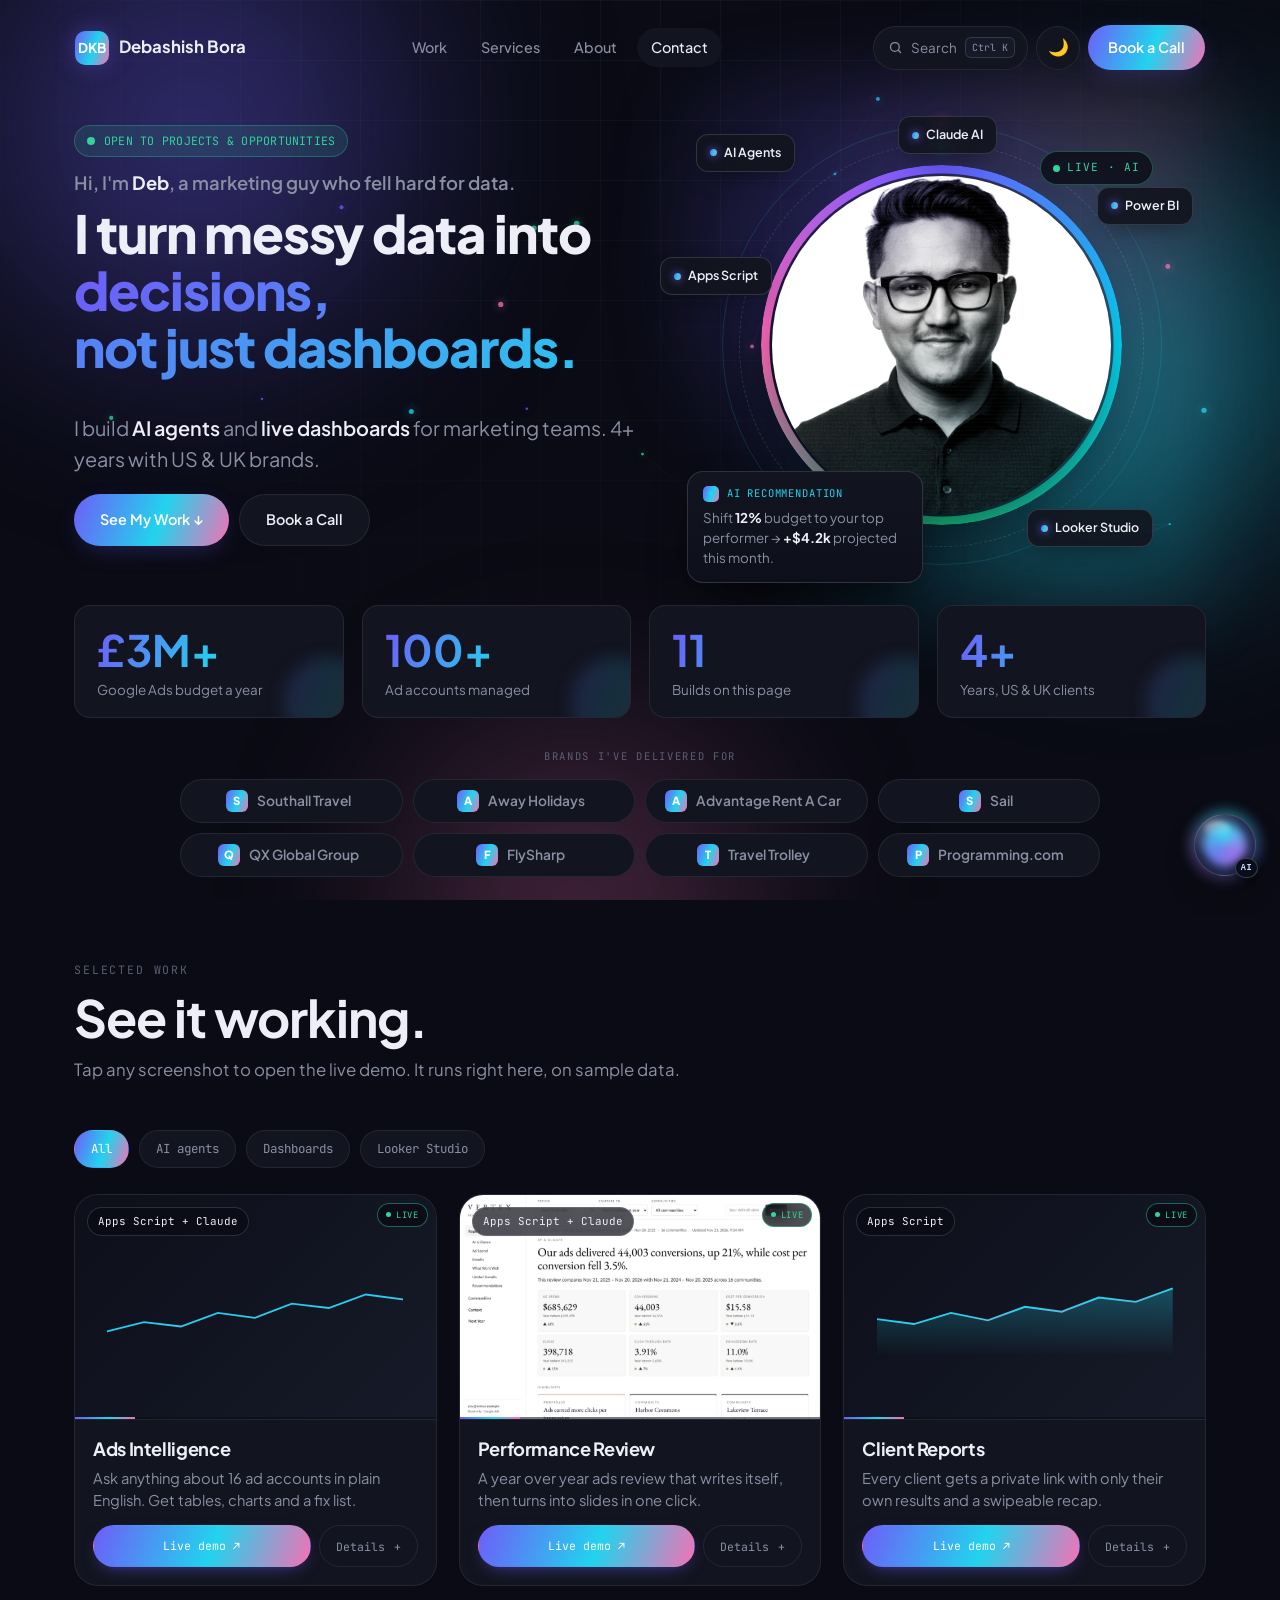
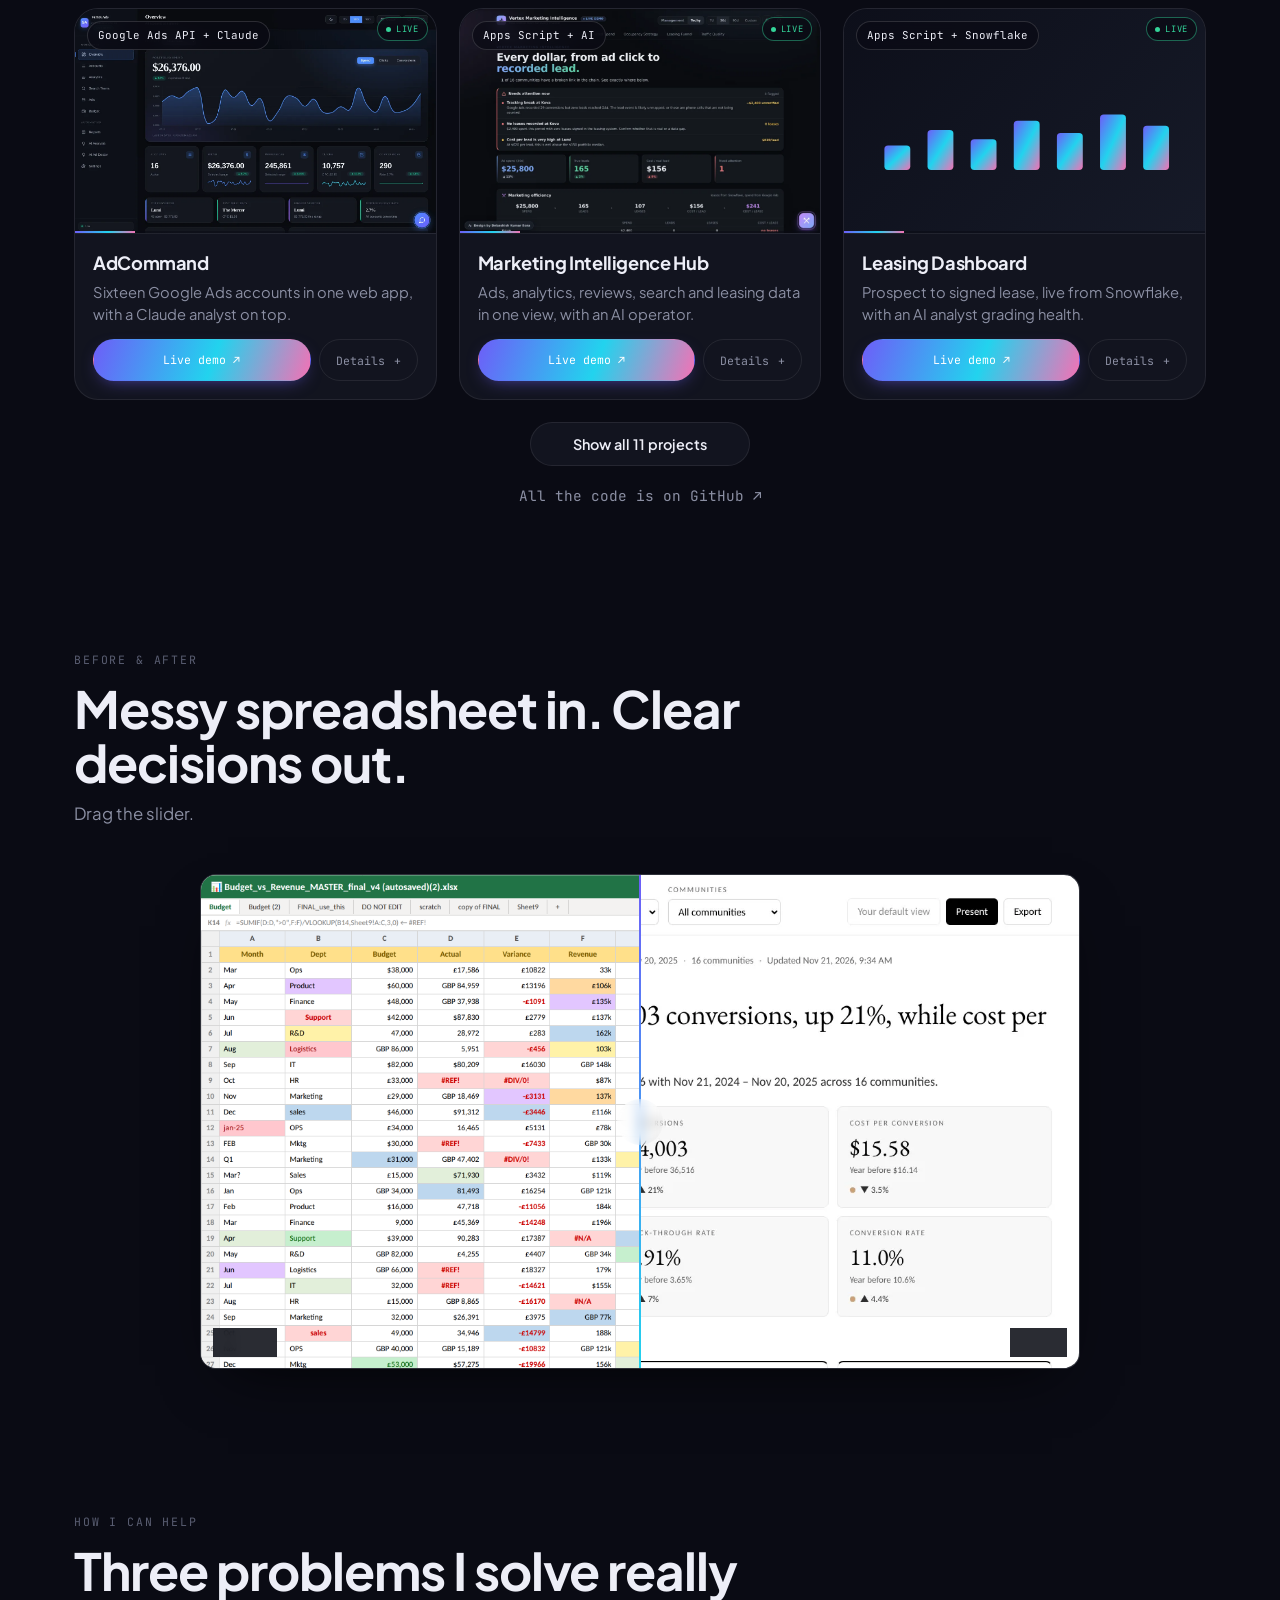
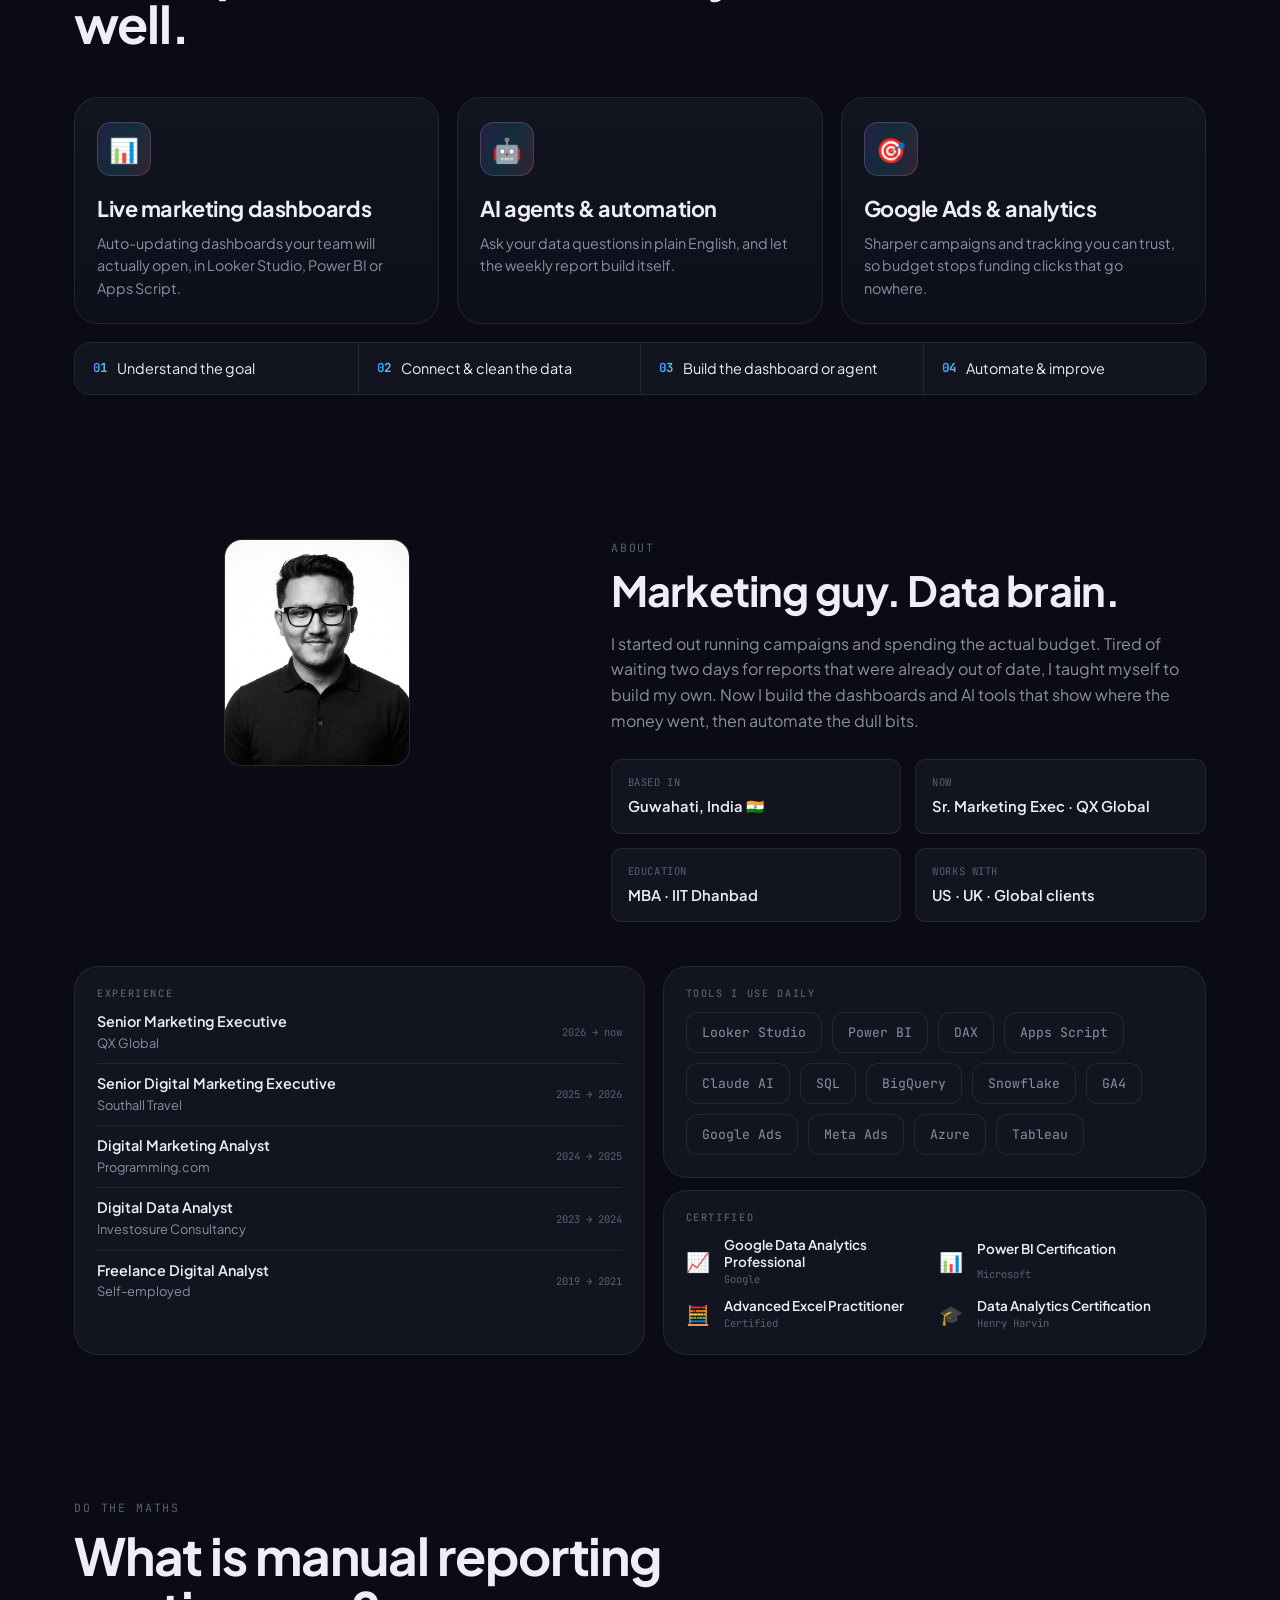
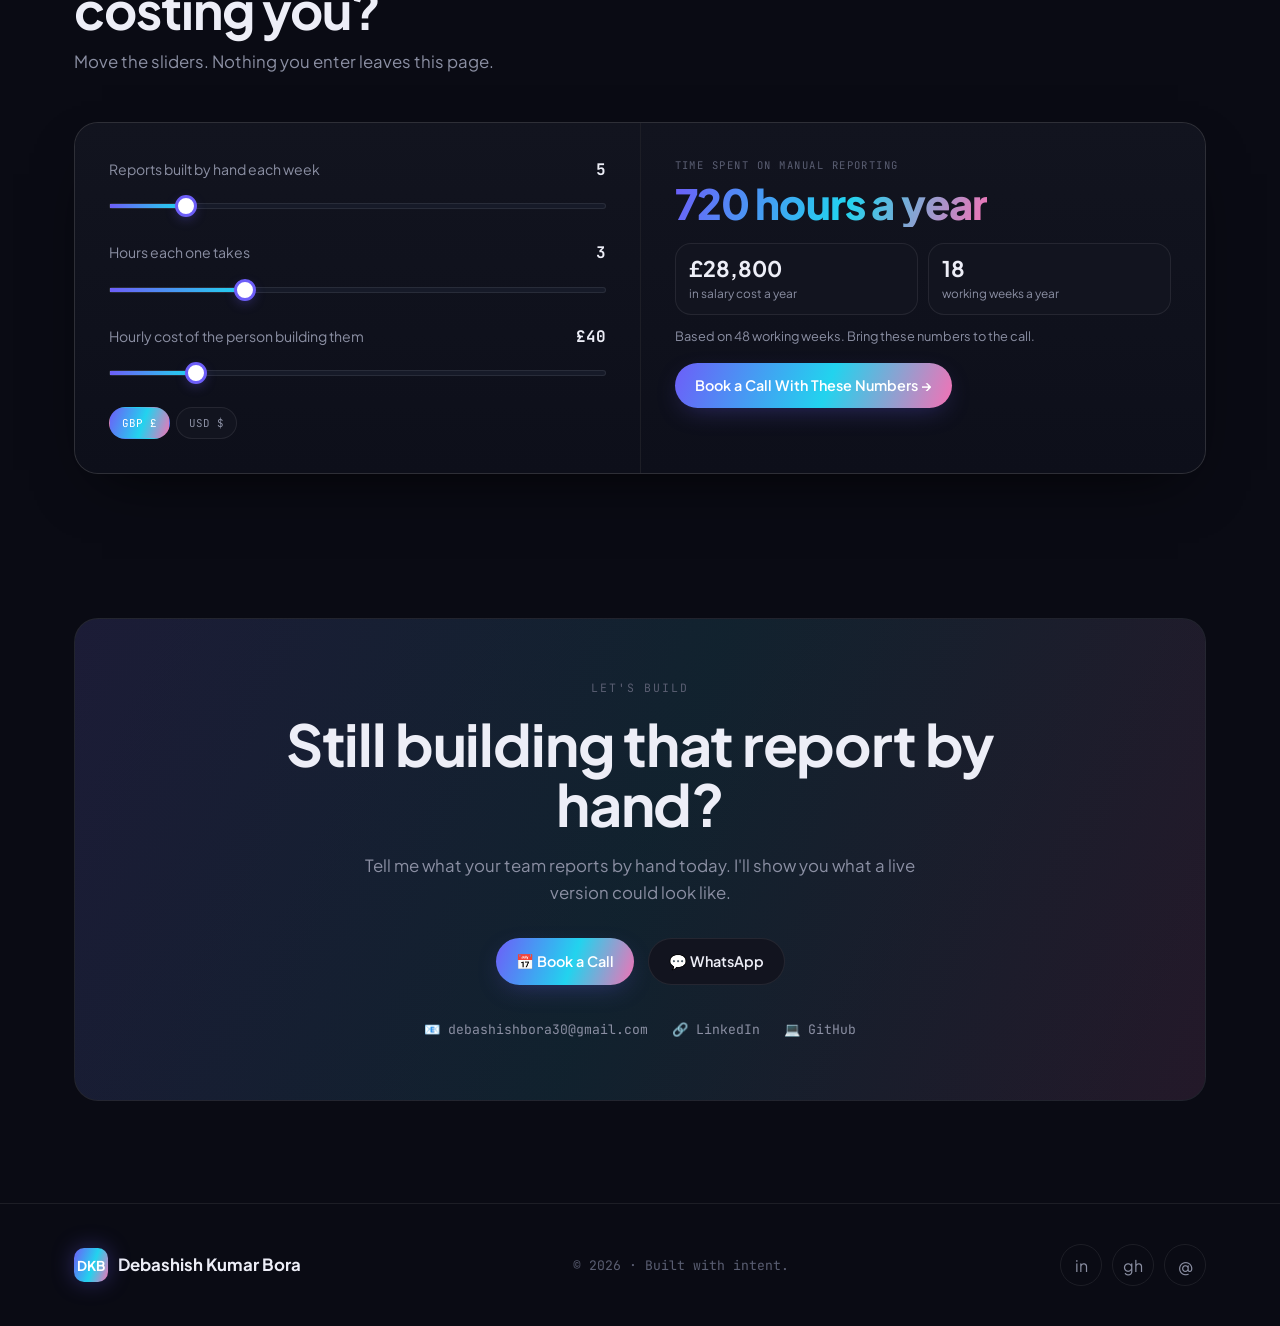
==== index.html @ a71481eb "Add files via upload" ====
<!DOCTYPE html>
<html lang="en" data-theme="dark">
<head>
<meta charset="UTF-8" />
<meta name="viewport" content="width=device-width, initial-scale=1.0" />
<title>Debashish Kumar Bora · Data & Automation Analyst</title>
<meta name="description" content="Debashish Kumar Bora · Data & Automation Analyst. I build live, AI-powered dashboards and AI agents in Looker Studio, Power BI & Google Apps Script that turn messy data into decisions. 4+ years, US & UK clients." />
<meta name="author" content="Debashish Kumar Bora" />
<meta name="keywords" content="Debashish Kumar Bora, Data Analyst, Automation Analyst, Looker Studio, Power BI, Google Apps Script, BigQuery, dashboards, marketing analytics, BI developer, data analyst India" />
<meta name="robots" content="index, follow" />
<link rel="canonical" href="https://debashishkumarbora.github.io/" />
<meta name="theme-color" content="#0A0B14" />
<script>try{var th0=localStorage.getItem("dkb_theme");if(th0==="light"||th0==="dark")document.documentElement.setAttribute("data-theme",th0);}catch(e){}</script>

<!-- Favicons -->
<link rel="icon" type="image/svg+xml" href="images/favicon.svg" />
<link rel="icon" type="image/png" sizes="32x32" href="images/favicon-32.png" />
<link rel="apple-touch-icon" sizes="180x180" href="images/apple-touch-icon.png" />

<!-- Open Graph (Facebook, LinkedIn, WhatsApp, Slack…) -->
<meta property="og:type" content="website" />
<meta property="og:site_name" content="Debashish Kumar Bora" />
<meta property="og:title" content="Debashish Kumar Bora · Data & Automation Analyst" />
<meta property="og:description" content="I build live, AI-powered dashboards and AI agents in Looker Studio, Power BI & Google Apps Script that turn messy data into decisions. 4+ years, US & UK clients." />
<meta property="og:url" content="https://debashishkumarbora.github.io/" />
<meta property="og:image" content="https://debashishkumarbora.github.io/images/og-cover.png" />
<meta property="og:image:width" content="1200" />
<meta property="og:image:height" content="630" />
<meta property="og:image:alt" content="Debashish Kumar Bora · Data & Automation Analyst" />
<meta property="og:locale" content="en_US" />

<!-- Twitter / X -->
<meta name="twitter:card" content="summary_large_image" />
<meta name="twitter:title" content="Debashish Kumar Bora · Data & Automation Analyst" />
<meta name="twitter:description" content="Live, AI-powered dashboards in Looker Studio, Power BI & Apps Script. I turn messy data into decisions. 4+ yrs, US & UK clients." />
<meta name="twitter:image" content="https://debashishkumarbora.github.io/images/og-cover.png" />

<!-- Structured data: who Google & AI search think you are -->
<script type="application/ld+json">
{
  "@context": "https://schema.org",
  "@type": "Person",
  "name": "Debashish Kumar Bora",
  "url": "https://debashishkumarbora.github.io/",
  "image": "https://debashishkumarbora.github.io/images/og-cover.png",
  "jobTitle": "Data & Automation Analyst",
  "description": "Data & Automation Analyst who builds live, AI-powered dashboards in Looker Studio, Power BI and Google Apps Script, turning messy data into decisions for US & UK clients.",
  "knowsAbout": ["Data Analytics","Power BI","Looker Studio","Google Apps Script","SQL","BigQuery","Google Ads","GA4","Marketing Analytics","Dashboard Automation","Microsoft Azure","Claude AI"],
  "address": { "@type": "PostalAddress", "addressLocality": "Guwahati", "addressRegion": "Assam", "addressCountry": "IN" },
  "alumniOf": [
    { "@type": "CollegeOrUniversity", "name": "IIT (ISM) Dhanbad" },
    { "@type": "CollegeOrUniversity", "name": "Kaziranga University" }
  ],
  "sameAs": [
    "https://www.linkedin.com/in/debashish-kumar-bora-367845159/",
    "https://github.com/DebashishKumarBora"
  ]
}
</script>
<link rel="preconnect" href="https://fonts.googleapis.com">
<link rel="preconnect" href="https://fonts.gstatic.com" crossorigin>
<link href="https://fonts.googleapis.com/css2?family=Plus+Jakarta+Sans:wght@400;500;600;700;800&family=JetBrains+Mono:wght@400;500;700&display=swap" rel="stylesheet">
<style>
/* ============================================================
   DESIGN TOKENS - "Living Dashboard" identity
   ARCHITECTURE: MOBILE-FIRST.
   • Base rules (no media query) describe the PHONE layout.
   • @media(min-width:680px)  -> tablet enhancements.
   • @media(min-width:1024px) -> full desktop (reproduces the
     original desktop design 1:1 so desktop stays untouched).
   ============================================================ */
:root{
  --indigo:#6D5EF8; --cyan:#22D3EE; --emerald:#34D399; --amber:#FBBF24; --magenta:#F471B5;
  --grad: linear-gradient(110deg, var(--indigo), var(--cyan) 55%, var(--magenta));
  --grad-soft: linear-gradient(110deg, rgba(109,94,248,.18), rgba(34,211,238,.14), rgba(244,113,181,.16));
  --display:'Plus Jakarta Sans',sans-serif;
  --body:'Plus Jakarta Sans',sans-serif;
  --mono:'JetBrains Mono',monospace;
  --r-sm:10px; --r:16px; --r-lg:24px;
  --ease:cubic-bezier(.22,1,.36,1);
  --maxw:1180px;
  --nav-h:74px;            /* sticky-nav allowance for scroll offset */
}
[data-theme="dark"]{
  --bg:#0A0B14; --bg2:#0D0F1A; --surface:#12141F; --surface2:#161A28;
  --border:rgba(255,255,255,.08); --border2:rgba(255,255,255,.14);
  --text:#EDEEF7; --muted:#8B8FA3; --faint:#5A5E72;
  --glow:rgba(109,94,248,.35); --card-shadow:0 24px 60px -28px rgba(0,0,0,.85);
}
[data-theme="light"]{
  --bg:#F6F7FB; --bg2:#EEF0F7; --surface:#FFFFFF; --surface2:#F4F5FA;
  --border:rgba(15,20,40,.09); --border2:rgba(15,20,40,.16);
  --text:#14172B; --muted:#5A6076; --faint:#9AA0B5;
  --glow:rgba(109,94,248,.22); --card-shadow:0 22px 50px -30px rgba(40,50,90,.35);
}
*{margin:0;padding:0;box-sizing:border-box}
/* overflow-x:clip (NOT hidden) so position:sticky keeps working on mobile */
html{scroll-behavior:smooth; overflow-x:clip; scroll-padding-top:var(--nav-h)}
body{
  background:var(--bg); color:var(--text); font-family:var(--body);
  line-height:1.6; -webkit-font-smoothing:antialiased; overflow-x:clip;
  -webkit-tap-highlight-color:transparent;
  transition:background .5s var(--ease), color .5s var(--ease);
}
h1,h2,h3,h4{font-family:var(--display); font-weight:700; line-height:1.05; letter-spacing:-.02em}
a{color:inherit; text-decoration:none}
img{max-width:100%}
.wrap{max-width:var(--maxw); margin:0 auto; padding-left:18px; padding-right:18px}
.mono{font-family:var(--mono)}
.grad-text{background:var(--grad); -webkit-background-clip:text; background-clip:text; -webkit-text-fill-color:transparent}

/* ---------- ambient background (phone: OFF for speed + clarity) ---------- */
.aurora{position:fixed; inset:0; z-index:-2; overflow:hidden; pointer-events:none; display:none}
.aurora span{position:absolute; border-radius:50%; filter:blur(90px); opacity:.5; animation:drift 22s var(--ease) infinite alternate}
.aurora .a1{width:50vw;height:50vw;left:-10vw;top:-15vw;background:radial-gradient(circle,var(--indigo),transparent 70%)}
.aurora .a2{width:45vw;height:45vw;right:-12vw;top:5vw;background:radial-gradient(circle,var(--cyan),transparent 70%);animation-delay:-7s}
.aurora .a3{width:40vw;height:40vw;left:25vw;bottom:-20vw;background:radial-gradient(circle,var(--magenta),transparent 70%);animation-delay:-13s;opacity:.35}
@keyframes drift{to{transform:translate3d(6vw,4vw,0) scale(1.15)}}
.grid-bg{position:fixed; inset:0; z-index:-1; pointer-events:none;
  background-image:linear-gradient(var(--border) 1px,transparent 1px),linear-gradient(90deg,var(--border) 1px,transparent 1px);
  background-size:48px 48px; mask-image:radial-gradient(circle at 50% 0%,#000,transparent 75%); opacity:.5}

/* ---------- nav ---------- */
header{position:sticky; top:0; z-index:100; transition:.4s var(--ease)}
header.scrolled .nav{background:color-mix(in srgb,var(--bg) 82%,transparent); backdrop-filter:blur(18px); border-color:var(--border)}
.nav{display:flex; align-items:center; justify-content:space-between; gap:12px; position:relative;
  margin:10px auto; max-width:var(--maxw); padding:8px 10px 8px 14px;
  border:1px solid transparent; border-radius:50px; transition:.4s var(--ease)}
.logo{display:flex; align-items:center; gap:9px; font-family:var(--display); font-weight:700; font-size:.98rem; white-space:nowrap}
.logo .mark{width:32px;height:32px;border-radius:9px;background:var(--grad);display:grid;place-items:center;
  font-size:.8rem;color:#fff;box-shadow:0 0 22px var(--glow); position:relative; overflow:hidden; flex-shrink:0}
.logo .mark::after{content:"";position:absolute;inset:0;background:linear-gradient(120deg,transparent,rgba(255,255,255,.45),transparent);transform:translateX(-120%);animation:sheen 4.5s infinite}
@keyframes sheen{0%,60%{transform:translateX(-120%)}100%{transform:translateX(120%)}}
.nav-links{display:none; gap:6px; align-items:center}
.nav-links .nav-menu-cta{display:none}
.nav-links a{font-size:.9rem; color:var(--muted); padding:8px 14px; border-radius:30px; transition:.25s; font-weight:500}
.nav-links a:hover{color:var(--text); background:var(--surface)}
.nav-right{display:flex; align-items:center; gap:8px}
.toggle{width:44px;height:44px;border-radius:50%;border:1px solid var(--border);background:var(--surface);
  cursor:pointer;display:grid;place-items:center;color:var(--text);transition:.3s; font-size:1.05rem}
.toggle:hover{border-color:var(--border2); transform:rotate(15deg)}
.btn{font-family:var(--body); font-weight:600; font-size:.9rem; cursor:pointer; border:none; white-space:nowrap;
  padding:11px 20px; border-radius:30px; transition:.3s var(--ease); display:inline-flex; align-items:center; justify-content:center; gap:8px; min-height:44px}
.btn-primary{background:var(--grad); color:#fff; box-shadow:0 8px 26px -8px var(--glow)}
.btn-primary:hover{transform:translateY(-2px); box-shadow:0 14px 34px -8px var(--glow)}
.btn-ghost{background:var(--surface); color:var(--text); border:1px solid var(--border)}
.btn-ghost:hover{border-color:var(--border2); transform:translateY(-2px)}
.nav-right .btn-primary{display:none}
.burger{display:grid;place-items:center;width:44px;height:44px;border-radius:50%;border:1px solid var(--border);background:var(--surface);color:var(--text);cursor:pointer;font-size:1.2rem}
.nav-links.mobile-open{display:flex;position:absolute;top:60px;left:0;right:0;flex-direction:column;gap:4px;
  background:color-mix(in srgb,var(--bg) 94%,transparent);backdrop-filter:blur(18px);border:1px solid var(--border2);
  border-radius:var(--r);padding:12px;box-shadow:0 24px 50px -16px rgba(0,0,0,.7);z-index:5}
.nav-links.mobile-open a{width:100%;padding:13px 14px}
.nav-links.mobile-open .nav-menu-cta{display:inline-flex;justify-content:center;margin-top:6px}

/* ---------- hero ---------- */
.hero{padding-top:18px; padding-bottom:30px; position:relative}
.hero-grid{display:grid; grid-template-columns:1fr; gap:26px; align-items:center}
.hero-media{display:flex; justify-content:center; margin-bottom:104px}
.status{display:inline-flex; align-items:center; gap:9px; font-size:.72rem; font-family:var(--mono);
  color:var(--emerald); background:color-mix(in srgb,var(--emerald) 12%,transparent);
  border:1px solid color-mix(in srgb,var(--emerald) 30%,transparent); padding:6px 12px; border-radius:30px; letter-spacing:.02em}
.status .dot{width:8px;height:8px;border-radius:50%;background:var(--emerald);box-shadow:0 0 0 0 var(--emerald);animation:pulse 2s infinite}
@keyframes pulse{0%{box-shadow:0 0 0 0 color-mix(in srgb,var(--emerald) 70%,transparent)}70%{box-shadow:0 0 0 8px transparent}100%{box-shadow:0 0 0 0 transparent}}
.hero h1{font-size:clamp(2.05rem,8.6vw,2.9rem); font-weight:800; margin:16px 0 0; max-width:15ch; line-height:1.08}
.hero-greet{display:block; font-family:var(--body); font-weight:600; color:var(--muted); margin-bottom:12px; letter-spacing:0;
  font-size:clamp(1rem,3.8vw,1.3rem); line-height:1.3}
.hero-greet b{color:var(--text)}
.hero .lede{font-size:clamp(1rem,4.1vw,1.12rem); color:var(--muted); margin:16px 0 0; max-width:54ch}
.hero .lede b{color:var(--text); font-weight:600}
.hero-cta{display:flex; gap:10px; margin-top:22px; flex-wrap:wrap; width:100%}
.hero-cta .btn{flex:1 1 150px}
.eyebrow{font-family:var(--mono); font-size:.72rem; letter-spacing:.16em; text-transform:uppercase; color:var(--faint)}
.cap-row{display:flex; flex-wrap:wrap; gap:8px; margin-top:18px; justify-content:center}
.cap{display:inline-flex; align-items:center; gap:7px; font-size:.78rem; font-weight:600; padding:7px 11px; border-radius:30px;
  background:color-mix(in srgb,var(--surface) 70%,transparent); border:1px solid var(--border2); color:var(--text)}
.cap i{width:7px;height:7px;border-radius:50%;background:var(--grad);display:block;box-shadow:0 0 8px var(--indigo)}
.cap.hot{border-color:color-mix(in srgb,var(--indigo) 50%,transparent); background:color-mix(in srgb,var(--indigo) 14%,transparent)}
.tool-strip{margin-top:16px; font-family:var(--mono); font-size:.72rem; color:var(--muted); letter-spacing:.02em; line-height:1.9}
.tool-strip b{color:var(--text2,var(--text)); font-weight:600}
.tool-strip .sep{color:var(--faint); margin:0 4px}

/* AI portrait composition */
.ai-portrait{position:relative; width:min(264px,72%); aspect-ratio:1; margin:8px auto 0}
.aip-glow{position:absolute; inset:-12%; background:
  radial-gradient(circle at 38% 32%, color-mix(in srgb,var(--indigo) 55%,transparent), transparent 55%),
  radial-gradient(circle at 70% 75%, color-mix(in srgb,var(--cyan) 42%,transparent), transparent 55%),
  radial-gradient(circle at 80% 20%, color-mix(in srgb,var(--magenta) 30%,transparent), transparent 50%);
  filter:blur(38px); opacity:.6; animation:aipGlow 7s ease-in-out infinite}
@keyframes aipGlow{0%,100%{opacity:.5;transform:scale(1)}50%{opacity:.75;transform:scale(1.05)}}
.aip-orbits{position:absolute; inset:0; width:100%; height:100%; overflow:visible; z-index:1}
.orbit{position:absolute; border:1px dashed color-mix(in srgb,var(--text) 14%,transparent); border-radius:50%}
.orbit.o1{inset:4%; animation:spin 26s linear infinite}
.orbit.o2{inset:0; border-style:solid; border-color:color-mix(in srgb,var(--cyan) 16%,transparent); animation:spin 38s linear infinite reverse}
.orbit .node{position:absolute; top:-5px; left:calc(50% - 5px); width:10px;height:10px;border-radius:50%;background:var(--cyan); box-shadow:0 0 12px var(--cyan)}
.orbit.o2 .node{background:var(--magenta); box-shadow:0 0 12px var(--magenta)}
@keyframes spin{to{transform:rotate(360deg)}}
.aip-ringspin{position:absolute; inset:9%; border-radius:50%;
  background:conic-gradient(from 0deg,var(--indigo),var(--cyan),var(--emerald),var(--magenta),var(--indigo));
  -webkit-mask:radial-gradient(farthest-side,transparent calc(100% - 9px),#000 calc(100% - 8px));
  mask:radial-gradient(farthest-side,transparent calc(100% - 9px),#000 calc(100% - 8px));
  animation:spin 16s linear infinite; z-index:2; filter:saturate(1.2)}
.aip-disc{position:absolute; inset:11.5%; border-radius:50%; overflow:hidden; z-index:3;
  background:#0b0d14; box-shadow:0 30px 70px -20px rgba(0,0,0,.7), inset 0 0 0 1px var(--border2)}
.aip-disc img{width:100%;height:100%;object-fit:cover;object-position:50% 22%; filter:contrast(1.04)}
.aip-tint{position:absolute; inset:0; mix-blend-mode:soft-light;
  background:linear-gradient(155deg, color-mix(in srgb,var(--indigo) 60%,transparent), transparent 42%, color-mix(in srgb,var(--cyan) 45%,transparent))}
.aip-scan{position:absolute; inset:0; background:repeating-linear-gradient(0deg,transparent 0 3px,rgba(255,255,255,.025) 3px 4px); pointer-events:none}
.aip-badge{position:absolute; top:6%; right:2%; z-index:6; display:inline-flex; align-items:center; gap:7px;
  font-family:var(--mono); font-size:.7rem; letter-spacing:.1em; color:var(--emerald);
  background:color-mix(in srgb,var(--bg) 78%,transparent); backdrop-filter:blur(8px);
  border:1px solid color-mix(in srgb,var(--emerald) 35%,transparent); padding:7px 12px; border-radius:30px}
.aip-badge .dot{width:7px;height:7px;border-radius:50%;background:var(--emerald);animation:pulse 2s infinite}
/* floating chips + recommendation card: OFF on phone (overlap clutter) */
/* floating skill chips - compact on phone, full set on tablet/desktop */
.aip-chip{position:absolute; z-index:5; display:none; align-items:center; gap:6px; font-size:.6rem; font-weight:600;
  padding:5px 9px; border-radius:10px; color:var(--text); white-space:nowrap;
  background:color-mix(in srgb,var(--surface) 90%,transparent); backdrop-filter:blur(10px);
  border:1px solid var(--border2); box-shadow:0 10px 26px -12px rgba(0,0,0,.7); animation:floaty 5s ease-in-out infinite}
.aip-chip i{width:6px;height:6px;border-radius:50%;background:var(--grad);box-shadow:0 0 8px var(--indigo)}
/* phone: 4 chips around the upper ring - clear of the face and the recommendation card */
.aip-chip.c6{display:inline-flex; top:2%;  left:-9%;  right:auto; bottom:auto; animation-delay:0s}    /* Looker Studio */
.aip-chip.c7{display:inline-flex; top:20%; left:-8%;  right:auto; bottom:auto; animation-delay:.2s}   /* Claude AI */
.aip-chip.c4{display:inline-flex; top:24%; right:-7%; left:auto;  bottom:auto; animation-delay:.4s}   /* Power BI */
.aip-chip.c2{display:inline-flex; top:39%; left:-9%;  right:auto; bottom:auto; animation-delay:.6s}   /* Apps Script */
.aip-chip.c5{display:inline-flex; top:45%; right:-6%; left:auto;  bottom:auto; animation-delay:.9s}   /* Azure */
.aip-chip.c1,.aip-chip.c3{top:0; left:0; animation-delay:1.1s}
@keyframes floaty{0%,100%{transform:translateY(0)}50%{transform:translateY(-9px)}}
.aip-card{position:absolute; bottom:-22%; left:0; right:0; margin:0 auto; transform:none; z-index:7; width:min(236px,100%); padding:13px 15px; border-radius:16px;
  background:linear-gradient(180deg,var(--surface),var(--bg2)); border:1px solid var(--border2);
  box-shadow:0 22px 50px -16px rgba(0,0,0,.75); animation:floaty 6s ease-in-out infinite .4s}
.aip-card-h{display:flex; align-items:center; gap:8px; font-family:var(--mono); font-size:.66rem; letter-spacing:.08em; text-transform:uppercase; color:var(--cyan); margin-bottom:6px}
.aip-card-h .spark{width:16px;height:16px;border-radius:5px;background:var(--grad);display:inline-flex;align-items:center;justify-content:center;font-size:.7rem}
.aip-card-b{font-size:.84rem; color:var(--muted2,var(--muted)); line-height:1.5}
.aip-card-b b{color:var(--text)}

/* live console card */
.console{margin-top:30px; border:1px solid var(--border); border-radius:var(--r-lg); background:
  linear-gradient(180deg,var(--surface),var(--bg2)); box-shadow:var(--card-shadow); overflow:hidden}
.console-bar{display:flex; align-items:center; gap:8px; padding:12px 14px; border-bottom:1px solid var(--border); background:color-mix(in srgb,var(--surface2) 60%,transparent)}
.console-bar .dots{display:flex;gap:6px}
.console-bar .dots i{width:11px;height:11px;border-radius:50%;display:block}
.console-bar .dots i:nth-child(1){background:#ff5f57}.console-bar .dots i:nth-child(2){background:#febc2e}.console-bar .dots i:nth-child(3){background:#28c840}
.console-bar .file{font-family:var(--mono);font-size:.74rem;color:var(--muted);margin-left:8px}
.console-bar .live{margin-left:auto;font-family:var(--mono);font-size:.68rem;color:var(--emerald);display:flex;align-items:center;gap:6px}
.console-bar .live .dot{width:7px;height:7px;border-radius:50%;background:var(--emerald);animation:pulse 2s infinite}
.console-body{display:grid; grid-template-columns:1fr; gap:1px; background:var(--border)}
.console-body>div{background:var(--bg2); padding:16px}
.kpi-row{display:grid;grid-template-columns:1fr 1fr;gap:8px;margin-bottom:14px}
.kpi{border:1px solid var(--border);border-radius:var(--r);padding:13px;background:var(--surface);position:relative;overflow:hidden}
.kpi::before{content:"";position:absolute;left:0;top:0;height:3px;width:100%;background:var(--grad);opacity:.7}
.kpi .label{font-family:var(--mono);font-size:.66rem;color:var(--muted);letter-spacing:.04em;text-transform:uppercase}
.kpi .val{font-family:var(--display);font-weight:700;font-size:1.55rem;margin-top:6px}
.kpi .delta{font-family:var(--mono);font-size:.66rem;color:var(--emerald);margin-top:2px}
.chart-wrap{display:flex;flex-direction:column;height:100%}
.chart-head{display:flex;justify-content:space-between;align-items:baseline;margin-bottom:8px;gap:8px}
.chart-head .t{font-family:var(--mono);font-size:.7rem;color:var(--muted);text-transform:uppercase;letter-spacing:.04em}
.chart-head .n{font-family:var(--display);font-weight:700;font-size:1.05rem}
svg.line{width:100%;height:150px;overflow:visible}
.chart-plot{position:relative;display:flex;gap:8px}
.chart-plot .y-axis{display:flex;flex-direction:column;justify-content:space-between;font-family:var(--mono);font-size:.58rem;color:var(--faint);height:150px;text-align:right;flex-shrink:0;padding:2px 0}
.x-axis{display:flex;justify-content:space-between;font-family:var(--mono);font-size:.58rem;color:var(--faint);margin:7px 0 0 40px}
.spark-legend{display:flex;gap:12px;margin-top:10px;font-family:var(--mono);font-size:.68rem;color:var(--muted);flex-wrap:wrap}
.spark-legend span{display:flex;align-items:center;gap:6px}
.spark-legend i{width:9px;height:9px;border-radius:3px;display:block}

/* ---------- generic section ---------- */
section{padding:46px 0; position:relative}
.sec-head{max-width:60ch; margin-bottom:26px}
.sec-head .eyebrow{display:block; margin-bottom:12px}
.sec-head h2{font-size:clamp(1.55rem,6.6vw,2rem)}
.sec-head p{color:var(--muted); margin-top:12px; font-size:clamp(.95rem,3.6vw,1rem)}

/* proof strip */
.proof{display:grid;grid-template-columns:1fr 1fr;gap:10px}
.proof .stat{border:1px solid var(--border);border-radius:var(--r);padding:15px 13px;background:var(--surface);position:relative;overflow:hidden;transition:.4s var(--ease)}
.proof .stat:hover{transform:translateY(-5px);border-color:var(--border2);box-shadow:var(--card-shadow)}
.proof .stat .big{font-family:var(--display);font-weight:700;font-size:1.7rem;line-height:1}
.proof .stat .cap{color:var(--muted);font-size:.72rem;margin-top:6px;line-height:1.3}
.proof .stat::after{content:"";position:absolute;right:-20px;bottom:-20px;width:56px;height:56px;border-radius:50%;background:var(--grad-soft);filter:blur(8px)}

/* services */
.svc-grid{display:grid;grid-template-columns:1fr 1fr;gap:10px}
.svc{border:1px solid var(--border);border-radius:var(--r-lg);padding:16px 13px;background:linear-gradient(180deg,var(--surface),var(--bg2));
  position:relative;overflow:hidden;transition:.45s var(--ease)}
.svc:hover{transform:translateY(-6px);border-color:var(--border2);box-shadow:var(--card-shadow)}
.svc .ic{width:40px;height:40px;border-radius:11px;display:grid;place-items:center;margin-bottom:12px;
  background:var(--grad-soft);border:1px solid var(--border2);font-size:1.2rem}
.svc h3{font-size:1rem;margin-bottom:7px;line-height:1.2}
.svc p{color:var(--muted);font-size:.82rem;line-height:1.45}
.svc ul{list-style:none;margin-top:14px;display:none;flex-direction:column;gap:8px}
.svc li{font-size:.88rem;color:var(--muted);display:flex;gap:9px;align-items:flex-start}
.svc li::before{content:"›";color:var(--cyan);font-weight:700}
.svc .more{margin-top:12px;font-family:var(--mono);font-size:.72rem;color:var(--indigo);display:inline-flex;align-items:center;gap:6px;transition:.3s}
.svc:hover .more{gap:11px}
.svc-grid .svc:last-child{grid-column:1 / -1}

/* flagship */
.flagship{position:relative;border:1px solid var(--border2);border-radius:var(--r-lg);overflow:hidden;
  background:linear-gradient(135deg,var(--surface),var(--bg2));box-shadow:var(--card-shadow);margin-bottom:10px}
.flag-bg{position:absolute;inset:0;background:
  radial-gradient(ellipse 50% 120% at 92% -10%,rgba(109,94,248,.22),transparent 60%),
  radial-gradient(ellipse 45% 120% at 4% 120%,rgba(34,211,238,.16),transparent 60%);pointer-events:none}
.flag-inner{position:relative;display:grid;grid-template-columns:1fr;gap:20px;padding:22px 15px 12px;align-items:center}
.flag-badge{display:inline-flex;align-items:center;gap:9px;font-family:var(--mono);font-size:.7rem;letter-spacing:.12em;
  color:var(--amber);background:color-mix(in srgb,var(--amber) 12%,transparent);
  border:1px solid color-mix(in srgb,var(--amber) 34%,transparent);padding:6px 12px;border-radius:30px}
.flag-badge .dot{width:7px;height:7px;border-radius:50%;background:var(--amber);box-shadow:0 0 8px var(--amber)}
.flag-text h3{font-size:clamp(1.9rem,9vw,2.6rem);margin:14px 0 0;background:var(--grad);-webkit-background-clip:text;background-clip:text;-webkit-text-fill-color:transparent}
.flag-tag{font-size:.96rem;color:var(--text);margin-top:10px;line-height:1.5}
.flag-tag b{background:var(--grad);-webkit-background-clip:text;background-clip:text;-webkit-text-fill-color:transparent;font-weight:700}
.flag-desc{color:var(--muted);margin-top:12px;font-size:.86rem;line-height:1.5}
.flag-chips{display:flex;flex-wrap:wrap;gap:7px;margin-top:16px}
.flag-chips span{font-family:var(--mono);font-size:.68rem;padding:7px 11px;border-radius:20px;border:1px solid var(--border);background:var(--surface);color:var(--muted)}
.flag-arch{margin-top:14px;font-family:var(--mono);font-size:.72rem;color:var(--muted);line-height:1.7}
.flag-arch span{color:var(--faint);letter-spacing:.12em;margin-right:8px}
.flag-actions{display:flex;align-items:center;gap:14px;flex-wrap:wrap;margin-top:20px}
.flag-private{font-family:var(--mono);font-size:.74rem;color:var(--muted)}
/* carousel - free-floating screenshots (no outer box, whole image visible) */
.flag-carousel{position:relative;min-width:0}
.fc-window{position:relative;overflow:hidden;border-radius:14px}
.fc-track{display:flex;align-items:flex-start;transition:transform .6s cubic-bezier(.5,0,.2,1)}
.fc-slide{min-width:100%;position:relative;cursor:zoom-in}
.fc-slide img{width:100%;aspect-ratio:1907/895;display:block;object-fit:contain;border-radius:14px;border:1px solid var(--border2);box-shadow:0 24px 60px -24px rgba(0,0,0,.6)}
.fc-cap{position:static;background:transparent;padding:12px 2px 0;border-top:none}
.fc-cap .step{font-family:var(--mono);font-size:.66rem;letter-spacing:.14em;color:var(--cyan);text-transform:uppercase}
.fc-cap h4{font-size:1rem;margin:5px 0 4px;color:var(--text)}
.fc-cap p{font-size:.82rem;color:var(--muted2,var(--muted));line-height:1.45;max-width:100%}
.fc-nav{position:absolute;top:36%;transform:translateY(-50%);width:38px;height:38px;border-radius:50%;
  border:1px solid var(--border2);background:color-mix(in srgb,var(--bg) 60%,transparent);backdrop-filter:blur(8px);
  color:#fff;font-size:1.2rem;cursor:pointer;display:flex;align-items:center;justify-content:center;z-index:3;transition:.2s var(--ease)}
.fc-nav:hover{background:var(--indigo);border-color:transparent}
.fc-nav.prev{left:12px}.fc-nav.next{right:12px}
.fc-bar{display:flex;align-items:center;gap:14px;padding:12px 16px;border-top:1px solid var(--border)}
.fc-dots{display:flex;gap:6px;flex-wrap:wrap;flex:1}
.fc-dot{width:8px;height:8px;border-radius:50%;background:var(--border2);border:none;cursor:pointer;padding:0;transition:.25s var(--ease)}
.fc-dot.on{background:var(--indigo);width:22px;border-radius:5px}
.fc-count{font-family:var(--mono);font-size:.72rem;color:var(--muted)}
.fc-play{background:none;border:1px solid var(--border2);color:var(--muted2,var(--muted));border-radius:8px;width:30px;height:26px;cursor:pointer;font-size:.7rem;display:flex;align-items:center;justify-content:center}
.fc-play:hover{color:var(--text)}
/* lightbox */
.lb{position:fixed;inset:0;z-index:200;background:rgba(5,6,11,.92);backdrop-filter:blur(6px);display:none;align-items:center;justify-content:center;padding:18px;cursor:zoom-out}
.lb.open{display:flex}
.lb img{max-width:96vw;max-height:88vh;border-radius:12px;border:1px solid var(--border2);box-shadow:0 30px 80px rgba(0,0,0,.6)}
.lb-cap{position:absolute;bottom:14px;left:0;right:0;text-align:center;color:var(--muted2,var(--muted));font-size:.84rem;padding:0 16px}
.lb-cap b{color:#fff}
.lb-x{position:absolute;top:14px;right:16px;width:42px;height:42px;border-radius:50%;border:1px solid var(--border2);background:color-mix(in srgb,var(--bg) 60%,transparent);color:#fff;font-size:1.3rem;cursor:pointer}

/* work */
.filters{display:flex;gap:8px;flex-wrap:wrap;margin-bottom:22px}
.chip{font-family:var(--mono);font-size:.72rem;padding:9px 14px;border-radius:30px;border:1px solid var(--border);
  background:var(--surface);color:var(--muted);cursor:pointer;transition:.3s;min-height:38px}
.chip:hover{color:var(--text);border-color:var(--border2)}
.chip.active{background:var(--grad);color:#fff;border-color:transparent}
.work-grid{display:grid;grid-template-columns:1fr 1fr;gap:10px}
.proj{border:1px solid var(--border);border-radius:var(--r-lg);background:var(--surface);overflow:hidden;
  display:flex;flex-direction:column;transition:.45s var(--ease);position:relative}
.proj:hover{transform:translateY(-6px);border-color:var(--border2);box-shadow:var(--card-shadow)}
.proj .thumb{aspect-ratio:16/10;position:relative;overflow:hidden;background:linear-gradient(135deg,var(--bg2),var(--surface2));border-bottom:1px solid var(--border);display:grid;place-items:center}
.proj .thumb img{position:absolute;inset:0;width:100%;height:100%;object-fit:cover;z-index:2}
.proj .thumb.img-failed img{display:none}
.proj .mini{width:82%;height:72%;position:relative;z-index:1}
.proj .tool-tag{position:absolute;top:8px;left:8px;font-family:var(--mono);font-size:.58rem;padding:4px 8px;border-radius:20px;
  background:color-mix(in srgb,var(--bg) 70%,transparent);backdrop-filter:blur(8px);border:1px solid var(--border2);color:var(--text);z-index:3}
.proj .body{padding:12px 11px;display:flex;flex-direction:column;flex:1}
.proj h3{font-size:.9rem;margin-bottom:8px;line-height:1.2}
.proj .pbr{display:flex;flex-direction:column;gap:0;font-size:.86rem;flex:1}
.proj .pbr .row{display:flex;gap:9px}
.proj .pbr .row:nth-child(1),.proj .pbr .row:nth-child(2){display:none}
.proj .pbr .k{display:none;font-family:var(--mono);font-size:.66rem;text-transform:uppercase;letter-spacing:.05em;color:var(--faint);min-width:58px;padding-top:2px}
.proj .pbr .v{color:var(--muted)}
.proj .pbr .v.result{color:var(--emerald);font-weight:600;font-size:.74rem;line-height:1.4}
.proj .links{display:none;gap:10px;margin-top:18px}
.proj .links a{font-family:var(--mono);font-size:.78rem;padding:8px 14px;border-radius:24px;border:1px solid var(--border);transition:.3s;display:inline-flex;gap:6px;align-items:center}
.proj .links a.live{background:var(--grad);color:#fff;border-color:transparent}
.proj .links a:hover{transform:translateY(-2px)}
.work-note{margin-top:22px;text-align:center;font-size:.84rem;color:var(--muted);font-family:var(--mono)}

/* ---------- clients ---------- */
.clients-grid{display:grid;grid-template-columns:1fr 1fr;gap:10px}
.client{border:1px solid var(--border);border-radius:var(--r);padding:14px 12px;background:var(--surface);position:relative;overflow:hidden;transition:.4s var(--ease);display:flex;flex-direction:column;gap:9px;color:inherit}
.client::after{content:"";position:absolute;right:-30px;top:-30px;width:90px;height:90px;border-radius:50%;background:var(--grad-soft);filter:blur(10px);opacity:.65;transition:.4s var(--ease)}
.client:hover{transform:translateY(-6px);border-color:var(--border2);box-shadow:var(--card-shadow)}
.client:hover::after{opacity:1;transform:scale(1.2)}
.client .lock{display:flex;align-items:center;gap:9px;position:relative;z-index:1}
.cl-logo{width:32px;height:32px;border-radius:9px;object-fit:contain;background:#fff;padding:4px;flex-shrink:0}
.client .mono-badge{width:32px;height:32px;border-radius:9px;display:none;place-items:center;font-family:var(--display);font-weight:700;color:#fff;background:var(--grad);flex-shrink:0;font-size:1.05rem}
.client.noimg .cl-logo{display:none}
.client.noimg .mono-badge{display:grid}
.cl-id .nm{font-family:var(--display);font-weight:600;font-size:.86rem;line-height:1.15;word-break:break-word}
.cl-id .sector{font-family:var(--mono);font-size:.6rem;letter-spacing:.08em;text-transform:uppercase;color:var(--muted);margin-top:3px}
.client .desc{font-size:.77rem;color:var(--muted);line-height:1.5;flex:1;position:relative;z-index:1}
.client .badge2{align-self:flex-start;font-family:var(--mono);font-size:.62rem;color:var(--emerald);border:1px solid color-mix(in srgb,var(--emerald) 38%,transparent);border-radius:20px;padding:4px 10px;position:relative;z-index:1}
.client .visit{font-family:var(--mono);font-size:.72rem;color:var(--indigo);display:inline-flex;align-items:center;gap:5px;position:relative;z-index:1;transition:.3s}
.client:hover .visit{gap:9px}

/* skills */
.skills-grid{display:grid;grid-template-columns:1fr;gap:14px}
.skill-cat{border:1px solid var(--border);border-radius:var(--r);padding:16px 14px;background:var(--surface);margin-bottom:12px}
.skill-cat h4{font-size:.72rem;font-family:var(--mono);text-transform:uppercase;letter-spacing:.1em;color:var(--muted);margin-bottom:12px}
.bars .bar{margin-bottom:11px}
.bars .bar .top{display:flex;justify-content:space-between;font-size:.8rem;margin-bottom:5px}
.bars .bar .top .pct{font-family:var(--mono);color:var(--muted)}
.bars .track{height:8px;border-radius:8px;background:var(--surface2);overflow:hidden;border:1px solid var(--border)}
.bars .fill{height:100%;border-radius:8px;background:var(--grad);width:0;transition:width 1.4s var(--ease)}
.stack-cloud{display:flex;flex-wrap:wrap;gap:7px}
.stack-cloud span{font-family:var(--mono);font-size:.71rem;padding:6px 11px;border-radius:10px;border:1px solid var(--border);background:var(--surface);color:var(--muted);transition:.3s}
.stack-cloud span:hover{color:var(--text);border-color:var(--border2);transform:translateY(-3px);background:var(--grad-soft)}

/* about */
.about-grid{display:grid;grid-template-columns:1fr;gap:28px;align-items:center}
.about-photo{max-width:230px;margin:0 auto;aspect-ratio:0.82;border-radius:18px;background:linear-gradient(135deg,var(--bg2),var(--surface2));border:1px solid var(--border);position:relative;overflow:hidden;display:grid;place-items:center}
.about-photo img{position:absolute;inset:0;width:100%;height:100%;object-fit:cover;z-index:2}
.about-photo.img-failed img{display:none}
.about-photo .ph{text-align:center;color:var(--faint);font-family:var(--mono);font-size:.8rem;padding:20px;position:relative;z-index:1}
.about-photo .ph .ring{width:90px;height:90px;border-radius:50%;border:2px dashed var(--border2);margin:0 auto 14px;display:grid;place-items:center;font-size:2rem}
.about-text h2{font-size:clamp(1.5rem,6vw,2.1rem);margin-bottom:16px}
.about-text p{color:var(--muted);margin-bottom:14px;font-size:.92rem}
.facts{display:grid;grid-template-columns:repeat(2,1fr);gap:10px;margin-top:22px}
.fact{border:1px solid var(--border);border-radius:var(--r-sm);padding:12px 14px;background:var(--surface)}
.fact .k{font-family:var(--mono);font-size:.64rem;text-transform:uppercase;letter-spacing:.05em;color:var(--faint)}
.fact .v{font-size:.85rem;margin-top:4px;font-weight:600}

/* timeline */
.timeline{margin-top:34px;border-left:2px solid var(--border);padding-left:24px;display:flex;flex-direction:column;gap:24px}
.tl{position:relative}
.tl::before{content:"";position:absolute;left:-31px;top:5px;width:13px;height:13px;border-radius:50%;background:var(--grad);box-shadow:0 0 0 4px var(--bg)}
.tl .when{font-family:var(--mono);font-size:.72rem;color:var(--cyan)}
.tl .role{font-family:var(--display);font-weight:600;font-size:1.02rem;margin:3px 0}
.tl .co{color:var(--muted);font-size:.88rem}

/* certs */
.cert-grid{display:grid;grid-template-columns:1fr 1fr;gap:10px}
.cert{border:1px solid var(--border);border-radius:var(--r);padding:15px 11px;background:var(--surface);text-align:center;transition:.4s var(--ease)}
.cert:hover{transform:translateY(-5px);border-color:var(--border2);background:var(--grad-soft)}
.cert .ic{font-size:1.4rem;margin-bottom:8px}
.cert .n{font-size:.8rem;font-weight:600;line-height:1.3}
.cert .by{font-family:var(--mono);font-size:.66rem;color:var(--muted);margin-top:6px}

/* contact */
.contact-card{border:1px solid var(--border);border-radius:var(--r-lg);overflow:hidden;background:linear-gradient(135deg,var(--surface),var(--bg2));position:relative}
.contact-card::before{content:"";position:absolute;inset:0;background:var(--grad-soft);opacity:.6}
.contact-inner{position:relative;padding:36px 20px;text-align:center}
.contact-inner h2{font-size:clamp(1.6rem,7vw,2.2rem);max-width:18ch;margin:0 auto 16px}
.contact-inner p{color:var(--muted);max-width:50ch;margin:0 auto 26px;font-size:.96rem}
.contact-actions{display:flex;gap:12px;justify-content:center;flex-wrap:wrap}
.contact-meta{display:flex;flex-direction:column;gap:12px;justify-content:center;align-items:center;flex-wrap:wrap;margin-top:28px;font-family:var(--mono);font-size:.8rem;color:var(--muted)}
.contact-meta a{display:inline-flex;align-items:center;gap:8px;transition:.3s}
.contact-meta a:hover{color:var(--text)}

/* footer */
footer{border-top:1px solid var(--border);padding:30px 0;margin-top:24px}
.foot{display:flex;flex-direction:column;justify-content:space-between;align-items:center;text-align:center;flex-wrap:wrap;gap:16px}
.foot .copy{color:var(--faint);font-size:.82rem;font-family:var(--mono)}
.foot .social{display:flex;gap:10px}
.foot .social a{width:42px;height:42px;border-radius:50%;border:1px solid var(--border);display:grid;place-items:center;color:var(--muted);transition:.3s}
.foot .social a:hover{color:var(--text);border-color:var(--border2);transform:translateY(-3px);background:var(--surface)}

/* ---------- AI chat assistant ---------- */
.chat-fab{position:fixed;right:16px;bottom:calc(16px + env(safe-area-inset-bottom));z-index:200;width:58px;height:58px;border-radius:50%;border:none;cursor:pointer;
  background:var(--grad);box-shadow:0 12px 36px -8px var(--glow);display:grid;place-items:center;color:#fff;font-size:1.45rem;transition:.4s var(--ease)}
.chat-fab:hover{transform:scale(1.08) rotate(8deg)}
.chat-fab .badge{position:absolute;top:-3px;right:-3px;width:18px;height:18px;border-radius:50%;background:var(--emerald);border:3px solid var(--bg);animation:pulse 2s infinite}
.chat-panel{position:fixed;right:12px;left:12px;bottom:84px;z-index:200;width:auto;max-width:calc(100vw - 24px);height:72vh;max-height:calc(100vh - 120px);
  background:var(--surface);border:1px solid var(--border2);border-radius:var(--r-lg);box-shadow:0 30px 80px -20px rgba(0,0,0,.6);
  display:flex;flex-direction:column;overflow:hidden;opacity:0;transform:translateY(20px) scale(.96);pointer-events:none;transition:.4s var(--ease)}
.chat-panel.open{opacity:1;transform:translateY(0) scale(1);pointer-events:auto}
.chat-top{padding:16px 18px;background:linear-gradient(120deg,var(--indigo),var(--magenta));color:#fff;display:flex;align-items:center;gap:12px}
.chat-top .av{width:40px;height:40px;border-radius:50%;background:rgba(255,255,255,.18);display:grid;place-items:center;font-size:1.2rem;backdrop-filter:blur(6px);flex-shrink:0}
.chat-top .who{font-family:var(--display);font-weight:700;font-size:1rem}
.chat-top .stat{font-family:var(--mono);font-size:.68rem;opacity:.9;display:flex;align-items:center;gap:6px;margin-top:2px}
.chat-top .stat .d{width:7px;height:7px;border-radius:50%;background:#7CFFB2;animation:pulse 2s infinite}
.chat-top .x{margin-left:auto;background:rgba(255,255,255,.15);border:none;color:#fff;width:34px;height:34px;border-radius:50%;cursor:pointer;font-size:1rem;transition:.3s;flex-shrink:0}
.chat-top .x:hover{background:rgba(255,255,255,.3)}
.chat-log{flex:1;overflow-y:auto;padding:18px;display:flex;flex-direction:column;gap:14px}
.chat-log::-webkit-scrollbar{width:6px}.chat-log::-webkit-scrollbar-thumb{background:var(--border2);border-radius:6px}
.msg{max-width:86%;padding:11px 14px;border-radius:16px;font-size:.9rem;line-height:1.5;animation:msgIn .4s var(--ease)}
@keyframes msgIn{from{opacity:0;transform:translateY(8px)}to{opacity:1;transform:translateY(0)}}
.msg.bot{background:var(--surface2);border:1px solid var(--border);border-bottom-left-radius:4px;align-self:flex-start;color:var(--text)}
.msg.user{background:var(--grad);color:#fff;border-bottom-right-radius:4px;align-self:flex-end}
.msg.bot b{color:var(--indigo)}
.typing{display:flex;gap:4px;padding:14px 16px;background:var(--surface2);border:1px solid var(--border);border-radius:16px;border-bottom-left-radius:4px;align-self:flex-start;width:fit-content}
.typing i{width:7px;height:7px;border-radius:50%;background:var(--muted);animation:bounce 1.3s infinite}
.typing i:nth-child(2){animation-delay:.2s}.typing i:nth-child(3){animation-delay:.4s}
@keyframes bounce{0%,60%,100%{transform:translateY(0);opacity:.4}30%{transform:translateY(-6px);opacity:1}}
.quick{display:flex;gap:8px;flex-wrap:wrap;padding:0 18px 12px}
.quick button{font-family:var(--body);font-size:.78rem;padding:8px 13px;border-radius:20px;border:1px solid var(--border2);background:transparent;color:var(--muted);cursor:pointer;transition:.3s}
.quick button:hover{color:var(--text);background:var(--surface2);border-color:var(--indigo)}
.chat-input{display:flex;gap:8px;padding:12px;border-top:1px solid var(--border)}
.chat-input input{flex:1;background:var(--surface2);border:1px solid var(--border);border-radius:24px;padding:11px 16px;color:var(--text);font-family:var(--body);font-size:16px;outline:none;transition:.3s}
.chat-input input:focus{border-color:var(--indigo)}
.chat-input button{background:var(--grad);border:none;width:44px;height:44px;border-radius:50%;color:#fff;cursor:pointer;font-size:1.05rem;display:grid;place-items:center;transition:.3s;flex-shrink:0}
.chat-input button:hover{transform:scale(1.08)}

/* reveal on scroll */
.reveal{opacity:0;transform:translateY(24px);transition:.7s var(--ease)}
.reveal.in{opacity:1;transform:none}

/* ---------- point 3: flagship text/carousel/aside (mobile: screenshot leads) ---------- */
.flag-text{order:1}
.flag-carousel{order:2;margin-top:16px}
.flag-aside{order:3;margin-top:18px}
.flag-note{color:var(--muted);font-size:.86rem;line-height:1.5;margin-bottom:14px}

/* ---------- point 8: skills (mobile: stacked) ---------- */
.skill-bars{margin-bottom:12px}
.skill-clouds{display:grid;grid-template-columns:1fr;gap:0}

/* ---------- point 4: zoomable work thumbnails ---------- */
.proj .thumb{cursor:zoom-in}

/* ---------- point 6: back-to-top ---------- */
.to-top{position:fixed;left:16px;bottom:calc(16px + env(safe-area-inset-bottom));z-index:200;
  width:46px;height:46px;border-radius:50%;border:1px solid var(--border2);
  background:color-mix(in srgb,var(--surface) 88%,transparent);backdrop-filter:blur(10px);
  color:var(--text);font-size:1.1rem;cursor:pointer;display:grid;place-items:center;
  box-shadow:0 12px 30px -12px rgba(0,0,0,.6);opacity:0;transform:translateY(12px);pointer-events:none;
  transition:.35s var(--ease)}
.to-top.show{opacity:1;transform:translateY(0);pointer-events:auto}
.to-top:hover{border-color:var(--indigo);color:var(--indigo)}

/* ---------- point 5: active nav link (scroll-spy) ---------- */
.nav-links a.active{color:var(--text);background:var(--surface)}

/* ============================================================
   PREMIUM MOTION (WOW layer) - all GPU-friendly, killed under reduce-motion
   ============================================================ */
/* scroll progress bar */
.scroll-prog{position:fixed;top:0;left:0;height:3px;width:0;z-index:300;background:var(--grad);box-shadow:0 0 12px var(--glow);transition:width .08s linear;pointer-events:none}
/* hero data-constellation canvas (sits behind hero content) */
.hero{position:relative;isolation:isolate}
.hero-canvas{position:absolute;inset:0;width:100%;height:100%;z-index:0;pointer-events:none;opacity:0;transition:opacity 1.4s var(--ease)}
.hero-canvas.on{opacity:.85}
.hero-grid,.hero .console{position:relative;z-index:1}
/* animated flowing gradient on the headline + flagship title */
.hero h1 .grad-text,.flag-text h3{background-size:220% auto;animation:gradFlow 7s linear infinite}
@keyframes gradFlow{to{background-position:220% center}}
/* interactive 3D tilt + cursor sheen on cards (enabled by JS on fine pointers) */
.svc,.proj,.client,.cert{transform-style:preserve-3d}
.tilt-sheen{position:absolute;inset:0;border-radius:inherit;pointer-events:none;z-index:4;opacity:0;transition:opacity .3s var(--ease);
  background:radial-gradient(180px circle at var(--mx,50%) var(--my,50%), color-mix(in srgb,var(--cyan) 20%,transparent), transparent 62%)}
.cert{overflow:hidden}

/* ============================================================
   TABLET  (>= 680px)
   ============================================================ */
@media(min-width:680px){
  .wrap{padding-left:22px;padding-right:22px}
  .aurora{display:block}
  .grid-bg{background-size:60px 60px}

  /* nav cosmetics (links stay in burger until >=860px to avoid crowding) */
  .nav{margin:14px auto;padding:10px 14px 10px 18px;gap:16px}
  .logo{font-size:1.05rem;gap:10px}
  .logo .mark{width:34px;height:34px;border-radius:10px;font-size:.85rem}

  .hero{padding-top:28px;padding-bottom:40px}
  .hero-grid{gap:40px}
  .hero h1{font-size:clamp(2.4rem,6vw,3.4rem)}
  .hero .lede{font-size:clamp(1.05rem,2.4vw,1.2rem)}
  .ai-portrait{width:min(360px,70%)}
  .aip-chip{display:inline-flex; font-size:.78rem; padding:8px 13px; gap:7px; border-radius:12px}
  .aip-chip i{width:7px;height:7px}
  .aip-chip.c1{top:2%;  left:-6%;   right:auto; bottom:auto}
  .aip-chip.c2{top:30%; left:-14%;  right:auto; bottom:auto}
  .aip-chip.c3{top:auto; bottom:20%; left:-9%;  right:auto}
  .aip-chip.c4{top:14%; right:-7%;  left:auto;  bottom:auto}
  .aip-chip.c5{top:auto; bottom:30%; right:-12%; left:auto}
  .aip-chip.c6{top:auto; bottom:4%; right:2%;   left:auto}
  .aip-chip.c7{top:-2%; left:40%; right:auto; bottom:auto}

  .console{margin-top:40px}
  .console-body>div{padding:20px}
  .kpi-row{gap:12px}
  .kpi .val{font-size:1.8rem}

  section{padding:clamp(54px,8vw,72px) 0}
  .sec-head{margin-bottom:clamp(28px,5vw,40px)}
  .sec-head h2{font-size:clamp(1.8rem,4.6vw,2.6rem)}
  .sec-head p{font-size:1.02rem}

  .proof{grid-template-columns:repeat(4,1fr);gap:14px}
  .proof .stat{padding:20px 18px}
  .proof .stat .big{font-size:2.1rem}
  .proof .stat .cap{font-size:.82rem;margin-top:8px}
  .proof .stat::after{width:74px;height:74px;right:-26px;bottom:-26px}

  .svc-grid{grid-template-columns:repeat(3,1fr);gap:16px}
  .svc{padding:24px 20px}
  .svc .ic{width:48px;height:48px;font-size:1.35rem;margin-bottom:16px}
  .svc h3{font-size:1.2rem}
  .svc p{font-size:.9rem}
  .svc-grid .svc:last-child{grid-column:auto}

  .flag-inner{grid-template-columns:1fr;gap:24px;padding:30px 22px 10px}
  .flag-tag{font-size:1.05rem}
  .flag-desc{font-size:.92rem}
  .fc-slide img{aspect-ratio:1907/895}
  .fc-nav{top:40%;width:40px;height:40px}

  .work-grid{grid-template-columns:repeat(2,1fr);gap:16px}
  .proj .body{padding:18px 16px}
  .proj h3{font-size:1.05rem}
  .proj .tool-tag{font-size:.66rem;padding:5px 10px;top:12px;left:12px}

  .clients-grid{grid-template-columns:repeat(2,1fr);gap:16px}
  .client{padding:20px 18px;gap:11px}
  .cl-logo,.client .mono-badge{width:38px;height:38px}
  .cl-id .nm{font-size:1rem}
  .client .desc{font-size:.84rem}

  .skill-bars{margin-bottom:18px}
  .skill-bars .bars{display:grid;grid-template-columns:1fr 1fr;column-gap:26px}
  .skill-clouds{grid-template-columns:repeat(3,1fr);gap:14px}
  .skill-cat{margin-bottom:0}
  .about-grid{grid-template-columns:.9fr 1.1fr;gap:40px}
  .about-photo{max-width:300px;align-self:start}
  .about-text h2{font-size:clamp(1.7rem,4vw,2.3rem)}
  .facts{gap:14px}

  .cert-grid{grid-template-columns:repeat(4,1fr);gap:14px}
  .cert{padding:20px 16px}
  .cert .ic{font-size:1.6rem;margin-bottom:11px}
  .cert .n{font-size:.88rem}

  .contact-inner{padding:50px 40px}
  .contact-meta{flex-direction:row;gap:24px}

  .foot{flex-direction:row}

  .chat-fab{right:24px;bottom:24px;width:62px;height:62px;font-size:1.5rem}
  .chat-panel{right:24px;left:auto;bottom:98px;width:380px;height:560px;max-height:calc(100vh - 130px)}
}

/* ============================================================
   WIDE NAV  (>= 860px) - room for the full horizontal link bar
   ============================================================ */
@media(min-width:860px){
  .nav-links{display:flex}
  .nav-right .btn-primary{display:inline-flex}
  .burger{display:none}
}

/* ============================================================
   DESKTOP  (>= 1024px)  - reproduces original desktop 1:1
   ============================================================ */
@media(min-width:1024px){
  .wrap{padding-left:24px;padding-right:24px}
  .grid-bg{background-size:60px 60px}

  .hero{padding-top:46px;padding-bottom:40px}
  .hero-grid{grid-template-columns:1.05fr .95fr;grid-template-areas:"head media" "body media";column-gap:50px;row-gap:0;align-items:start}
  .hero-head{grid-area:head}
  .hero-body{grid-area:body}
  .hero-media{grid-area:media;align-self:center;margin-bottom:0;display:block}
  .hero h1{font-size:clamp(1.8rem,5.4vw,4.4rem);max-width:15ch}
  .hero .lede{font-size:clamp(1rem,2.4vw,1.3rem)}
  .ai-portrait{width:min(500px,100%);order:0;margin:0 auto}
  .aip-chip.c2,.aip-chip.c5{display:inline-flex}
  .aip-card{left:-8%;right:auto;margin:0;transform:none;bottom:-4%;width:236px}

  .console{margin-top:50px}
  .console-body{grid-template-columns:1.4fr 1fr}
  .console-body>div{padding:22px}
  .kpi-row{grid-template-columns:repeat(2,1fr);gap:14px;margin-bottom:18px}
  .kpi{padding:16px}
  .kpi .val{font-size:1.9rem}
  .kpi .label{font-size:.7rem}
  .kpi .delta{font-size:.72rem}
  svg.line{height:170px}
  .chart-head .n{font-size:1.15rem}
  .chart-head .t{font-size:.72rem}
  .spark-legend{font-size:.7rem;gap:14px}

  section{padding:clamp(54px,9vw,90px) 0}
  .sec-head{margin-bottom:clamp(28px,5vw,46px)}
  .sec-head h2{font-size:clamp(1.55rem,4.6vw,3.2rem)}
  .sec-head p{font-size:clamp(.95rem,2.4vw,1.05rem)}

  .proof{grid-template-columns:repeat(4,1fr);gap:18px}
  .proof .stat{padding:26px 22px}
  .proof .stat .big{font-size:2.7rem}
  .proof .stat .cap{font-size:.92rem;margin-top:10px}
  .proof .stat::after{width:90px;height:90px;right:-30px;bottom:-30px}

  .svc-grid{grid-template-columns:repeat(3,1fr);gap:20px}
  .svc{padding:30px;border-radius:var(--r-lg)}
  .svc .ic{width:54px;height:54px;border-radius:14px;font-size:1.5rem;margin-bottom:20px}
  .svc h3{font-size:1.35rem;margin-bottom:10px}
  .svc p{font-size:.95rem}
  .svc ul{display:flex;margin-top:16px}
  .svc li{font-size:.88rem}
  .svc .more{margin-top:22px;font-size:.8rem}
  .cap-row{justify-content:flex-start}

  .flag-inner{grid-template-columns:0.82fr 1.18fr;grid-template-areas:"text carousel" "aside carousel";gap:14px 40px;padding:40px 40px;align-items:start}
  .flag-text{order:0;grid-area:text}
  .flag-carousel{order:0;grid-area:carousel;margin-top:0;align-self:center}
  .flag-aside{order:0;grid-area:aside;margin-top:18px;align-self:end}
  .flag-text h3{font-size:clamp(1.95rem,6vw,3.4rem);margin:18px 0 0}
  .flag-tag{font-size:1.12rem;margin-top:12px}
  .flag-note{font-size:.9rem;margin-bottom:16px}
  .flag-chips{gap:8px;margin-top:0}
  .flag-chips span{font-size:.74rem;padding:7px 12px}
  .flag-actions{margin-top:22px}
  .fc-cap{position:static;left:auto;right:auto;bottom:auto;padding:14px 2px 0;background:transparent}
  .fc-cap h4{font-size:1.12rem;color:var(--text)}
  .fc-cap p{font-size:.86rem;max-width:100%}
  .fc-nav.prev{left:14px}.fc-nav.next{right:14px}
  .fc-bar{padding:12px 18px}

  .filters{gap:10px;margin-bottom:30px}
  .chip{font-size:.78rem;padding:9px 16px}
  .work-grid{grid-template-columns:repeat(3,1fr);gap:20px}
  .proj .thumb{aspect-ratio:16/10;cursor:zoom-in}
  .proj .body{padding:18px 18px 20px}
  .proj h3{font-size:1.12rem;margin-bottom:10px}
  .proj .pbr{gap:9px;font-size:.86rem}
  .proj .pbr .v.result{font-size:.84rem}
  .proj .links{display:flex;margin-top:14px}
  .proj .tool-tag{font-size:.68rem;padding:5px 10px;top:12px;left:12px}
  .work-note{margin-top:28px;font-size:.9rem}

  .clients-grid{grid-template-columns:repeat(4,1fr);gap:18px}
  .client{padding:22px 20px;gap:12px}
  .cl-id .nm{font-size:1.04rem}
  .client .desc{font-size:.85rem}

  .skills-grid{display:block}
  .skill-bars{margin-bottom:18px}
  .skill-bars .bars{display:grid;grid-template-columns:1fr 1fr;column-gap:30px}
  .skill-clouds{grid-template-columns:repeat(3,1fr);gap:18px}
  .skill-cat{padding:24px;margin-bottom:0}
  .skill-cat h4{font-size:.82rem;margin-bottom:16px}
  .bars .bar{margin-bottom:18px}
  .bars .bar .top{font-size:.88rem;margin-bottom:7px}
  .stack-cloud{gap:10px}
  .stack-cloud span{font-size:.82rem;padding:9px 15px;border-radius:12px}

  .about-grid{gap:50px}
  .about-text h2{font-size:clamp(1.5rem,4.4vw,2.6rem);margin-bottom:18px}
  .about-text p{font-size:1rem;margin-bottom:16px}
  .facts{gap:14px;margin-top:26px}
  .fact{padding:14px 16px}
  .fact .k{font-size:.66rem}
  .fact .v{font-size:.92rem}
  .timeline{margin-top:40px;padding-left:26px;gap:26px}
  .tl .role{font-size:1.1rem}
  .tl .co{font-size:.9rem}

  .cert-grid{grid-template-columns:repeat(4,1fr);gap:16px}
  .cert{padding:22px}
  .cert .ic{font-size:1.7rem;margin-bottom:12px}
  .cert .n{font-size:.92rem}
  .cert .by{font-size:.72rem}

  .contact-inner{padding:60px 50px}
  .contact-inner h2{font-size:clamp(1.65rem,5.4vw,3.6rem);margin:0 auto 18px}
  .contact-inner p{font-size:1.05rem;margin:0 auto 32px}
  .contact-actions{gap:14px}
  .contact-meta{margin-top:34px;font-size:.82rem;gap:24px}

  footer{padding:40px 0;margin-top:30px}
}

@media(prefers-reduced-motion:reduce){*{animation:none!important;transition:none!important}}
/* ===== How I work - process strip (#12) ===== */
.proc-grid{display:grid; grid-template-columns:1fr; gap:14px; margin-top:6px}
.proc-step{position:relative; background:var(--surface); border:1px solid var(--border); border-radius:var(--r); padding:22px 20px}
.proc-num{font-family:var(--mono); font-weight:700; font-size:1.5rem; background:var(--grad); -webkit-background-clip:text; background-clip:text; -webkit-text-fill-color:transparent; display:block; margin-bottom:10px}
.proc-step h3{font-size:1.05rem; margin-bottom:6px}
.proc-step p{font-size:.9rem; color:var(--muted); line-height:1.55}
@media(min-width:680px){ .proc-grid{grid-template-columns:1fr 1fr; gap:16px} }
@media(min-width:1024px){
  .proc-grid{grid-template-columns:repeat(4,1fr); gap:18px}
  .proc-step:not(:last-child)::after{content:"\2192"; position:absolute; top:28px; right:-13px; color:var(--faint); font-size:1.05rem; z-index:2}
}

/* ===== Before / after slider (#15) ===== */
#transform .ba{max-width:880px; margin:0 auto; --pos:50%}
.ba-frame{position:relative; aspect-ratio:1280/720; border-radius:var(--r); overflow:hidden; border:1px solid var(--border2); box-shadow:var(--card-shadow); background:var(--bg2)}
.ba-after,.ba-before{position:absolute; inset:0; width:100%; height:100%; object-fit:cover; display:block; user-select:none; -webkit-user-drag:none}
.ba-before{clip-path:inset(0 calc(100% - var(--pos)) 0 0)}
.ba-divider{position:absolute; top:0; bottom:0; left:var(--pos); width:2px; background:linear-gradient(var(--indigo),var(--cyan)); transform:translateX(-1px); pointer-events:none; z-index:3}
.ba-handle{position:absolute; top:50%; left:50%; transform:translate(-50%,-50%); width:46px; height:46px; border-radius:50%; background:rgba(10,11,20,.72); backdrop-filter:blur(6px); border:2px solid #fff; color:#fff; display:flex; align-items:center; justify-content:center; font-size:1.05rem; box-shadow:0 6px 20px rgba(0,0,0,.5)}
.ba-tag{position:absolute; bottom:12px; z-index:4; font-family:var(--mono); font-size:.56rem; letter-spacing:.1em; text-transform:uppercase; padding:5px 10px; border-radius:30px; background:rgba(10,11,20,.6); backdrop-filter:blur(6px); border:1px solid var(--border2); color:var(--text); pointer-events:none; white-space:nowrap}
.ba-tag-l{left:12px}
.ba-tag-r{right:12px; color:var(--emerald); border-color:color-mix(in srgb,var(--emerald) 40%,transparent)}
.ba-range{position:absolute; inset:0; width:100%; height:100%; margin:0; opacity:0; cursor:ew-resize; z-index:5}
.ba-range::-webkit-slider-thumb{-webkit-appearance:none; appearance:none; width:64px; height:100%; cursor:ew-resize}
.ba-range::-moz-range-thumb{width:64px; height:100%; border:0; background:transparent; cursor:ew-resize}
@media(prefers-reduced-motion:reduce){ .ba-handle{animation:none} }
</style>

<style>
/* =====================================================================
   UPGRADE LAYER  ·  mobile-first polish, auto-playing reels, live demos
   ===================================================================== */

/* ---- 1. scroll progress ---- */
.sprog{position:fixed;top:0;left:0;height:2px;width:100%;z-index:400;background:transparent;pointer-events:none}
.sprog i{display:block;height:100%;width:0;background:var(--grad);
  box-shadow:0 0 12px color-mix(in srgb,var(--cyan) 60%,transparent);transition:width .1s linear}

/* ---- 2. MOBILE: bring back the demo buttons (they were display:none) ---- */
.proj .links{display:flex!important;gap:8px;margin-top:12px;flex-wrap:wrap}
.proj .links a{font-size:.72rem;padding:10px 14px;min-height:42px;flex:1 1 auto;justify-content:center;
  text-align:center;white-space:nowrap}
.proj .links a.live{box-shadow:0 6px 18px -8px color-mix(in srgb,var(--indigo) 70%,transparent)}
.proj .links a:active{transform:scale(.97)}

/* ---- 3. MOBILE: single column so dense dashboards are readable ---- */
@media(max-width:519px){
  .work-grid{grid-template-columns:1fr;gap:14px}
  .proj .thumb{aspect-ratio:16/10}
  .proj h3{font-size:1.04rem;margin-bottom:6px}
  .proj .pbr .v.result{font-size:.76rem;line-height:1.45}
  .proj .body{padding:14px 13px 13px}
}

/* ---- 4. auto-playing screenshot reel ---- */
.proj .thumb{background:linear-gradient(135deg,var(--bg2),var(--surface2))}
.reel{position:absolute;inset:0;z-index:2}
.reel-img{position:absolute;inset:0;width:100%;height:100%;object-fit:cover;object-position:top left;
  opacity:0;transform:scale(1.04);transition:opacity .7s var(--ease),transform 4.6s linear;will-change:opacity}
.reel-img.on{opacity:1;transform:scale(1)}
.thumb.img-failed .reel{display:none}

/* skeleton shimmer until first paint */
.thumb.has-reel::before{content:'';position:absolute;inset:0;z-index:1;
  background:linear-gradient(100deg,transparent 20%,color-mix(in srgb,var(--text) 6%,transparent) 45%,transparent 70%);
  background-size:220% 100%;animation:shim 1.5s linear infinite}
.thumb.reel-ready::before{display:none}
@keyframes shim{to{background-position:-120% 0}}

/* progress bar of the reel */
.reel-bar{position:absolute;left:0;right:0;bottom:0;height:2px;z-index:4;
  background:color-mix(in srgb,var(--bg) 55%,transparent)}
.reel-bar i{display:block;height:100%;background:var(--grad);transition:transform .45s var(--ease);transform-origin:left}

/* LIVE pip */
.live-pip{position:absolute;top:8px;right:8px;z-index:5;display:inline-flex;align-items:center;gap:5px;
  font-family:var(--mono);font-size:.55rem;letter-spacing:.08em;padding:4px 8px;border-radius:20px;
  background:color-mix(in srgb,var(--bg) 72%,transparent);backdrop-filter:blur(8px);
  border:1px solid color-mix(in srgb,var(--emerald) 45%,transparent);color:var(--emerald)}
.live-pip i{width:5px;height:5px;border-radius:50%;background:var(--emerald);animation:pip 1.6s ease-in-out infinite}
@keyframes pip{0%,100%{opacity:1;box-shadow:0 0 0 0 color-mix(in srgb,var(--emerald) 60%,transparent)}
  50%{opacity:.75;box-shadow:0 0 0 5px transparent}}

/* tap affordance */
.thumb[data-live]{cursor:pointer}
.reel-tap{position:absolute;left:8px;bottom:10px;z-index:5;font-family:var(--mono);font-size:.58rem;
  padding:6px 10px;border-radius:20px;background:color-mix(in srgb,var(--bg) 70%,transparent);
  backdrop-filter:blur(8px);border:1px solid var(--border2);color:var(--text);
  opacity:0;transform:translateY(6px);transition:.35s var(--ease)}
.thumb[data-live]:hover .reel-tap,.thumb[data-live]:active .reel-tap{opacity:1;transform:translateY(0)}
@media(hover:none){.reel-tap{display:none}}

/* ---- 5. staggered card entrance ---- */
.proj.reveal{opacity:0;transform:translateY(18px) scale(.985);
  transition:opacity .7s var(--ease),transform .7s var(--ease)}
.proj.reveal.in{opacity:1;transform:none}

/* ---- 6. live demo modal (real iframe of the deployed app) ---- */
.dm{position:fixed;inset:0;z-index:500;display:none;background:color-mix(in srgb,#05060c 88%,transparent);
  backdrop-filter:blur(14px);padding:0;height:100vh;height:100dvh}
.dm.open{display:flex;flex-direction:column;animation:dmIn .32s var(--ease)}
/* the inner shell must be a full-height flex column at EVERY width */
.dm-inner{display:flex;flex-direction:column;flex:1 1 auto;min-height:0;width:100%}
@keyframes dmIn{from{opacity:0}to{opacity:1}}
.dm-top{display:flex;align-items:center;gap:10px;padding:12px 14px;
  padding-top:calc(12px + env(safe-area-inset-top));border-bottom:1px solid var(--border);
  background:color-mix(in srgb,var(--bg) 75%,transparent);flex-shrink:0}
.dm-dots{display:flex;gap:5px}
.dm-dots i{width:9px;height:9px;border-radius:50%;background:var(--border2)}
.dm-dots i:first-child{background:#ff5f57}.dm-dots i:nth-child(2){background:#febc2e}.dm-dots i:last-child{background:#28c840}
.dm-url{flex:1;min-width:0;font-family:var(--mono);font-size:.62rem;color:var(--muted);
  white-space:nowrap;overflow:hidden;text-overflow:ellipsis;
  background:var(--surface);border:1px solid var(--border);border-radius:20px;padding:6px 12px}
.dm-x{width:40px;height:40px;min-width:40px;border-radius:50%;border:1px solid var(--border);
  background:var(--surface);color:var(--text);font-size:1.1rem;display:grid;place-items:center;flex-shrink:0}
.dm-x:active{transform:scale(.94)}
.dm-body{flex:1 1 auto;min-height:0;position:relative;overflow:hidden;background:#0b0d16}
.dm-scroll{position:absolute;inset:0;overflow:auto;-webkit-overflow-scrolling:touch}
.dm-body iframe{border:0;background:#0b0d16;display:block;width:100%;height:100%;
  transform-origin:top left}
.dm-load{position:absolute;inset:0;display:grid;place-items:center;gap:14px;align-content:center;z-index:2;
  background:var(--bg);transition:opacity .5s var(--ease)}
.dm-load.gone{opacity:0;pointer-events:none}
.dm-spin{width:34px;height:34px;border-radius:50%;border:2px solid var(--border2);
  border-top-color:var(--cyan);animation:sp .8s linear infinite}
@keyframes sp{to{transform:rotate(360deg)}}
.dm-load p{font-family:var(--mono);font-size:.68rem;color:var(--muted)}
.dm-foot{flex-shrink:0;padding:10px 14px;padding-bottom:calc(10px + env(safe-area-inset-bottom));
  border-top:1px solid var(--border);display:flex;gap:8px;
  background:color-mix(in srgb,var(--bg) 75%,transparent)}
.dm-foot a{flex:1;text-align:center;font-family:var(--mono);font-size:.72rem;padding:12px;border-radius:24px;
  border:1px solid var(--border);color:var(--text);min-height:44px;display:grid;place-items:center}
.dm-foot a.pri{background:var(--grad);color:#fff;border-color:transparent}
.dm-foot a:active{transform:scale(.98)}
@media(min-width:860px){
  .dm{padding:34px}
  .dm.open{border-radius:0}
  .dm-inner{max-width:1240px;margin:0 auto;
    border:1px solid var(--border2);border-radius:16px;overflow:hidden;background:var(--bg);
    box-shadow:0 40px 120px -30px #000}
}

/* ---- 7. mobile sticky action bar ---- */
.mbar{position:fixed;left:0;right:0;bottom:0;z-index:300;display:flex;gap:8px;padding:10px 12px;
  padding-bottom:calc(10px + env(safe-area-inset-bottom));
  background:color-mix(in srgb,var(--bg) 82%,transparent);backdrop-filter:blur(16px);
  border-top:1px solid var(--border);transform:translateY(120%);transition:transform .45s var(--ease)}
.mbar.up{transform:translateY(0)}
.mbar a{flex:1;text-align:center;font-family:var(--mono);font-size:.74rem;padding:12px 10px;border-radius:24px;
  min-height:46px;display:grid;place-items:center;border:1px solid var(--border);color:var(--text)}
.mbar a.pri{background:var(--grad);color:#fff;border-color:transparent}
.mbar a:active{transform:scale(.97)}
@media(min-width:860px){.mbar{display:none}}
body.dm-lock{position:fixed;left:0;right:0;width:100%;overflow:hidden}

/* keep back-to-top clear of the bar */
@media(max-width:859px){.to-top{bottom:calc(78px + env(safe-area-inset-bottom))}}

/* ---- 8. respect reduce-motion ---- */
@media(prefers-reduced-motion:reduce){
  .reel-img{transition:opacity .01s}
  .thumb.has-reel::before{animation:none}
  .live-pip i{animation:none}
  .proj.reveal{opacity:1;transform:none}
  .sprog i{transition:none}
}
</style>
<style>
/* =====================================================================
   V3 LAYER  ·  hero order, interactive console, proof rows, case story,
   estimator, command palette. Loaded after everything above.
   ===================================================================== */

/* ---- hero: words and the CTA first, on every screen ---- */
.hero-head{order:1}.hero-body{order:2}.hero-media{order:3}
.hero .lede{margin-top:0}
.hero-cta{margin-top:18px}
.hero-grid{gap:20px}
@media(max-width:679px){
  .hero .cap-row,.hero .tool-strip{display:none}   /* the portrait chips already say this */
  .hero-media{margin-top:14px}
}
@media(min-width:680px) and (max-width:1023px){ .hero-cta .btn{flex:0 1 220px} }
@media(min-width:1024px){
  .hero{padding-top:30px}
  .hero-grid{row-gap:18px}
  .hero h1{font-size:clamp(2.5rem,4.1vw,3.6rem);max-width:17ch;margin-top:14px}
  .hero-greet{font-size:1.15rem;margin-bottom:10px}
  .hero .lede{font-size:1.08rem;max-width:56ch}
  .hero-cta{margin-top:20px}
  .hero-cta .btn{flex:0 0 auto;padding:13px 26px}
  .cap-row{margin-top:20px}
  .ai-portrait{width:min(440px,100%)}
}

/* ---- fixes to older rules ---- */
.proof .stat .cap{display:block;padding:0;border:0;border-radius:0;background:none;font-weight:400}   /* was picking up the hero pill style */
.chart-plot .y-axis{height:auto;align-self:stretch}                                                    /* labels now line up with the gridlines */
.console-bar .file{min-width:0;overflow:hidden;text-overflow:ellipsis;white-space:nowrap}
.console-bar .live{white-space:nowrap;flex-shrink:0}
.br-d{display:none}
@media(min-width:1024px){.br-d{display:inline}.hero h1{max-width:20ch}}

/* ---- AI agents sub section ---- */
.sub-head{max-width:720px;margin:6px 0 22px}
.sub-head h3{font-family:var(--display);font-weight:800;font-size:clamp(1.35rem,3.6vw,2rem);line-height:1.15;letter-spacing:-.02em;margin:8px 0 8px}
.sub-head p{color:var(--muted);font-size:.95rem;line-height:1.55;max-width:62ch}
.agent-grid{margin-bottom:12px}
@media(min-width:1024px){.agent-grid{grid-template-columns:repeat(3,1fr)}}

/* ---- interactive console ---- */
.con-ctl{display:flex;align-items:center;gap:6px;margin:2px 0 12px;flex-wrap:wrap}
.seg{font-family:var(--mono);font-size:.68rem;padding:7px 12px;min-height:32px;border-radius:20px;cursor:pointer;
  border:1px solid var(--border);background:var(--surface);color:var(--muted);transition:.25s var(--ease)}
.seg:hover{color:var(--text);border-color:var(--border2)}
.seg.on{background:var(--grad);color:#fff;border-color:transparent}
.con-hint{font-family:var(--mono);font-size:.62rem;color:var(--faint);margin-left:6px;display:none}
@media(min-width:680px){.con-hint{display:inline}}
.ch-area{position:relative;flex:1;min-width:0;touch-action:pan-y;cursor:crosshair}
.ch-area svg.line{display:block}
.ch-hover{position:absolute;top:0;bottom:0;left:0;width:0;pointer-events:none;opacity:0;transition:opacity .15s}
.ch-hover.on{opacity:1}
.ch-hover>i{position:absolute;top:0;bottom:0;left:-.5px;width:1px;background:var(--border2)}
.ch-tip{position:absolute;top:6px;left:10px;min-width:132px;padding:9px 11px;border-radius:12px;
  background:color-mix(in srgb,var(--surface) 94%,transparent);backdrop-filter:blur(10px);
  border:1px solid var(--border2);box-shadow:0 14px 30px -14px rgba(0,0,0,.7);
  font-family:var(--mono);font-size:.66rem;color:var(--muted);line-height:1.8;white-space:nowrap}
.ch-hover.flip .ch-tip{left:auto;right:10px}
.ch-tip span{display:block;color:var(--text);font-weight:700;letter-spacing:.06em;text-transform:uppercase}
.ch-tip div{display:flex;align-items:center;gap:6px}
.ch-tip i{width:7px;height:7px;border-radius:2px;display:block}
.ch-tip b{margin-left:auto;padding-left:12px;color:var(--text)}
.x-axis{position:relative;height:14px;display:block}
.x-axis span{position:absolute;top:0;transform:translateX(-50%)}
.x-axis span:last-child{transform:translateX(-100%)}
.spark-legend .lg{display:flex;align-items:center;gap:6px;font:inherit;color:var(--faint);background:none;cursor:pointer;
  border:1px solid var(--border);border-radius:20px;padding:6px 11px;min-height:32px;transition:.25s var(--ease);text-decoration:line-through}
.spark-legend .lg.on{color:var(--text);border-color:var(--border2);text-decoration:none}
.spark-legend .lg:not(.on) i{opacity:.3}
.con-ai{margin-top:12px;padding:11px 13px;border-radius:12px;font-size:.82rem;line-height:1.5;color:var(--muted);
  background:var(--grad-soft);border:1px solid var(--border)}
.con-ai-k{display:block;font-family:var(--mono);font-size:.6rem;letter-spacing:.14em;text-transform:uppercase;color:var(--cyan);margin-bottom:3px}

/* ---- skills as proof rows ---- */
.proofs{display:grid;grid-template-columns:1fr;gap:0}
.proof-row{display:flex;align-items:center;gap:12px;padding:12px 0;border-top:1px solid var(--border)}
.proof-row:first-child{border-top:0;padding-top:0}
.pr-t{flex:1;min-width:0}
.pr-t b{display:block;font-size:.9rem;font-weight:600;line-height:1.3}
.pr-t span{display:block;font-size:.76rem;color:var(--muted);margin-top:2px;line-height:1.4}
.pr-b{flex-shrink:0;font-family:var(--mono);font-size:.66rem;color:var(--indigo);background:none;cursor:pointer;white-space:nowrap;
  border:1px solid var(--border);border-radius:20px;padding:8px 12px;min-height:36px;transition:.25s var(--ease)}
.pr-b i{font-style:normal;display:inline-block;transition:transform .25s var(--ease)}
.pr-b:hover{border-color:var(--indigo);color:var(--text)}
.pr-b:hover i{transform:translateX(3px)}
@media(max-width:419px){.pr-b{padding:8px 10px;font-size:.62rem}}
@media(min-width:860px){
  .proofs{grid-template-columns:1fr 1fr;column-gap:34px}
  .proof-row:nth-child(2){border-top:0;padding-top:0}
}

/* ---- case story on work cards ---- */
.story-btn{font-family:var(--mono);font-size:.72rem;padding:10px 14px;min-height:42px;border-radius:24px;cursor:pointer;flex:1 1 auto;
  border:1px solid var(--border);background:none;color:var(--muted);transition:.3s;white-space:nowrap}
.story-btn:hover{color:var(--text);border-color:var(--border2)}
.story-btn i{font-style:normal;margin-left:2px}
.proj.open .pbr{gap:9px}
.proj.open .pbr .row:nth-child(1),.proj.open .pbr .row:nth-child(2){display:flex;flex-direction:column;gap:2px;font-size:.8rem;line-height:1.45}
.proj.open .pbr .k{display:block}
.proj.open .pbr .row:nth-child(3){flex-direction:column;gap:2px}

/* ---- estimator ---- */
.roi{display:grid;grid-template-columns:1fr;gap:1px;background:var(--border);border:1px solid var(--border);border-radius:var(--r-lg);overflow:hidden;box-shadow:var(--card-shadow)}
.roi>div{background:linear-gradient(180deg,var(--surface),var(--bg2));padding:20px 16px}
.roi-row{display:block;margin-bottom:20px}
.roi-l{display:flex;justify-content:space-between;align-items:baseline;gap:12px;font-size:.88rem;color:var(--muted);margin-bottom:10px}
.roi-l b{font-family:var(--mono);font-size:1rem;color:var(--text)}
.roi input[type=range]{-webkit-appearance:none;appearance:none;width:100%;height:28px;background:transparent;cursor:pointer;margin:0;display:block}
.roi input[type=range]::-webkit-slider-runnable-track{height:6px;border-radius:6px;background:linear-gradient(90deg,var(--indigo),var(--cyan)) 0/var(--fill,50%) 100% no-repeat,var(--surface2);border:1px solid var(--border)}
.roi input[type=range]::-moz-range-track{height:6px;border-radius:6px;background:var(--surface2);border:1px solid var(--border)}
.roi input[type=range]::-moz-range-progress{height:6px;border-radius:6px;background:linear-gradient(90deg,var(--indigo),var(--cyan))}
.roi input[type=range]::-webkit-slider-thumb{-webkit-appearance:none;appearance:none;width:22px;height:22px;border-radius:50%;margin-top:-9px;background:#fff;border:3px solid var(--indigo);box-shadow:0 4px 12px -2px var(--glow)}
.roi input[type=range]::-moz-range-thumb{width:16px;height:16px;border-radius:50%;background:#fff;border:3px solid var(--indigo)}
.roi input[type=range]:focus-visible{outline:2px solid var(--cyan);outline-offset:4px;border-radius:8px}
.roi-cur{display:flex;gap:6px}
.roi-out{display:flex;flex-direction:column;align-items:flex-start}
.roi-k{font-family:var(--mono);font-size:.66rem;letter-spacing:.14em;text-transform:uppercase;color:var(--faint)}
.roi-big{font-family:var(--display);font-weight:800;font-size:clamp(1.7rem,7.4vw,2.6rem);line-height:1.1;margin:8px 0 16px;letter-spacing:-.02em}
.roi-two{display:grid;grid-template-columns:1fr 1fr;gap:10px;width:100%}
.roi-two>div{border:1px solid var(--border);border-radius:var(--r);padding:13px;background:var(--surface)}
.roi-two b{display:block;font-family:var(--display);font-size:1.35rem;font-weight:700;line-height:1.1}
.roi-two span{display:block;font-size:.74rem;color:var(--muted);margin-top:5px;line-height:1.3}
.roi-note{font-size:.8rem;color:var(--muted);line-height:1.5;margin:14px 0 18px}
.roi-out .btn{width:100%}
@media(min-width:860px){
  .roi{grid-template-columns:1fr 1fr}
  .roi>div{padding:34px}
  .roi-out .btn{width:auto}
}

/* ---- command palette ---- */
.kbtn{display:none;align-items:center;gap:8px;height:44px;padding:0 12px 0 14px;border-radius:30px;cursor:pointer;
  border:1px solid var(--border);background:var(--surface);color:var(--muted);font-family:var(--body);font-size:.84rem;transition:.25s var(--ease)}
.kbtn:hover{color:var(--text);border-color:var(--border2)}
.kbtn svg{width:15px;height:15px;stroke:currentColor;fill:none;stroke-width:2;stroke-linecap:round}
kbd{font-family:var(--mono);font-size:.62rem;padding:3px 6px;border-radius:6px;border:1px solid var(--border2);background:var(--surface2);color:var(--muted)}
@media(min-width:1100px){.kbtn{display:inline-flex}}
.kp{position:fixed;inset:0;z-index:600;display:none;align-items:flex-start;justify-content:center;padding:12vh 16px 16px;
  background:color-mix(in srgb,#05060c 70%,transparent);backdrop-filter:blur(8px)}
.kp.open{display:flex;animation:dmIn .2s var(--ease)}
.kp-box{width:min(620px,100%);max-height:70vh;display:flex;flex-direction:column;overflow:hidden;border-radius:18px;
  background:var(--surface);border:1px solid var(--border2);box-shadow:0 40px 110px -30px #000}
.kp-in{display:flex;align-items:center;gap:10px;padding:14px 16px;border-bottom:1px solid var(--border)}
.kp-in svg{width:18px;height:18px;stroke:var(--muted);fill:none;stroke-width:2;stroke-linecap:round;flex-shrink:0}
.kp-in input{flex:1;min-width:0;background:none;border:0;outline:0;color:var(--text);font-family:var(--body);font-size:16px}
.kp-list{overflow-y:auto;padding:6px}
.kp-g{font-family:var(--mono);font-size:.6rem;letter-spacing:.14em;text-transform:uppercase;color:var(--faint);padding:10px 10px 5px}
.kp-i{display:flex;align-items:center;gap:10px;width:100%;text-align:left;padding:11px 10px;border-radius:11px;cursor:pointer;
  border:0;background:none;color:var(--text);font-family:var(--body);font-size:.9rem;min-height:44px}
.kp-i span{margin-left:auto;font-family:var(--mono);font-size:.64rem;color:var(--faint);white-space:nowrap}
.kp-i.sel{background:var(--grad-soft);box-shadow:inset 0 0 0 1px var(--border2)}
.kp-foot{display:flex;gap:14px;flex-wrap:wrap;padding:10px 16px;border-top:1px solid var(--border);font-family:var(--mono);font-size:.62rem;color:var(--faint)}
.kp-foot kbd{margin-right:3px}
@media(max-width:679px){.kp-foot span:not(:last-child){display:none}}

/* ---- small toast ---- */
.dkb-toast{position:fixed;left:50%;bottom:calc(24px + env(safe-area-inset-bottom));z-index:700;transform:translate(-50%,20px);opacity:0;pointer-events:none;
  max-width:calc(100vw - 32px);padding:11px 16px;border-radius:30px;font-family:var(--mono);font-size:.72rem;color:var(--text);
  background:var(--surface);border:1px solid var(--border2);box-shadow:0 18px 40px -16px rgba(0,0,0,.7);transition:.35s var(--ease)}
.dkb-toast.up{opacity:1;transform:translate(-50%,0)}

@media(prefers-reduced-motion:reduce){.kp.open{animation:none}}

</style>
<style>
/* =====================================================================
   V4 LAYER  ·  client first. The work sits right under the intro, every
   section says less, and the screenshots carry the page.
   ===================================================================== */
section{padding:44px 0}
@media(min-width:1024px){section{padding:72px 0}}
.hero{padding-bottom:6px}
#proof{padding-top:14px;padding-bottom:0}
#clients{padding-top:22px;padding-bottom:0}
#work{padding-top:52px}
@media(min-width:1024px){#proof{padding-top:34px}#clients{padding-top:30px}#work{padding-top:84px}}

/* ---- hero: one short line under the headline ---- */
.hero .lede{font-size:clamp(1.06rem,4.3vw,1.2rem);max-width:40ch;line-height:1.55}
@media(min-width:1024px){.hero .lede{font-size:1.24rem}}

/* ---- proof: slim number row ---- */
.proof .stat{padding:16px 16px 14px}
.proof .stat .cap{font-size:.76rem}
@media(min-width:1024px){.proof .stat{padding:22px 22px 18px}.proof .stat .cap{font-size:.84rem}}

/* ---- client logo wall ---- */
.lw-k{font-family:var(--mono);font-size:.66rem;letter-spacing:.16em;text-transform:uppercase;color:var(--faint);text-align:center;margin:0 0 14px}
.logo-wall{display:grid;grid-template-columns:1fr 1fr;gap:8px}
.lw{display:flex;align-items:center;gap:9px;min-width:0;padding:9px 12px 9px 9px;border:1px solid var(--border);border-radius:40px;
  background:var(--surface);color:var(--muted);font-size:.8rem;font-weight:600;transition:.3s var(--ease)}
.lw img,.lw i{width:22px;height:22px;border-radius:6px;flex-shrink:0;object-fit:contain;background:#fff}
.lw i{display:grid;place-items:center;font-style:normal;font-size:.7rem;font-weight:800;color:#fff;background:var(--grad)}
.lw span{white-space:nowrap;overflow:hidden;text-overflow:ellipsis}
.lw:hover{color:var(--text);border-color:var(--border2);transform:translateY(-2px)}
@media(min-width:760px){
  .logo-wall{grid-template-columns:repeat(4,1fr);gap:10px;max-width:920px;margin:0 auto}
  .lw{font-size:.86rem;padding:10px 16px 10px 10px;justify-content:center}
}

/* ---- work: picture first, one line, two buttons ---- */
.filters{margin-bottom:18px}
@media(min-width:1024px){.work-grid{grid-template-columns:repeat(3,1fr);gap:22px}.filters{margin-bottom:26px}}
.proj .body{padding:16px 16px 16px}
.proj h3{font-size:1.06rem;margin-bottom:6px;line-height:1.25}
.proj .one{margin:0;flex:1;color:var(--muted);font-size:.9rem;line-height:1.5;min-height:3em}
.work-grid{align-items:start}
.proj .pbr{display:none}
.proj.open .pbr{display:flex;flex-direction:column;gap:10px;margin-top:12px;padding-top:12px;border-top:1px solid var(--border);flex:none}
.proj.open .pbr .row{display:flex;flex-direction:column;gap:2px;font-size:.8rem;line-height:1.45}
.proj.open .pbr .k{display:block}
.proj .pbr .v.result{font-size:.8rem}
.proj .pbr .code{align-self:flex-start;font-family:var(--mono);font-size:.72rem;color:var(--cyan)}
.proj .pbr .code:hover{text-decoration:underline}
.proj .links{margin-top:14px;flex-wrap:nowrap}
.proj .links a.live{flex:1 1 60%}
.proj .story-btn{flex:0 1 auto;padding:10px 16px}
@media(min-width:1024px){.proj .body{padding:18px 18px 18px}.proj h3{font-size:1.14rem}.proj .one{font-size:.92rem}}
.more-wrap{display:flex;justify-content:center;margin-top:22px}
.more-wrap[hidden]{display:none}
.more-wrap .btn{min-width:220px}
.work-note{margin-top:18px}
.work-note a{color:var(--muted);transition:.25s}
.work-note a:hover{color:var(--cyan)}

/* ---- services: one line each, then the four steps ---- */
.svc-grid{grid-template-columns:1fr;gap:10px}
.svc-grid .svc:last-child{grid-column:auto}
.svc{padding:18px 16px}
.svc p{font-size:.9rem;line-height:1.55}
@media(max-width:759px){
  .svc{display:grid;grid-template-columns:42px 1fr;column-gap:14px;align-items:start}
  .svc .ic{grid-row:span 2;margin:0}
  .svc h3{margin:2px 0 4px}
}
@media(min-width:760px){.svc-grid{grid-template-columns:repeat(3,1fr);gap:18px}.svc{padding:24px 22px}}
.steps{list-style:none;margin:16px 0 0;padding:0;display:grid;grid-template-columns:1fr 1fr;gap:8px}
.steps li{display:flex;align-items:center;gap:10px;padding:12px 13px;border:1px solid var(--border);border-radius:var(--r);background:var(--surface);
  font-size:.84rem;line-height:1.3;color:var(--text)}
.steps b{font-family:var(--mono);font-size:.78rem;font-weight:700;background:var(--grad);-webkit-background-clip:text;background-clip:text;-webkit-text-fill-color:transparent;flex-shrink:0}
@media(min-width:760px){
  .steps{grid-template-columns:repeat(4,1fr);gap:0;margin-top:18px;border:1px solid var(--border);border-radius:var(--r);background:var(--surface);overflow:hidden}
  .steps li{border:0;border-left:1px solid var(--border);border-radius:0;padding:16px 18px;font-size:.9rem}
  .steps li:first-child{border-left:0}
}

/* ---- about: story, facts, then experience, tools and credentials in boxes ---- */
.about-text p{max-width:58ch}
.about-more{display:grid;grid-template-columns:1fr;gap:12px;margin-top:26px}
.am-side{display:grid;gap:12px;align-content:start}
.am-box{border:1px solid var(--border);border-radius:var(--r-lg);background:var(--surface);padding:18px 16px}
.am-box h4{font-family:var(--mono);font-size:.64rem;letter-spacing:.16em;text-transform:uppercase;color:var(--faint);font-weight:500;margin:0 0 12px}
.xp{list-style:none;margin:0;padding:0}
.xp li{display:grid;grid-template-columns:1fr auto;column-gap:12px;padding:10px 0;border-top:1px solid var(--border)}
.xp li:first-child{border-top:0;padding-top:0}
.xp li:last-child{padding-bottom:0}
.xp b{font-size:.9rem;font-weight:600;line-height:1.3;color:var(--text)}
.xp span{grid-column:1;font-size:.8rem;color:var(--muted);margin-top:2px}
.xp em{grid-column:2;grid-row:1 / span 2;align-self:center;font-style:normal;font-family:var(--mono);font-size:.66rem;color:var(--faint);white-space:nowrap}
.certs{list-style:none;margin:0;padding:0;display:grid;grid-template-columns:1fr;gap:10px}
.certs li{display:grid;grid-template-columns:28px 1fr;column-gap:10px;align-items:center}
.certs i{grid-row:span 2;font-style:normal;font-size:1.2rem;line-height:1}
.certs b{font-size:.84rem;font-weight:600;line-height:1.3}
.certs span{font-family:var(--mono);font-size:.66rem;color:var(--faint)}
@media(min-width:520px){.certs{grid-template-columns:1fr 1fr}}
@media(min-width:900px){
  .about-more{grid-template-columns:1.05fr 1fr;gap:18px;margin-top:44px}
  .am-box{padding:22px 22px}
}

/* ---- estimator and contact: a little tighter ---- */
.roi-note{margin:12px 0 16px}
.ba-after{object-position:top left}
.ba-tag{background:rgba(8,10,18,.86);color:#fff;font-size:.62rem}
.ba-tag-r{color:var(--emerald)}
</style>
<link rel="stylesheet" href="assets/jarvis.css" />
</head>
<body>

<div class="aurora"><span class="a1"></span><span class="a2"></span><span class="a3"></span></div>
<div class="grid-bg"></div>

<!-- NAV -->
<header id="hdr">
  <nav class="nav wrap">
    <a href="#top" class="logo"><span class="mark">DKB</span> Debashish Bora</a>
    <div class="nav-links" id="navlinks">
      <a href="#work">Work</a>
      <a href="#services">Services</a>
      <a href="#about">About</a>
      <a href="#contact">Contact</a>
      <a href="#contact" data-book class="btn btn-primary nav-menu-cta">Book a Call →</a>
    </div>
    <div class="nav-right">
      <button class="kbtn" id="kpBtn" type="button" aria-label="Search and commands"><svg viewBox="0 0 24 24" aria-hidden="true"><circle cx="11" cy="11" r="7"/><path d="M20 20l-3.5-3.5"/></svg><span>Search</span><kbd>Ctrl K</kbd></button>
      <button class="toggle" id="themeBtn" aria-label="Toggle theme">🌙</button>
      <a href="#contact" data-book class="btn btn-primary">Book a Call</a>
      <button class="burger" id="burger" aria-label="Menu">☰</button>
    </div>
  </nav>
</header>

<main id="top">
<!-- HERO -->
<section class="hero wrap">
  <canvas class="hero-canvas" id="heroCanvas" aria-hidden="true"></canvas>
  <div class="hero-grid">
    <div class="hero-head">
      <span class="status"><span class="dot"></span>OPEN TO PROJECTS &amp; OPPORTUNITIES</span>
      <h1><span class="hero-greet">Hi, I'm <b>Deb</b>, a marketing guy who fell hard for data.</span>I turn messy data into <span class="grad-text">decisions,<br class="br-d"> not just dashboards.</span></h1>
    </div>
    <div class="hero-media">
      <div class="ai-portrait">
        <div class="aip-glow"></div>
        <div class="orbit o2"><span class="node"></span></div>
        <div class="orbit o1"><span class="node"></span></div>
        <div class="aip-ringspin"></div>
        <div class="aip-disc">
          <img src="images/portrait.webp" alt="Debashish Kumar Bora" width="640" height="640" fetchpriority="high" onerror="if(!this.dataset.f){this.dataset.f=1;this.src='images/portrait.png';}else{this.closest('.ai-portrait').style.display='none';}">
          <div class="aip-tint"></div>
          <div class="aip-scan"></div>
        </div>
        <span class="aip-badge"><span class="dot"></span>LIVE · AI</span>
        <span class="aip-chip c1"><i></i>AI Agents</span>
        <span class="aip-chip c2"><i></i>Apps Script</span>
        <span class="aip-chip c4"><i></i>Power BI</span>
        <span class="aip-chip c6"><i></i>Looker Studio</span>
        <span class="aip-chip c7"><i></i>Claude AI</span>
        <div class="aip-card">
          <div class="aip-card-h"><span class="spark">✦</span>AI Recommendation</div>
          <div class="aip-card-b">Shift <b>12%</b> budget to your top performer → <b>+$4.2k</b> projected this month.</div>
        </div>
      </div>
    </div>
    <div class="hero-body">
      <p class="lede">I build <b>AI agents</b> and <b>live dashboards</b> for marketing teams. 4+ years with US &amp; UK brands.</p>
      <div class="hero-cta">
        <a href="#work" class="btn btn-primary">See My Work ↓</a>
        <a href="#contact" data-book class="btn btn-ghost">Book a Call</a>
      </div>
    </div>
  </div>
</section>

<!-- PROOF -->
<section class="wrap" id="proof">
  <div class="proof">
    <div class="stat reveal"><div class="big grad-text" data-count="3" data-prefix="£" data-suffix="M+">£0M+</div><div class="cap">Google Ads budget a year</div></div>
    <div class="stat reveal"><div class="big grad-text" data-count="100" data-suffix="+">0+</div><div class="cap">Ad accounts managed</div></div>
    <div class="stat reveal"><div class="big grad-text" data-count="11" data-suffix="">0</div><div class="cap">Builds on this page</div></div>
    <div class="stat reveal"><div class="big grad-text" data-count="4" data-suffix="+">0+</div><div class="cap">Years, US &amp; UK clients</div></div>
  </div>
</section>

<!-- CLIENTS -->
<section class="wrap" id="clients">
  <p class="lw-k reveal">Brands I've delivered for</p>
  <div class="logo-wall reveal">
    <a class="lw" href="https://www.southalltravel.co.uk/" target="_blank" rel="noopener" title="Southall Travel · Travel, UK"><img src="https://www.google.com/s2/favicons?domain=southalltravel.co.uk&sz=64" alt="" loading="lazy" onerror="this.replaceWith(Object.assign(document.createElement('i'),{textContent:'S'}))"><span>Southall Travel</span></a>
    <a class="lw" href="https://www.awayholidays.co.uk/" target="_blank" rel="noopener" title="Away Holidays · Travel, UK"><img src="https://www.google.com/s2/favicons?domain=awayholidays.co.uk&sz=64" alt="" loading="lazy" onerror="this.replaceWith(Object.assign(document.createElement('i'),{textContent:'A'}))"><span>Away Holidays</span></a>
    <a class="lw" href="https://www.advantage.com/" target="_blank" rel="noopener" title="Advantage Rent A Car · Car rental, USA"><img src="https://www.google.com/s2/favicons?domain=advantage.com&sz=64" alt="" loading="lazy" onerror="this.replaceWith(Object.assign(document.createElement('i'),{textContent:'A'}))"><span>Advantage Rent A Car</span></a>
    <a class="lw" href="https://www.sailmgmt.com/" target="_blank" rel="noopener" title="Sail · Property management, USA"><img src="https://www.google.com/s2/favicons?domain=sailmgmt.com&sz=64" alt="" loading="lazy" onerror="this.replaceWith(Object.assign(document.createElement('i'),{textContent:'S'}))"><span>Sail</span></a>
    <a class="lw" href="https://qxglobalgroup.com/" target="_blank" rel="noopener" title="QX Global Group · BPM, global"><img src="https://www.google.com/s2/favicons?domain=qxglobalgroup.com&sz=64" alt="" loading="lazy" onerror="this.replaceWith(Object.assign(document.createElement('i'),{textContent:'Q'}))"><span>QX Global Group</span></a>
    <a class="lw" href="https://www.flysharp.com/" target="_blank" rel="noopener" title="FlySharp · Travel, UK"><img src="https://www.google.com/s2/favicons?domain=flysharp.com&sz=64" alt="" loading="lazy" onerror="this.replaceWith(Object.assign(document.createElement('i'),{textContent:'F'}))"><span>FlySharp</span></a>
    <a class="lw" href="https://www.traveltrolley.co.uk/" target="_blank" rel="noopener" title="Travel Trolley · Travel, UK"><img src="https://www.google.com/s2/favicons?domain=traveltrolley.co.uk&sz=64" alt="" loading="lazy" onerror="this.replaceWith(Object.assign(document.createElement('i'),{textContent:'T'}))"><span>Travel Trolley</span></a>
    <a class="lw" href="https://www.programming.com/" target="_blank" rel="noopener" title="Programming.com · Technology"><img src="https://www.google.com/s2/favicons?domain=programming.com&sz=64" alt="" loading="lazy" onerror="this.replaceWith(Object.assign(document.createElement('i'),{textContent:'P'}))"><span>Programming.com</span></a>
  </div>
</section>

<!-- WORK -->
<section class="wrap" id="work">
  <div class="sec-head reveal">
    <span class="eyebrow">Selected work</span>
    <h2>See it working.</h2>
    <p>Tap any screenshot to open the live demo. It runs right here, on sample data.</p>
  </div>
  <div class="filters reveal" id="filters">
    <button class="chip active" data-f="all">All</button>
    <button class="chip" data-f="agent">AI agents</button>
    <button class="chip" data-f="app">Dashboards</button>
    <button class="chip" data-f="looker">Looker Studio</button>
  </div>
  <div class="work-grid" id="workGrid"></div>
  <div class="more-wrap" id="moreWrap"><button type="button" class="btn btn-ghost" id="moreWork">Show all projects</button></div>
  <div class="lb" id="lb"><button class="lb-x" id="lbX">✕</button><img id="lbImg" src="" alt=""><div class="lb-cap" id="lbCap"></div></div>
  <p class="work-note"><a href="https://github.com/DebashishKumarBora" target="_blank" rel="noopener">All the code is on GitHub ↗</a></p>
</section>

<!-- BEFORE / AFTER (transformation) -->
<section class="wrap" id="transform">
  <div class="sec-head reveal">
    <span class="eyebrow">Before &amp; after</span>
    <h2>Messy spreadsheet in. Clear decisions out.</h2>
    <p>Drag the slider.</p>
  </div>
  <div class="ba reveal" id="ba" style="--pos:50%">
    <div class="ba-frame">
      <img class="ba-after" src="images/shots/perf-1.webp" alt="A clean performance review that states the result in one sentence, with the numbers behind it" loading="lazy" />
      <img class="ba-before" src="images/budget-messy.png" alt="A messy, error-filled budget and revenue spreadsheet before automation" loading="lazy" />
      <span class="ba-tag ba-tag-l">Before</span>
      <span class="ba-tag ba-tag-r">After</span>
      <div class="ba-divider"><span class="ba-handle">‹&nbsp;›</span></div>
      <input type="range" min="0" max="100" value="50" class="ba-range" id="baRange" aria-label="Drag to compare the messy spreadsheet with the finished dashboard" />
    </div>
  </div>
</section>

<!-- SERVICES + HOW I WORK -->
<section class="wrap" id="services">
  <div class="sec-head reveal">
    <span class="eyebrow">How I can help</span>
    <h2>Three problems I solve really well.</h2>
  </div>
  <div class="svc-grid">
    <div class="svc reveal">
      <div class="ic">📊</div>
      <h3>Live marketing dashboards</h3>
      <p>Auto-updating dashboards your team will actually open, in Looker Studio, Power BI or Apps Script.</p>
    </div>
    <div class="svc reveal">
      <div class="ic">🤖</div>
      <h3>AI agents &amp; automation</h3>
      <p>Ask your data questions in plain English, and let the weekly report build itself.</p>
    </div>
    <div class="svc reveal">
      <div class="ic">🎯</div>
      <h3>Google Ads &amp; analytics</h3>
      <p>Sharper campaigns and tracking you can trust, so budget stops funding clicks that go nowhere.</p>
    </div>
  </div>
  <ol class="steps reveal" id="process" aria-label="How I work">
    <li><b>01</b><span>Understand the goal</span></li>
    <li><b>02</b><span>Connect &amp; clean the data</span></li>
    <li><b>03</b><span>Build the dashboard or agent</span></li>
    <li><b>04</b><span>Automate &amp; improve</span></li>
  </ol>
</section>

<!-- ABOUT -->
<section class="wrap" id="about">
  <div class="about-grid">
    <div class="about-photo reveal" id="aboutPhoto">
      <img src="images/profile.jpg" alt="Debashish Kumar Bora" loading="lazy" onerror="this.parentElement.classList.add('img-failed')">
      <div class="ph"><div class="ring">🧑‍💻</div>Drop a photo at<br><b>images/profile.jpg</b></div>
    </div>
    <div class="about-text reveal">
      <span class="eyebrow" style="display:block;margin-bottom:12px">About</span>
      <h2>Marketing guy. Data brain.</h2>
      <p>I started out running campaigns and spending the actual budget. Tired of waiting two days for reports that were already out of date, I taught myself to build my own. Now I build the dashboards and AI tools that show where the money went, then automate the dull bits.</p>
      <div class="facts">
        <div class="fact"><div class="k">Based in</div><div class="v">Guwahati, India 🇮🇳</div></div>
        <div class="fact"><div class="k">Now</div><div class="v">Sr. Marketing Exec · QX Global</div></div>
        <div class="fact"><div class="k">Education</div><div class="v">MBA · IIT Dhanbad</div></div>
        <div class="fact"><div class="k">Works with</div><div class="v">US · UK · Global clients</div></div>
      </div>
    </div>
  </div>
  <div class="about-more">
    <div class="am-box reveal">
      <h4>Experience</h4>
      <ul class="xp">
        <li><b>Senior Marketing Executive</b><span>QX Global</span><em>2026 → now</em></li>
        <li><b>Senior Digital Marketing Executive</b><span>Southall Travel</span><em>2025 → 2026</em></li>
        <li><b>Digital Marketing Analyst</b><span>Programming.com</span><em>2024 → 2025</em></li>
        <li><b>Digital Data Analyst</b><span>Investosure Consultancy</span><em>2023 → 2024</em></li>
        <li><b>Freelance Digital Analyst</b><span>Self-employed</span><em>2019 → 2021</em></li>
      </ul>
    </div>
    <div class="am-side">
      <div class="am-box reveal" id="skills">
        <h4>Tools I use daily</h4>
        <div class="stack-cloud"><span>Looker Studio</span><span>Power BI</span><span>DAX</span><span>Apps Script</span><span>Claude AI</span><span>SQL</span><span>BigQuery</span><span>Snowflake</span><span>GA4</span><span>Google Ads</span><span>Meta Ads</span><span>Azure</span><span>Tableau</span></div>
      </div>
      <div class="am-box reveal" id="certs">
        <h4>Certified</h4>
        <ul class="certs">
          <li><i>📈</i><b>Google Data Analytics Professional</b><span>Google</span></li>
          <li><i>📊</i><b>Power BI Certification</b><span>Microsoft</span></li>
          <li><i>🧮</i><b>Advanced Excel Practitioner</b><span>Certified</span></li>
          <li><i>🎓</i><b>Data Analytics Certification</b><span>Henry Harvin</span></li>
        </ul>
      </div>
    </div>
  </div>
</section>

<!-- ESTIMATOR -->
<section class="wrap" id="roi">
  <div class="sec-head reveal">
    <span class="eyebrow">Do the maths</span>
    <h2>What is manual reporting costing you?</h2>
    <p>Move the sliders. Nothing you enter leaves this page.</p>
  </div>
  <div class="roi reveal">
    <div class="roi-in">
      <label class="roi-row"><span class="roi-l">Reports built by hand each week<b id="roiRv">5</b></span>
        <input type="range" id="roiR" min="1" max="30" step="1" value="5"></label>
      <label class="roi-row"><span class="roi-l">Hours each one takes<b id="roiHv">3</b></span>
        <input type="range" id="roiH" min="0.5" max="10" step="0.5" value="3"></label>
      <label class="roi-row"><span class="roi-l">Hourly cost of the person building them<b id="roiCv">£40</b></span>
        <input type="range" id="roiC" min="10" max="200" step="5" value="40"></label>
      <div class="roi-cur" role="group" aria-label="Currency">
        <button type="button" class="seg on" data-cur="£">GBP £</button>
        <button type="button" class="seg" data-cur="$">USD $</button>
      </div>
    </div>
    <div class="roi-out">
      <span class="roi-k">Time spent on manual reporting</span>
      <div class="roi-big grad-text"><span id="roiHours">720</span> hours a year</div>
      <div class="roi-two">
        <div><b id="roiCost">£28,800</b><span>in salary cost a year</span></div>
        <div><b id="roiWeeks">18</b><span>working weeks a year</span></div>
      </div>
      <p class="roi-note">Based on 48 working weeks. Bring these numbers to the call.</p>
      <a href="#contact" data-book class="btn btn-primary">Book a Call With These Numbers →</a>
    </div>
  </div>
</section>

<!-- CONTACT -->
<section class="wrap" id="contact">
  <div class="contact-card reveal">
    <div class="contact-inner">
      <span class="eyebrow" style="display:block;margin-bottom:16px">Let's build</span>
      <h2>Still building that report by hand?</h2>
      <p>Tell me what your team reports by hand today. I'll show you what a live version could look like.</p>
      <div class="contact-actions">
        <a href="mailto:debashishbora30@gmail.com?subject=Dashboard%20project%20enquiry" data-book class="btn btn-primary">📅 Book a Call</a>
        <a href="https://wa.me/917002820482?text=Hi%20Deb,%20I'd%20like%20to%20discuss%20a%20dashboard%20project" target="_blank" rel="noopener" class="btn btn-ghost">💬 WhatsApp</a>
      </div>
      <div class="contact-meta">
        <a href="mailto:debashishbora30@gmail.com">📧 debashishbora30@gmail.com</a>
        <a href="https://www.linkedin.com/in/debashish-kumar-bora-367845159/" target="_blank" rel="noopener">🔗 LinkedIn</a>
        <a href="https://github.com/DebashishKumarBora" target="_blank" rel="noopener">💻 GitHub</a>
      </div>
    </div>
  </div>
</section>
</main>

<footer>
  <div class="wrap foot">
    <span class="logo"><span class="mark">DKB</span> Debashish Kumar Bora</span>
    <span class="copy">© <span id="yr"></span> · Built with intent.</span>
    <div class="social">
      <a href="https://www.linkedin.com/in/debashish-kumar-bora-367845159/" target="_blank" rel="noopener" aria-label="LinkedIn">in</a>
      <a href="https://github.com/DebashishKumarBora" target="_blank" rel="noopener" aria-label="GitHub">gh</a>
      <a href="mailto:debashishbora30@gmail.com" aria-label="Email">@</a>
    </div>
  </div>
</footer>

<!-- AI ASSISTANT -->
<button class="to-top" id="toTop" aria-label="Back to top" title="Back to top">↑</button>
<button class="chat-fab" id="chatFab" aria-label="Open the assistant"><span class="badge"></span></button>
<div class="chat-panel" id="chatPanel" role="dialog" aria-label="Assistant">
  <div class="chat-top">
    <div class="av"></div>
    <div>
      <div class="who">Jarvis</div>
      <div class="stat"><span class="d"></span>Debashish's AI assistant</div>
    </div>
    <button class="x" id="chatClose" aria-label="Close"></button>
  </div>
  <div class="chat-log" id="chatLog" aria-live="polite"></div>
  <div class="quick" id="quickReplies"></div>
  <div class="chat-input">
    <input id="chatInput" placeholder="Ask anything, or say open the leasing dashboard" autocomplete="off" enterkeyhint="send"/>
    <button id="chatSend" aria-label="Send"></button>
  </div>
</div>

<!-- COMMAND PALETTE -->
<div class="kp" id="kp" aria-hidden="true">
  <div class="kp-box" role="dialog" aria-label="Search and commands">
    <div class="kp-in"><svg viewBox="0 0 24 24" aria-hidden="true"><circle cx="11" cy="11" r="7"/><path d="M20 20l-3.5-3.5"/></svg><input id="kpIn" placeholder="Jump to a section, open a demo, or ask a question" autocomplete="off" spellcheck="false"/><kbd>Esc</kbd></div>
    <div class="kp-list" id="kpList" role="listbox"></div>
    <div class="kp-foot"><span><kbd>↑</kbd><kbd>↓</kbd> move</span><span><kbd>Enter</kbd> run</span><span>Anything else goes to the assistant</span></div>
  </div>
</div>
<div class="dkb-toast" id="dkbToast" role="status"></div>

<script>
/* ============ THEME ============ */
const root=document.documentElement, tbtn=document.getElementById('themeBtn');
let theme=root.getAttribute('data-theme')==='light'?'light':'dark';
tbtn.textContent=theme==='dark'?'🌙':'☀️';
tbtn.addEventListener('click',()=>{theme=theme==='dark'?'light':'dark';root.setAttribute('data-theme',theme);tbtn.textContent=theme==='dark'?'🌙':'☀️';try{localStorage.setItem('dkb_theme',theme);}catch(e){}});

/* ============ NAV ============ */
const hdr=document.getElementById('hdr');
addEventListener('scroll',()=>hdr.classList.toggle('scrolled',scrollY>20));
document.getElementById('yr').textContent=new Date().getFullYear();
const burger=document.getElementById('burger'), navlinks=document.getElementById('navlinks');
burger&&burger.addEventListener('click',()=>navlinks.classList.toggle('mobile-open'));
navlinks.querySelectorAll('a').forEach(a=>a.addEventListener('click',()=>navlinks.classList.remove('mobile-open')));

/* ============ REVEAL ON SCROLL ============ */
const io=new IntersectionObserver(es=>es.forEach(e=>{if(e.isIntersecting){e.target.classList.add('in');io.unobserve(e.target);}}),{threshold:.12});
document.querySelectorAll('.reveal').forEach(el=>io.observe(el));

/* ============ COUNTERS ============ */
function animateCount(el){
  const target=+el.dataset.count, suf=el.dataset.suffix||'', pre=el.dataset.prefix||'', txt=el.dataset.text;
  let cur=0; const dur=1400, t0=performance.now();
  function step(t){const p=Math.min((t-t0)/dur,1); const e=1-Math.pow(1-p,3); cur=Math.round(target*e);
    el.textContent= txt && p>=1 ? txt : pre+cur+suf; if(p<1)requestAnimationFrame(step); else if(txt)el.textContent=txt;}
  requestAnimationFrame(step);
}
const cio=new IntersectionObserver(es=>es.forEach(e=>{if(e.isIntersecting){animateCount(e.target);cio.unobserve(e.target);}}),{threshold:.5});
document.querySelectorAll('[data-count]').forEach(el=>cio.observe(el));

/* ============ HERO LINE CHART (interactive, sample data) ============ */
var CH={W:520,H:170,max:200,range:12,on:{total:true,paid:true,organic:true},first:true,
  months:['Jan','Feb','Mar','Apr','May','Jun','Jul','Aug','Sep','Oct','Nov','Dec'],
  series:[
    {k:'paid',name:'Paid',color:'var(--indigo)',data:[62,66,64,72,76,82,80,88,94,98,106,112]},
    {k:'organic',name:'Organic',color:'var(--cyan)',data:[30,32,36,34,40,42,46,50,48,54,58,62]},
    {k:'total',name:'Total revenue',color:'var(--emerald)',data:[92,98,100,106,116,124,126,138,142,152,164,174]}
  ]};
function chSlice(d){return d.slice(d.length-CH.range);}
function chPct(d){var s=chSlice(d);return Math.round((s[s.length-1]-s[0])/s[0]*100);}
function buildLine(){
  var svg=document.getElementById('lineChart'); if(!svg)return;
  var W=CH.W,H=CH.H,max=CH.max,n=CH.range,html='',anim=CH.first; CH.first=false;
  function X(i){return (i/(n-1))*W;} function Y(v){return H-(v/max)*H;}
  function path(d){return d.map(function(v,i){return (i===0?'M':'L')+' '+X(i).toFixed(1)+' '+Y(v).toFixed(1);}).join(' ');}
  html+='<defs><linearGradient id="ag" x1="0" y1="0" x2="0" y2="1"><stop offset="0%" stop-color="var(--emerald)" stop-opacity=".26"/><stop offset="100%" stop-color="var(--emerald)" stop-opacity="0"/></linearGradient></defs>';
  for(var g=0;g<=4;g++){var gy=(g/4)*H;html+='<line x1="0" y1="'+gy+'" x2="'+W+'" y2="'+gy+'" stroke="var(--border)" stroke-width="1" stroke-dasharray="3 5" opacity=".55"/>';}
  CH.series.forEach(function(s,idx){
    if(!CH.on[s.k])return;
    var d=chSlice(s.data),p=path(d);
    if(s.k==='total'){
      html+='<path d="'+p+' L '+W+' '+H+' L 0 '+H+' Z" fill="url(#ag)"'+(anim?' opacity="0"><animate attributeName="opacity" to="1" dur="1s" begin="1.1s" fill="freeze"/></path>':'/>');
    }
    html+='<path d="'+p+'" fill="none" stroke="'+s.color+'" stroke-width="2.6" stroke-linecap="round" stroke-linejoin="round"'+
      (anim?' pathLength="1" style="stroke-dasharray:1;stroke-dashoffset:1"><animate attributeName="stroke-dashoffset" from="1" to="0" dur="1.6s" begin="'+(idx*0.18)+'s" fill="freeze" calcMode="spline" keySplines="0.22 1 0.36 1" keyTimes="0;1"/></path>':'/>');
  });
  svg.innerHTML=html;
  /* x labels, positioned to match the points exactly */
  var xe=document.getElementById('chX'),ms=chSlice(CH.months),xl='';
  ms.forEach(function(m,i){ if(n===12&&i%2===0)return; xl+='<span style="left:'+(i/(n-1)*100)+'%">'+m+'</span>'; });
  if(xe) xe.innerHTML=xl;
  /* headline + insight are computed from whatever is on screen */
  var tot=CH.series[2].data,pg=chPct(CH.series[0].data),og=chPct(CH.series[1].data),tg=chPct(tot);
  var head=document.getElementById('revHead'); if(head) head.textContent='+'+tg+'% over '+n+' months';
  var ins=document.getElementById('conInsight');
  if(ins){
    var lead=og>pg?'Organic is growing faster than paid ('+og+'% vs '+pg+'%), so the next pound is better spent on content than on bids.'
                  :'Paid is growing faster than organic ('+pg+'% vs '+og+'%), so the budget is working. Protect it and watch cost per conversion.';
    ins.textContent='Last '+n+' months: revenue up '+tg+'%. '+lead;
  }
}
(function(){
  var area=document.getElementById('chArea'),hov=document.getElementById('chHover'),tip=document.getElementById('chTip');
  document.querySelectorAll('.con-ctl .seg').forEach(function(b){b.addEventListener('click',function(){
    document.querySelectorAll('.con-ctl .seg').forEach(function(x){x.classList.remove('on');});
    b.classList.add('on');CH.range=+b.dataset.r;buildLine();if(hov)hov.classList.remove('on');});});
  document.querySelectorAll('#chLegend .lg').forEach(function(b){b.addEventListener('click',function(){
    var k=b.dataset.s,cnt=0;for(var x in CH.on)if(CH.on[x])cnt++;
    if(CH.on[k]&&cnt===1)return;            /* always keep one line on */
    CH.on[k]=!CH.on[k];b.classList.toggle('on',CH.on[k]);b.setAttribute('aria-pressed',CH.on[k]?'true':'false');buildLine();});});
  if(!area||!hov)return;
  function move(e){
    var r=area.getBoundingClientRect(),n=CH.range,cx=(e.touches?e.touches[0].clientX:e.clientX);
    var f=Math.max(0,Math.min(1,(cx-r.left)/r.width)),i=Math.round(f*(n-1)),rows='';
    CH.series.slice().reverse().forEach(function(s){ if(!CH.on[s.k])return;
      rows+='<div><i style="background:'+s.color+'"></i>'+s.name+'<b>£'+chSlice(s.data)[i]+'k</b></div>'; });
    tip.innerHTML='<span>'+chSlice(CH.months)[i]+'</span>'+rows;
    var px=i/(n-1)*100; hov.style.left=px+'%'; hov.classList.add('on'); hov.classList.toggle('flip',px>55);
  }
  area.addEventListener('pointermove',move);
  area.addEventListener('pointerdown',move);
  area.addEventListener('pointerleave',function(){hov.classList.remove('on');});
})();
buildLine();

/* ============ PROJECTS ============ */
const projects=[
  {k:'adsintel',s:'Ask anything about 16 ad accounts in plain English. Get tables, charts and a fix list.',t:'Ads Intelligence',shots:['shots/intel-1.webp','shots/intel-2.webp','shots/intel-3.webp','shots/intel-4.webp','shots/intel-5.webp','shots/intel-6.webp'],tool:'Apps Script + Claude',tag:['agent'],file:'shots/intel-1.webp',
   live:'https://debashishkumarbora.github.io/demos/ads-intelligence/',repo:null,
   p:'A team running 16 Google Ads accounts paid for reporting tools and still worked out what to fix by hand.',
   b:'A Claude-style chat over every account, plus nine tools (ad copy, sitelinks, recaps, why did it change, search term themes, a heatmap, negatives, budget pacing, landing page checks), daily alerts and a 24 check audit. Read only, with Fair Housing guardrails.',
   r:'Plain English questions answered with tables, charts and a fix list, with every number traced to the query behind it.'},
  {k:'perf',s:'A year over year ads review that writes itself, then turns into slides in one click.',t:'Performance Review',shots:['shots/perf-1.webp','shots/perf-2.webp','shots/perf-3.webp','shots/perf-4.webp','shots/perf-5.webp','shots/perf-6.webp'],tool:'Apps Script + Claude',tag:['agent'],file:'shots/perf-1.webp',
   live:'https://debashishkumarbora.github.io/demos/performance-review/',repo:null,
   p:'A year over year Google Ads review across 16 communities meant days of exports, pivots and slides.',
   b:'A review that builds itself for any period and comparison: at a glance, spend, results, what went well, limited results, recommendations, every community side by side, a context log and a next year ideas board.',
   r:'One click Present mode turns it into slides, exportable as PDF, with written findings that never point blame at a person.'},
  {k:'clients',s:'Every client gets a private link with only their own results and a swipeable recap.',t:'Client Reports',shots:['shots/client-1.webp','shots/client-2.webp','shots/client-3.webp','shots/client-4.webp','shots/client-5.webp','shots/client-6.webp'],tool:'Apps Script',tag:['agent'],file:'shots/client-1.webp',
   live:'https://debashishkumarbora.github.io/demos/client-reports/',repo:null,
   p:'Property clients wanted their own Google Ads results without seeing other clients or internal notes.',
   b:'One link with a different password per client, showing only that client: highlights, a swipeable recap, top campaign, best day, devices, live ads and top searches, with a PDF cover page.',
   r:'Client ready reports with no manual prep, where every comparison reads as true good news and dips are flagged to the team privately.'},
  {k:'ads',s:'Sixteen Google Ads accounts in one web app, with a Claude analyst on top.',t:'AdCommand',shots:['shots/ads-1.webp','shots/ads-2.webp','shots/ads-3.webp','shots/ads-4.webp','shots/ads-5.webp','shots/ads-6.webp'],tool:'Google Ads API + Claude',tag:['app'],file:'shots/ads-1.webp',
   live:'https://debashishkumarbora.github.io/ads-command-center',repo:'https://github.com/DebashishKumarBora/ads-command-center',
   p:'Sixteen Google Ads accounts lived in sixteen browser tabs, with no single place to see what was working.',
   b:'A Google Ads command center on the live API: accounts, analytics, a geo view, search terms, keywords, ads, budget pacing and a Claude analyst with chat and voice.',
   r:'The whole portfolio in one web app, with the AI analyst flagging what to fix first.'},
  {k:'hub',s:'Ads, analytics, reviews, search and leasing data in one view, with an AI operator.',t:'Marketing Intelligence Hub',shots:['shots/hub-1.webp','shots/hub-2.webp','shots/hub-3.webp','shots/hub-4.webp','shots/hub-5.webp','shots/hub-6.webp'],tool:'Apps Script + AI',tag:['app'],file:'shots/hub-1.webp',
   live:'https://debashishkumarbora.github.io/property-marketing-intelligence-hub',repo:'https://github.com/DebashishKumarBora/property-marketing-intelligence-hub',
   p:'A marketing lead had spend, leads, occupancy and reviews scattered across six different tools.',
   b:'One control room unifying Google Ads, GA4, Business Profile, Search Console and leasing data, with an AI operator that answers questions in plain English.',
   r:'Every channel, community and alert in a single portfolio view, with wasted spend and occupancy strategy surfaced automatically.'},
  {k:'lease',s:'Prospect to signed lease, live from Snowflake, with an AI analyst grading health.',t:'Leasing Dashboard',shots:['shots/lease-1.webp','shots/lease-2.webp','shots/lease-3.webp','shots/lease-4.webp','shots/lease-5.webp','shots/lease-6.webp'],tool:'Apps Script + Snowflake',tag:['app'],file:'shots/lease-1.webp',
   live:'https://debashishkumarbora.github.io/snowflake-leasing-dashboard',repo:'https://github.com/DebashishKumarBora/snowflake-leasing-dashboard',
   p:'Leasing performance lived in raw Snowflake tables that no one on the team could read.',
   b:'A live funnel from prospect to signed lease, plus occupancy, renewals, speed to lead and an availability board matched against demand.',
   r:'The whole leasing operation in one view, with an AI analyst grading health and returning a prioritized plan.'},
  {k:'ga4',s:'Which channels and communities actually drive leads, across 16 communities.',t:'Analytics Dashboard (GA4)',shots:['shots/ga4-1.webp','shots/ga4-2.webp','shots/ga4-3.webp','shots/ga4-4.webp','shots/ga4-5.webp','shots/ga4-6.webp'],tool:'Apps Script + GA4',tag:['app'],file:'shots/ga4-1.webp',
   live:'https://debashishkumarbora.github.io/ga4-analytics-dashboard',repo:'https://github.com/DebashishKumarBora/ga4-analytics-dashboard',
   p:'The team could not tell which channels and which communities actually drove leads.',
   b:'A GA4-powered dashboard covering sessions, acquisition, engagement, conversions and audience across 16 communities.',
   r:'Cross-channel performance at a glance, with a conversion tracking break at one community caught by the AI analyst.'},
  {k:'gbp',s:'Rating, reviews and listing health across every Business Profile, with AI reply drafts.',t:'Reviews Dashboard (Business Profile)',shots:['shots/gbp-1.webp','shots/gbp-2.webp','shots/gbp-3.webp','shots/gbp-4.webp','shots/gbp-5.webp','shots/gbp-6.webp'],tool:'Apps Script + AI',tag:['app'],file:'shots/gbp-1.webp',
   live:'https://debashishkumarbora.github.io/gbp-reviews-dashboard',repo:'https://github.com/DebashishKumarBora/gbp-reviews-dashboard',
   p:'Dozens of Google Business Profiles with no single view of rating, reviews or profile health.',
   b:'A command center for listings audit, review management and performance, with an AI analyst that drafts replies and surfaces recurring themes.',
   r:'Rating, review velocity and health across every listing, with unanswered negatives caught fast.'},
  {k:'gsc',s:'Clicks, rankings and the exact queries and pages behind organic search.',t:'Search Console Dashboard',shots:['shots/gsc-1.webp','shots/gsc-2.webp','shots/gsc-3.webp','shots/gsc-4.webp','shots/gsc-5.webp'],tool:'Apps Script + Search Console',tag:['app'],file:'shots/gsc-1.webp',
   live:'https://debashishkumarbora.github.io/search-console-dashboard',repo:'https://github.com/DebashishKumarBora/search-console-dashboard',
   p:'Organic search data sat inside Search Console, unread and unactioned.',
   b:'A clean dashboard for clicks, impressions, CTR and average position, with top queries, top pages and a device split.',
   r:'Organic performance and the exact queries and pages driving it, in one trend-led view.'},
  {t:'Client Campaign Performance',s:'121M+ impressions, 2.1M clicks and 86K conversions, paid and organic in one view.',tool:'Looker Studio',tag:['looker'],file:'client-campaign-performance.png',
   live:null,repo:'https://github.com/DebashishKumarBora',
   p:'A travel client needed paid and organic performance in one place, across millions of impressions.',
   b:'Looker Studio dashboard blending Google Ads + Search Console: KPIs, Brand vs Generic keywords, match-type performance and location insights.',
   r:'Surfaced 121M+ impressions, 2.1M clicks & 86K conversions, with clear wins in low-CTR, cost-heavy queries.'},
  {t:'GA4 Traffic Analytics',s:'157K sessions mapped by channel, device and the landing pages that convert.',tool:'Looker Studio',tag:['looker'],file:'ga4-traffic-analytics.png',
   live:null,repo:'https://github.com/DebashishKumarBora',
   p:'The team could not tell where quality traffic came from, or how engagement was trending.',
   b:'GA4-powered Looker Studio dashboard: channel performance (paid vs organic), device split, landing-page conversions and YoY/MoM views.',
   r:'Mapped 157K sessions & 70K users, revealing 79.7% mobile traffic and the pages actually converting.'}
];
function mini(type){
  if(type==='bar'){let b='';const vs=[40,65,50,80,60,90,72];vs.forEach((v,i)=>{b+=`<rect x="${i*70+12}" y="${170-v}" width="42" height="${v}" rx="6" fill="url(#mg)"><animate attributeName="height" from="0" to="${v}" dur=".9s" begin="${i*.08}s" fill="freeze"/><animate attributeName="y" from="170" to="${170-v}" dur=".9s" begin="${i*.08}s" fill="freeze"/></rect>`;});return svgWrap(b);}
  if(type==='donut'){return svgWrap(`<circle cx="250" cy="85" r="55" fill="none" stroke="var(--surface2)" stroke-width="22"/><circle cx="250" cy="85" r="55" fill="none" stroke="url(#mg)" stroke-width="22" stroke-linecap="round" stroke-dasharray="345" stroke-dashoffset="345" transform="rotate(-90 250 85)"><animate attributeName="stroke-dashoffset" from="345" to="110" dur="1.2s" fill="freeze"/></circle>`);}
  if(type==='area'){const d=[60,52,70,58,80,72,95,88,110];const p=d.map((v,i)=>`${i===0?'M':'L'} ${i*60} ${170-v}`).join(' ');return svgWrap(`<path d="${p} L 480 170 L 0 170 Z" fill="url(#ag2)"/><path d="${p}" fill="none" stroke="url(#mg)" stroke-width="3" pathLength="1" style="stroke-dasharray:1;stroke-dashoffset:1"><animate attributeName="stroke-dashoffset" from="1" to="0" dur="1.3s" fill="freeze"/></path>`);}
  const d=[40,55,48,70,62,85,78,100,92];const p=d.map((v,i)=>`${i===0?'M':'L'} ${i*60} ${170-v}`).join(' ');return svgWrap(`<path d="${p}" fill="none" stroke="url(#mg)" stroke-width="3" stroke-linecap="round" pathLength="1" style="stroke-dasharray:1;stroke-dashoffset:1"><animate attributeName="stroke-dashoffset" from="1" to="0" dur="1.3s" fill="freeze"/></path>`);
}
function svgWrap(inner){return `<svg class="mini" viewBox="0 0 480 180" preserveAspectRatio="xMidYMid meet"><defs><linearGradient id="mg" x1="0" y1="0" x2="1" y2="1"><stop offset="0%" stop-color="var(--indigo)"/><stop offset="50%" stop-color="var(--cyan)"/><stop offset="100%" stop-color="var(--magenta)"/></linearGradient><linearGradient id="ag2" x1="0" y1="0" x2="0" y2="1"><stop offset="0%" stop-color="var(--cyan)" stop-opacity=".3"/><stop offset="100%" stop-color="var(--cyan)" stop-opacity="0"/></linearGradient></defs>${inner}</svg>`;}
function slug(t){return t.toLowerCase().replace(/[^a-z0-9]+/g,'-').replace(/^-|-$/g,'');}
const grid=document.getElementById('workGrid');
const charts=['line','bar','area','donut'];
function cardHtml(p,i){return `
    <div class="proj reveal" data-tags="${p.tag.join(' ')}">
      <div class="thumb${p.shots?' has-reel':''}" ${p.shots?`data-reel="${p.shots.join(',')}"`:''} ${p.live?`data-live="${p.live}" data-name="${p.t}"`:''}>
        <span class="tool-tag">${p.tool}</span>
        ${p.live?'<span class="live-pip"><i></i>LIVE</span>':''}
        <div class="reel">
          <img class="reel-img on" src="images/${p.shots?p.shots[0]:p.file}" alt="${p.t} dashboard" loading="lazy" decoding="async"
               onerror="this.parentElement.parentElement.classList.add('img-failed')">
        </div>
        ${p.shots?`<div class="reel-bar"><i style="width:${100/p.shots.length}%"></i></div>`:''}
        ${p.live?'<span class="reel-tap">Open live demo</span>':''}
        ${mini(charts[i%charts.length])}
      </div>
      <div class="body">
        <h3>${p.t}</h3>
        <p class="one">${p.s}</p>
        <div class="pbr">
          <div class="row"><span class="k">Problem</span><span class="v">${p.p}</span></div>
          <div class="row"><span class="k">Built</span><span class="v">${p.b}</span></div>
          <div class="row"><span class="k">Result</span><span class="v result">${p.r}</span></div>
          ${p.repo?`<a class="code" href="${p.repo}" target="_blank" rel="noopener">View the code ↗</a>`:''}
        </div>
        <div class="links">
          ${p.live?`<a class="live" href="${p.live}" target="_blank" rel="noopener">Live demo ↗</a>`:`<a class="live" href="#contact">Discuss this →</a>`}
          <button type="button" class="story-btn" aria-expanded="false">Details <i>+</i></button>
        </div>
      </div>
    </div>`;}
var curF='all',showAll=false,FIRST=6;
function renderProjects(f){
  if(f)curF=f;
  var list=projects.filter(p=>curF==='all'||p.tag.includes(curF));
  var cut=curF==='all'&&!showAll&&list.length>FIRST;
  grid.innerHTML=(cut?list.slice(0,FIRST):list).map(cardHtml).join('');
  grid.querySelectorAll('.reveal').forEach(el=>{io.observe(el);});
  var mw=document.getElementById('moreWrap'),mb=document.getElementById('moreWork');
  if(mw)mw.hidden=!cut;
  if(mb)mb.textContent='Show all '+list.length+' projects';
}
renderProjects();
document.getElementById('moreWork').addEventListener('click',()=>{showAll=true;renderProjects();});
document.getElementById('filters').addEventListener('click',e=>{
  var c=e.target.closest('.chip'); if(!c)return;
  document.querySelectorAll('#filters .chip').forEach(x=>x.classList.remove('active'));
  c.classList.add('active'); renderProjects(c.dataset.f);
});

/* ============ ASSISTANT SHELL ============
   One chat surface, one source of facts. The understanding lives in
   assets/jarvis-brain.js and assets/jarvis.js. This shell renders the
   conversation, the rich cards and the site actions, and still works
   on its own if those files fail to load. */
var EMAIL='debashishbora30@gmail.com';
var DEMOS=projects.filter(function(p){return p.live&&p.k;}).map(function(p){return {k:p.k,t:p.t,tool:p.tool,img:'images/'+p.shots[0],live:p.live,agent:p.tag.indexOf('agent')>-1};});
var STATS=[['£3M+','Google Ads budget a year'],['100+','Ad accounts managed'],['8+','Brands delivered for'],['4+','Years, US and UK clients']];
var ICON={
  play:'<svg viewBox="0 0 24 24"><rect x="3" y="4" width="18" height="14" rx="2.5"/><path d="M10 8.5v5l4.5-2.5z"/><path d="M8 21h8"/></svg>',
  tour:'<svg viewBox="0 0 24 24"><circle cx="12" cy="12" r="9"/><path d="M15.5 8.5l-2 5-5 2 2-5z"/></svg>',
  stat:'<svg viewBox="0 0 24 24"><path d="M4 20V10M10 20V4M16 20v-7M21 20H3"/></svg>',
  cal:'<svg viewBox="0 0 24 24"><rect x="3" y="5" width="18" height="16" rx="2.5"/><path d="M3 10h18M8 3v4M16 3v4"/></svg>',
  wa:'<svg viewBox="0 0 24 24"><path d="M4 20l1.4-4.2A8 8 0 1 1 8.6 19z"/></svg>',
  mail:'<svg viewBox="0 0 24 24"><rect x="3" y="5" width="18" height="14" rx="2.5"/><path d="M3.5 7l8.5 6 8.5-6"/></svg>',
  arrow:'<svg viewBox="0 0 24 24"><path d="M5 12h14M13 6l6 6-6 6"/></svg>'
};
var fab=document.getElementById('chatFab'),panel=document.getElementById('chatPanel'),
  log=document.getElementById('chatLog'),input=document.getElementById('chatInput'),
  send=document.getElementById('chatSend'),closeBtn=document.getElementById('chatClose'),
  quickEl=document.getElementById('quickReplies');
var greeted=false;
var QUICK=['What does he do?','See his results','Give me a tour','Book a call'];
var DEFAULTQ=QUICK;

function dkbToast(msg){
  var t=document.getElementById('dkbToast'); if(!t)return;
  t.textContent=msg; t.classList.add('up');
  clearTimeout(dkbToast._t); dkbToast._t=setTimeout(function(){t.classList.remove('up');},2600);
}
function narrow(){return window.innerWidth<680;}
function dkbAct(a){
  var i=a.indexOf(':'),type=i<0?a:a.slice(0,i),arg=i<0?'':a.slice(i+1),e;
  if(type==='go'){ if(narrow())closeChat(); e=document.querySelector(arg); if(e)e.scrollIntoView({behavior:'smooth',block:'start'}); }
  else if(type==='f'){ if(narrow())closeChat(); e=document.querySelector('#filters .chip[data-f="'+arg+'"]'); if(e)e.click();
    e=document.getElementById('filters'); if(e)e.scrollIntoView({behavior:'smooth',block:'start'}); }
  else if(type==='demo'){ var d=DEMOS.filter(function(x){return x.k===arg;})[0]; if(d&&window.__openDemo)window.__openDemo(d.live,d.t); }
  else if(type==='book'){ e=document.querySelector('.nav-right [data-book]'); if(e)e.click(); }
  else if(type==='wa'){ window.open('https://wa.me/917002820482?text='+encodeURIComponent("Hi Deb, I'd like to discuss a dashboard project"),'_blank','noopener'); }
  else if(type==='email'){ try{navigator.clipboard.writeText(EMAIL);dkbToast('Email copied: '+EMAIL);}catch(er){window.location.href='mailto:'+EMAIL;} }
  else if(type==='theme'){ document.getElementById('themeBtn').click(); }
  else if(type==='tour'){ if(window.Jarvis&&window.Jarvis.tour){ if(narrow())closeChat(); window.Jarvis.tour(); } else dkbAct('go:#work'); }
  else if(type==='chat'){ openChat(); }
  else if(type==='ask'){ openChat(); addUser(arg); respond(arg); }
  else if(type==='demos'){ botSay('Pick one and it opens right here, live.',null,{topic:'work'}); }
  else if(type==='top'){ window.scrollTo({top:0,behavior:'smooth'}); }
}
window.DKB={act:dkbAct,demos:DEMOS,toast:dkbToast,ask:function(q){dkbAct('ask:'+q);}};
document.addEventListener('click',function(e){
  var b=e.target.closest&&e.target.closest('[data-act]'); if(!b)return;
  e.preventDefault(); dkbAct(b.getAttribute('data-act'));
});
/* case story toggle on the work cards */
document.addEventListener('click',function(e){
  var b=e.target.closest&&e.target.closest('.story-btn'); if(!b)return;
  var card=b.closest('.proj'),open=card.classList.toggle('open');
  b.setAttribute('aria-expanded',open?'true':'false'); b.querySelector('i').textContent=open?'−':'+';
});

/* ---------- rich cards the assistant can attach to a reply ---------- */
function jcButtons(list){
  return '<div class="jc jc-btns">'+list.map(function(b){
    return '<button type="button" class="jc-btn'+(b[3]?' pri':'')+'" data-act="'+b[2]+'">'+(ICON[b[0]]||'')+'<span>'+b[1]+'</span></button>';}).join('')+'</div>';
}
function attach(topic){
  if(!topic)return '';
  if(topic==='welcome'){
    var tiles=[['play','Open a live demo',DEMOS.length+' run right here','demos'],['tour','Take the guided tour','Narrated, about a minute','tour'],
               ['stat','See the numbers','Budget, accounts, brands','ask:See his results'],['cal','Book a call','Thirty minute intro','book']];
    return '<div class="jc jc-tiles">'+tiles.map(function(t){
      return '<button type="button" class="jc-tile" data-act="'+t[3]+'">'+ICON[t[0]]+'<b>'+t[1]+'</b><span>'+t[2]+'</span></button>';}).join('')+'</div>';
  }
  if(/^(work|demo|ads|hub|ga4|lease|gbp|gsc|ai|data|adsintel|perf|clients|agents)$/.test(topic)){
    var list=DEMOS.slice().sort(function(a,b){return (b.k===topic)-(a.k===topic);});
    return '<div class="jc jc-demos">'+list.map(function(d){
      return '<button type="button" class="jc-demo" data-act="demo:'+d.k+'"><img src="'+d.img+'" alt="" loading="lazy"><b>'+d.t+'</b><span>'+d.tool+'</span><em>Open live '+ICON.arrow+'</em></button>';}).join('')+'</div>';
  }
  if(/^(results|exp|clients|why)$/.test(topic)){
    return '<div class="jc jc-stats">'+STATS.map(function(s){return '<div><b>'+s[0]+'</b><span>'+s[1]+'</span></div>';}).join('')+'</div>'+
      jcButtons([['arrow','See the clients','go:#clients'],['cal','Book a call','book',1]]);
  }
  if(/^(hire|rate|contact|timeline|process|remote)$/.test(topic)){
    return jcButtons([['cal','Book a call','book',1],['wa','WhatsApp','wa'],['mail','Copy email','email']]);
  }
  if(topic==='about') return jcButtons([['play','See the work','go:#work'],['stat','See the numbers','ask:See his results'],['cal','Book a call','book',1]]);
  if(topic==='edu') return jcButtons([['arrow','See the credentials','go:#certs']]);
  if(topic==='tools') return jcButtons([['arrow','See the stack','go:#skills'],['play','Open a live dashboard','demos']]);
  return '';
}

function setQuick(arr){quickEl.innerHTML=arr.map(function(q){return '<button type="button">'+q+'</button>';}).join('');
  quickEl.querySelectorAll('button').forEach(function(b){b.addEventListener('click',function(){addUser(b.textContent);respond(b.textContent);});});}
function openChat(){
  panel.classList.add('open'); document.documentElement.classList.add('chat-open');
  var bd=fab.querySelector('.badge'); if(bd)bd.style.display='none';
  if(!greeted){greeted=true;setQuick(QUICK);setTimeout(function(){
    botSay("Hey, I'm Debashish's assistant. Tap a card, type a question, or tell me what to open.",QUICK,{topic:'welcome'});},250);}
  if(!narrow()) setTimeout(function(){try{input.focus({preventScroll:true});}catch(e){}},350);
}
function closeChat(){panel.classList.remove('open');document.documentElement.classList.remove('chat-open');}
fab.addEventListener('click',function(){panel.classList.contains('open')?closeChat():openChat();});
closeBtn.addEventListener('click',closeChat);
addEventListener('keydown',function(e){ if(e.key==='Escape'&&panel.classList.contains('open')){ var dmEl=document.getElementById('dm'); if(!(dmEl&&dmEl.classList.contains('open')))closeChat(); } });
function addMsg(html,cls){var d=document.createElement('div');d.className='msg '+cls;d.innerHTML=html;log.appendChild(d);log.scrollTop=log.scrollHeight;return d;}
function addUser(t){addMsg(String(t).replace(/</g,'&lt;'),'user');}
function botSay(html,next,extra){
  var ty=document.createElement('div');ty.className='typing';ty.innerHTML='<i></i><i></i><i></i>';log.appendChild(ty);log.scrollTop=log.scrollHeight;
  setTimeout(function(){
    ty.remove(); var m=addMsg(html,'bot');
    var card=attach(extra&&extra.topic);
    if(card){var w=document.createElement('div');w.className='jc-wrap';w.innerHTML=card;log.appendChild(w);}
    /* keep the start of the reply in view, not the bottom of a tall card */
    log.scrollTop=Math.max(0,m.offsetTop-12);
    if(next)setQuick(next);
  },380+Math.random()*240);
}
function dkbEgg(q){
  var x=' '+String(q).toLowerCase()+' ';
  if(/priyanka|moura/.test(x)){ botSay("Ah, <b>Priyanka</b>. A seriously talented <b>social media manager</b> and one of the nicest people you will meet. Lives for travelling, runs entirely on momos. If you are reading this, Priyanka: hi, the assistant works, you can stop testing it now."); return true; }
  if(/tell me a joke|\bjoke\b|make me laugh|something funny/.test(x)){ botSay("A SQL query walks into a bar, spots two tables and asks: mind if I JOIN you? Right, back to dashboards."); return true; }
  return false;
}
window.DKB.egg=dkbEgg;
/* Fallback understanding. jarvis.js replaces respond() with the full
   brain; this only runs if that file is missing or nothing matched. */
function respond(q){
  if(dkbEgg(q)) return;
  var x=' '+String(q).toLowerCase()+' ';
  if(/what does (he|deb|debashish) do|who is (he|deb|debashish)|about (him|deb)/.test(x)){ botSay("Deb is a data and automation analyst who started in marketing. He builds live dashboards with an AI layer, so a team sees what to do next and nobody builds the weekly report by hand.",QUICK,{topic:'about'}); return; }
  if(/result|number|proof|budget|roi|experience|client/.test(x)){ botSay("The short version: over <b>£3M a year</b> in Google Ads budget across two UK travel brands, <b>100+ ad accounts</b> and <b>8+ brands</b> in <b>4+ years</b>.",QUICK,{topic:'results'}); return; }
  if(/work|dashboard|project|demo|portfolio|built|adcommand|agent|superdash/.test(x)){ botSay("Nine builds on this page run live in your browser: three <b>AI agents</b> and six dashboards. Pick one.",QUICK,{topic:'work'}); return; }
  if(/hire|contact|book|call|price|cost|rate|available|email|whatsapp/.test(x)){ botSay("The quickest route is a thirty minute intro call. Scope and pricing depend on the build, so he quotes after hearing what you need.",QUICK,{topic:'contact'}); return; }
  if(/tool|stack|skill|tech/.test(x)){ botSay("Looker Studio, Power BI, Google Apps Script, Snowflake, BigQuery, GA4, the Google Ads API, and Claude for the AI layers.",QUICK,{topic:'tools'}); return; }
  botSay("That one is outside what I can answer with confidence, and I would rather not guess. Here is what I can do for you right now.",QUICK,{topic:'welcome'});
}
function sendMsg(){var v=input.value.trim();if(!v)return;addUser(v);input.value='';respond(v);}
send.addEventListener('click',sendMsg);
input.addEventListener('keydown',function(e){if(e.key==='Enter')sendMsg();});

</script>
<script>
(function(){
  var S=[
    ["01","Portfolio overview","Live spend, leads and cost per lead across 16 accounts, with a 30-day trend, sparklines and vs-previous deltas."],
    ["02","AI insights, graded","Claude reads the live account data and returns a graded, prioritized action plan you can act on."],
    ["03","Account drill-down","Every community account with campaign-level detail, one click deep."],
    ["04","Geo and hour analytics","Where conversions happen, by location and a day-by-hour conversion heatmap."],
    ["05","Search terms","What people actually searched, with wasted spend flagged and negative-keyword suggestions."],
    ["06","Budget pacing","Monthly spend versus plan across every account, tied to live occupancy."]
  ];
  var track=document.getElementById('fcTrack'), dots=document.getElementById('fcDots'),
      countEl=document.getElementById('fcCount'), playBtn=document.getElementById('fcPlay');
  if(!track) return;
  var i=0, timer=null, playing=true;
  S.forEach(function(s,idx){
    var sl=document.createElement('div'); sl.className='fc-slide';
    sl.innerHTML='<img src="images/shots/ads-'+(idx+1)+'.webp" alt="'+s[1]+'" loading="lazy" decoding="async">'+
      '<div class="fc-cap"><div class="step">Module '+(idx+1)+' / '+S.length+'</div><h4>'+s[1]+'</h4><p>'+s[2]+'</p></div>';
    sl.addEventListener('click',function(){openLB(idx);});
    track.appendChild(sl);
    var d=document.createElement('button'); d.className='fc-dot'+(idx===0?' on':''); d.addEventListener('click',function(){go(idx);});
    dots.appendChild(d);
  });
  function render(){
    track.style.transform='translateX(-'+(i*100)+'%)';
    Array.prototype.forEach.call(dots.children,function(d,x){d.classList.toggle('on',x===i);});
    countEl.textContent=(i+1)+' / '+S.length;
  }
  function go(n){i=(n+S.length)%S.length;render();}
  function next(){go(i+1);} function prev(){go(i-1);}
  function start(){stop();if(playing)timer=setInterval(next,5000);}
  function stop(){if(timer){clearInterval(timer);timer=null;}}
  document.getElementById('fcNext').addEventListener('click',function(){next();start();});
  document.getElementById('fcPrev').addEventListener('click',function(){prev();start();});
  playBtn.addEventListener('click',function(){playing=!playing;playBtn.textContent=playing?'❚❚':'▶';playing?start():stop();});
  var car=document.getElementById('flagCarousel');
  car.addEventListener('mouseenter',stop);
  car.addEventListener('mouseleave',start);
  render(); start();
  // lightbox
  var lb=document.getElementById('lb'), lbImg=document.getElementById('lbImg'), lbCap=document.getElementById('lbCap');
  function openLB(idx){lbImg.src='images/shots/ads-'+(idx+1)+'.webp';lbCap.innerHTML='<b>'+S[idx][1]+'</b><br>'+S[idx][2];lb.classList.add('open');stop();}
  function closeLB(){lb.classList.remove('open');start();}
  lb.addEventListener('click',function(e){if(e.target!==lbImg)closeLB();});
  document.getElementById('lbX').addEventListener('click',closeLB);
  document.addEventListener('keydown',function(e){if(e.key==='Escape')closeLB();if(lb.classList.contains('open'))return;if(e.key==='ArrowRight'){next();start();}if(e.key==='ArrowLeft'){prev();start();}});
})();
</script>
<script>
/* ===== Back-to-top (point 6) ===== */
(function(){
  var btn=document.getElementById('toTop'); if(!btn) return;
  function upd(){ btn.classList.toggle('show', window.scrollY>600); }
  addEventListener('scroll',upd,{passive:true}); upd();
  btn.addEventListener('click',function(){ window.scrollTo({top:0,behavior:'smooth'}); });
})();
/* ===== Scroll-spy active nav link (point 5) ===== */
(function(){
  var links=Array.prototype.slice.call(document.querySelectorAll('.nav-links a[href^="#"]:not(.btn)'));
  if(!links.length) return;
  var map={}; links.forEach(function(a){ var id=a.getAttribute('href').slice(1); if(id) map[id]=a; });
  var spy=new IntersectionObserver(function(es){
    es.forEach(function(e){
      if(e.isIntersecting){ links.forEach(function(a){a.classList.remove('active');}); if(map[e.target.id]) map[e.target.id].classList.add('active'); }
    });
  },{rootMargin:'-45% 0px -50% 0px',threshold:0});
  Object.keys(map).forEach(function(id){ var s=document.getElementById(id); if(s) spy.observe(s); });
})();
/* ===== Click-to-zoom on work dashboards (point 4) ===== */
(function(){
  var grid=document.getElementById('workGrid'); if(!grid) return;
  var lb=document.getElementById('lb'), lbImg=document.getElementById('lbImg'), lbCap=document.getElementById('lbCap');
  if(!lb) return;
  grid.addEventListener('click',function(e){
    var thumb=e.target.closest('.thumb'); if(!thumb || thumb.classList.contains('img-failed') || thumb.hasAttribute('data-live')) return;
    var img=thumb.querySelector('img'); if(!img || !img.getAttribute('src')) return;
    var card=thumb.closest('.proj');
    var t=card&&card.querySelector('h3')?card.querySelector('h3').textContent:'';
    var r=card&&card.querySelector('.v.result')?card.querySelector('.v.result').textContent:'';
    lbImg.src=img.src; lbImg.alt=t;
    lbCap.innerHTML='<b>'+t.replace(/</g,'&lt;')+'</b>'+(r?'. '+r.replace(/</g,'&lt;'):'');
    lb.classList.add('open');
  });
})();
</script>
<script>
/* ============================================================
   PREMIUM MOTION ENGINE  (no libraries) - respects reduce-motion
   ============================================================ */
(function(){
  var reduce = window.matchMedia && window.matchMedia('(prefers-reduced-motion: reduce)').matches;
  var fine   = window.matchMedia && window.matchMedia('(pointer: fine)').matches;

  /* ---- 1. Scroll progress bar ---- */
  (function(){
    var bar=document.getElementById('scrollProg'); if(!bar) return;
    function upd(){
      var h=document.documentElement, max=h.scrollHeight-h.clientHeight;
      bar.style.width=(max>0?(h.scrollTop/max*100):0)+'%';
    }
    addEventListener('scroll',upd,{passive:true}); addEventListener('resize',upd); upd();
  })();

  if(reduce) return;  /* everything below is motion - skip entirely for reduce-motion users */

  /* ---- 2. Hero data-constellation canvas ---- */
  (function(){
    var cv=document.getElementById('heroCanvas'); if(!cv) return;
    var hero=cv.parentElement, ctx=cv.getContext('2d');
    var dpr=Math.min(window.devicePixelRatio||1, 2);
    var nodes=[], rect, mouse={x:-9999,y:-9999}, raf=null, visible=true;
    var palette=['109,94,248','34,211,238','52,211,153','244,113,181'];
    function size(){
      rect=hero.getBoundingClientRect();
      cv.width=Math.max(1,rect.width*dpr); cv.height=Math.max(1,rect.height*dpr);
      cv.style.width=rect.width+'px'; cv.style.height=rect.height+'px';
      ctx.setTransform(dpr,0,0,dpr,0,0);
      var area=rect.width*rect.height, target=Math.round(area/26000);
      target=Math.max(14, Math.min(target, window.innerWidth<700?24:52));
      nodes=[];
      for(var i=0;i<target;i++){
        nodes.push({x:Math.random()*rect.width,y:Math.random()*rect.height,
          vx:(Math.random()-.5)*.28,vy:(Math.random()-.5)*.28,
          r:Math.random()*1.8+1.1,c:palette[i%palette.length]});
      }
    }
    function step(){
      ctx.clearRect(0,0,rect.width,rect.height);
      var LINK=130;
      for(var i=0;i<nodes.length;i++){
        var n=nodes[i];
        n.x+=n.vx; n.y+=n.vy;
        if(n.x<0||n.x>rect.width) n.vx*=-1;
        if(n.y<0||n.y>rect.height) n.vy*=-1;
        // gentle pull toward cursor
        var dxm=mouse.x-n.x, dym=mouse.y-n.y, dm=Math.hypot(dxm,dym);
        if(dm<170){ n.x+=dxm/dm*0.5; n.y+=dym/dm*0.5; }
        // node glow
        ctx.beginPath(); ctx.arc(n.x,n.y,n.r,0,6.2832);
        ctx.fillStyle='rgba('+n.c+',0.9)'; ctx.shadowBlur=10; ctx.shadowColor='rgba('+n.c+',0.8)'; ctx.fill();
        ctx.shadowBlur=0;
        // links to neighbours
        for(var j=i+1;j<nodes.length;j++){
          var m=nodes[j], dx=n.x-m.x, dy=n.y-m.y, d=Math.hypot(dx,dy);
          if(d<LINK){ ctx.strokeStyle='rgba('+n.c+','+(0.14*(1-d/LINK)).toFixed(3)+')'; ctx.lineWidth=1; ctx.beginPath(); ctx.moveTo(n.x,n.y); ctx.lineTo(m.x,m.y); ctx.stroke(); }
        }
        // link to cursor
        if(dm<170){ ctx.strokeStyle='rgba(34,211,238,'+(0.4*(1-dm/170)).toFixed(3)+')'; ctx.lineWidth=1; ctx.beginPath(); ctx.moveTo(n.x,n.y); ctx.lineTo(mouse.x,mouse.y); ctx.stroke(); }
      }
      raf=requestAnimationFrame(step);
    }
    function play(){ if(!raf && visible && !document.hidden){ raf=requestAnimationFrame(step); } }
    function pause(){ if(raf){ cancelAnimationFrame(raf); raf=null; } }
    addEventListener('pointermove',function(e){ if(!rect) return; mouse.x=e.clientX-rect.left; mouse.y=e.clientY-rect.top; },{passive:true});
    addEventListener('pointerleave',function(){ mouse.x=mouse.y=-9999; });
    var rz; addEventListener('resize',function(){ clearTimeout(rz); rz=setTimeout(size,180); },{passive:true});
    addEventListener('scroll',function(){ if(hero) rect=hero.getBoundingClientRect(); },{passive:true});
    document.addEventListener('visibilitychange',function(){ document.hidden?pause():play(); });
    if('IntersectionObserver' in window){
      new IntersectionObserver(function(es){ es.forEach(function(e){ visible=e.isIntersecting; visible?play():pause(); }); },{threshold:0}).observe(hero);
    }
    size(); play();
    setTimeout(function(){ cv.classList.add('on'); }, 200);
  })();

  if(!fine) return;  /* tilt / sheen / magnetic are pointer-device only */

  /* ---- 3. Card 3D tilt + cursor sheen ---- */
  function bindCard(card){
    if(card._fx) return; card._fx=1;
    if(getComputedStyle(card).position==='static') card.style.position='relative';
    var sheen=document.createElement('span'); sheen.className='tilt-sheen'; card.appendChild(sheen);
    var pending=false, lx=0, ly=0, r;
    card.addEventListener('pointerenter',function(){ r=card.getBoundingClientRect(); sheen.style.opacity='1'; });
    card.addEventListener('pointermove',function(e){
      r=r||card.getBoundingClientRect(); lx=e.clientX-r.left; ly=e.clientY-r.top;
      if(pending) return; pending=true;
      requestAnimationFrame(function(){
        pending=false;
        var px=lx/r.width, py=ly/r.height;
        var ry=(px-.5)*7, rx=(.5-py)*7;
        card.style.transform='perspective(820px) rotateX('+rx.toFixed(2)+'deg) rotateY('+ry.toFixed(2)+'deg) translateY(-6px) scale(1.012)';
        sheen.style.setProperty('--mx',lx+'px'); sheen.style.setProperty('--my',ly+'px');
      });
    });
    card.addEventListener('pointerleave',function(){ card.style.transform=''; sheen.style.opacity='0'; r=null; });
  }
  function scanCards(root){ (root||document).querySelectorAll('.svc,.proj,.client,.cert').forEach(bindCard); }
  scanCards(document);
  /* work grid re-renders on filter change - rebind new cards */
  var wg=document.getElementById('workGrid');
  if(wg && 'MutationObserver' in window){ new MutationObserver(function(){ scanCards(wg); }).observe(wg,{childList:true}); }

  /* ---- 4. Magnetic primary buttons (subtle) ---- */
  document.querySelectorAll('.btn-primary').forEach(function(btn){
    var r;
    btn.addEventListener('pointerenter',function(){ r=btn.getBoundingClientRect(); });
    btn.addEventListener('pointermove',function(e){
      r=r||btn.getBoundingClientRect();
      var dx=(e.clientX-(r.left+r.width/2))/r.width*10, dy=(e.clientY-(r.top+r.height/2))/r.height*10;
      btn.style.transform='translate('+dx.toFixed(1)+'px,'+dy.toFixed(1)+'px)';
    });
    btn.addEventListener('pointerleave',function(){ btn.style.transform=''; r=null; });
  });
})();
</script>
<script>
/* ============================================================
   BOOKING - Calendly  (#17)
   👉 PASTE YOUR CALENDLY LINK BELOW (replace the whole string).
   Until you do, the "Book a call" buttons keep their current
   behaviour (scroll to contact / email). Once a real link is set,
   they open your Calendly popup.
   ============================================================ */
(function(){
  var CALENDLY_URL = "https://calendly.com/debashishbora/30min";   // <-- your link (30-min intro)
  if(!CALENDLY_URL || CALENDLY_URL.indexOf("REPLACE") !== -1) return; // not set yet → leave fallbacks

  var btns = document.querySelectorAll("[data-book]");
  btns.forEach(function(a){ a.setAttribute("href", CALENDLY_URL); a.setAttribute("target","_blank"); a.setAttribute("rel","noopener"); });

  // Lazy-load Calendly popup assets (free, no API key)
  var css = document.createElement("link");
  css.rel = "stylesheet"; css.href = "https://assets.calendly.com/assets/external/widget.css";
  document.head.appendChild(css);
  var js = document.createElement("script");
  js.src = "https://assets.calendly.com/assets/external/widget.js"; js.async = true;
  document.body.appendChild(js);

  // Upgrade clicks to an in-page popup when Calendly is ready; otherwise the link opens normally.
  btns.forEach(function(a){
    a.addEventListener("click", function(e){
      if(window.Calendly && typeof window.Calendly.initPopupWidget === "function"){
        e.preventDefault();
        window.Calendly.initPopupWidget({ url: CALENDLY_URL });
      }
    });
  });
})();
</script>
<script>
/* BEFORE/AFTER slider (#15) */
(function(){
  var ba = document.getElementById('ba'), range = document.getElementById('baRange');
  if(!ba || !range) return;
  function set(v){ ba.style.setProperty('--pos', v + '%'); }
  range.addEventListener('input', function(){ set(this.value); });
  set(range.value);
})();
</script>

<!-- ===== live demo modal shell ===== -->
<div class="dm" id="dm" aria-hidden="true">
  <div class="dm-inner">
    <div class="dm-top">
      <span class="dm-dots"><i></i><i></i><i></i></span>
      <span class="dm-url" id="dmUrl"></span>
      <button class="dm-x" id="dmX" aria-label="Close">&#10005;</button>
    </div>
    <div class="dm-body">
      <div class="dm-load" id="dmLoad"><span class="dm-spin"></span><p id="dmLoadTxt">Loading live demo</p></div>
      <div class="dm-scroll" id="dmScroll">
        <iframe id="dmFrame" title="Live demo" loading="lazy"
                referrerpolicy="no-referrer-when-downgrade"></iframe>
      </div>
    </div>
    <div class="dm-foot">
      <a id="dmOpen" href="#" target="_blank" rel="noopener" class="pri">Open live demo &#8599;</a>
      <a href="#contact" id="dmTalk">Book a Call</a>
    </div>
  </div>
</div>

<!-- ===== mobile sticky bar ===== -->
<div class="mbar" id="mbar">
  <a href="#work">See My Work</a>
  <a href="#contact" class="pri">Book a Call</a>
</div>

<div class="sprog" id="sprog"><i></i></div>

<script>
/* =====================================================================
   UPGRADE ENGINE
   ===================================================================== */
(function(){
  var RM = window.matchMedia && window.matchMedia('(prefers-reduced-motion:reduce)').matches;

  /* ---------- 1. scroll progress ---------- */
  (function(){
    var bar=document.querySelector('#sprog i'); if(!bar) return;
    var raf=null;
    function upd(){
      var d=document.documentElement;
      var max=(d.scrollHeight-d.clientHeight)||1;
      bar.style.width=Math.min(100,(d.scrollTop/max)*100)+'%';
      raf=null;
    }
    addEventListener('scroll',function(){if(!raf)raf=requestAnimationFrame(upd);},{passive:true});
    upd();
  })();

  /* ---------- 2. mobile sticky bar (after hero) ---------- */
  (function(){
    var bar=document.getElementById('mbar'); if(!bar) return;
    var raf=null;
    function upd(){
      var y=window.scrollY||0;
      var atEnd=(y+window.innerHeight)>=(document.documentElement.scrollHeight-180);
      bar.classList.toggle('up', y>520 && !atEnd);
      raf=null;
    }
    addEventListener('scroll',function(){if(!raf)raf=requestAnimationFrame(upd);},{passive:true});
    upd();
  })();

  /* ---------- 3. auto-playing screenshot reels ---------- */
  var reels=[];
  function buildReels(){
    reels.length=0;
    document.querySelectorAll('.thumb.has-reel').forEach(function(thumb,ri){
      var list=(thumb.getAttribute('data-reel')||'').split(',').filter(Boolean);
      if(list.length<2){thumb.classList.add('reel-ready');return;}
      var wrap=thumb.querySelector('.reel');
      var bar=thumb.querySelector('.reel-bar i');
      var imgs=[wrap.querySelector('.reel-img')];
      imgs[0].addEventListener('load',function(){thumb.classList.add('reel-ready');},{once:true});
      if(imgs[0].complete) thumb.classList.add('reel-ready');
      var R={thumb:thumb,list:list,imgs:imgs,bar:bar,i:0,timer:null,vis:false,loaded:1,delay:2600+ri*260};
      // preload the 2nd frame only; rest load lazily as we advance
      R.ensure=function(n){
        while(R.loaded<=n && R.loaded<R.list.length){
          var im=document.createElement('img');
          im.className='reel-img'; im.loading='lazy'; im.decoding='async';
          im.alt=imgs[0].alt; im.src='images/'+R.list[R.loaded];
          wrap.appendChild(im); R.imgs.push(im); R.loaded++;
        }
      };
      R.go=function(n){
        R.ensure(n+1);
        R.imgs.forEach(function(im,x){im.classList.toggle('on',x===n);});
        if(R.bar) R.bar.style.transform='translateX('+(n*100)+'%)';
        R.i=n;
      };
      R.next=function(){R.go((R.i+1)%R.list.length);};
      R.play=function(){ if(RM||R.timer)return; R.timer=setInterval(R.next,R.delay); };
      R.stop=function(){ if(R.timer){clearInterval(R.timer);R.timer=null;} };
      reels.push(R);
    });
    if(reelIO){ reels.forEach(function(R){reelIO.observe(R.thumb);}); }
  }
  var reelIO=new IntersectionObserver(function(es){
    es.forEach(function(e){
      var R=reels.filter(function(x){return x.thumb===e.target;})[0]; if(!R)return;
      if(e.isIntersecting){R.ensure(1);R.play();} else {R.stop();}
    });
  },{threshold:.35});
  document.addEventListener('visibilitychange',function(){
    reels.forEach(function(R){ document.hidden?R.stop():(R.vis!==false&&null); });
    if(!document.hidden) reels.forEach(function(R){ if(R.thumb.getBoundingClientRect().top<innerHeight&&R.thumb.getBoundingClientRect().bottom>0) R.play(); });
  });

  /* swipe / drag to scrub a reel on touch */
  function wireSwipe(){
    document.querySelectorAll('.thumb.has-reel').forEach(function(thumb){
      if(thumb.dataset.swipe)return; thumb.dataset.swipe='1';
      var x0=null,moved=false;
      thumb.addEventListener('touchstart',function(e){x0=e.touches[0].clientX;moved=false;},{passive:true});
      thumb.addEventListener('touchmove',function(e){
        if(x0===null)return; var dx=e.touches[0].clientX-x0;
        if(Math.abs(dx)>44){
          var R=reels.filter(function(r){return r.thumb===thumb;})[0];
          if(R){R.stop();R.go((R.i+(dx<0?1:R.list.length-1))%R.list.length);R.play();}
          x0=e.touches[0].clientX;moved=true;
        }
      },{passive:true});
      thumb.addEventListener('touchend',function(){ if(moved)thumb.dataset.swiped='1'; else delete thumb.dataset.swiped; x0=null; },{passive:true});
    });
  }

  /* ---------- 4. live demo modal ---------- */
  var dm=document.getElementById('dm'), dmFrame=document.getElementById('dmFrame'),
      dmUrl=document.getElementById('dmUrl'), dmOpen=document.getElementById('dmOpen'),
      dmLoad=document.getElementById('dmLoad'), dmLoadTxt=document.getElementById('dmLoadTxt'),
      dmX=document.getElementById('dmX');
  var failTimer=null, lockY=0;
  var dmScroll=document.getElementById('dmScroll');

  /* phones are far narrower than a dashboard. render the frame at desktop
     width and scale it down so the whole app is visible and usable. */
  var DESK=1060;
  function fitFrame(){
    if(!dm||!dm.classList.contains('open')||!dmFrame)return;
    var body=dm.querySelector('.dm-body'); if(!body)return;
    var w=body.clientWidth, hgt=body.clientHeight;
    if(w>=DESK){ dmFrame.style.width='100%'; dmFrame.style.height='100%'; dmFrame.style.transform='none'; return; }
    var s=w/DESK;
    dmFrame.style.width=DESK+'px';
    dmFrame.style.height=Math.round(hgt/s)+'px';
    dmFrame.style.transform='scale('+s+')';
  }
  addEventListener('resize',fitFrame);
  addEventListener('orientationchange',function(){setTimeout(fitFrame,250);});

  function openDemo(url,name){
    if(!dm)return;
    dmUrl.textContent=url.replace(/^https?:\/\//,'');
    dmOpen.href=url;
    dmLoad.classList.remove('gone');
    dmLoadTxt.textContent='Loading live demo';
    lockY=window.scrollY||window.pageYOffset||0;
    dm.classList.add('open'); dm.setAttribute('aria-hidden','false');
    document.body.style.top=(-lockY)+'px';
    document.body.classList.add('dm-lock');
    if(dmScroll) dmScroll.scrollTop=0;
    dmFrame.src=url;
    requestAnimationFrame(fitFrame);
    setTimeout(fitFrame,300);
    clearTimeout(failTimer);
    failTimer=setTimeout(function(){
      if(!dmLoad.classList.contains('gone')) dmLoadTxt.textContent='Taking a moment. You can open it in a new tab.';
    },7000);
  }
  window.__openDemo=function(u,n){openDemo(u,n);};
  function closeDemo(){
    if(!dm)return;
    dm.classList.remove('open'); dm.setAttribute('aria-hidden','true');
    document.body.classList.remove('dm-lock');
    document.body.style.top='';
    window.scrollTo(0,lockY);
    dmFrame.src='about:blank'; clearTimeout(failTimer);
  }
  if(dmFrame) dmFrame.addEventListener('load',function(){
    if(dmFrame.src&&dmFrame.src!=='about:blank'){dmLoad.classList.add('gone');clearTimeout(failTimer);fitFrame();}
  });
  dmX&&dmX.addEventListener('click',closeDemo);
  dm&&dm.addEventListener('click',function(e){ if(e.target===dm)closeDemo(); });
  document.getElementById('dmTalk')&&document.getElementById('dmTalk').addEventListener('click',closeDemo);
  addEventListener('keydown',function(e){ if(e.key==='Escape'&&dm&&dm.classList.contains('open'))closeDemo(); });

  /* delegate: tapping a live thumb opens the real demo */
  document.addEventListener('click',function(e){
    var t=e.target.closest && e.target.closest('.thumb[data-live]');
    if(!t)return;
    if(t.dataset.swiped){delete t.dataset.swiped;return;}
    e.preventDefault();
    openDemo(t.getAttribute('data-live'), t.getAttribute('data-name')||'');
  });
  /* card "Open live demo" buttons open the modal too (long-press / ctrl still opens new tab) */
  document.addEventListener('click',function(e){
    var a=e.target.closest && e.target.closest('.proj .links a.live[href^="http"]');
    if(!a)return;
    if(e.metaKey||e.ctrlKey||e.shiftKey||e.button===1)return;
    e.preventDefault(); openDemo(a.getAttribute('href'),'');
  });
  /* flagship live button */
  var flagLive=document.querySelector('.flag-actions a[href^="http"]');
  flagLive&&flagLive.addEventListener('click',function(e){
    if(e.metaKey||e.ctrlKey||e.shiftKey)return;
    e.preventDefault(); openDemo(flagLive.getAttribute('href'),'AdCommand');
  });

  /* ---------- 5. rebuild reels after the grid re-renders (filters) ---------- */
  function refresh(){ buildReels(); wireSwipe(); }
  refresh();
  var grid=document.getElementById('workGrid');
  if(grid&&window.MutationObserver){
    var mo=new MutationObserver(function(){ reels.forEach(function(R){R.stop();}); refresh(); });
    mo.observe(grid,{childList:true});
  }
})();
</script>
<script>
/* =====================================================================
   V3 ENGINE  ·  estimator + command palette
   ===================================================================== */
(function(){
  /* ---------- reporting cost estimator ---------- */
  var R=document.getElementById('roiR'),H=document.getElementById('roiH'),C=document.getElementById('roiC');
  if(R&&H&&C){
    var cur='£';
    function fmt(n){return Math.round(n).toLocaleString('en-GB');}
    function fill(el){el.style.setProperty('--fill',((el.value-el.min)/(el.max-el.min)*100)+'%');}
    function calc(){
      var r=+R.value,h=+H.value,c=+C.value,hrs=r*h*48;
      document.getElementById('roiRv').textContent=r;
      document.getElementById('roiHv').textContent=h;
      document.getElementById('roiCv').textContent=cur+c;
      document.getElementById('roiHours').textContent=fmt(hrs);
      document.getElementById('roiCost').textContent=cur+fmt(hrs*c);
      document.getElementById('roiWeeks').textContent=(hrs/40).toFixed(hrs/40<10?1:0);
      [R,H,C].forEach(fill);
    }
    [R,H,C].forEach(function(el){el.addEventListener('input',calc);});
    document.querySelectorAll('.roi-cur .seg').forEach(function(b){b.addEventListener('click',function(){
      document.querySelectorAll('.roi-cur .seg').forEach(function(x){x.classList.remove('on');});
      b.classList.add('on');cur=b.getAttribute('data-cur');calc();});});
    calc();
  }

  /* ---------- command palette ---------- */
  var kp=document.getElementById('kp'),inp=document.getElementById('kpIn'),list=document.getElementById('kpList'),btn=document.getElementById('kpBtn');
  if(!kp||!inp||!list||!window.DKB) return;
  var mac=/Mac|iPhone|iPad/.test(navigator.platform||'');
  if(btn&&mac){var kb=btn.querySelector('kbd');if(kb)kb.textContent='⌘ K';}
  var ITEMS=[];
  (window.DKB.demos||[]).forEach(function(d){ITEMS.push({g:'Live demos',t:'Open '+d.t,h:d.tool,a:'demo:'+d.k,k:d.t+' '+d.tool+' demo dashboard open'});});
  [['Work','#work','dashboards projects portfolio agents'],['How I work','#process','process steps services'],['Before and after','#transform','slider spreadsheet'],
   ['Clients','#clients','brands'],['Skills','#skills','stack tools'],['About','#about','background bio experience'],
   ['Credentials','#certs','certifications certificates'],['Reporting cost estimator','#roi','calculator roi savings'],['Contact','#contact','email hire']]
   .forEach(function(s){ITEMS.push({g:'Jump to',t:s[0],h:'Section',a:'go:'+s[1],k:s[0]+' '+s[2]});});
  [['Book a call','Calendly','book','schedule meeting hire'],['Message on WhatsApp','Opens WhatsApp','wa','chat message'],
   ['Copy email address','Clipboard','email','mail contact'],['Take the guided tour','Narrated','tour','walkthrough'],
   ['Talk to the assistant','Chat and voice','chat','jarvis ai bot'],['Switch light or dark theme','Appearance','theme','mode'],
   ['Show only AI agents','Filter','f:agent','agents ads intelligence superdash performance review client reports'],['Show only dashboards','Filter','f:app','apps script live'],['Show only Looker Studio','Filter','f:looker','looker']]
   .forEach(function(s){ITEMS.push({g:'Actions',t:s[0],h:s[1],a:s[2],k:s[0]+' '+s[3]});});
  var shown=[],sel=0;
  function esc(s){return String(s).replace(/[&<>"]/g,function(c){return {'&':'&amp;','<':'&lt;','>':'&gt;','"':'&quot;'}[c];});}
  function render(){
    var q=inp.value.trim().toLowerCase(),toks=q.split(/\s+/).filter(Boolean);
    shown=ITEMS.filter(function(it){var hay=it.k.toLowerCase();return toks.every(function(t){return hay.indexOf(t)>=0;});});
    if(q) shown.push({g:'Assistant',t:'Ask: '+inp.value.trim(),h:'Answer in chat',a:'ask:'+inp.value.trim()});
    if(sel>=shown.length) sel=0;
    var html='',lastG='';
    shown.forEach(function(it,i){
      if(it.g!==lastG){html+='<div class="kp-g">'+it.g+'</div>';lastG=it.g;}
      html+='<button type="button" role="option" class="kp-i'+(i===sel?' sel':'')+'" data-i="'+i+'">'+esc(it.t)+'<span>'+esc(it.h)+'</span></button>';
    });
    list.innerHTML=html;
    var s=list.querySelector('.kp-i.sel'); if(s&&s.scrollIntoView) s.scrollIntoView({block:'nearest'});
  }
  function open(){kp.classList.add('open');kp.setAttribute('aria-hidden','false');inp.value='';sel=0;render();inp.focus();}
  function close(){kp.classList.remove('open');kp.setAttribute('aria-hidden','true');}
  function run(i){var it=shown[i];if(!it)return;close();window.DKB.act(it.a);}
  inp.addEventListener('input',function(){sel=0;render();});
  inp.addEventListener('keydown',function(e){
    if(e.key==='ArrowDown'){e.preventDefault();sel=(sel+1)%Math.max(1,shown.length);render();}
    else if(e.key==='ArrowUp'){e.preventDefault();sel=(sel-1+shown.length)%Math.max(1,shown.length);render();}
    else if(e.key==='Enter'){e.preventDefault();run(sel);}
  });
  list.addEventListener('click',function(e){var b=e.target.closest('.kp-i');if(b)run(+b.getAttribute('data-i'));});
  kp.addEventListener('click',function(e){if(e.target===kp)close();});
  if(btn) btn.addEventListener('click',open);
  addEventListener('keydown',function(e){
    if((e.ctrlKey||e.metaKey)&&(e.key==='k'||e.key==='K')){e.preventDefault();kp.classList.contains('open')?close():open();return;}
    if(e.key==='Escape'&&kp.classList.contains('open')){e.stopPropagation();close();return;}
    if(e.key==='/'&&!kp.classList.contains('open')){
      var tg=e.target,tn=tg&&tg.tagName; if(tn==='INPUT'||tn==='TEXTAREA'||(tg&&tg.isContentEditable))return;
      e.preventDefault();open();
    }
  },true);
  window.DKB.palette=open;
})();

</script>
<script src="assets/jarvis-brain.js" defer></script>
<script src="assets/jarvis.js" defer></script>
</body>
</html>
---- assets/jarvis.css ----
/* =====================================================================
   JARVIS  ·  interface layer
   Design language: dark-first glass, hairline gradient borders, noise,
   conic-gradient orb, technical mono labels, zero emoji.
   ===================================================================== */

/* ---------------------------------------------------------------- tokens */
.jv-scope,:root{
  --jv-ink:#e8ecf8;
  --jv-dim:#8b93ab;
  --jv-line:rgba(255,255,255,.09);
  --jv-line2:rgba(255,255,255,.16);
  --jv-glass:rgba(13,15,25,.94);
  --jv-glass2:rgba(24,27,42,.96);
  --jv-a1:#6d8cff;   /* indigo   */
  --jv-a2:#38e8ff;   /* cyan     */
  --jv-a3:#b07cff;   /* violet   */
  --jv-ok:#26e0a3;
  --jv-warn:#ffb02e;
  --jv-r:20px;
  --jv-ease:cubic-bezier(.22,1,.36,1);
}

/* ================================================================== ORB */
.chat-fab.jv{
  width:62px;height:62px;font-size:0;border:0;background:transparent;
  box-shadow:none;overflow:visible;isolation:isolate;
  transition:transform .35s var(--jv-ease);
}
.chat-fab.jv:active{transform:scale(.93)}

/* rotating conic halo */
.jv-halo{
  position:absolute;inset:-3px;border-radius:50%;pointer-events:none;
  background:conic-gradient(from 0deg,var(--jv-a2),var(--jv-a1),var(--jv-a3),var(--jv-a2));
  filter:blur(7px);opacity:.55;animation:jvSpin 6s linear infinite;
}
@keyframes jvSpin{to{transform:rotate(360deg)}}

/* glass body */
.jv-body{
  position:absolute;inset:0;border-radius:50%;pointer-events:none;overflow:hidden;
  background:
    radial-gradient(circle at 32% 26%,rgba(255,255,255,.30),transparent 46%),
    conic-gradient(from 210deg,#0b1020,#151a33,#0b1020),
    #0b1020;
  border:1px solid rgba(255,255,255,.22);
  box-shadow:inset 0 0 22px rgba(120,150,255,.28), 0 14px 34px -10px rgba(0,0,0,.9);
}
/* liquid core that drifts */
.jv-core{
  position:absolute;inset:14%;border-radius:50%;pointer-events:none;
  background:conic-gradient(from 0deg,var(--jv-a2),var(--jv-a3),var(--jv-a1),var(--jv-a2));
  filter:blur(5px);opacity:.9;
  animation:jvDrift 4.4s ease-in-out infinite alternate, jvSpin 8s linear infinite;
}
@keyframes jvDrift{
  0%{transform:scale(.72) translate(-6%,4%);border-radius:52% 48% 44% 56%}
  100%{transform:scale(1) translate(5%,-4%);border-radius:44% 56% 52% 48%}
}
/* specular highlight */
.jv-gloss{
  position:absolute;left:16%;top:11%;width:42%;height:26%;border-radius:50%;
  background:linear-gradient(180deg,rgba(255,255,255,.85),transparent);
  filter:blur(2px);opacity:.5;pointer-events:none;
}
/* pulse rings when listening */
.jv-ring{
  position:absolute;inset:-2px;border-radius:50%;pointer-events:none;
  border:1.5px solid rgba(56,232,255,.6);opacity:0;
}
.chat-fab.jv.listening .jv-ring{animation:jvPulse 1.5s ease-out infinite}
.chat-fab.jv.listening .jv-ring:nth-of-type(2){animation-delay:.55s}
@keyframes jvPulse{0%{transform:scale(.92);opacity:.85}100%{transform:scale(1.95);opacity:0}}

/* voice bars */
.jv-bars{position:absolute;inset:0;display:none;align-items:center;justify-content:center;gap:2.5px;pointer-events:none;z-index:2}
.chat-fab.jv.listening .jv-bars,.chat-fab.jv.speaking .jv-bars{display:flex}
.chat-fab.jv.listening .jv-core,.chat-fab.jv.speaking .jv-core{opacity:.28}
.jv-bars i{width:3px;border-radius:3px;background:#fff;height:8px;
  box-shadow:0 0 8px rgba(120,220,255,.9);transition:height .08s linear}
.chat-fab.jv.speaking .jv-bars i{animation:jvBar .58s ease-in-out infinite}
.jv-bars i:nth-child(2){animation-delay:.08s}
.jv-bars i:nth-child(3){animation-delay:.16s}
.jv-bars i:nth-child(4){animation-delay:.24s}
.jv-bars i:nth-child(5){animation-delay:.32s}
@keyframes jvBar{0%,100%{height:7px}50%{height:22px}}

/* state tints on the halo */
.chat-fab.jv.listening .jv-halo{opacity:.95;animation-duration:2.4s;
  background:conic-gradient(from 0deg,var(--jv-ok),var(--jv-a2),var(--jv-ok))}
.chat-fab.jv.thinking .jv-halo{opacity:.9;animation-duration:1.1s;
  background:conic-gradient(from 0deg,var(--jv-warn),var(--jv-a3),var(--jv-warn))}
.chat-fab.jv.speaking .jv-halo{opacity:.95;
  background:conic-gradient(from 0deg,var(--jv-a2),#fff,var(--jv-a2))}

/* status chip on the orb */
.jv-mini{
  position:absolute;right:-2px;bottom:-2px;z-index:3;
  min-width:20px;height:20px;padding:0 5px;border-radius:20px;
  display:grid;place-items:center;font:600 8.5px/1 ui-monospace,SFMono-Regular,Menlo,monospace;
  letter-spacing:.06em;color:#cfe0ff;background:#0a0e1c;
  border:1px solid rgba(255,255,255,.2);box-shadow:0 3px 10px rgba(0,0,0,.6)}
.chat-fab.jv.listening .jv-mini{background:#04231a;color:#5ff2c0;border-color:rgba(38,224,163,.5)}
.chat-fab.jv.muted .jv-mini{color:#ff8f8f}

/* first-time attention nudge */
.chat-fab.jv.bounce{animation:jvBounce 2.6s var(--jv-ease) 2}
@keyframes jvBounce{0%,100%{transform:translateY(0)}12%{transform:translateY(-9px)}24%{transform:translateY(0)}}

/* ================================================================ PANEL */
.chat-panel{
  background:var(--jv-glass)!important;
  backdrop-filter:blur(26px) saturate(160%);
  -webkit-backdrop-filter:blur(26px) saturate(160%);
  border:1px solid var(--jv-line)!important;
  border-radius:var(--jv-r)!important;
  box-shadow:0 30px 90px -24px rgba(0,0,0,.92), inset 0 1px 0 rgba(255,255,255,.06)!important;
  overflow:hidden;
}
/* gradient hairline at the very top edge */
.chat-panel::before{
  content:'';position:absolute;left:0;right:0;top:0;height:1px;z-index:5;
  background:linear-gradient(90deg,transparent,var(--jv-a2),var(--jv-a3),transparent);opacity:.75}
/* film grain, keeps the glass from looking plastic */
.chat-panel::after{
  content:'';position:absolute;inset:0;pointer-events:none;opacity:.028;z-index:1;
  background-image:url("data:image/svg+xml,%3Csvg xmlns='http://www.w3.org/2000/svg' width='120' height='120'%3E%3Cfilter id='n'%3E%3CfeTurbulence type='fractalNoise' baseFrequency='.85' numOctaves='3'/%3E%3C/filter%3E%3Crect width='120' height='120' filter='url(%23n)'/%3E%3C/svg%3E")}

/* ---- header ---- */
.chat-top{
  background:linear-gradient(180deg,rgba(30,34,54,.9),rgba(18,21,34,.72))!important;
  border-bottom:1px solid var(--jv-line)!important;
  padding:12px 12px 11px!important;display:flex!important;align-items:center!important;gap:10px!important;
  position:relative;z-index:3;
}
.chat-top .av{
  width:34px!important;height:34px!important;min-width:34px;border-radius:50%!important;
  font-size:0!important;position:relative;overflow:hidden;flex-shrink:0;
  background:conic-gradient(from 200deg,var(--jv-a2),var(--jv-a3),var(--jv-a1),var(--jv-a2))!important;
  border:1px solid rgba(255,255,255,.22);
  box-shadow:inset 0 0 12px rgba(255,255,255,.3), 0 4px 14px -4px rgba(109,140,255,.8)}
.chat-top .av::after{
  content:'';position:absolute;inset:22%;border-radius:50%;
  background:radial-gradient(circle at 35% 30%,rgba(255,255,255,.95),rgba(255,255,255,.15) 60%,transparent);
  animation:jvDrift 3.6s ease-in-out infinite alternate}
.chat-top .who{
  font:600 12.5px/1.1 ui-monospace,SFMono-Regular,Menlo,monospace!important;
  letter-spacing:.16em!important;color:var(--jv-ink)!important;text-transform:uppercase}
.chat-top .stat{
  font:500 10px/1.35 ui-monospace,SFMono-Regular,Menlo,monospace!important;
  color:var(--jv-dim)!important;margin-top:3px!important;display:flex;align-items:center;gap:5px;
  white-space:nowrap;overflow:hidden;text-overflow:ellipsis;max-width:150px}
.chat-top .stat .d{
  width:5px!important;height:5px!important;border-radius:50%;background:var(--jv-ok)!important;
  flex-shrink:0;box-shadow:0 0 7px var(--jv-ok);animation:jvBlink 2.4s ease-in-out infinite}
@keyframes jvBlink{0%,100%{opacity:1}50%{opacity:.35}}
.chat-top .x{
  width:30px!important;height:30px!important;min-width:30px;border-radius:50%!important;
  background:rgba(255,255,255,.05)!important;border:1px solid var(--jv-line)!important;
  color:var(--jv-dim)!important;font-size:0!important;position:relative;flex-shrink:0;transition:.22s}
.chat-top .x::before,.chat-top .x::after{
  content:'';position:absolute;left:50%;top:50%;width:11px;height:1.4px;background:currentColor;border-radius:2px}
.chat-top .x::before{transform:translate(-50%,-50%) rotate(45deg)}
.chat-top .x::after{transform:translate(-50%,-50%) rotate(-45deg)}
.chat-top .x:hover{color:var(--jv-ink)!important;background:rgba(255,255,255,.1)!important}

/* ---- control cluster ---- */
.jv-ctl{display:flex;gap:5px;margin-left:auto;align-items:center}
.jv-ctl button{
  width:30px;height:30px;border-radius:10px;display:grid;place-items:center;flex-shrink:0;
  border:1px solid var(--jv-line);background:rgba(255,255,255,.045);color:var(--jv-dim);
  cursor:pointer;transition:.22s var(--jv-ease);padding:0;position:relative}
.jv-ctl button svg{width:15px;height:15px;display:block;stroke:currentColor;fill:none;
  stroke-width:1.7;stroke-linecap:round;stroke-linejoin:round}
.jv-ctl button:hover{color:var(--jv-ink);border-color:var(--jv-line2);background:rgba(255,255,255,.09)}
.jv-ctl button.on{
  color:#04121f;border-color:transparent;
  background:linear-gradient(140deg,var(--jv-a2),var(--jv-a1));
  box-shadow:0 4px 14px -4px rgba(56,232,255,.7)}
.jv-ctl button:active{transform:scale(.9)}
.jv-ctl button.lang{
  width:auto;min-width:32px;padding:0 8px;
  font:600 9.5px/1 ui-monospace,SFMono-Regular,Menlo,monospace;letter-spacing:.06em}
/* live wake indicator */
.jv-ctl button.wake.on::after{
  content:'';position:absolute;right:-1px;top:-1px;width:6px;height:6px;border-radius:50%;
  background:var(--jv-ok);box-shadow:0 0 7px var(--jv-ok);animation:jvBlink 1.5s ease-in-out infinite}

/* ---- message log ---- */
.chat-log{padding:14px 13px 6px!important;position:relative;z-index:2;
  scrollbar-width:thin;scrollbar-color:rgba(255,255,255,.14) transparent}
.chat-log::-webkit-scrollbar{width:5px}
.chat-log::-webkit-scrollbar-thumb{background:rgba(255,255,255,.14);border-radius:3px}
.chat-log .msg{
  font:400 13.5px/1.55 -apple-system,BlinkMacSystemFont,"Segoe UI",Inter,system-ui,sans-serif!important;
  max-width:87%!important;padding:10px 13px!important;margin-bottom:9px!important;
  border-radius:16px!important;letter-spacing:.002em;
  animation:jvIn .4s var(--jv-ease) both}
@keyframes jvIn{from{opacity:0;transform:translateY(7px)}to{opacity:1;transform:none}}
.chat-log .msg:not(.user){
  background:var(--jv-glass2)!important;color:var(--jv-ink)!important;
  border:1px solid var(--jv-line)!important;border-bottom-left-radius:6px!important;
  box-shadow:0 6px 18px -12px rgba(0,0,0,.9)}
.chat-log .msg.user{
  background:linear-gradient(140deg,rgba(109,140,255,.22),rgba(56,232,255,.14))!important;
  color:#f2f6ff!important;border:1px solid rgba(109,140,255,.4)!important;
  border-bottom-right-radius:6px!important;margin-left:auto!important}
.chat-log .msg b,.chat-log .msg strong{color:#fff;font-weight:600}
.chat-log .msg a{color:var(--jv-a2)}

/* ---- quick chips ---- */
.quick{
  display:flex!important;gap:6px!important;flex-wrap:nowrap!important;
  overflow-x:auto;overflow-y:hidden;padding:8px 13px 10px!important;
  border-top:1px solid var(--jv-line);position:relative;z-index:2;
  scrollbar-width:none;-webkit-overflow-scrolling:touch}
.quick::-webkit-scrollbar{display:none}
.quick button{
  flex:0 0 auto!important;white-space:nowrap;
  font:500 11px/1 ui-monospace,SFMono-Regular,Menlo,monospace!important;
  padding:8px 12px!important;border-radius:20px!important;min-height:32px;
  background:rgba(255,255,255,.045)!important;color:var(--jv-dim)!important;
  border:1px solid var(--jv-line)!important;transition:.2s}
.quick button:hover{color:var(--jv-ink)!important;border-color:var(--jv-a1)!important;
  background:rgba(109,140,255,.14)!important}
.quick button:active{transform:scale(.96)}

/* ---- transcript strip ---- */
.jv-hear{
  padding:8px 13px;font:500 10.5px/1.3 ui-monospace,SFMono-Regular,Menlo,monospace;
  color:var(--jv-dim);border-top:1px solid var(--jv-line);
  display:none;align-items:center;gap:8px;position:relative;z-index:2;
  background:linear-gradient(90deg,rgba(38,224,163,.09),transparent)}
.jv-hear.on{display:flex}
.jv-hear .dot{width:6px;height:6px;border-radius:50%;background:var(--jv-ok);flex-shrink:0;
  box-shadow:0 0 8px var(--jv-ok);animation:jvBlink 1.1s ease-in-out infinite}
.jv-hear span:last-child{overflow:hidden;text-overflow:ellipsis;white-space:nowrap;color:var(--jv-ink)}

/* ---- input ---- */
.chat-input{
  padding:10px 11px 12px!important;border-top:1px solid var(--jv-line)!important;
  background:linear-gradient(180deg,transparent,rgba(0,0,0,.22))!important;
  display:flex!important;gap:8px!important;align-items:center!important;position:relative;z-index:2}
.chat-input input{
  flex:1;background:rgba(255,255,255,.05)!important;border:1px solid var(--jv-line)!important;
  border-radius:22px!important;padding:11px 15px!important;color:var(--jv-ink)!important;
  font:400 13px/1.2 -apple-system,BlinkMacSystemFont,"Segoe UI",Inter,system-ui,sans-serif!important;
  min-height:42px;transition:.22s;outline:none}
.chat-input input::placeholder{color:rgba(139,147,171,.75)}
.chat-input input:focus{
  border-color:var(--jv-a1)!important;background:rgba(109,140,255,.09)!important;
  box-shadow:0 0 0 3px rgba(109,140,255,.16)}
.chat-input button{
  width:42px!important;height:42px!important;min-width:42px;border-radius:50%!important;
  border:0!important;font-size:0!important;position:relative;flex-shrink:0;
  background:linear-gradient(140deg,var(--jv-a2),var(--jv-a1))!important;
  box-shadow:0 6px 18px -6px rgba(56,232,255,.7);transition:.22s var(--jv-ease)}
.chat-input button::after{
  content:'';position:absolute;left:47%;top:50%;transform:translate(-50%,-50%);
  width:0;height:0;border-left:9px solid #04121f;border-top:6px solid transparent;border-bottom:6px solid transparent}
.chat-input button:active{transform:scale(.92)}

/* ---- voice picker sheet ---- */
.jv-sheet{
  position:absolute;left:10px;right:10px;bottom:10px;z-index:8;
  background:var(--jv-glass2);backdrop-filter:blur(24px);
  border:1px solid var(--jv-line2);border-radius:16px;padding:12px;
  box-shadow:0 24px 60px -18px rgba(0,0,0,.95);
  transform:translateY(12px);opacity:0;pointer-events:none;transition:.32s var(--jv-ease)}
.jv-sheet.up{transform:none;opacity:1;pointer-events:auto}
.jv-sheet h5{
  font:600 9.5px/1 ui-monospace,SFMono-Regular,Menlo,monospace;letter-spacing:.16em;
  text-transform:uppercase;color:var(--jv-dim);margin:0 0 9px}
.jv-sheet select{
  width:100%;background:rgba(255,255,255,.06);border:1px solid var(--jv-line);
  border-radius:11px;padding:10px;color:var(--jv-ink);
  font:400 12px/1.2 ui-monospace,SFMono-Regular,Menlo,monospace;outline:none;margin-bottom:9px}
.jv-sheet .row{display:flex;gap:7px}
.jv-sheet .row button{
  flex:1;font:500 11px/1 ui-monospace,SFMono-Regular,Menlo,monospace;
  padding:9px;border-radius:18px;min-height:34px;cursor:pointer;
  border:1px solid var(--jv-line);background:transparent;color:var(--jv-ink)}
.jv-sheet .row button.pri{
  background:linear-gradient(140deg,var(--jv-a2),var(--jv-a1));color:#04121f;border-color:transparent}

/* ============================================================== TOAST */
.jv-toast{
  position:fixed;right:16px;bottom:calc(90px + env(safe-area-inset-bottom));z-index:201;
  max-width:min(310px,calc(100vw - 32px));
  background:var(--jv-glass);backdrop-filter:blur(24px) saturate(160%);
  border:1px solid var(--jv-line2);border-radius:18px;padding:13px 14px;
  box-shadow:0 24px 60px -20px rgba(0,0,0,.95);
  transform:translateY(14px) scale(.96);opacity:0;pointer-events:none;
  transition:.42s var(--jv-ease)}
.jv-toast.up{transform:none;opacity:1;pointer-events:auto}
.jv-toast p{
  font:400 13px/1.5 -apple-system,BlinkMacSystemFont,"Segoe UI",Inter,system-ui,sans-serif;
  color:var(--jv-ink);margin:0 0 10px}
.jv-toast p b{color:#fff}
.jv-toast .row{display:flex;gap:7px}
.jv-toast button{
  flex:1;font:500 11px/1 ui-monospace,SFMono-Regular,Menlo,monospace;
  padding:9px 10px;border-radius:20px;min-height:36px;cursor:pointer;
  border:1px solid var(--jv-line);background:transparent;color:var(--jv-ink);transition:.2s}
.jv-toast button.pri{
  background:linear-gradient(140deg,var(--jv-a2),var(--jv-a1));color:#04121f;border-color:transparent}
.jv-toast button:active{transform:scale(.97)}
@media(max-width:859px){.jv-toast{bottom:calc(152px + env(safe-area-inset-bottom))}}

/* ============================================== light theme adaptation
   The site sets the theme on <html data-theme>, so the tokens follow that. */
html[data-theme="light"]{
  --jv-ink:#111726; --jv-dim:#5a6076;
  --jv-line:rgba(15,20,40,.10); --jv-line2:rgba(15,20,40,.18);
  --jv-glass:rgba(250,251,255,.96); --jv-glass2:#ffffff;
}
html[data-theme="light"] .chat-panel{box-shadow:0 30px 80px -30px rgba(40,50,90,.45), inset 0 1px 0 rgba(255,255,255,.7)!important}
html[data-theme="light"] .chat-top{background:linear-gradient(180deg,#ffffff,#f3f5fb)!important}
html[data-theme="light"] .chat-top .x,html[data-theme="light"] .jv-ctl button{background:rgba(15,20,40,.04)!important}
html[data-theme="light"] .jv-ctl button.on{background:linear-gradient(140deg,var(--jv-a2),var(--jv-a1))!important}
html[data-theme="light"] .chat-log .msg b,html[data-theme="light"] .chat-log .msg strong,html[data-theme="light"] .jv-toast p b{color:#0b1020}
html[data-theme="light"] .chat-log .msg.user{color:#111726!important;background:linear-gradient(140deg,rgba(109,140,255,.20),rgba(56,232,255,.16))!important}
html[data-theme="light"] .chat-input{background:linear-gradient(180deg,transparent,rgba(15,20,40,.04))!important}
html[data-theme="light"] .chat-input input,html[data-theme="light"] .quick button,html[data-theme="light"] .jv-sheet select{background:rgba(15,20,40,.04)!important}
html[data-theme="light"] .chat-log{scrollbar-color:rgba(15,20,40,.2) transparent}

/* ===================================================== reduced motion */
@media(prefers-reduced-motion:reduce){
  .jv-halo,.jv-core,.jv-ring,.jv-bars i,.jv-hear .dot,.chat-top .av::after,
  .chat-top .stat .d,.chat-fab.jv.bounce{animation:none!important}
  .chat-log .msg{animation:none}
}

/* ============================================ small phones, tight fit */
@media(max-width:400px){
  .jv-ctl{gap:4px}
  .jv-ctl button{width:28px;height:28px;border-radius:9px}
  .jv-ctl button svg{width:14px;height:14px}
  .jv-ctl button.lang{padding:0 6px;min-width:29px;font-size:9px}
  .chat-top .stat{max-width:104px}
  .chat-top{padding:11px 10px!important;gap:8px!important}
}

/* =====================================================================
   V3  ·  rich cards, typing dots, mobile bottom sheet
   ===================================================================== */
.chat-log .typing{background:var(--jv-glass2);border:1px solid var(--jv-line);border-radius:16px;border-bottom-left-radius:6px;padding:13px 15px}
.chat-log .typing i{background:var(--jv-dim)}
.chat-log .msg{margin-bottom:0!important}
.jc-wrap{align-self:stretch;animation:jvIn .45s var(--jv-ease) both;animation-delay:.08s}
.jc{position:relative;z-index:2}
.jc+.jc{margin-top:8px}
.jc svg{width:16px;height:16px;flex-shrink:0;stroke:currentColor;fill:none;stroke-width:1.7;stroke-linecap:round;stroke-linejoin:round}

/* welcome tiles */
.jc-tiles{display:grid;grid-template-columns:1fr 1fr;gap:8px}
.jc-tile{display:flex;flex-direction:column;align-items:flex-start;gap:3px;text-align:left;cursor:pointer;
  padding:12px;border-radius:14px;min-height:92px;color:var(--jv-ink);
  background:var(--jv-glass2);border:1px solid var(--jv-line);transition:.22s var(--jv-ease)}
.jc-tile svg{width:20px;height:20px;color:var(--jv-a2);margin-bottom:6px}
.jc-tile b{font:600 12.5px/1.25 -apple-system,BlinkMacSystemFont,"Segoe UI",Inter,system-ui,sans-serif}
.jc-tile span{font:400 11px/1.3 -apple-system,BlinkMacSystemFont,"Segoe UI",Inter,system-ui,sans-serif;color:var(--jv-dim)}
.jc-tile:hover{border-color:var(--jv-a1);transform:translateY(-2px);background:rgba(109,140,255,.12)}
.jc-tile:active{transform:scale(.97)}

/* demo scroller */
.jc-demos{display:flex;gap:8px;overflow-x:auto;scroll-snap-type:x mandatory;padding-bottom:4px;margin-right:-13px;padding-right:13px;
  scrollbar-width:none;-webkit-overflow-scrolling:touch}
.jc-demos::-webkit-scrollbar{display:none}
.jc-demo{flex:0 0 172px;scroll-snap-align:start;display:flex;flex-direction:column;text-align:left;cursor:pointer;padding:0 0 10px;overflow:hidden;
  border-radius:14px;color:var(--jv-ink);background:var(--jv-glass2);border:1px solid var(--jv-line);transition:.22s var(--jv-ease)}
.jc-demo img{width:100%;aspect-ratio:16/10;object-fit:cover;object-position:top left;display:block;border-bottom:1px solid var(--jv-line);background:#0b0d16}
.jc-demo b{font:600 12px/1.25 -apple-system,BlinkMacSystemFont,"Segoe UI",Inter,system-ui,sans-serif;padding:9px 10px 0}
.jc-demo span{font:500 9.5px/1.3 ui-monospace,SFMono-Regular,Menlo,monospace;color:var(--jv-dim);padding:3px 10px 0}
.jc-demo em{font:600 10px/1 ui-monospace,SFMono-Regular,Menlo,monospace;font-style:normal;color:var(--jv-a2);padding:9px 10px 0;display:flex;align-items:center;gap:5px;margin-top:auto}
.jc-demo em svg{width:12px;height:12px}
.jc-demo:hover{border-color:var(--jv-a1);transform:translateY(-2px)}

/* stat tiles */
.jc-stats{display:grid;grid-template-columns:1fr 1fr;gap:8px}
.jc-stats>div{padding:11px 12px;border-radius:14px;background:var(--jv-glass2);border:1px solid var(--jv-line)}
.jc-stats b{display:block;font:700 19px/1.1 -apple-system,BlinkMacSystemFont,"Segoe UI",Inter,system-ui,sans-serif;
  background:linear-gradient(110deg,var(--jv-a1),var(--jv-a2));-webkit-background-clip:text;background-clip:text;-webkit-text-fill-color:transparent}
.jc-stats span{display:block;font:400 10.5px/1.3 -apple-system,BlinkMacSystemFont,"Segoe UI",Inter,system-ui,sans-serif;color:var(--jv-dim);margin-top:4px}

/* action buttons */
.jc-btns{display:flex;flex-wrap:wrap;gap:7px}
.jc-btn{display:inline-flex;align-items:center;gap:7px;cursor:pointer;padding:9px 13px;min-height:38px;border-radius:20px;
  font:500 11.5px/1 -apple-system,BlinkMacSystemFont,"Segoe UI",Inter,system-ui,sans-serif;
  color:var(--jv-ink);background:var(--jv-glass2);border:1px solid var(--jv-line2);transition:.2s var(--jv-ease)}
.jc-btn svg{width:14px;height:14px}
.jc-btn:hover{border-color:var(--jv-a1)}
.jc-btn.pri{color:#04121f;border-color:transparent;background:linear-gradient(140deg,var(--jv-a2),var(--jv-a1));font-weight:600}
.jc-btn:active{transform:scale(.96)}

/* phones: the assistant is a bottom sheet, above the action bar */
@media(max-width:679px){
  .chat-panel{left:0!important;right:0!important;bottom:0!important;width:100%!important;max-width:100%!important;z-index:320!important;
    height:min(80vh,640px)!important;height:min(80dvh,640px)!important;max-height:none!important;
    border-radius:22px 22px 0 0!important;border-bottom:0!important;transform:translateY(102%)!important;opacity:1!important}
  .chat-panel.open{transform:none!important}
  .chat-panel:not(.open){box-shadow:none!important}
  .chat-top{padding-top:18px!important}
  .chat-top::before{content:'';position:absolute;left:50%;top:7px;width:38px;height:4px;margin-left:-19px;border-radius:4px;background:var(--jv-line2)}
  .chat-input{padding-bottom:calc(12px + env(safe-area-inset-bottom))!important}
  html.chat-open .chat-fab,html.chat-open .to-top{opacity:0;pointer-events:none}
  html.chat-open .mbar{transform:translateY(120%)!important}
  html.chat-open .jv-toast{display:none}
}
@media(prefers-reduced-motion:reduce){.jc-wrap{animation:none}}
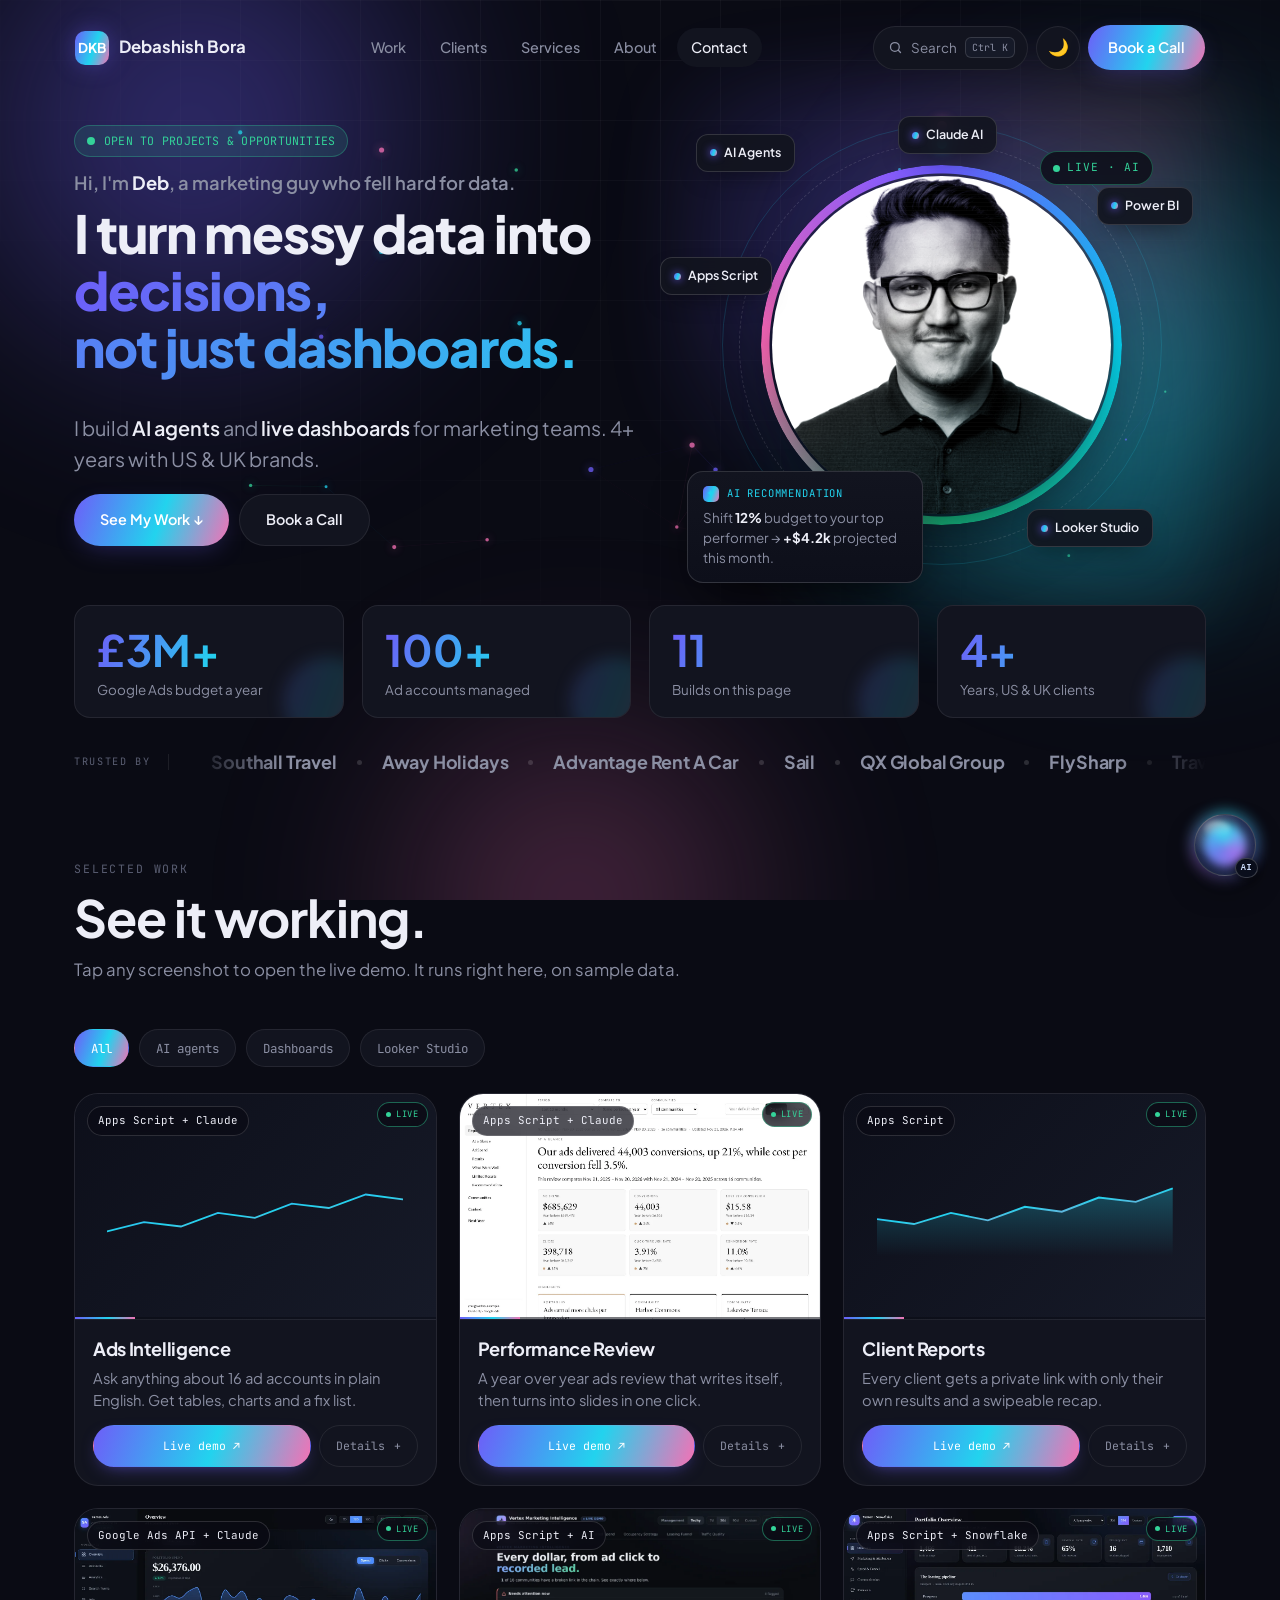
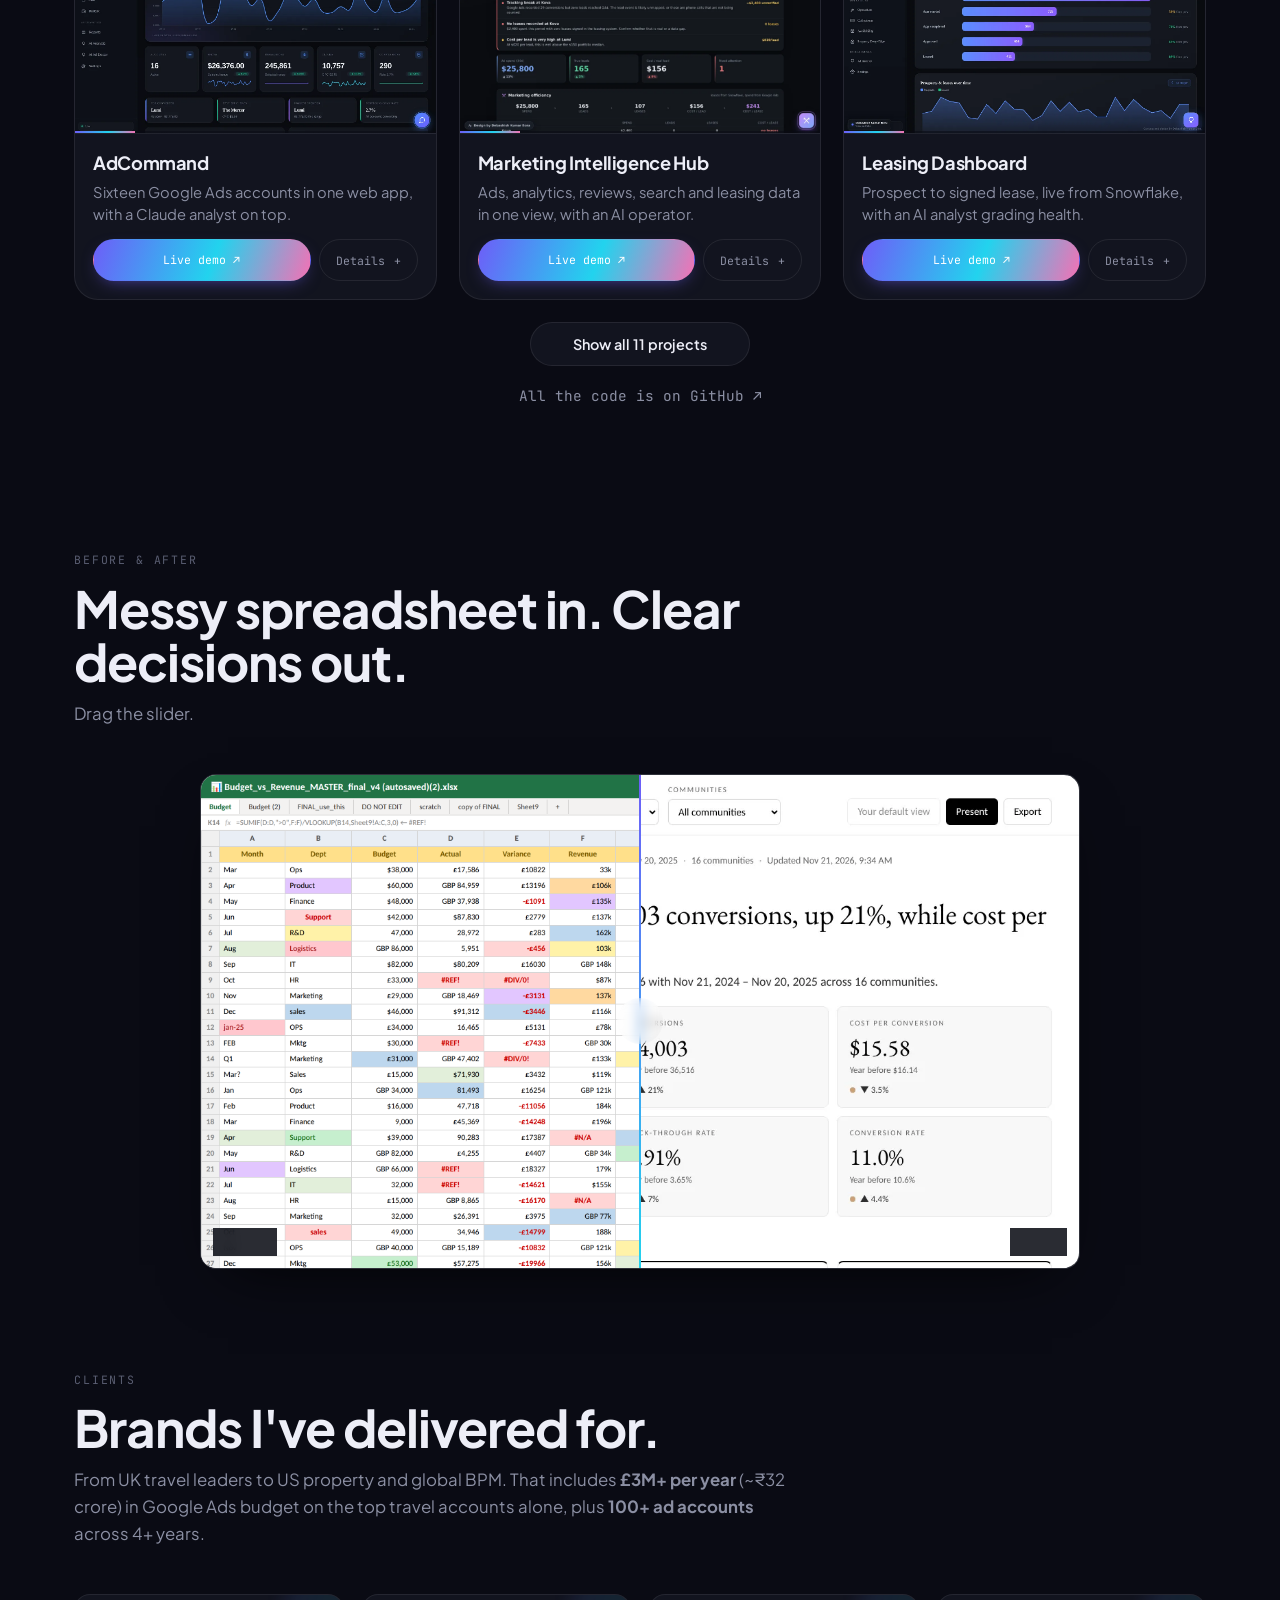
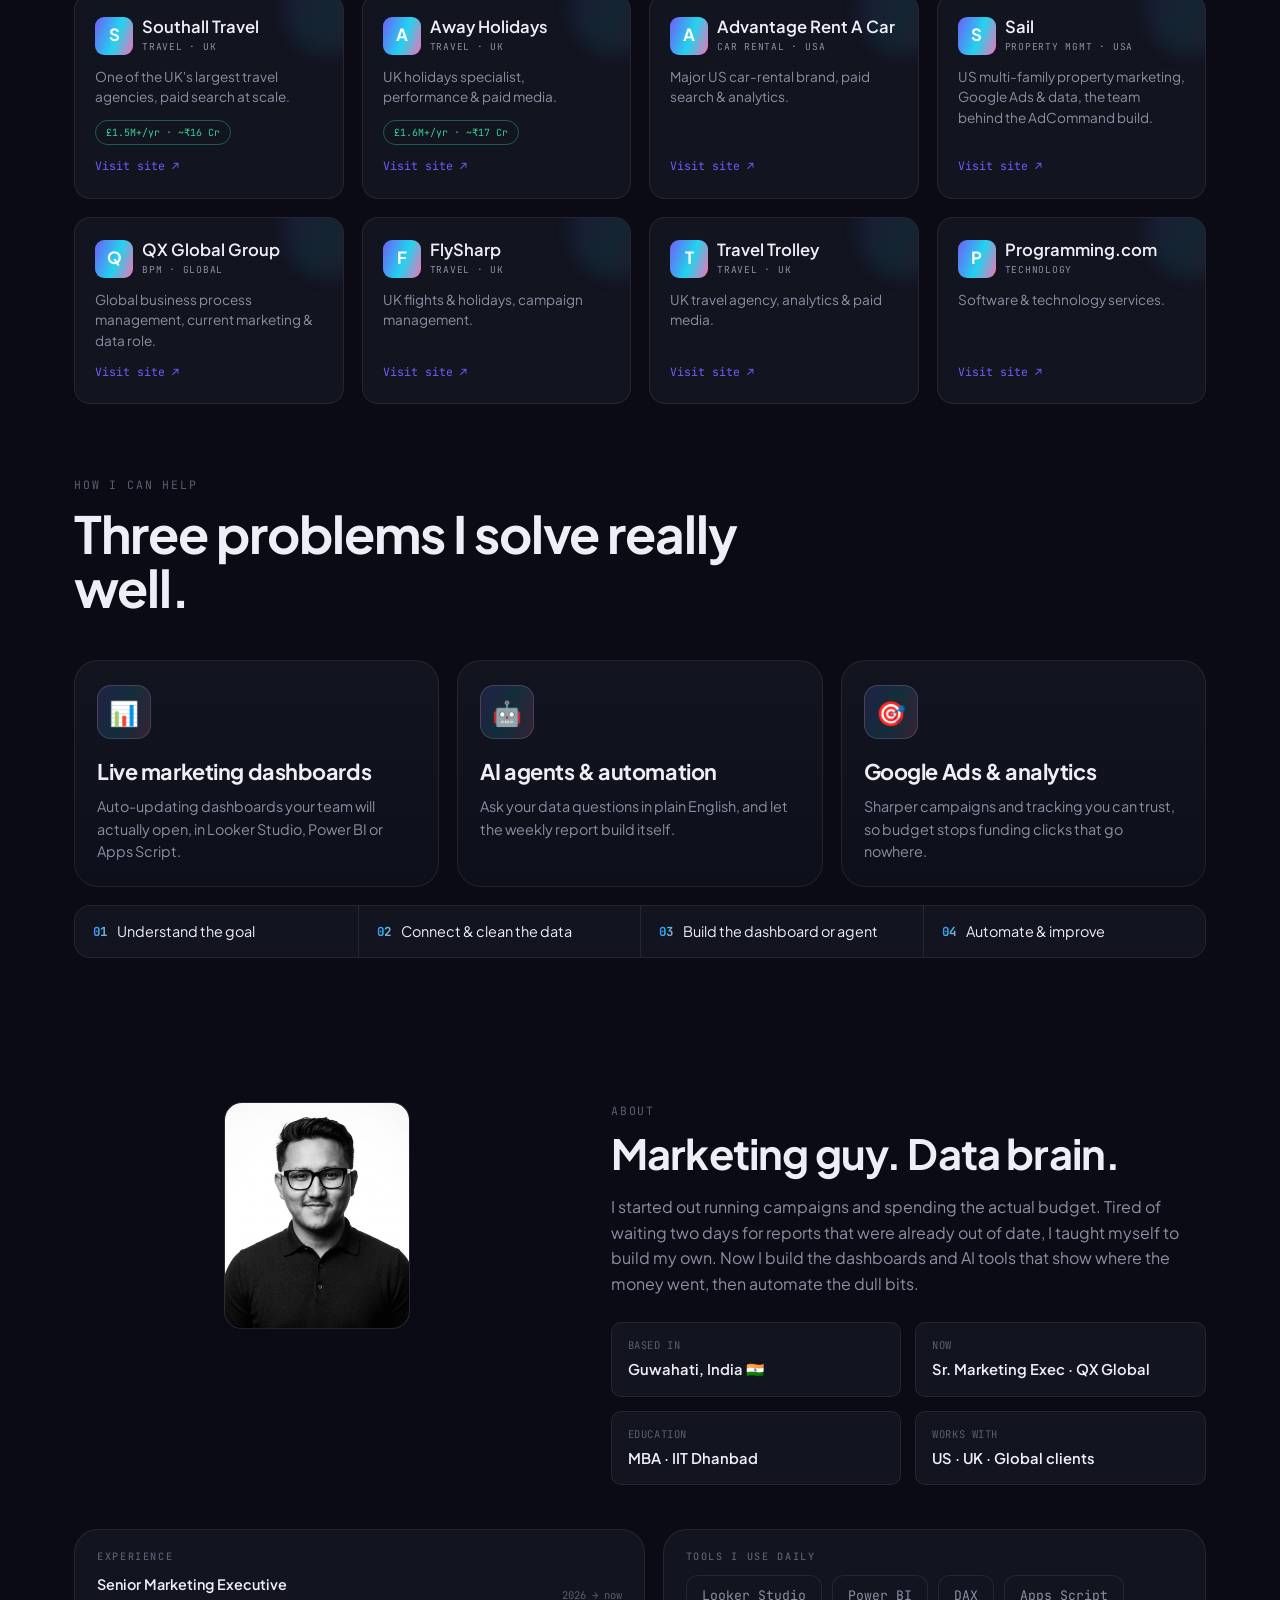
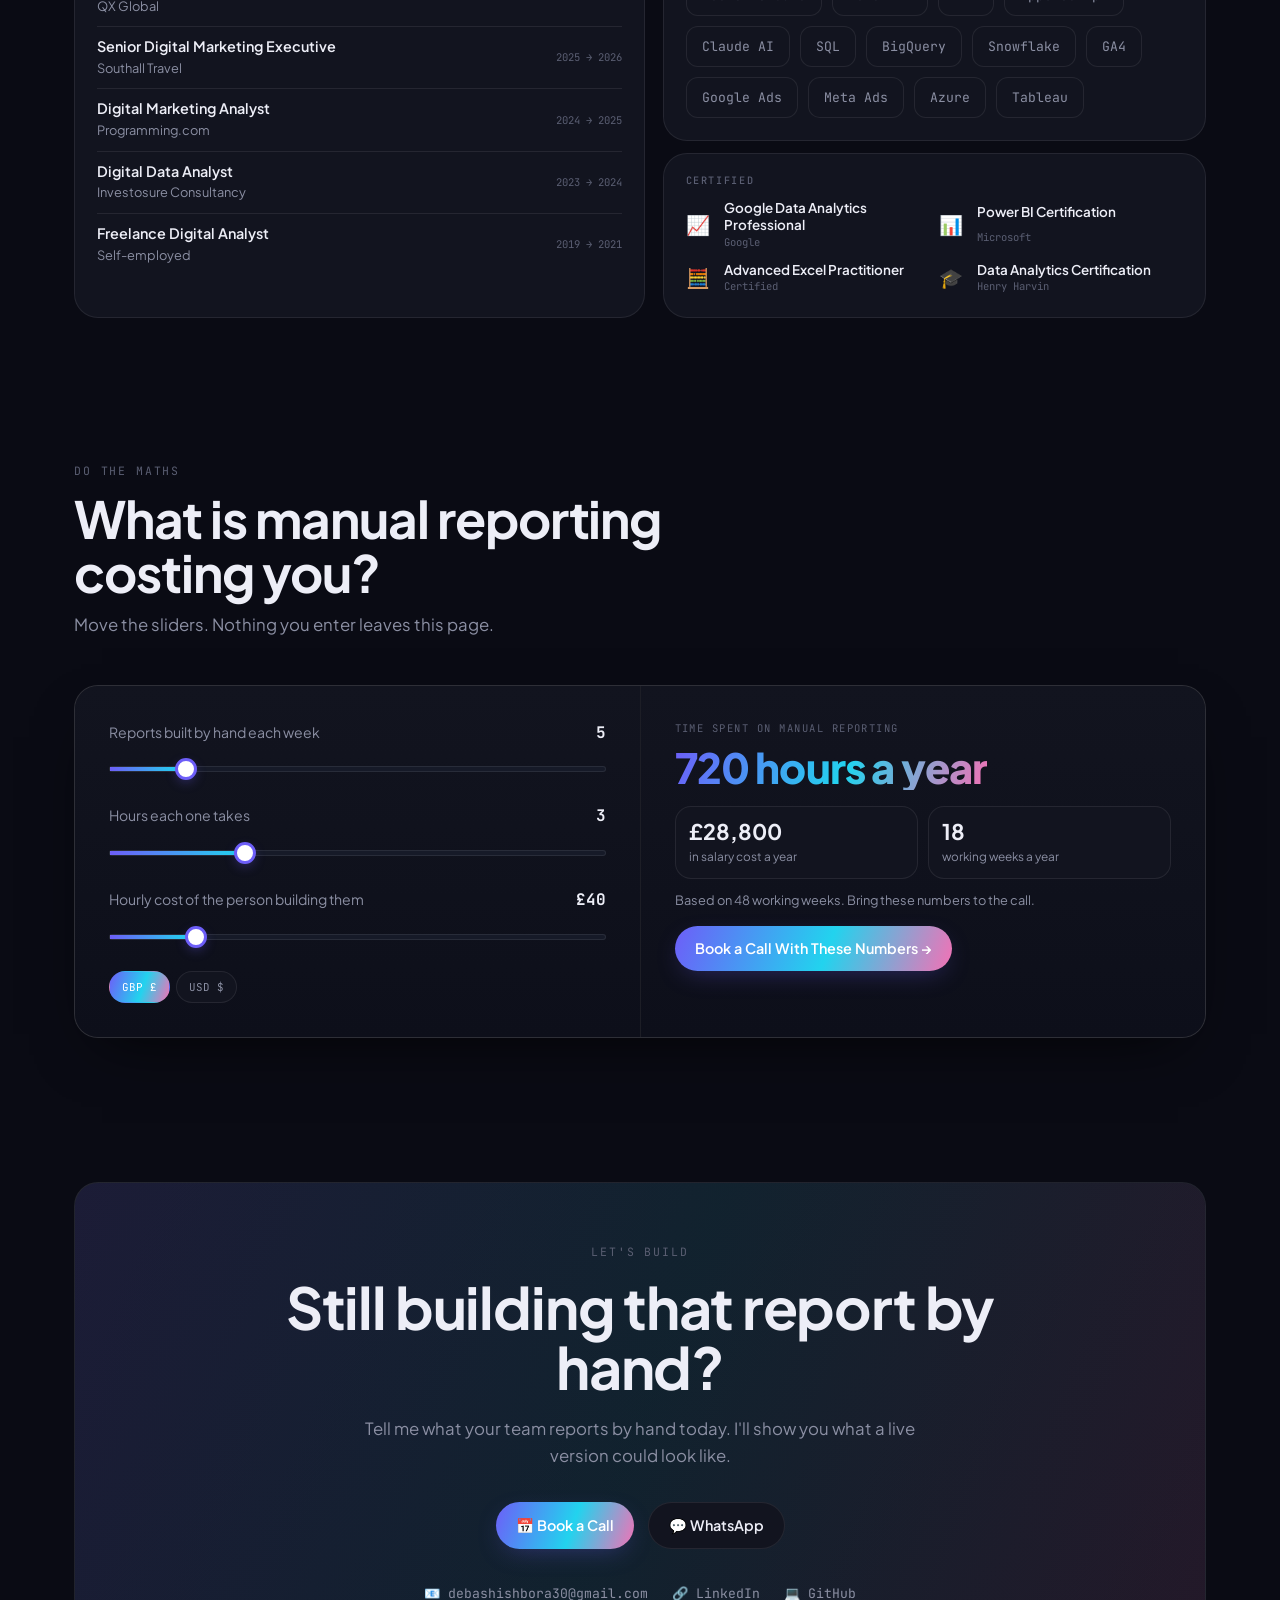
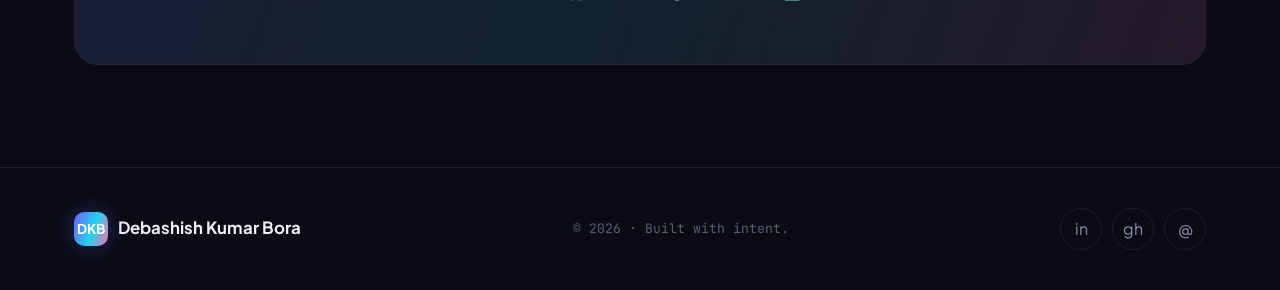
==== commit 03a29705: "Add files via upload" ====
--- a/index.html
+++ b/index.html
@@ -1207,6 +1207,30 @@
 /* ---- estimator and contact: a little tighter ---- */
 .roi-note{margin:12px 0 16px}
 .ba-after{object-position:top left}
+
+/* ---- trusted by: a slim moving line of names, the cards come later ---- */
+#trusted{padding-top:22px;padding-bottom:0}
+@media(min-width:1024px){#trusted{padding-top:30px}}
+.tb{display:flex;flex-direction:column;align-items:center;gap:10px;color:inherit;text-decoration:none}
+.tb-k{font-family:var(--mono);font-size:.64rem;letter-spacing:.16em;text-transform:uppercase;color:var(--faint);white-space:nowrap}
+.tb-track{display:flex;width:100%;overflow:hidden;
+  -webkit-mask-image:linear-gradient(90deg,transparent,#000 9%,#000 91%,transparent);mask-image:linear-gradient(90deg,transparent,#000 9%,#000 91%,transparent)}
+.tb-row{display:flex;align-items:center;flex-shrink:0;animation:tbMove 38s linear infinite}
+.tb-row span{font-family:var(--display);font-weight:700;font-size:1.02rem;letter-spacing:-.01em;color:var(--muted);white-space:nowrap;padding:0 16px;transition:color .25s}
+.tb-row i{width:5px;height:5px;border-radius:50%;background:var(--border2);flex-shrink:0}
+.tb:hover .tb-row{animation-play-state:paused}
+.tb:hover .tb-row span{color:var(--text)}
+@keyframes tbMove{from{transform:translateX(0)}to{transform:translateX(-100%)}}
+@media(min-width:760px){
+  .tb{flex-direction:row;gap:22px}
+  .tb-k{padding-right:18px;border-right:1px solid var(--border)}
+  .tb-row span{font-size:1.12rem;padding:0 20px}
+}
+@media(prefers-reduced-motion:reduce){
+  .tb-row{animation:none;flex-wrap:wrap;justify-content:center;row-gap:6px}
+  .tb-row[aria-hidden]{display:none}
+  .tb-track{-webkit-mask-image:none;mask-image:none;justify-content:center}
+}
 .ba-tag{background:rgba(8,10,18,.86);color:#fff;font-size:.62rem}
 .ba-tag-r{color:var(--emerald)}
 </style>
@@ -1223,6 +1247,7 @@
     <a href="#top" class="logo"><span class="mark">DKB</span> Debashish Bora</a>
     <div class="nav-links" id="navlinks">
       <a href="#work">Work</a>
+      <a href="#clients">Clients</a>
       <a href="#services">Services</a>
       <a href="#about">About</a>
       <a href="#contact">Contact</a>
@@ -1289,19 +1314,12 @@
   </div>
 </section>
 
-<!-- CLIENTS -->
-<section class="wrap" id="clients">
-  <p class="lw-k reveal">Brands I've delivered for</p>
-  <div class="logo-wall reveal">
-    <a class="lw" href="https://www.southalltravel.co.uk/" target="_blank" rel="noopener" title="Southall Travel · Travel, UK"><img src="https://www.google.com/s2/favicons?domain=southalltravel.co.uk&sz=64" alt="" loading="lazy" onerror="this.replaceWith(Object.assign(document.createElement('i'),{textContent:'S'}))"><span>Southall Travel</span></a>
-    <a class="lw" href="https://www.awayholidays.co.uk/" target="_blank" rel="noopener" title="Away Holidays · Travel, UK"><img src="https://www.google.com/s2/favicons?domain=awayholidays.co.uk&sz=64" alt="" loading="lazy" onerror="this.replaceWith(Object.assign(document.createElement('i'),{textContent:'A'}))"><span>Away Holidays</span></a>
-    <a class="lw" href="https://www.advantage.com/" target="_blank" rel="noopener" title="Advantage Rent A Car · Car rental, USA"><img src="https://www.google.com/s2/favicons?domain=advantage.com&sz=64" alt="" loading="lazy" onerror="this.replaceWith(Object.assign(document.createElement('i'),{textContent:'A'}))"><span>Advantage Rent A Car</span></a>
-    <a class="lw" href="https://www.sailmgmt.com/" target="_blank" rel="noopener" title="Sail · Property management, USA"><img src="https://www.google.com/s2/favicons?domain=sailmgmt.com&sz=64" alt="" loading="lazy" onerror="this.replaceWith(Object.assign(document.createElement('i'),{textContent:'S'}))"><span>Sail</span></a>
-    <a class="lw" href="https://qxglobalgroup.com/" target="_blank" rel="noopener" title="QX Global Group · BPM, global"><img src="https://www.google.com/s2/favicons?domain=qxglobalgroup.com&sz=64" alt="" loading="lazy" onerror="this.replaceWith(Object.assign(document.createElement('i'),{textContent:'Q'}))"><span>QX Global Group</span></a>
-    <a class="lw" href="https://www.flysharp.com/" target="_blank" rel="noopener" title="FlySharp · Travel, UK"><img src="https://www.google.com/s2/favicons?domain=flysharp.com&sz=64" alt="" loading="lazy" onerror="this.replaceWith(Object.assign(document.createElement('i'),{textContent:'F'}))"><span>FlySharp</span></a>
-    <a class="lw" href="https://www.traveltrolley.co.uk/" target="_blank" rel="noopener" title="Travel Trolley · Travel, UK"><img src="https://www.google.com/s2/favicons?domain=traveltrolley.co.uk&sz=64" alt="" loading="lazy" onerror="this.replaceWith(Object.assign(document.createElement('i'),{textContent:'T'}))"><span>Travel Trolley</span></a>
-    <a class="lw" href="https://www.programming.com/" target="_blank" rel="noopener" title="Programming.com · Technology"><img src="https://www.google.com/s2/favicons?domain=programming.com&sz=64" alt="" loading="lazy" onerror="this.replaceWith(Object.assign(document.createElement('i'),{textContent:'P'}))"><span>Programming.com</span></a>
-  </div>
+<!-- TRUSTED BY -->
+<section class="wrap" id="trusted">
+  <a class="tb reveal" href="#clients" aria-label="Brands Deb has delivered for. See the details">
+    <span class="tb-k">Trusted by</span>
+    <span class="tb-track"><span class="tb-row"><span>Southall Travel</span><i></i><span>Away Holidays</span><i></i><span>Advantage Rent A Car</span><i></i><span>Sail</span><i></i><span>QX Global Group</span><i></i><span>FlySharp</span><i></i><span>Travel Trolley</span><i></i><span>Programming.com</span><i></i></span><span class="tb-row" aria-hidden="true"><span>Southall Travel</span><i></i><span>Away Holidays</span><i></i><span>Advantage Rent A Car</span><i></i><span>Sail</span><i></i><span>QX Global Group</span><i></i><span>FlySharp</span><i></i><span>Travel Trolley</span><i></i><span>Programming.com</span><i></i></span></span>
+  </a>
 </section>
 
 <!-- WORK -->
@@ -1339,6 +1357,65 @@
       <div class="ba-divider"><span class="ba-handle">‹&nbsp;›</span></div>
       <input type="range" min="0" max="100" value="50" class="ba-range" id="baRange" aria-label="Drag to compare the messy spreadsheet with the finished dashboard" />
     </div>
+  </div>
+</section>
+
+<!-- CLIENTS -->
+<section class="wrap" id="clients">
+  <div class="sec-head reveal">
+    <span class="eyebrow">Clients</span>
+    <h2>Brands I've delivered for.</h2>
+    <p>From UK travel leaders to US property and global BPM. That includes <b>£3M+ per year</b> (~&#8377;32 crore) in Google Ads budget on the top travel accounts alone, plus <b>100+ ad accounts</b> across 4+ years.</p>
+  </div>
+  <div class="clients-grid">
+    <a class="client reveal" href="https://www.southalltravel.co.uk/" target="_blank" rel="noopener">
+      <div class="lock"><img class="cl-logo" src="https://www.google.com/s2/favicons?domain=southalltravel.co.uk&sz=128" alt="Southall Travel" loading="lazy" onerror="this.closest('.client').classList.add('noimg')"><span class="mono-badge">S</span>
+        <div class="cl-id"><div class="nm">Southall Travel</div><div class="sector">Travel · UK</div></div></div>
+      <div class="desc">One of the UK's largest travel agencies, paid search at scale.</div>
+      <span class="badge2">£1.5M+/yr · ~&#8377;16 Cr</span><span class="visit">Visit site ↗</span>
+    </a>
+    <a class="client reveal" href="https://www.awayholidays.co.uk/" target="_blank" rel="noopener">
+      <div class="lock"><img class="cl-logo" src="https://www.google.com/s2/favicons?domain=awayholidays.co.uk&sz=128" alt="Away Holidays" loading="lazy" onerror="this.closest('.client').classList.add('noimg')"><span class="mono-badge">A</span>
+        <div class="cl-id"><div class="nm">Away Holidays</div><div class="sector">Travel · UK</div></div></div>
+      <div class="desc">UK holidays specialist, performance &amp; paid media.</div>
+      <span class="badge2">£1.6M+/yr · ~&#8377;17 Cr</span><span class="visit">Visit site ↗</span>
+    </a>
+    <a class="client reveal" href="https://www.advantage.com/" target="_blank" rel="noopener">
+      <div class="lock"><img class="cl-logo" src="https://www.google.com/s2/favicons?domain=advantage.com&sz=128" alt="Advantage Rent A Car" loading="lazy" onerror="this.closest('.client').classList.add('noimg')"><span class="mono-badge">A</span>
+        <div class="cl-id"><div class="nm">Advantage Rent A Car</div><div class="sector">Car Rental · USA</div></div></div>
+      <div class="desc">Major US car-rental brand, paid search &amp; analytics.</div>
+      <span class="visit">Visit site ↗</span>
+    </a>
+    <a class="client reveal" href="https://www.sailmgmt.com/" target="_blank" rel="noopener">
+      <div class="lock"><img class="cl-logo" src="https://www.google.com/s2/favicons?domain=sailmgmt.com&sz=128" alt="Sail" loading="lazy" onerror="this.closest('.client').classList.add('noimg')"><span class="mono-badge">S</span>
+        <div class="cl-id"><div class="nm">Sail</div><div class="sector">Property Mgmt · USA</div></div></div>
+      <div class="desc">US multi-family property marketing, Google Ads &amp; data, the team behind the AdCommand build.</div>
+      <span class="visit">Visit site ↗</span>
+    </a>
+    <a class="client reveal" href="https://qxglobalgroup.com/" target="_blank" rel="noopener">
+      <div class="lock"><img class="cl-logo" src="https://www.google.com/s2/favicons?domain=qxglobalgroup.com&sz=128" alt="QX Global Group" loading="lazy" onerror="this.closest('.client').classList.add('noimg')"><span class="mono-badge">Q</span>
+        <div class="cl-id"><div class="nm">QX Global Group</div><div class="sector">BPM · Global</div></div></div>
+      <div class="desc">Global business process management, current marketing &amp; data role.</div>
+      <span class="visit">Visit site ↗</span>
+    </a>
+    <a class="client reveal" href="https://www.flysharp.com/" target="_blank" rel="noopener">
+      <div class="lock"><img class="cl-logo" src="https://www.google.com/s2/favicons?domain=flysharp.com&sz=128" alt="FlySharp" loading="lazy" onerror="this.closest('.client').classList.add('noimg')"><span class="mono-badge">F</span>
+        <div class="cl-id"><div class="nm">FlySharp</div><div class="sector">Travel · UK</div></div></div>
+      <div class="desc">UK flights &amp; holidays, campaign management.</div>
+      <span class="visit">Visit site ↗</span>
+    </a>
+    <a class="client reveal" href="https://www.traveltrolley.co.uk/" target="_blank" rel="noopener">
+      <div class="lock"><img class="cl-logo" src="https://www.google.com/s2/favicons?domain=traveltrolley.co.uk&sz=128" alt="Travel Trolley" loading="lazy" onerror="this.closest('.client').classList.add('noimg')"><span class="mono-badge">T</span>
+        <div class="cl-id"><div class="nm">Travel Trolley</div><div class="sector">Travel · UK</div></div></div>
+      <div class="desc">UK travel agency, analytics &amp; paid media.</div>
+      <span class="visit">Visit site ↗</span>
+    </a>
+    <a class="client reveal" href="https://www.programming.com/" target="_blank" rel="noopener">
+      <div class="lock"><img class="cl-logo" src="https://www.google.com/s2/favicons?domain=programming.com&sz=128" alt="Programming.com" loading="lazy" onerror="this.closest('.client').classList.add('noimg')"><span class="mono-badge">P</span>
+        <div class="cl-id"><div class="nm">Programming.com</div><div class="sector">Technology</div></div></div>
+      <div class="desc">Software &amp; technology services.</div>
+      <span class="visit">Visit site ↗</span>
+    </a>
   </div>
 </section>
 
@@ -1734,7 +1811,7 @@
    on its own if those files fail to load. */
 var EMAIL='debashishbora30@gmail.com';
 var DEMOS=projects.filter(function(p){return p.live&&p.k;}).map(function(p){return {k:p.k,t:p.t,tool:p.tool,img:'images/'+p.shots[0],live:p.live,agent:p.tag.indexOf('agent')>-1};});
-var STATS=[['£3M+','Google Ads budget a year'],['100+','Ad accounts managed'],['8+','Brands delivered for'],['4+','Years, US and UK clients']];
+var STATS=[['£3M+','Google Ads budget a year'],['100+','Ad accounts managed'],['8','Brands delivered for'],['4+','Years, US and UK clients']];
 var ICON={
   play:'<svg viewBox="0 0 24 24"><rect x="3" y="4" width="18" height="14" rx="2.5"/><path d="M10 8.5v5l4.5-2.5z"/><path d="M8 21h8"/></svg>',
   tour:'<svg viewBox="0 0 24 24"><circle cx="12" cy="12" r="9"/><path d="M15.5 8.5l-2 5-5 2 2-5z"/></svg>',
@@ -1749,7 +1826,7 @@
   send=document.getElementById('chatSend'),closeBtn=document.getElementById('chatClose'),
   quickEl=document.getElementById('quickReplies');
 var greeted=false;
-var QUICK=['What does he do?','See his results','Give me a tour','Book a call'];
+var QUICK=['What does he do?','Show me his best work','Is he available?','Book a call'];
 var DEFAULTQ=QUICK;
 
 function dkbToast(msg){
@@ -1766,15 +1843,17 @@
   else if(type==='demo'){ var d=DEMOS.filter(function(x){return x.k===arg;})[0]; if(d&&window.__openDemo)window.__openDemo(d.live,d.t); }
   else if(type==='book'){ e=document.querySelector('.nav-right [data-book]'); if(e)e.click(); }
   else if(type==='wa'){ window.open('https://wa.me/917002820482?text='+encodeURIComponent("Hi Deb, I'd like to discuss a dashboard project"),'_blank','noopener'); }
-  else if(type==='email'){ try{navigator.clipboard.writeText(EMAIL);dkbToast('Email copied: '+EMAIL);}catch(er){window.location.href='mailto:'+EMAIL;} }
+  else if(type==='email'){ var mail=function(){window.location.href='mailto:'+EMAIL;};
+    try{ navigator.clipboard.writeText(EMAIL).then(function(){dkbToast('Email copied: '+EMAIL);},mail); }catch(er){ mail(); } }
   else if(type==='theme'){ document.getElementById('themeBtn').click(); }
   else if(type==='tour'){ if(window.Jarvis&&window.Jarvis.tour){ if(narrow())closeChat(); window.Jarvis.tour(); } else dkbAct('go:#work'); }
   else if(type==='chat'){ openChat(); }
   else if(type==='ask'){ openChat(); addUser(arg); respond(arg); }
   else if(type==='demos'){ botSay('Pick one and it opens right here, live.',null,{topic:'work'}); }
   else if(type==='top'){ window.scrollTo({top:0,behavior:'smooth'}); }
-}
-window.DKB={act:dkbAct,demos:DEMOS,toast:dkbToast,ask:function(q){dkbAct('ask:'+q);}};
+  else if(type==='link'){ window.open(arg,'_blank','noopener'); }
+}
+window.DKB={act:dkbAct,demos:DEMOS,projects:projects,toast:dkbToast,ask:function(q){dkbAct('ask:'+q);}};
 document.addEventListener('click',function(e){
   var b=e.target.closest&&e.target.closest('[data-act]'); if(!b)return;
   e.preventDefault(); dkbAct(b.getAttribute('data-act'));
@@ -1791,29 +1870,53 @@
   return '<div class="jc jc-btns">'+list.map(function(b){
     return '<button type="button" class="jc-btn'+(b[3]?' pri':'')+'" data-act="'+b[2]+'">'+(ICON[b[0]]||'')+'<span>'+b[1]+'</span></button>';}).join('')+'</div>';
 }
+var LINKS={li:'https://www.linkedin.com/in/debashish-kumar-bora-367845159/',gh:'https://github.com/DebashishKumarBora'};
+var BRANDS=[['Southall Travel','Travel · UK'],['Away Holidays','Travel · UK'],['Advantage Rent A Car','Car rental · USA'],['Sail','Property · USA'],
+            ['QX Global Group','BPM · Global'],['FlySharp','Travel · UK'],['Travel Trolley','Travel · UK'],['Programming.com','Technology']];
+function projFor(k){
+  for(var i=0;i<projects.length;i++){var p=projects[i];
+    if(p.k===k) return p;
+    if(!p.k&&((k==='ccp'&&p.t==='Client Campaign Performance')||(k==='gta'&&p.t==='GA4 Traffic Analytics'))) return p;}
+  return null;
+}
+function demoRow(list){
+  return '<div class="jc jc-demos">'+list.map(function(d){
+    return '<button type="button" class="jc-demo" data-act="demo:'+d.k+'"><img src="'+d.img+'" alt="" loading="lazy"><b>'+d.t+'</b><span>'+d.tool+'</span><em>Open live '+ICON.arrow+'</em></button>';}).join('')+'</div>';
+}
 function attach(topic){
   if(!topic)return '';
   if(topic==='welcome'){
-    var tiles=[['play','Open a live demo',DEMOS.length+' run right here','demos'],['tour','Take the guided tour','Narrated, about a minute','tour'],
-               ['stat','See the numbers','Budget, accounts, brands','ask:See his results'],['cal','Book a call','Thirty minute intro','book']];
+    var tiles=[['play','Open a live demo',DEMOS.length+' run right here','demos'],['tour','Take the guided tour','About a minute','tour'],
+               ['stat','See the numbers','Budget, accounts, brands','ask:What results has he delivered?'],['cal','Book a call','Thirty minute intro','book']];
     return '<div class="jc jc-tiles">'+tiles.map(function(t){
       return '<button type="button" class="jc-tile" data-act="'+t[3]+'">'+ICON[t[0]]+'<b>'+t[1]+'</b><span>'+t[2]+'</span></button>';}).join('')+'</div>';
   }
-  if(/^(work|demo|ads|hub|ga4|lease|gbp|gsc|ai|data|adsintel|perf|clients|agents)$/.test(topic)){
-    var list=DEMOS.slice().sort(function(a,b){return (b.k===topic)-(a.k===topic);});
-    return '<div class="jc jc-demos">'+list.map(function(d){
-      return '<button type="button" class="jc-demo" data-act="demo:'+d.k+'"><img src="'+d.img+'" alt="" loading="lazy"><b>'+d.t+'</b><span>'+d.tool+'</span><em>Open live '+ICON.arrow+'</em></button>';}).join('')+'</div>';
+  if(topic.indexOf('one:')===0){
+    var p=projFor(topic.slice(4)); if(!p) return '';
+    var img='images/'+(p.shots?p.shots[0]:p.file);
+    var pic=p.live?'<button type="button" class="jc-one" data-act="demo:'+p.k+'" aria-label="Open the '+p.t+' live demo"><img src="'+img+'" alt="" loading="lazy"><span>'+ICON.play+'Open live</span></button>'
+                  :'<div class="jc-one"><img src="'+img+'" alt="" loading="lazy"></div>';
+    var b=p.live?[['play','Open live demo','demo:'+p.k,1],['arrow','Show me another','ask:Show me another one']]
+                :[['arrow','Show it on the page','f:looker',1],['play','Open an AI agent','demo:adsintel']];
+    return '<div class="jc">'+pic+'</div>'+jcButtons(b);
   }
-  if(/^(results|exp|clients|why)$/.test(topic)){
+  if(topic==='agents') return demoRow(DEMOS.filter(function(d){return d.agent;}));
+  if(topic==='dash') return demoRow(DEMOS.filter(function(d){return !d.agent;}));
+  if(/^(work|demo|demos)$/.test(topic)) return demoRow(DEMOS);
+  if(topic==='results'){
     return '<div class="jc jc-stats">'+STATS.map(function(s){return '<div><b>'+s[0]+'</b><span>'+s[1]+'</span></div>';}).join('')+'</div>'+
-      jcButtons([['arrow','See the clients','go:#clients'],['cal','Book a call','book',1]]);
+      jcButtons([['arrow','Which brands?','ask:Which brands has he worked with?'],['cal','Book a call','book',1]]);
   }
-  if(/^(hire|rate|contact|timeline|process|remote)$/.test(topic)){
-    return jcButtons([['cal','Book a call','book',1],['wa','WhatsApp','wa'],['mail','Copy email','email']]);
+  if(topic==='brands'){
+    return '<div class="jc jc-brands">'+BRANDS.map(function(b){return '<span><b>'+b[0]+'</b>'+b[1]+'</span>';}).join('')+'</div>'+
+      jcButtons([['arrow','See the client cards','go:#clients'],['cal','Book a call','book',1]]);
   }
-  if(topic==='about') return jcButtons([['play','See the work','go:#work'],['stat','See the numbers','ask:See his results'],['cal','Book a call','book',1]]);
-  if(topic==='edu') return jcButtons([['arrow','See the credentials','go:#certs']]);
-  if(topic==='tools') return jcButtons([['arrow','See the stack','go:#skills'],['play','Open a live dashboard','demos']]);
+  if(topic==='hire'||topic==='contact') return jcButtons([['cal','Book a call','book',1],['wa','WhatsApp','wa'],['mail','Copy email','email']]);
+  if(topic==='links') return jcButtons([['arrow','LinkedIn','link:'+LINKS.li,1],['arrow','GitHub','link:'+LINKS.gh],['mail','Copy email','email']]);
+  if(topic==='looker') return jcButtons([['arrow','Show the Looker Studio builds','f:looker',1],['cal','Book a call','book']]);
+  if(topic==='about') return jcButtons([['play','See the work','go:#work'],['stat','See the numbers','ask:What results has he delivered?'],['cal','Book a call','book',1]]);
+  if(topic==='edu') return jcButtons([['arrow','See the credentials','go:#certs'],['arrow','LinkedIn','link:'+LINKS.li]]);
+  if(topic==='tools') return jcButtons([['arrow','See the stack','go:#skills'],['play','Open a live demo','demos']]);
   return '';
 }
 
@@ -1823,7 +1926,7 @@
   panel.classList.add('open'); document.documentElement.classList.add('chat-open');
   var bd=fab.querySelector('.badge'); if(bd)bd.style.display='none';
   if(!greeted){greeted=true;setQuick(QUICK);setTimeout(function(){
-    botSay("Hey, I'm Debashish's assistant. Tap a card, type a question, or tell me what to open.",QUICK,{topic:'welcome'});},250);}
+    botSay("Hi, I'm Jarvis. Ask me anything about Deb's work, or pick a starting point.",QUICK,{topic:'welcome'});},250);}
   if(!narrow()) setTimeout(function(){try{input.focus({preventScroll:true});}catch(e){}},350);
 }
 function closeChat(){panel.classList.remove('open');document.documentElement.classList.remove('chat-open');}
--- a/assets/jarvis.css
+++ b/assets/jarvis.css
@@ -409,3 +409,19 @@
   html.chat-open .jv-toast{display:none}
 }
 @media(prefers-reduced-motion:reduce){.jc-wrap{animation:none}}
+
+/* ---- v5 cards: one project, brands ---- */
+.jc-one{display:block;position:relative;width:100%;padding:0;border-radius:14px;overflow:hidden;cursor:pointer;
+  border:1px solid var(--jv-line);background:#0b0d16;transition:transform .25s var(--jv-ease),border-color .25s}
+div.jc-one{cursor:default}
+.jc-one img{display:block;width:100%;aspect-ratio:16/10;object-fit:cover;object-position:top left}
+.jc-one span{position:absolute;left:10px;bottom:10px;display:inline-flex;align-items:center;gap:6px;padding:7px 11px;border-radius:20px;
+  font:600 11px/1 ui-monospace,SFMono-Regular,Menlo,monospace;color:#04121f;background:linear-gradient(140deg,var(--jv-a2),var(--jv-a1));
+  box-shadow:0 8px 20px -8px rgba(0,0,0,.7)}
+.jc-one span svg{width:13px;height:13px}
+button.jc-one:hover{transform:translateY(-2px);border-color:var(--jv-a1)}
+.jc-brands{display:grid;grid-template-columns:1fr 1fr;gap:6px}
+.jc-brands span{display:flex;flex-direction:column;gap:2px;padding:9px 11px;border-radius:12px;background:var(--jv-glass2);border:1px solid var(--jv-line);
+  font:400 10px/1.3 ui-monospace,SFMono-Regular,Menlo,monospace;color:var(--jv-dim)}
+.jc-brands b{font:600 12px/1.25 -apple-system,BlinkMacSystemFont,"Segoe UI",Inter,system-ui,sans-serif;color:var(--jv-ink)}
+
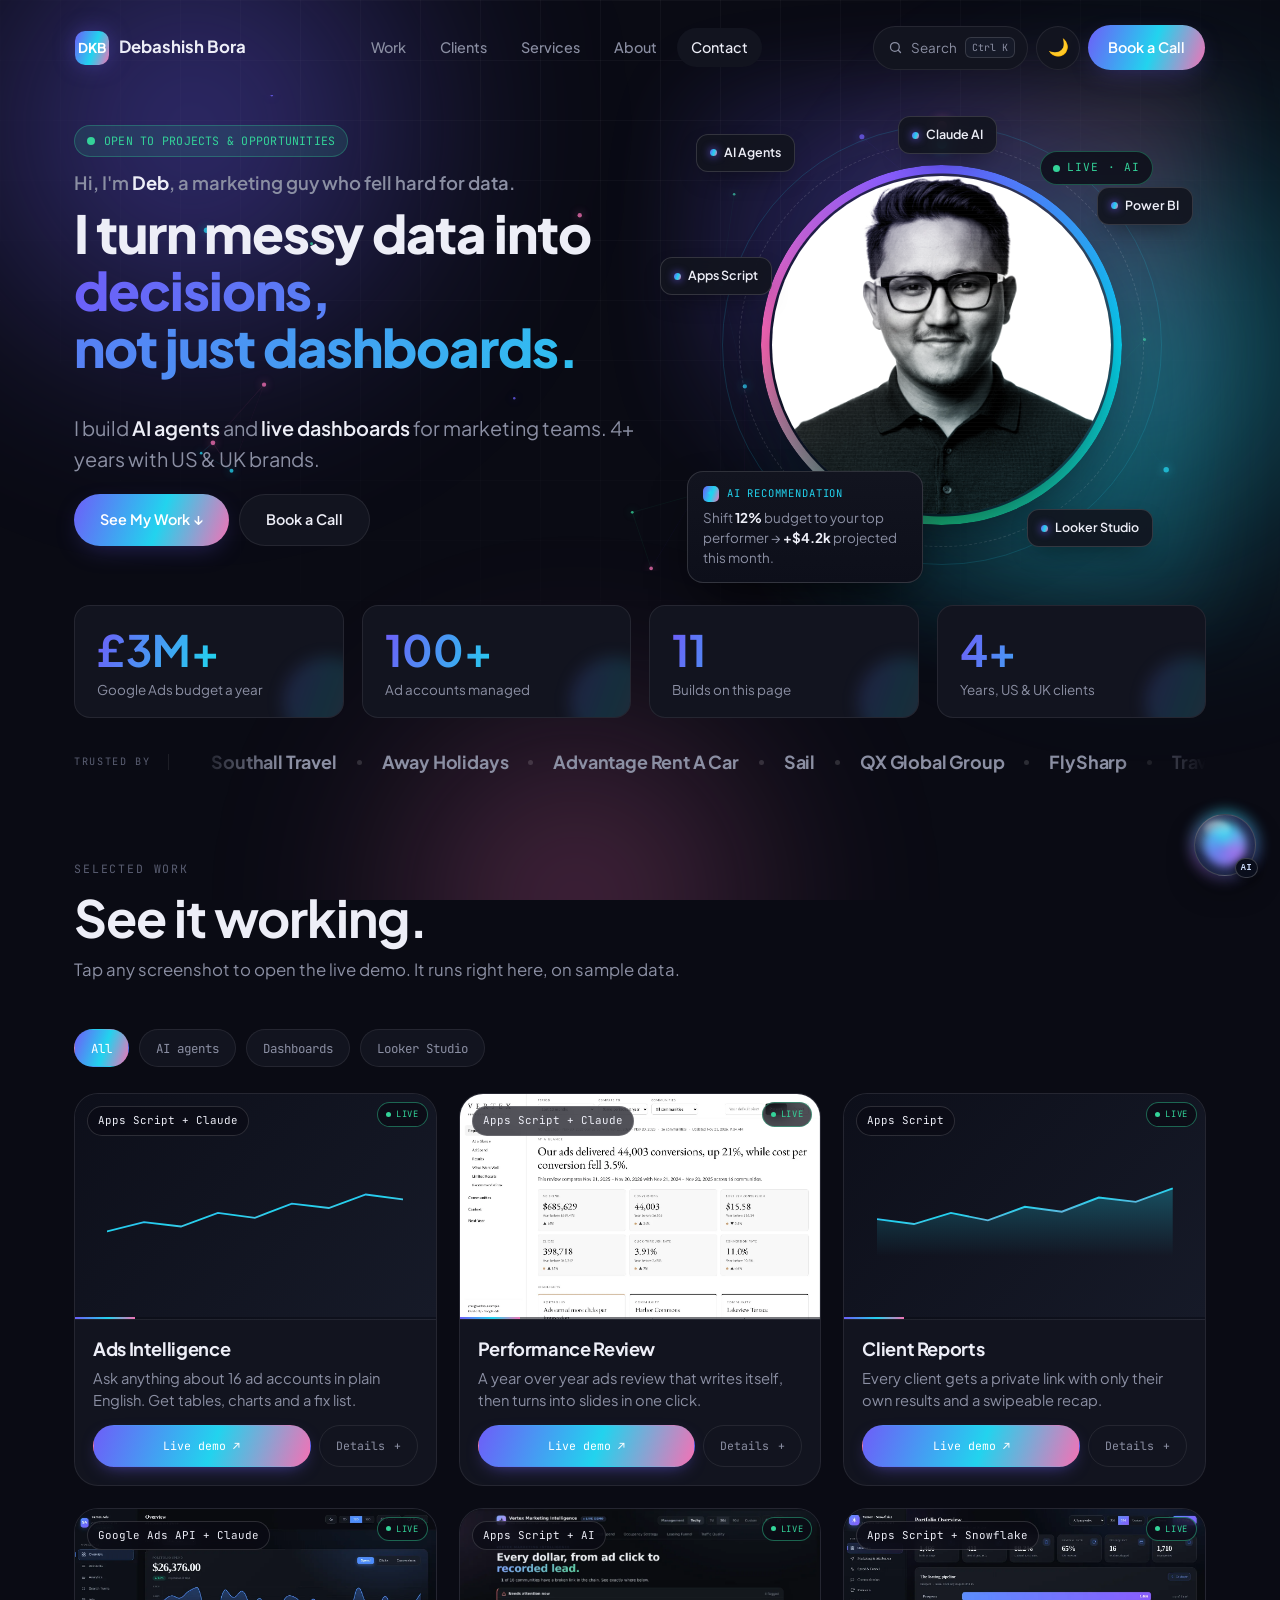
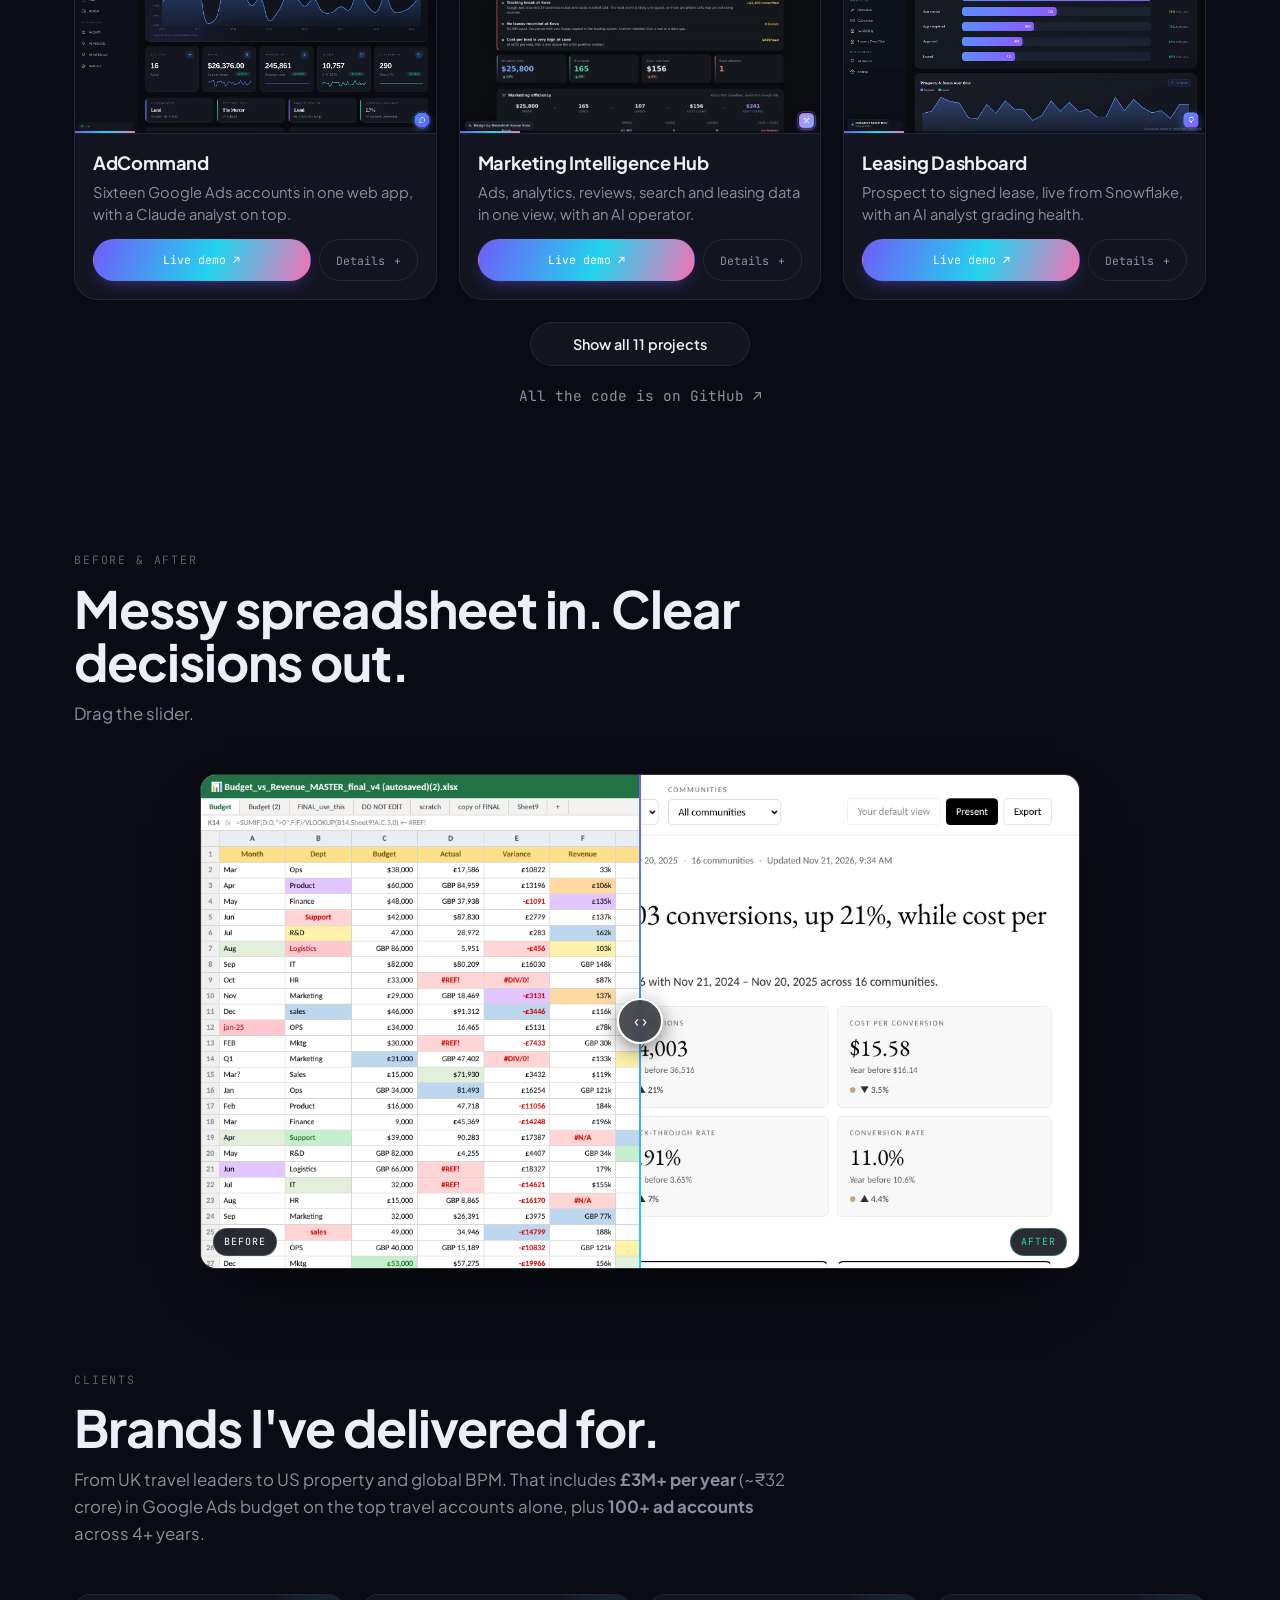
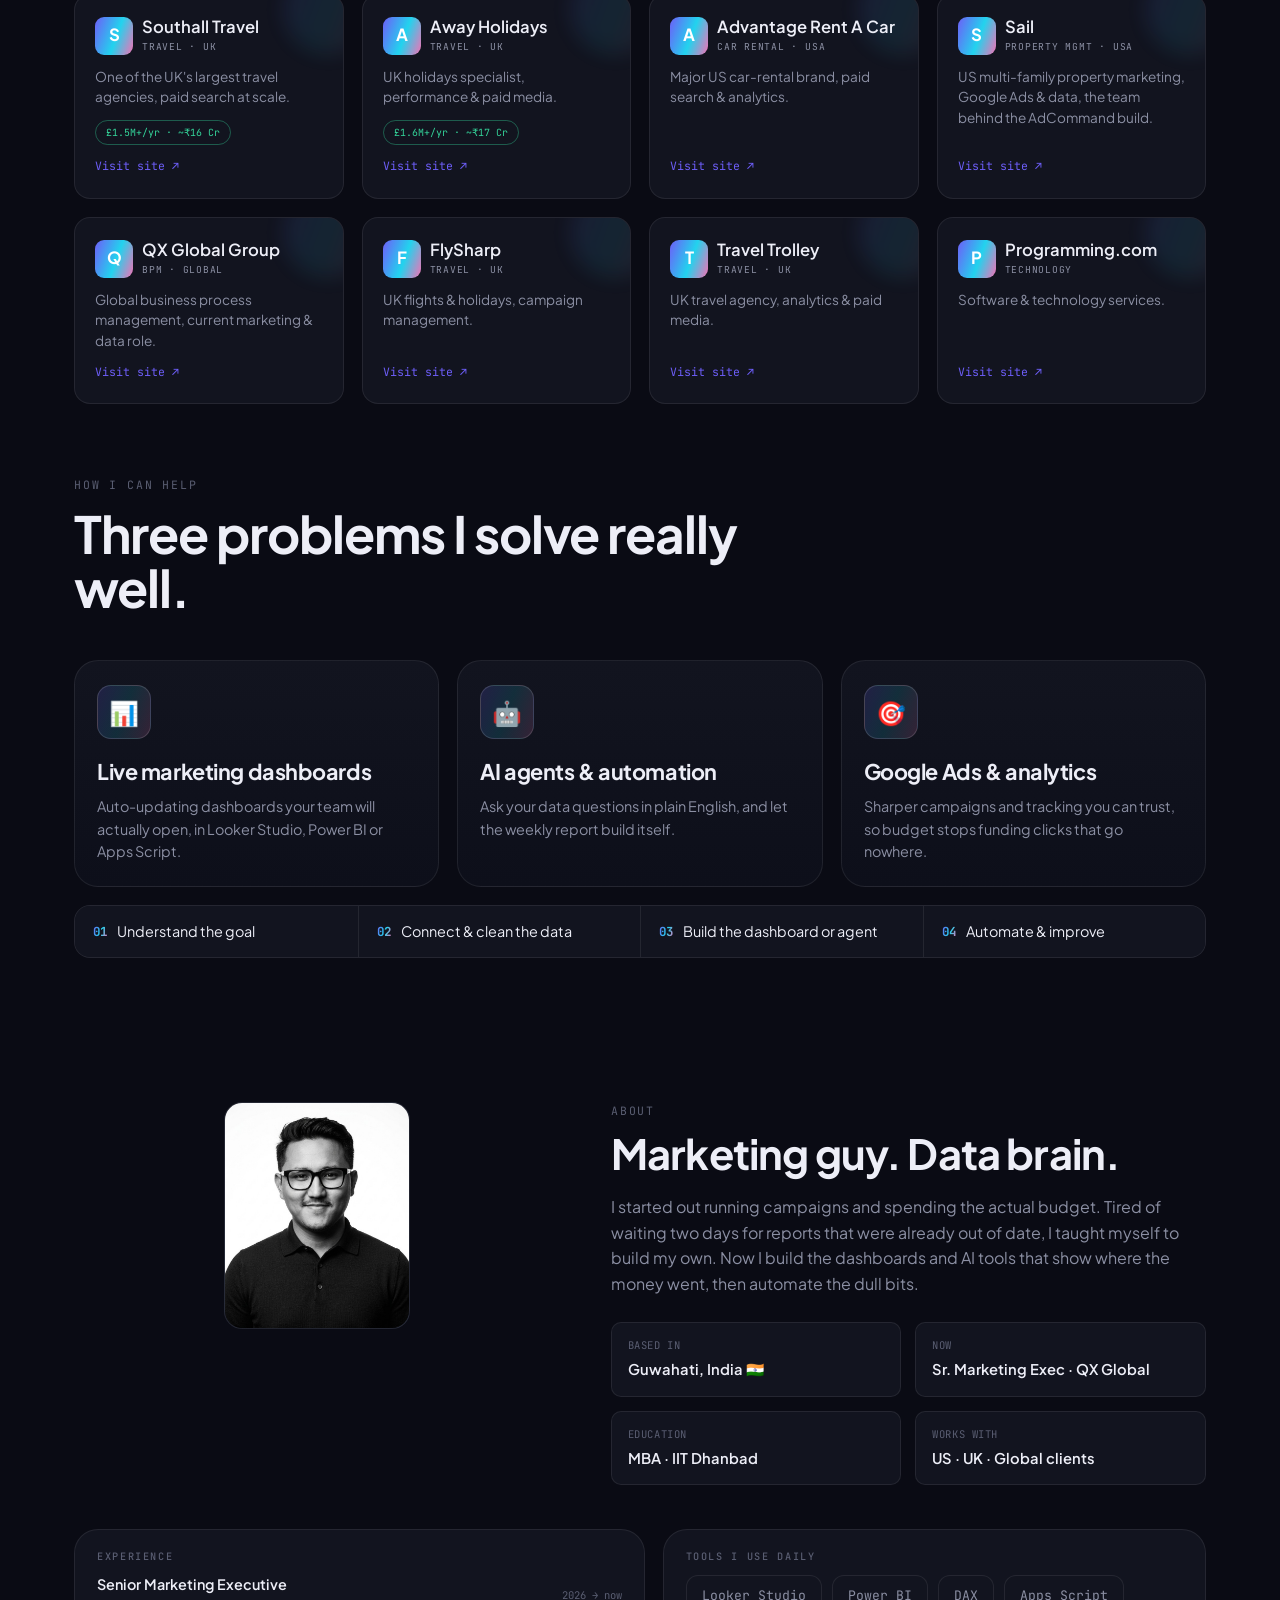
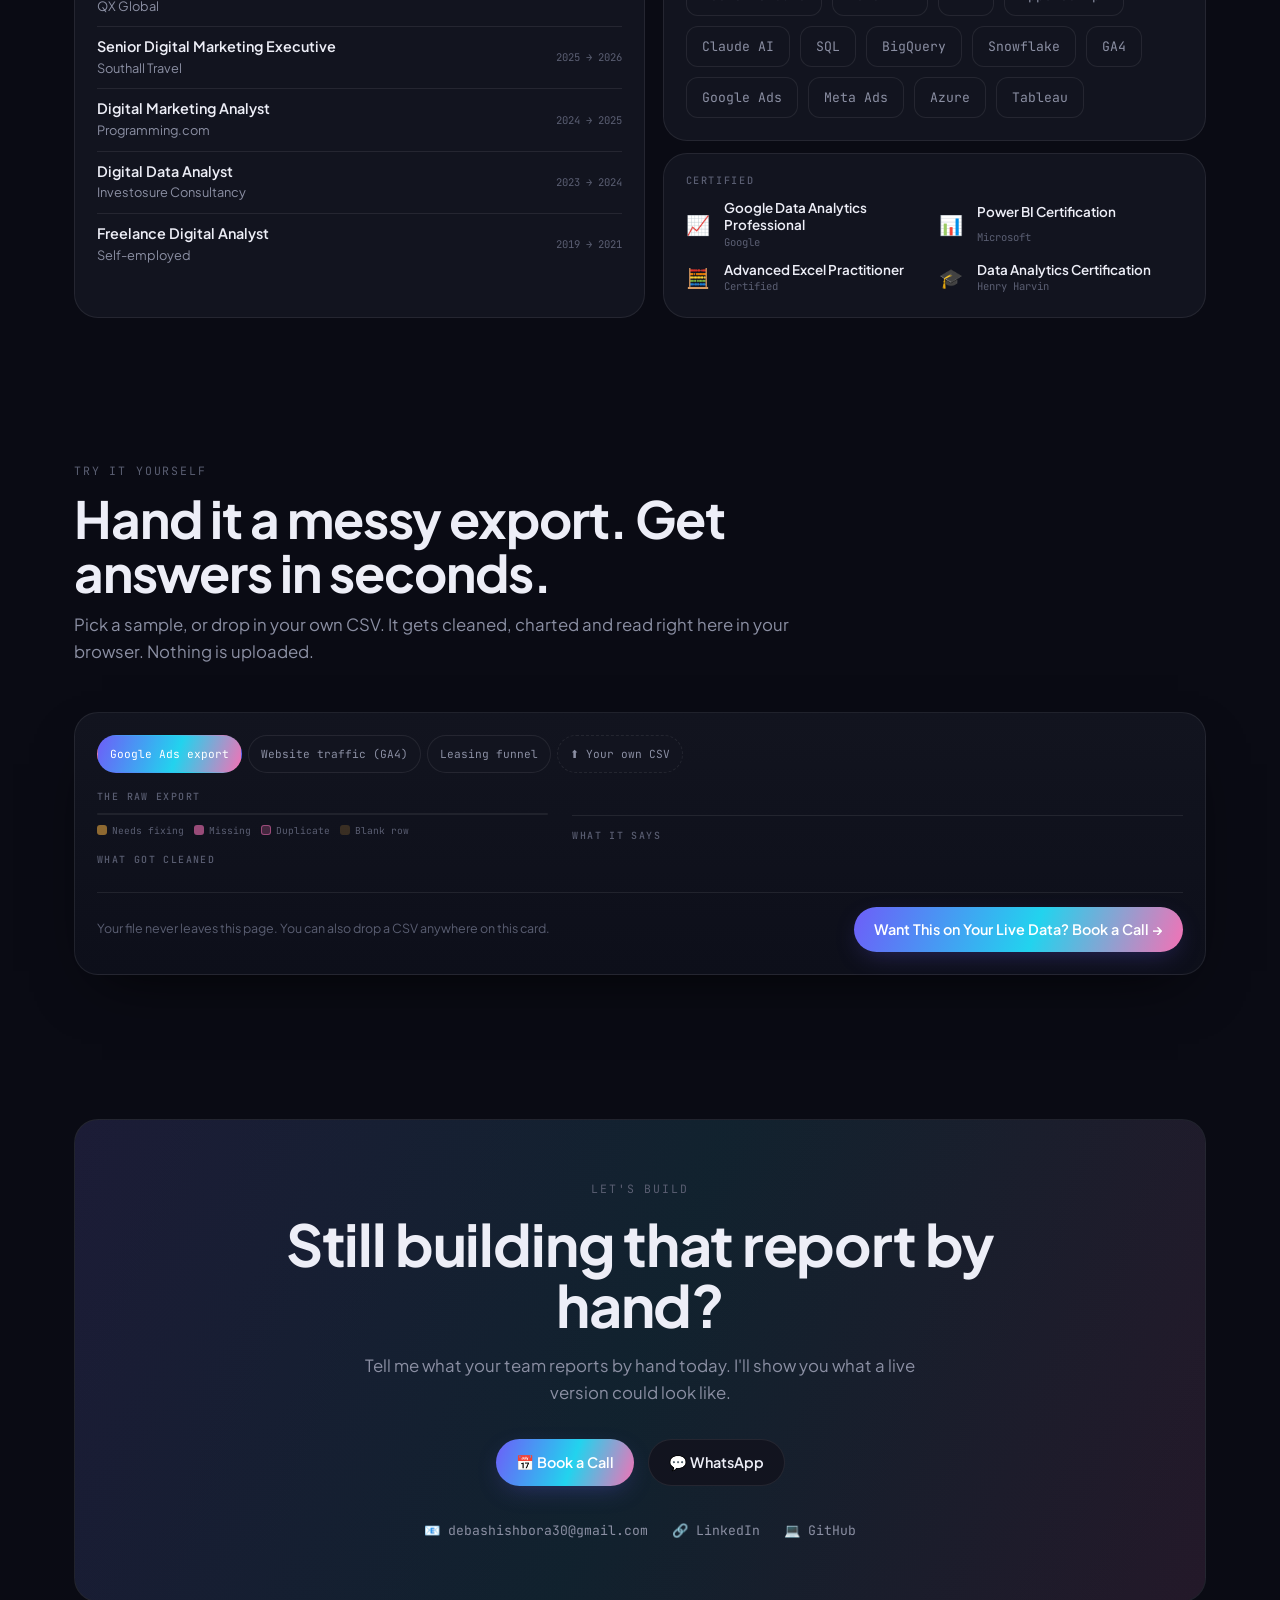
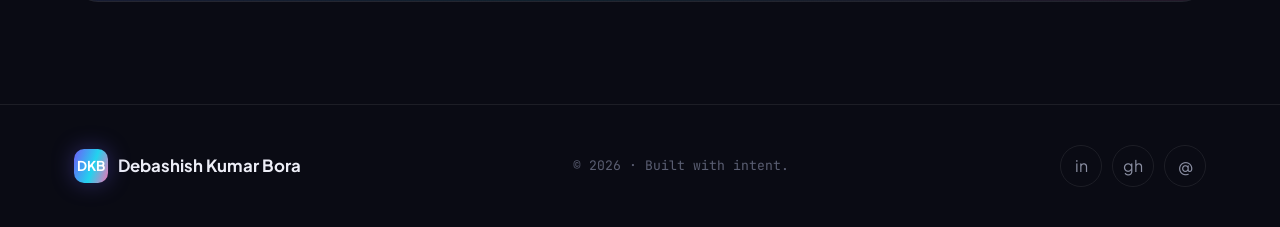
==== commit 63e7d2f1: "Add files via upload" ====
--- a/index.html
+++ b/index.html
@@ -1207,6 +1207,85 @@
 /* ---- estimator and contact: a little tighter ---- */
 .roi-note{margin:12px 0 16px}
 .ba-after{object-position:top left}
+
+/* ---- data lab: a messy export in, a dashboard and plain English out ---- */
+.lab-card{border:1px solid var(--border);border-radius:var(--r-lg);background:linear-gradient(180deg,var(--surface),var(--bg2));padding:14px;box-shadow:var(--card-shadow);position:relative;transition:border-color .25s,box-shadow .25s}
+.lab-card.drop{border-color:var(--cyan);box-shadow:0 0 0 3px color-mix(in srgb,var(--cyan) 25%,transparent)}
+.lab-src{display:flex;gap:6px;overflow-x:auto;padding-bottom:4px;margin-bottom:12px;scrollbar-width:none}
+.lab-src::-webkit-scrollbar{display:none}
+.lab-src .seg{white-space:nowrap;flex-shrink:0;min-height:38px;font-size:.7rem}
+.lab-src .seg.up{border-style:dashed}
+.lab-grid{display:grid;grid-template-columns:1fr;gap:16px}
+.lab-in,.lab-out{min-width:0}
+.lab-card h5{font-family:var(--mono);font-size:.62rem;letter-spacing:.14em;text-transform:uppercase;color:var(--faint);font-weight:500;margin:0 0 8px}
+.lab-raw{overflow:auto;max-height:230px;border:1px solid var(--border);border-radius:12px;background:var(--bg2);margin-bottom:14px}
+.lab-raw table{border-collapse:collapse;font-family:var(--mono);font-size:.64rem;white-space:nowrap;min-width:100%}
+.lab-raw td{padding:6px 10px;border-bottom:1px solid var(--border);color:var(--muted)}
+.lab-raw tr.h td{color:var(--text);font-weight:700;background:var(--surface2);position:sticky;top:0;z-index:1}
+.lab-raw tr.t td{color:var(--faint);font-style:italic}
+.lab-raw tr.b td{background:color-mix(in srgb,#f5b041 8%,transparent)}
+.lab-raw tr.d td{background:color-mix(in srgb,var(--magenta) 10%,transparent);text-decoration:line-through;text-decoration-color:color-mix(in srgb,var(--magenta) 60%,transparent)}
+.lab-raw td.fx{color:#f5b041;background:color-mix(in srgb,#f5b041 10%,transparent)}
+.lab-raw td.na{color:var(--magenta);background:color-mix(in srgb,var(--magenta) 12%,transparent)}
+.lab-raw td i{color:var(--faint);font-style:normal}
+.lab-key{display:flex;flex-wrap:wrap;gap:10px;margin:-6px 0 14px;font-family:var(--mono);font-size:.6rem;color:var(--faint)}
+.lab-key span{display:inline-flex;align-items:center;gap:5px}
+.lab-key i{width:10px;height:10px;border-radius:3px;display:block}
+.lab-key .k-fx{background:color-mix(in srgb,#f5b041 55%,transparent)}
+.lab-key .k-na{background:color-mix(in srgb,var(--magenta) 60%,transparent)}
+.lab-key .k-d{background:color-mix(in srgb,var(--magenta) 22%,transparent);border:1px solid color-mix(in srgb,var(--magenta) 50%,transparent)}
+.lab-key .k-b{background:color-mix(in srgb,#f5b041 18%,transparent)}
+.lab-steps{list-style:none;margin:0;padding:0;display:grid;gap:7px}
+.lab-steps li{position:relative;padding-left:25px;font-size:.82rem;line-height:1.45;color:var(--muted)}
+.lab-steps li::before{content:"\2713";position:absolute;left:0;top:1px;width:17px;height:17px;border-radius:50%;display:grid;place-items:center;font-size:.6rem;font-weight:700;color:#04121f;background:var(--emerald)}
+.lab-steps b{color:var(--text);font-weight:600}
+.lab-anim .lab-steps li{animation:labIn .45s var(--ease) both;animation-delay:var(--d)}
+@keyframes labIn{from{opacity:0;transform:translateY(6px)}to{opacity:1;transform:none}}
+.lab-kpis{display:grid;grid-template-columns:1fr 1fr;gap:8px;margin-bottom:12px}
+.lab-kpis div{border:1px solid var(--border);border-radius:12px;background:var(--surface);padding:11px 12px;min-width:0}
+.lab-kpis span{display:block;font-size:.68rem;color:var(--faint);white-space:nowrap;overflow:hidden;text-overflow:ellipsis}
+.lab-kpis b{display:block;font-family:var(--display);font-size:1.3rem;font-weight:700;margin-top:4px;line-height:1.1;white-space:nowrap}
+.lab-metrics{display:flex;gap:6px;overflow-x:auto;scrollbar-width:none;margin-bottom:8px}
+.lab-metrics::-webkit-scrollbar{display:none}
+.lab-metrics .seg{flex-shrink:0;white-space:nowrap}
+.lab-trend{position:relative;margin-bottom:14px}
+.lab-plot{position:relative;height:150px;touch-action:pan-y;cursor:crosshair}
+.lab-plot svg{width:100%;height:100%;display:block}
+.lab-ymax{font-family:var(--mono);font-size:.6rem;color:var(--faint);margin-bottom:2px}
+.lab-x{position:relative;height:16px;font-family:var(--mono);font-size:.6rem;color:var(--faint)}
+.lab-x span{position:absolute;top:3px;transform:translateX(-50%);white-space:nowrap}
+.lab-x span:first-child{transform:none}
+.lab-cur{position:absolute;top:0;bottom:0;width:1px;background:var(--border2);opacity:0;pointer-events:none}
+.lab-tip{position:absolute;top:4px;transform:translateX(10px);padding:7px 10px;border-radius:10px;background:var(--surface);border:1px solid var(--border2);font-family:var(--mono);font-size:.64rem;color:var(--muted);opacity:0;pointer-events:none;white-space:nowrap;box-shadow:0 10px 24px -12px rgba(0,0,0,.6)}
+.lab-tip.flip{transform:translateX(calc(-100% - 10px))}
+.lab-tip b{display:block;color:var(--text);font-size:.8rem;margin-top:2px}
+.lab-none{font-size:.82rem;color:var(--muted);padding:14px 0}
+.lab-bars{margin-bottom:14px}
+.lab-bar{display:grid;grid-template-columns:minmax(0,9.5em) 1fr auto;align-items:center;gap:10px;margin-bottom:7px;font-size:.78rem}
+.lab-bar span{color:var(--muted);white-space:nowrap;overflow:hidden;text-overflow:ellipsis}
+.lab-bar i{height:8px;border-radius:6px;background:var(--surface2);overflow:hidden}
+.lab-bar em{display:block;height:100%;border-radius:6px;background:var(--grad)}
+.lab-bar b{font-family:var(--mono);font-size:.7rem;color:var(--text);font-weight:600}
+.lab-anim .lab-bar em{animation:labGrow .8s var(--ease) both}
+@keyframes labGrow{from{width:0}}
+.lab-ins{border-top:1px solid var(--border);padding-top:12px}
+.lab-ins ul{list-style:none;margin:0;padding:0;display:grid;gap:9px}
+.lab-ins li{position:relative;padding-left:16px;font-size:.88rem;line-height:1.5;color:var(--muted)}
+.lab-ins li::before{content:"";position:absolute;left:0;top:.6em;width:7px;height:7px;border-radius:50%;background:var(--grad)}
+.lab-ins b{color:var(--text);font-weight:600}
+.lab-out.err .lab-ins li{color:var(--text)}
+.lab-foot{display:flex;flex-direction:column;gap:10px;align-items:stretch;margin-top:16px;padding-top:14px;border-top:1px solid var(--border)}
+.lab-foot span{font-size:.78rem;color:var(--faint)}
+.lab-foot .btn{justify-content:center;text-align:center}
+@media(min-width:900px){
+  .lab-card{padding:22px}
+  .lab-grid{grid-template-columns:.85fr 1.15fr;gap:24px}
+  .lab-kpis{grid-template-columns:repeat(4,1fr)}
+  .lab-raw{max-height:262px}
+  .lab-plot{height:170px}
+  .lab-foot{flex-direction:row;align-items:center;justify-content:space-between}
+}
+@media(prefers-reduced-motion:reduce){.lab-anim .lab-steps li,.lab-anim .lab-bar em{animation:none}}
 
 /* ---- trusted by: a slim moving line of names, the cards come later ---- */
 #trusted{padding-top:22px;padding-bottom:0}
@@ -1498,35 +1577,40 @@
   </div>
 </section>
 
-<!-- ESTIMATOR -->
-<section class="wrap" id="roi">
+<!-- DATA LAB -->
+<section class="wrap" id="lab">
   <div class="sec-head reveal">
-    <span class="eyebrow">Do the maths</span>
-    <h2>What is manual reporting costing you?</h2>
-    <p>Move the sliders. Nothing you enter leaves this page.</p>
+    <span class="eyebrow">Try it yourself</span>
+    <h2>Hand it a messy export. Get answers in seconds.</h2>
+    <p>Pick a sample, or drop in your own CSV. It gets cleaned, charted and read right here in your browser. Nothing is uploaded.</p>
   </div>
-  <div class="roi reveal">
-    <div class="roi-in">
-      <label class="roi-row"><span class="roi-l">Reports built by hand each week<b id="roiRv">5</b></span>
-        <input type="range" id="roiR" min="1" max="30" step="1" value="5"></label>
-      <label class="roi-row"><span class="roi-l">Hours each one takes<b id="roiHv">3</b></span>
-        <input type="range" id="roiH" min="0.5" max="10" step="0.5" value="3"></label>
-      <label class="roi-row"><span class="roi-l">Hourly cost of the person building them<b id="roiCv">£40</b></span>
-        <input type="range" id="roiC" min="10" max="200" step="5" value="40"></label>
-      <div class="roi-cur" role="group" aria-label="Currency">
-        <button type="button" class="seg on" data-cur="£">GBP £</button>
-        <button type="button" class="seg" data-cur="$">USD $</button>
+  <div class="lab-card reveal">
+    <div class="lab-src" role="group" aria-label="Choose the data">
+      <button type="button" class="seg on" data-s="ads">Google Ads export</button>
+      <button type="button" class="seg" data-s="ga4">Website traffic (GA4)</button>
+      <button type="button" class="seg" data-s="lease">Leasing funnel</button>
+      <button type="button" class="seg up" id="labUp">⬆ Your own CSV</button>
+      <input type="file" id="labFile" accept=".csv,.tsv,.txt,text/csv" hidden>
+    </div>
+    <div class="lab-grid">
+      <div class="lab-in">
+        <h5>The raw export</h5>
+        <div class="lab-raw" id="labRaw"></div>
+        <div class="lab-key" aria-hidden="true"><span><i class="k-fx"></i>Needs fixing</span><span><i class="k-na"></i>Missing</span><span><i class="k-d"></i>Duplicate</span><span><i class="k-b"></i>Blank row</span></div>
+        <h5>What got cleaned</h5>
+        <ol class="lab-steps" id="labSteps"></ol>
+      </div>
+      <div class="lab-out" id="labOut">
+        <div class="lab-kpis" id="labKpis"></div>
+        <div class="lab-metrics" id="labMetrics" role="group" aria-label="Metric to chart"></div>
+        <div class="lab-trend" id="labTrend"></div>
+        <div class="lab-bars" id="labBars"></div>
+        <div class="lab-ins"><h5>What it says</h5><ul id="labIns"></ul></div>
       </div>
     </div>
-    <div class="roi-out">
-      <span class="roi-k">Time spent on manual reporting</span>
-      <div class="roi-big grad-text"><span id="roiHours">720</span> hours a year</div>
-      <div class="roi-two">
-        <div><b id="roiCost">£28,800</b><span>in salary cost a year</span></div>
-        <div><b id="roiWeeks">18</b><span>working weeks a year</span></div>
-      </div>
-      <p class="roi-note">Based on 48 working weeks. Bring these numbers to the call.</p>
-      <a href="#contact" data-book class="btn btn-primary">Book a Call With These Numbers →</a>
+    <div class="lab-foot">
+      <span>Your file never leaves this page. You can also drop a CSV anywhere on this card.</span>
+      <a href="#contact" data-book class="btn btn-primary">Want This on Your Live Data? Book a Call →</a>
     </div>
   </div>
 </section>
@@ -2479,7 +2563,7 @@
   (window.DKB.demos||[]).forEach(function(d){ITEMS.push({g:'Live demos',t:'Open '+d.t,h:d.tool,a:'demo:'+d.k,k:d.t+' '+d.tool+' demo dashboard open'});});
   [['Work','#work','dashboards projects portfolio agents'],['How I work','#process','process steps services'],['Before and after','#transform','slider spreadsheet'],
    ['Clients','#clients','brands'],['Skills','#skills','stack tools'],['About','#about','background bio experience'],
-   ['Credentials','#certs','certifications certificates'],['Reporting cost estimator','#roi','calculator roi savings'],['Contact','#contact','email hire']]
+   ['Credentials','#certs','certifications certificates'],['Data lab','#lab','try upload csv messy data clean chart insights'],['Contact','#contact','email hire']]
    .forEach(function(s){ITEMS.push({g:'Jump to',t:s[0],h:'Section',a:'go:'+s[1],k:s[0]+' '+s[2]});});
   [['Book a call','Calendly','book','schedule meeting hire'],['Message on WhatsApp','Opens WhatsApp','wa','chat message'],
    ['Copy email address','Clipboard','email','mail contact'],['Take the guided tour','Narrated','tour','walkthrough'],
@@ -2525,6 +2609,7 @@
 })();
 
 </script>
+<script src="assets/lab.js" defer></script>
 <script src="assets/jarvis-brain.js" defer></script>
 <script src="assets/jarvis.js" defer></script>
 </body>
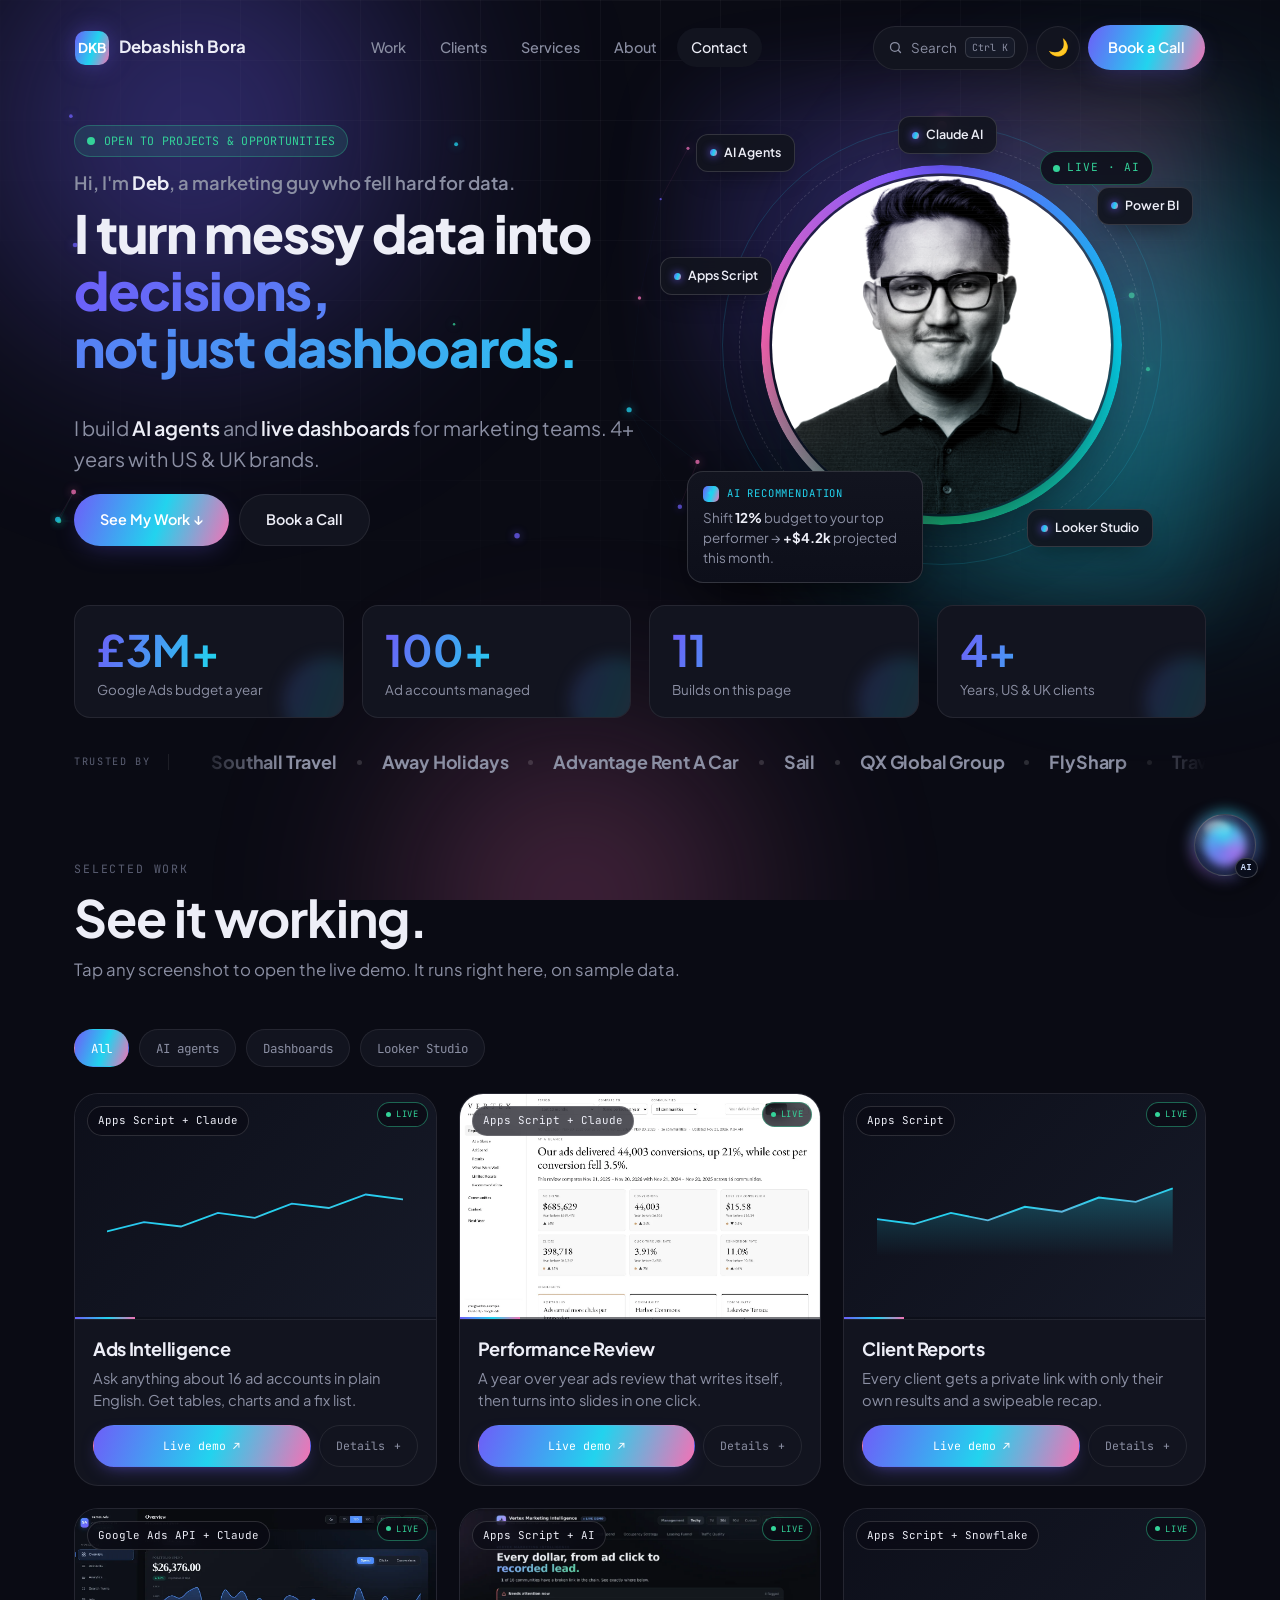
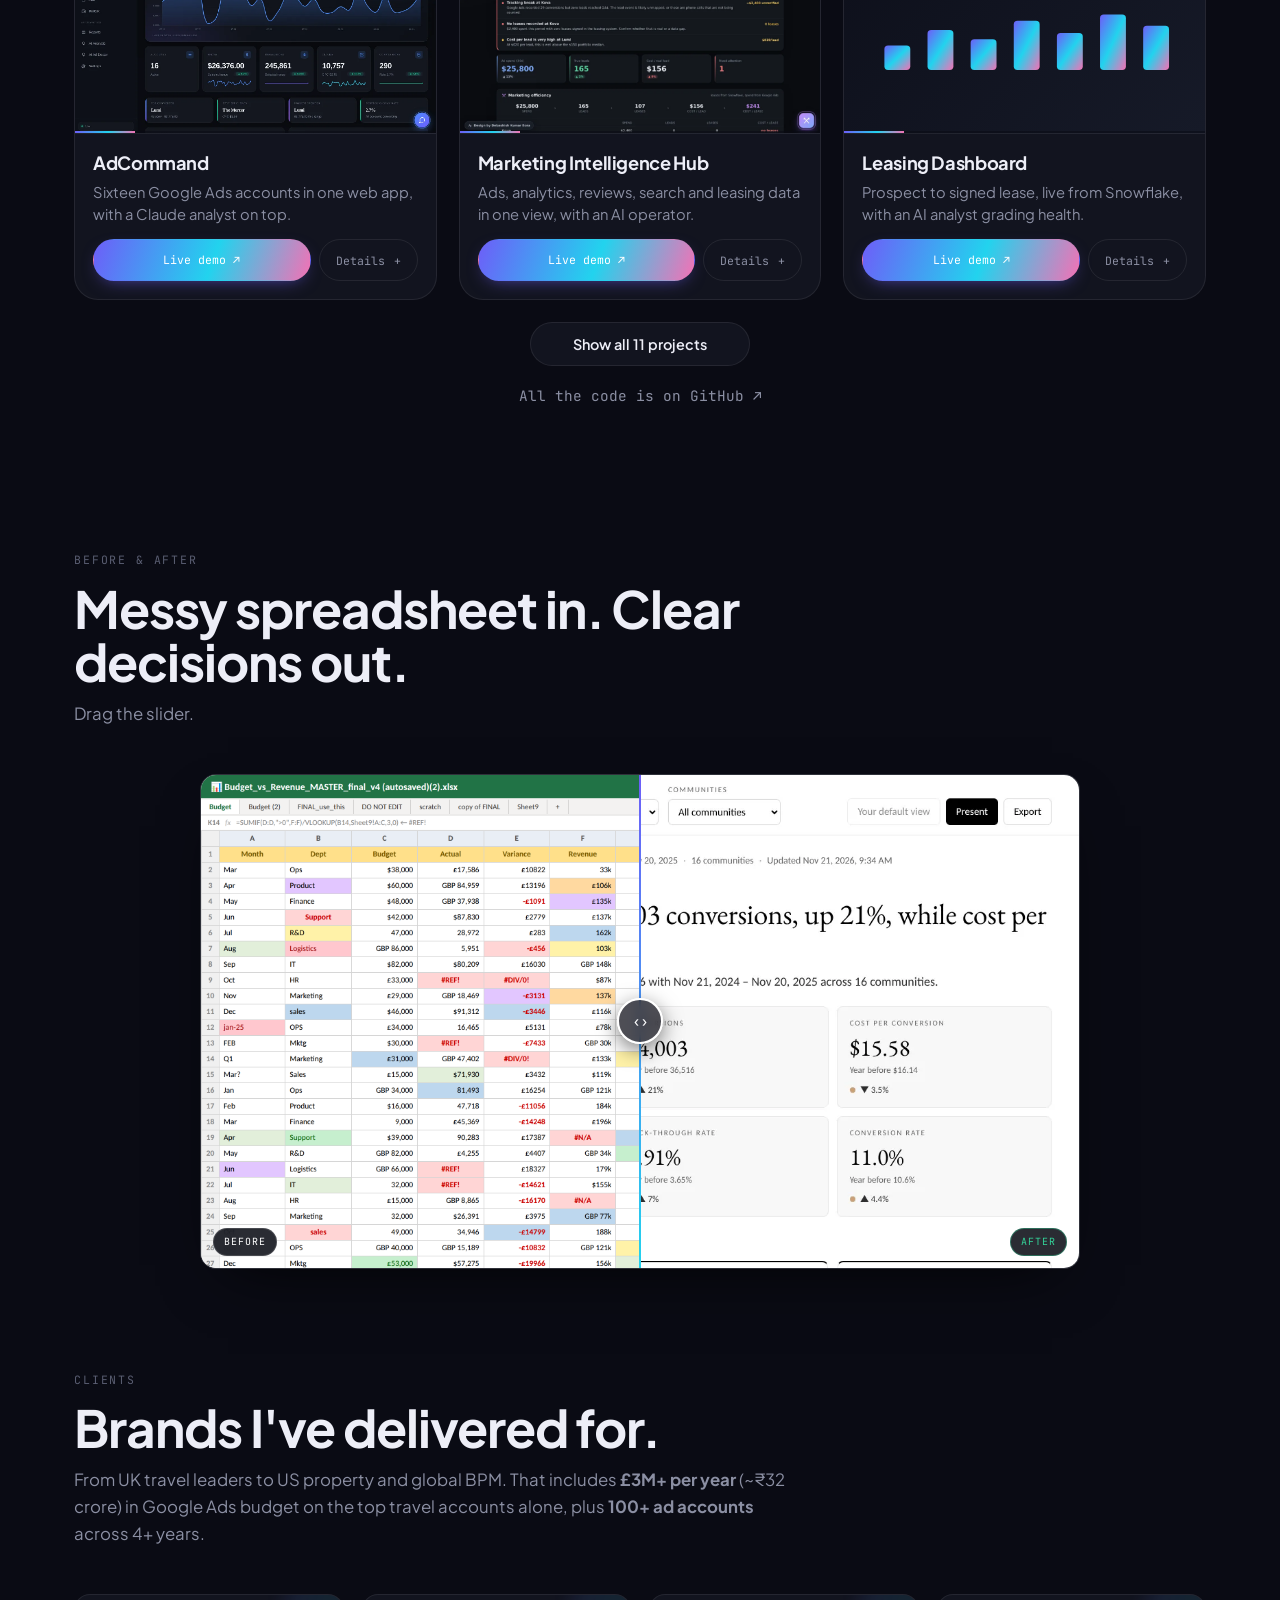
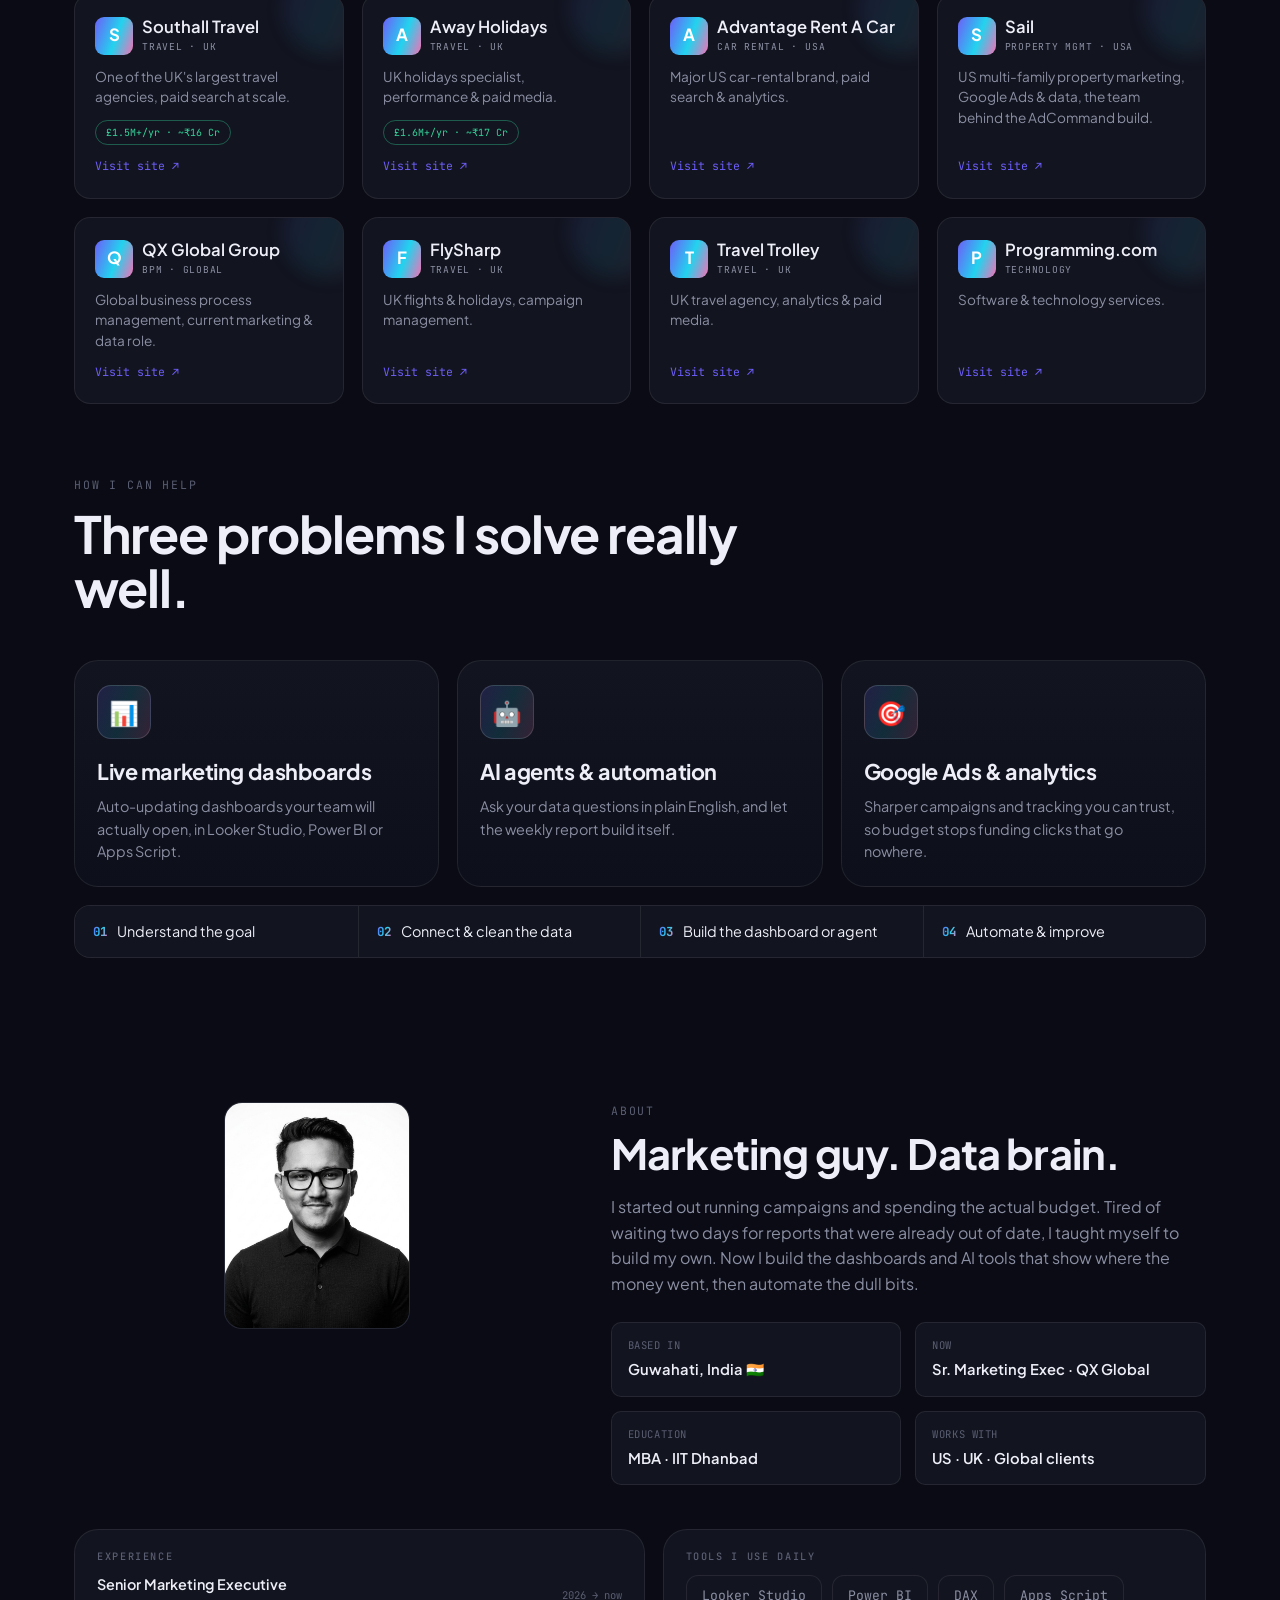
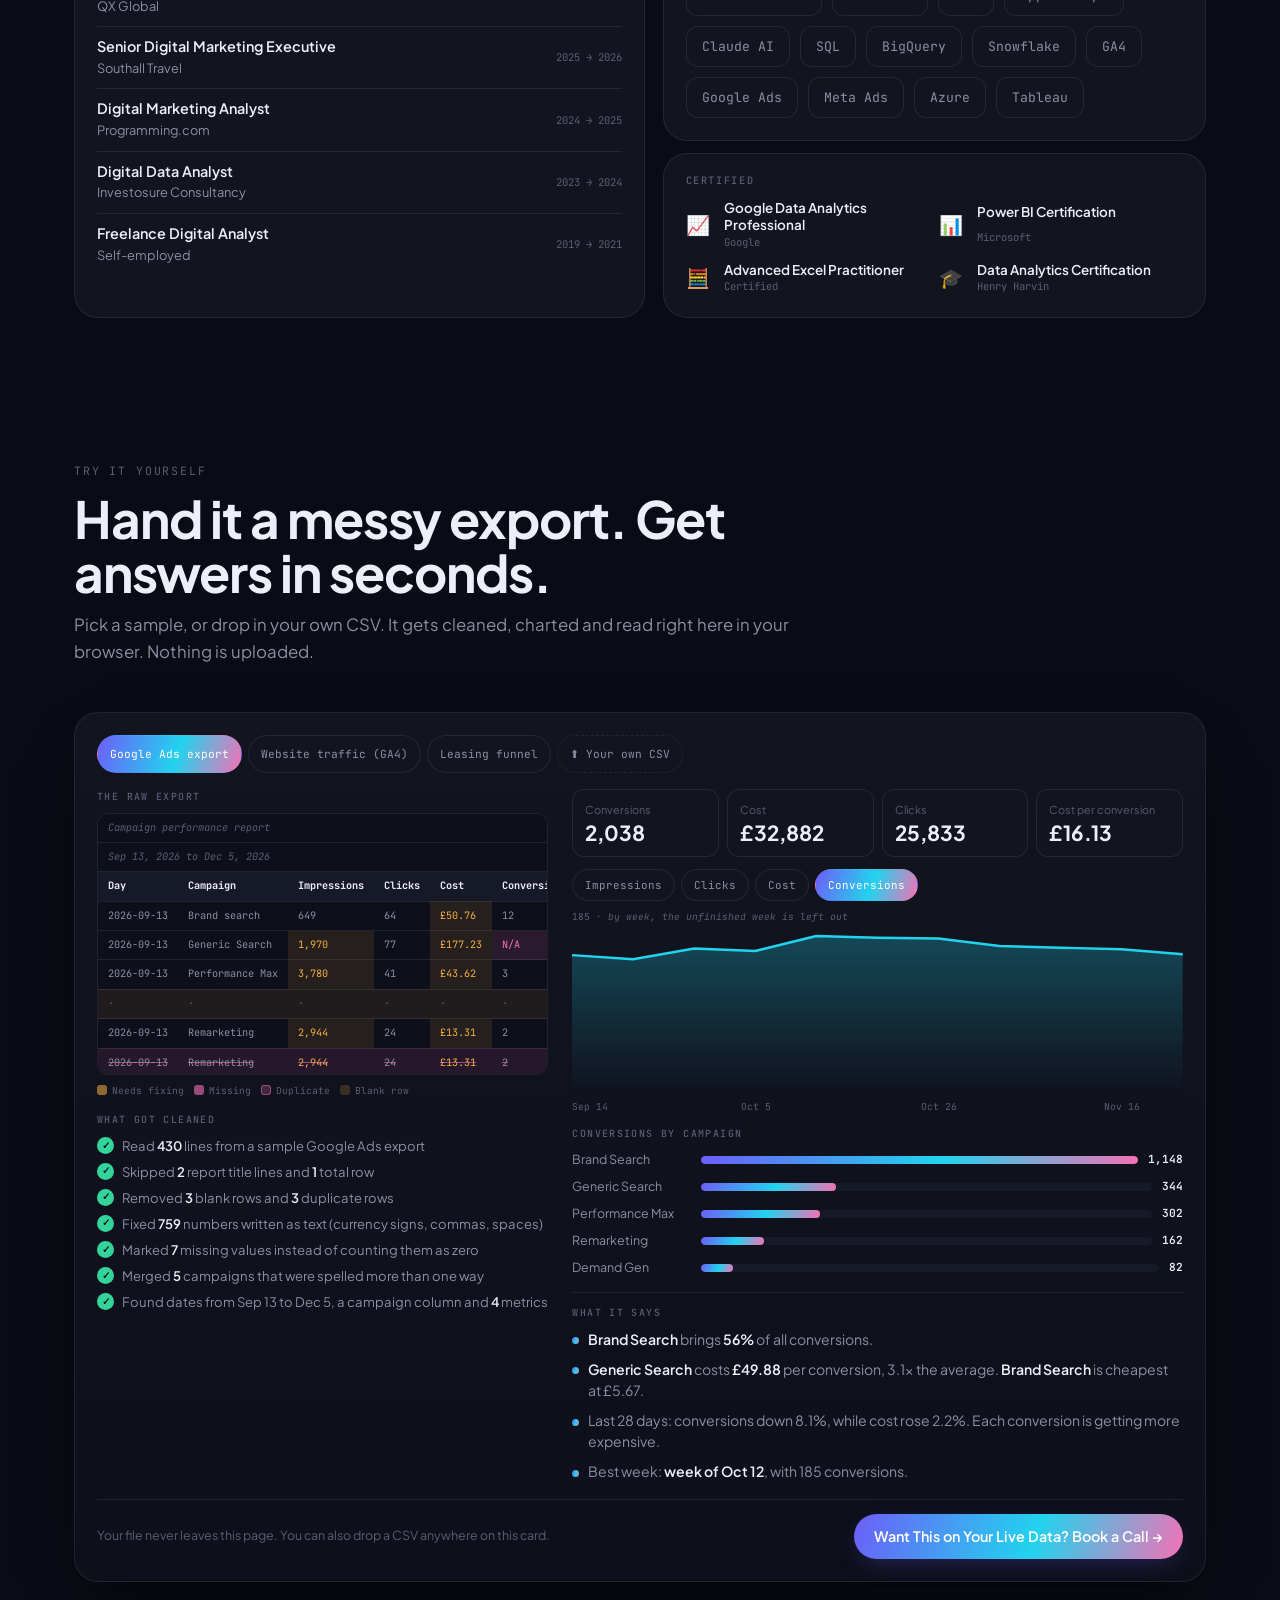
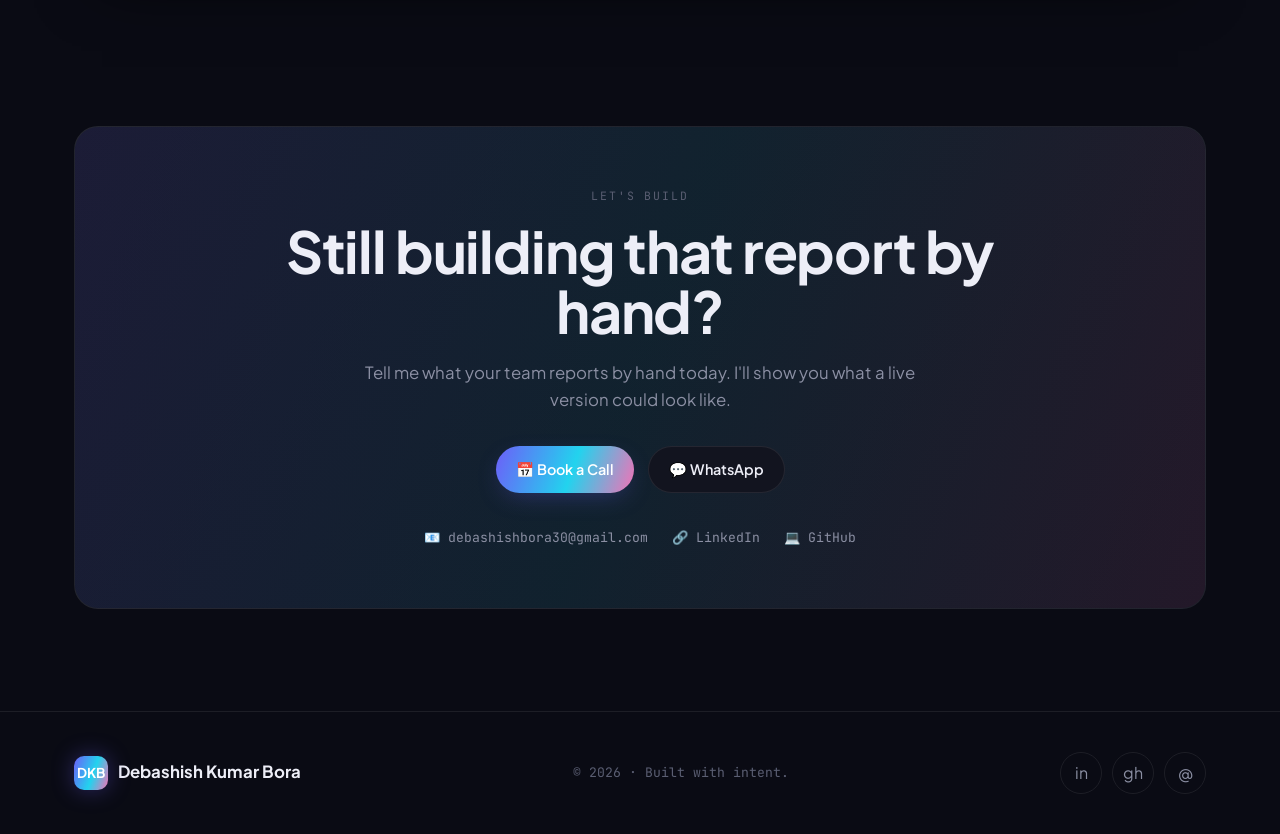
==== commit 7bbcd97a: "Add files via upload" ====
--- a/index.html
+++ b/index.html
@@ -2,6 +2,17 @@
 <html lang="en" data-theme="dark">
 <head>
 <meta charset="UTF-8" />
+<script>
+/* Phones get the app built for them at /m/. Tablets and computers stay here.
+   ?desktop=1 keeps this full site for the rest of the visit (the link at the bottom of the phone app). */
+(function(){try{
+  var q=location.search,ss=window.sessionStorage;
+  if(/[?&]desktop=1(&|$)/.test(q)){ss.setItem('dkb_view','desktop');return;}
+  if(ss.getItem('dkb_view')==='desktop')return;
+  var small=Math.min(screen.width,screen.height)<600, touch=(window.matchMedia&&matchMedia('(pointer:coarse)').matches)||('ontouchstart' in window);
+  if(small&&touch){location.replace((location.protocol==='file:'?'m/index.html':'m/')+location.hash);}
+}catch(e){}})();
+</script>
 <meta name="viewport" content="width=device-width, initial-scale=1.0" />
 <title>Debashish Kumar Bora · Data & Automation Analyst</title>
 <meta name="description" content="Debashish Kumar Bora · Data & Automation Analyst. I build live, AI-powered dashboards and AI agents in Looker Studio, Power BI & Google Apps Script that turn messy data into decisions. 4+ years, US & UK clients." />
@@ -13,6 +24,7 @@
 <script>try{var th0=localStorage.getItem("dkb_theme");if(th0==="light"||th0==="dark")document.documentElement.setAttribute("data-theme",th0);}catch(e){}</script>
 
 <!-- Favicons -->
+<link rel="alternate" media="only screen and (max-width: 640px)" href="https://debashishkumarbora.github.io/m/" />
 <link rel="icon" type="image/svg+xml" href="images/favicon.svg" />
 <link rel="icon" type="image/png" sizes="32x32" href="images/favicon-32.png" />
 <link rel="apple-touch-icon" sizes="180x180" href="images/apple-touch-icon.png" />
@@ -2612,5 +2624,21 @@
 <script src="assets/lab.js" defer></script>
 <script src="assets/jarvis-brain.js" defer></script>
 <script src="assets/jarvis.js" defer></script>
+<a href="m/" id="toMobile" class="to-mobile" hidden>📱 Back to mobile view</a>
+<style>
+.to-mobile{position:fixed;left:50%;bottom:calc(84px + env(safe-area-inset-bottom,0px));transform:translateX(-50%);z-index:9998;padding:10px 16px;border-radius:22px;
+  background:var(--surface);border:1px solid var(--border2);color:var(--text);font:600 13px/1 var(--body);text-decoration:none;white-space:nowrap;box-shadow:0 12px 30px -12px rgba(0,0,0,.6)}
+.to-mobile[hidden]{display:none}
+</style>
+<script>
+(function(){try{
+  var forced=sessionStorage.getItem('dkb_view')==='desktop', small=Math.min(screen.width,screen.height)<600;
+  if(!forced||!small) return;
+  var a=document.getElementById('toMobile');
+  a.href=(location.protocol==='file:'?'m/index.html':'m/');
+  a.hidden=false;
+  a.addEventListener('click',function(){try{sessionStorage.removeItem('dkb_view');}catch(e){}});
+}catch(e){}})();
+</script>
 </body>
 </html>
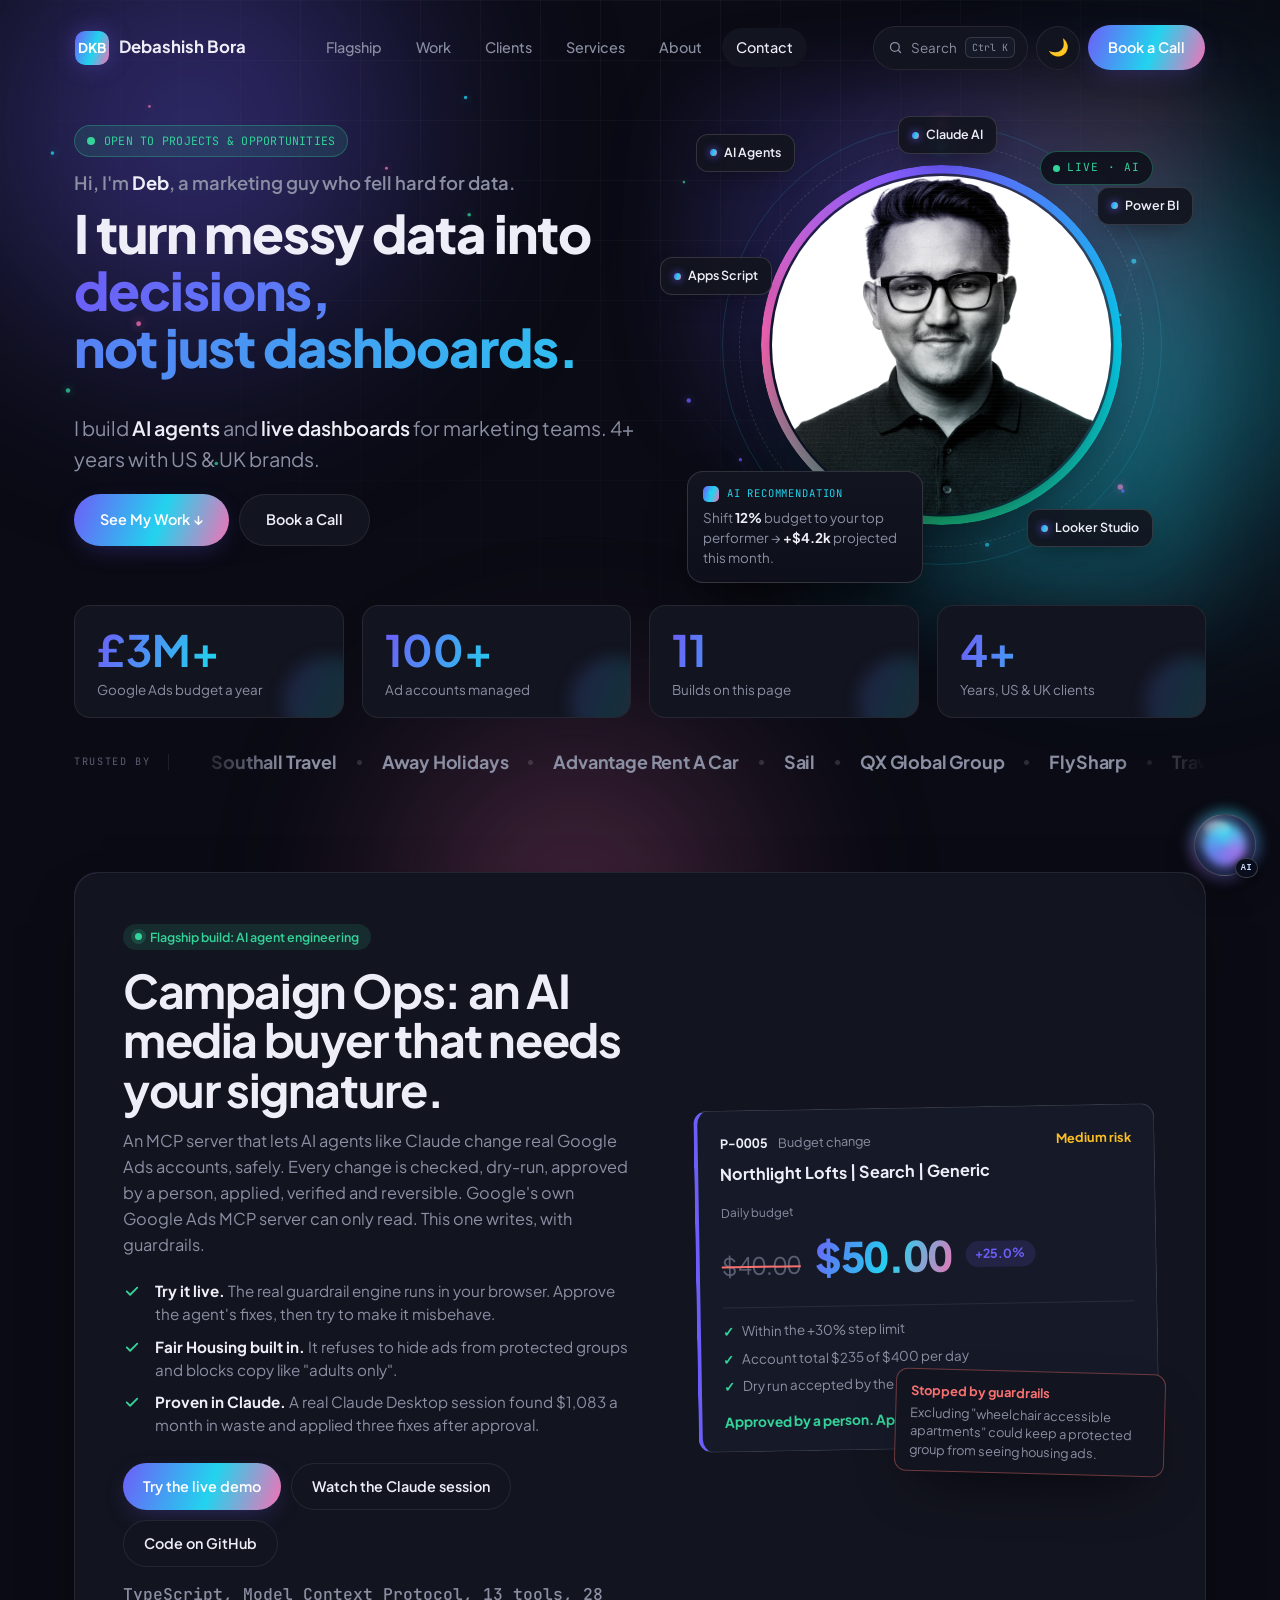
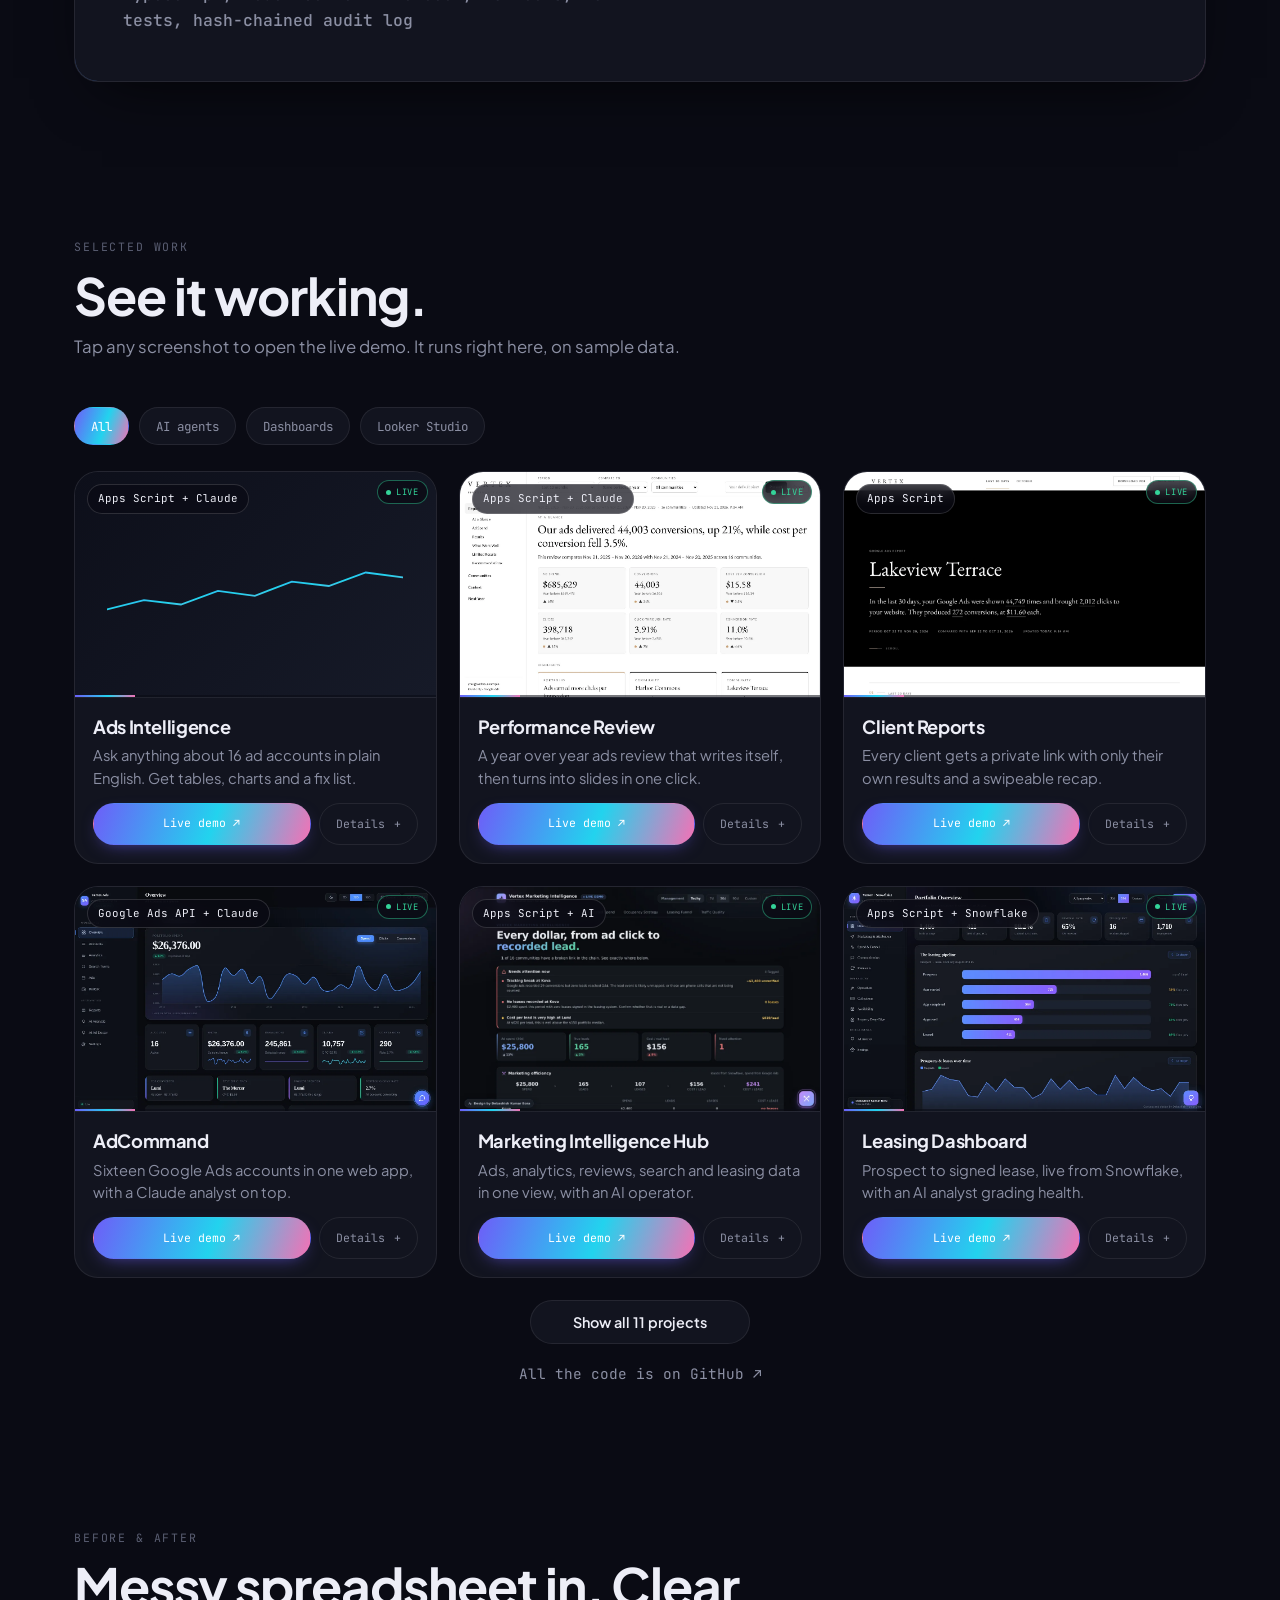
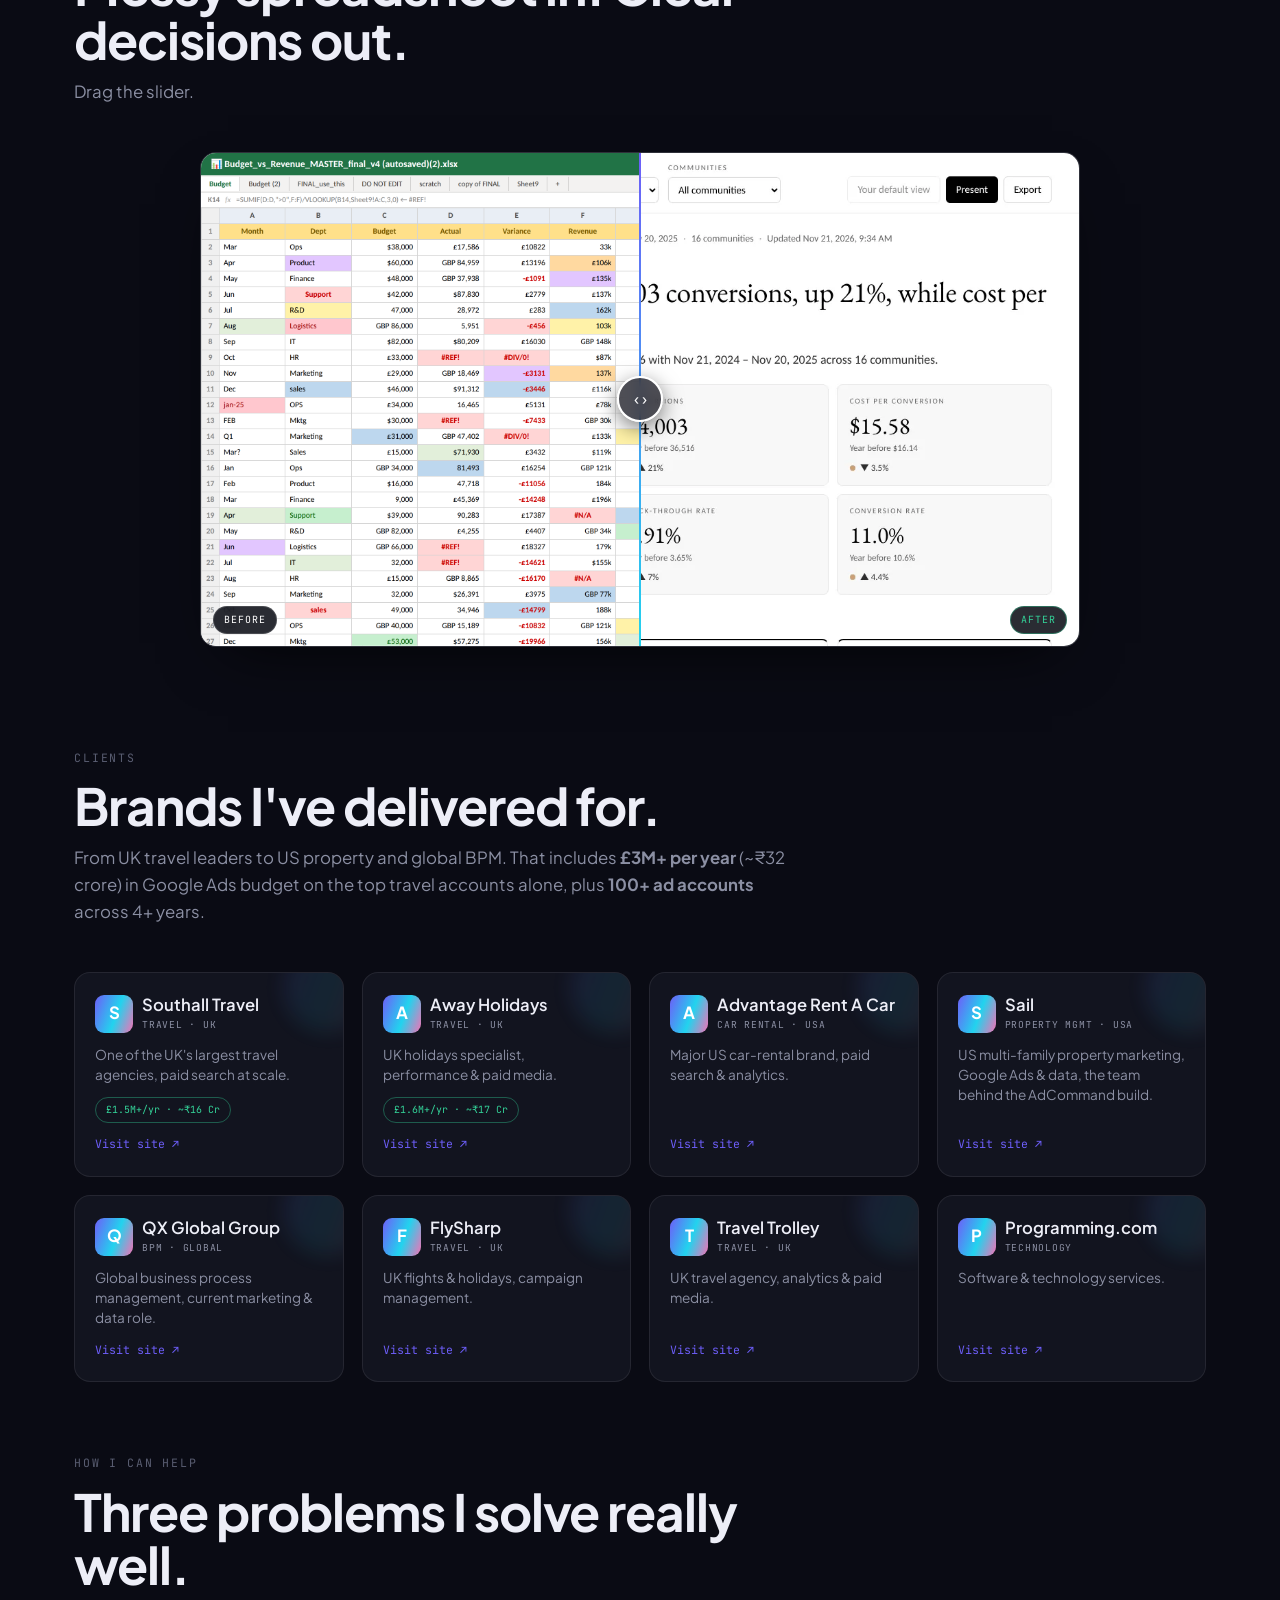
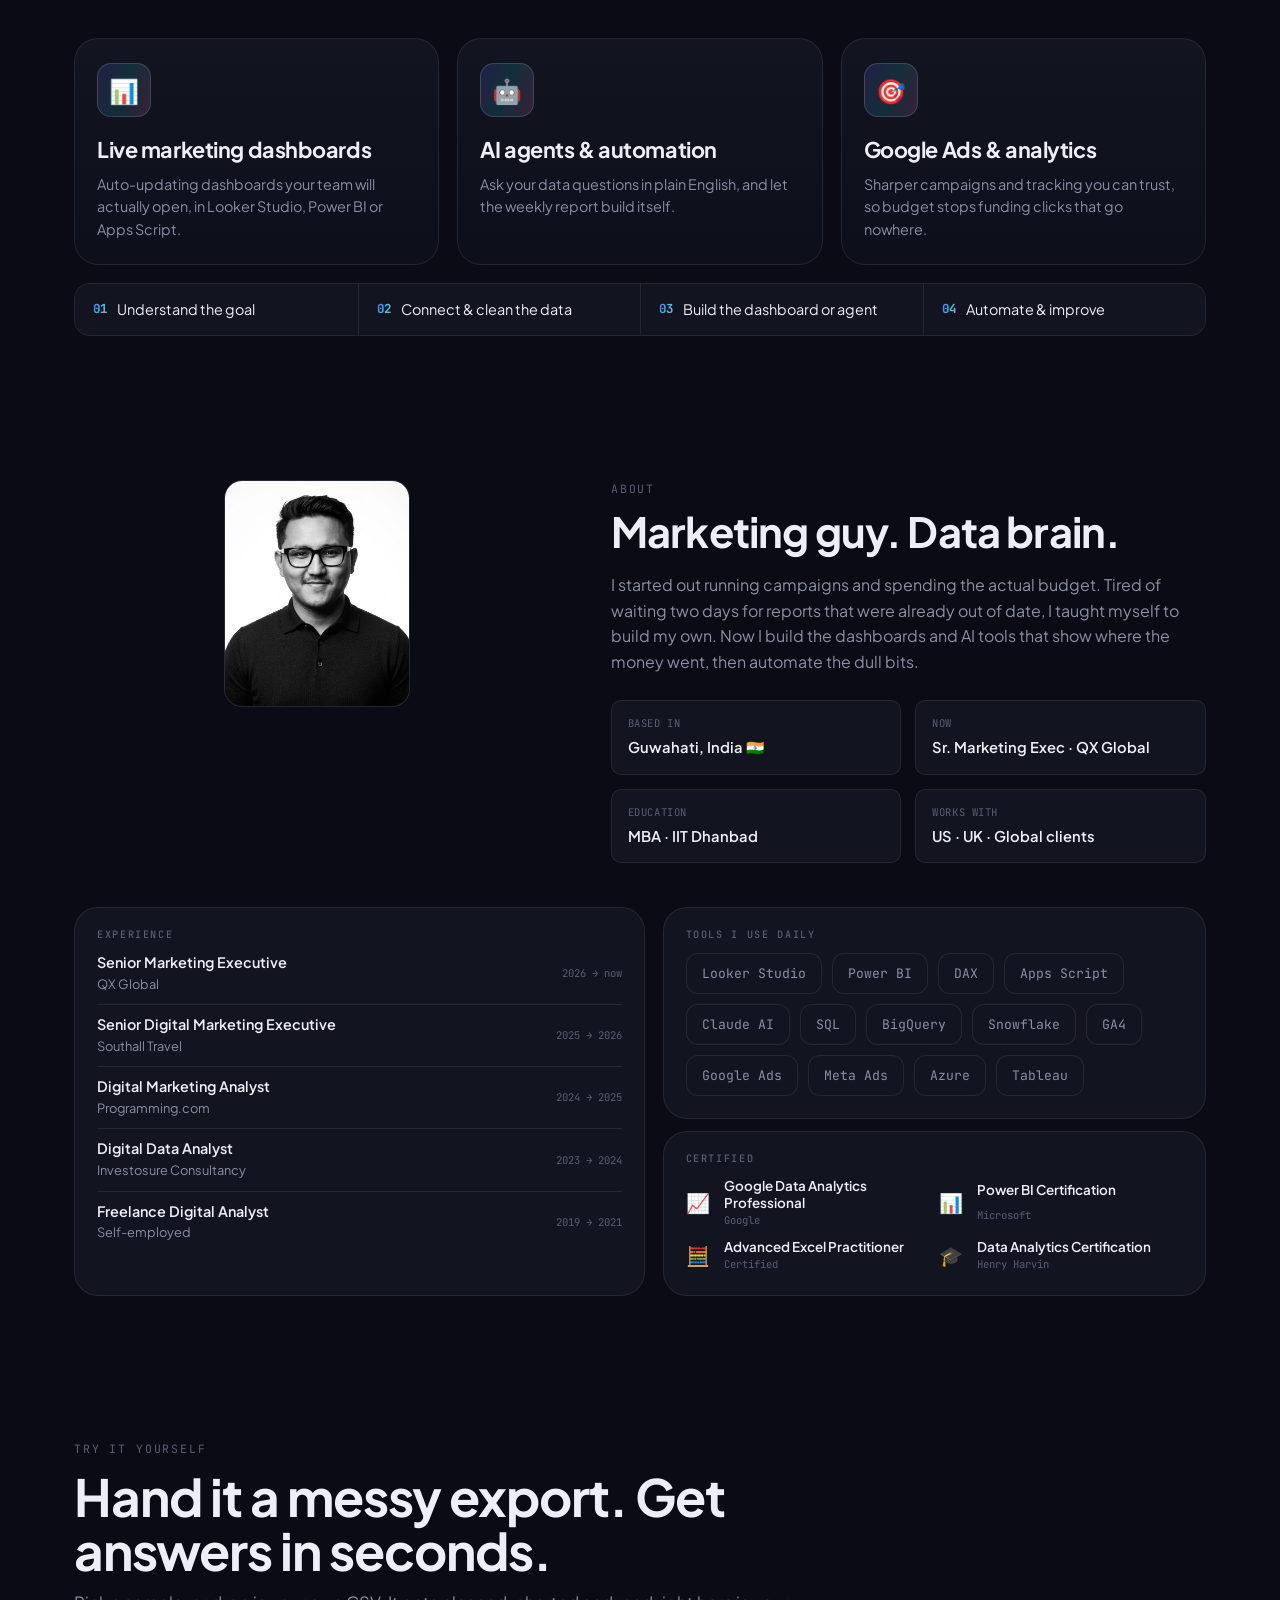
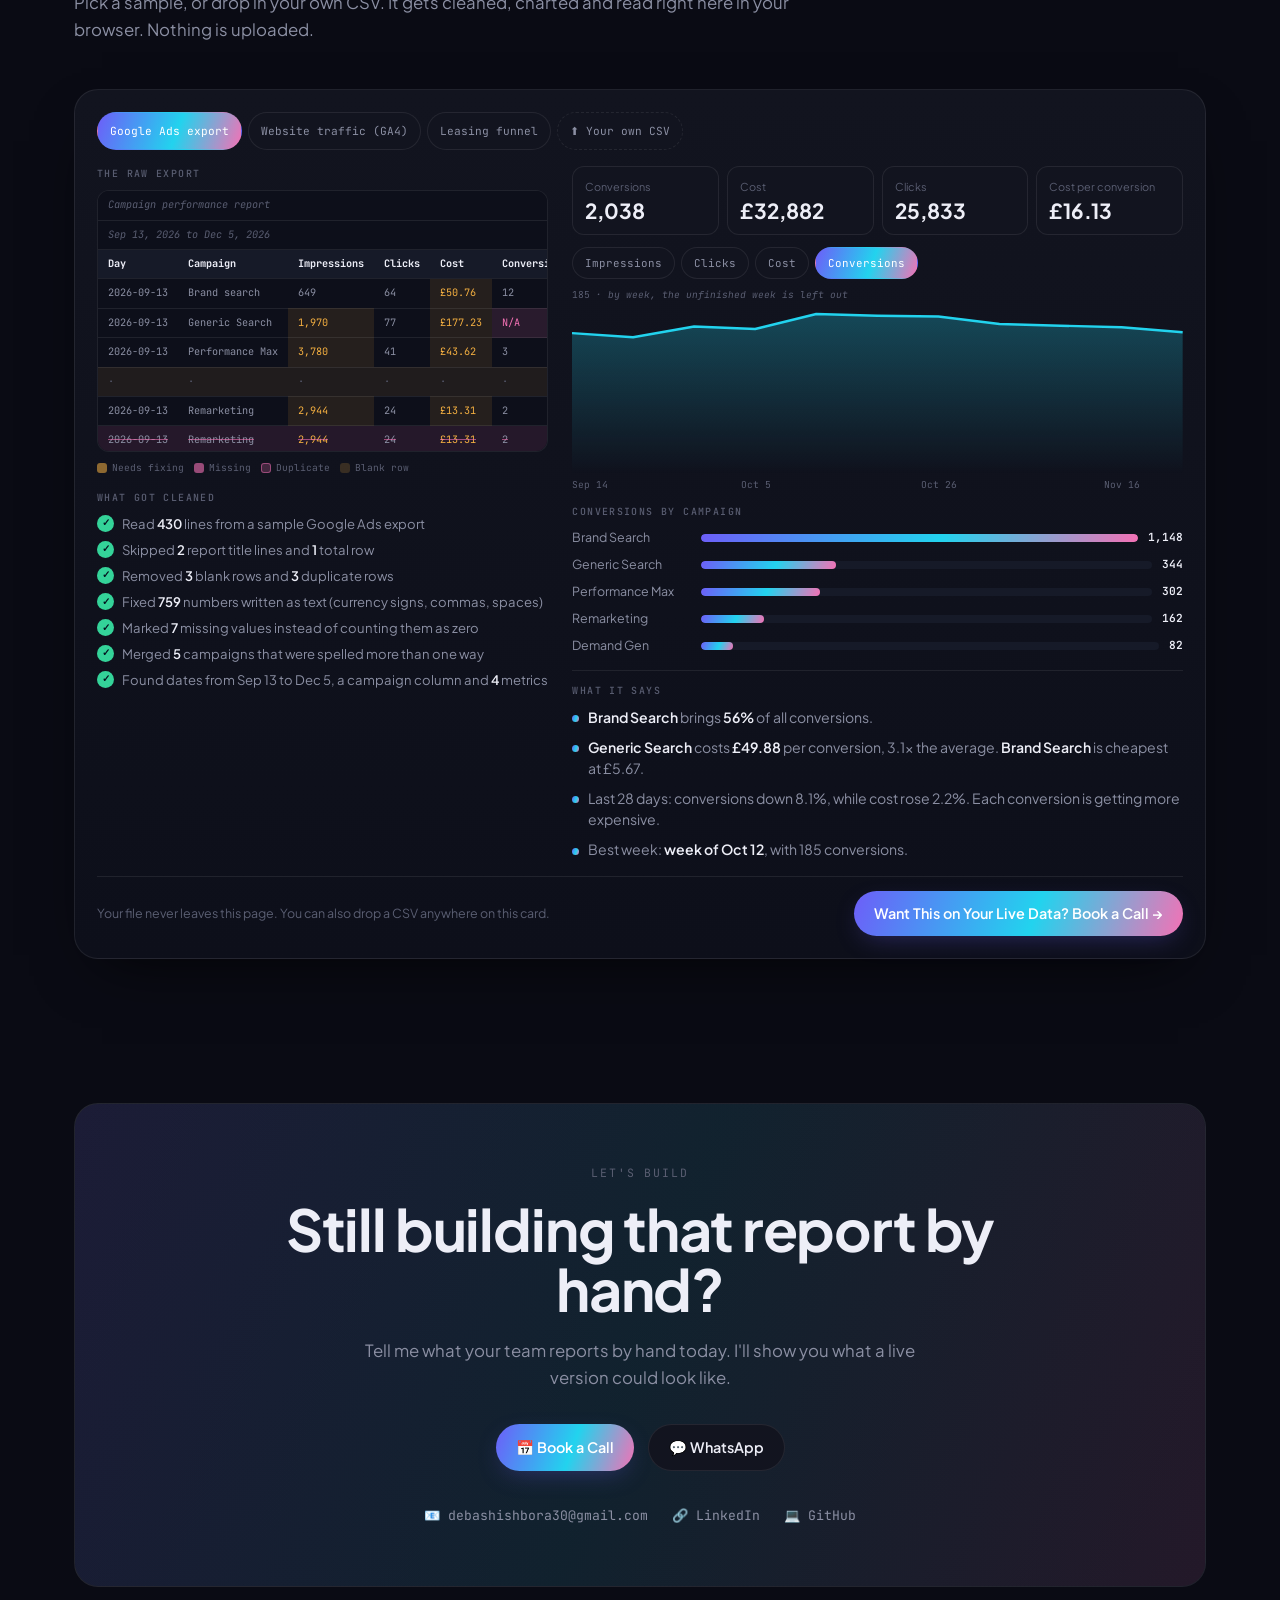
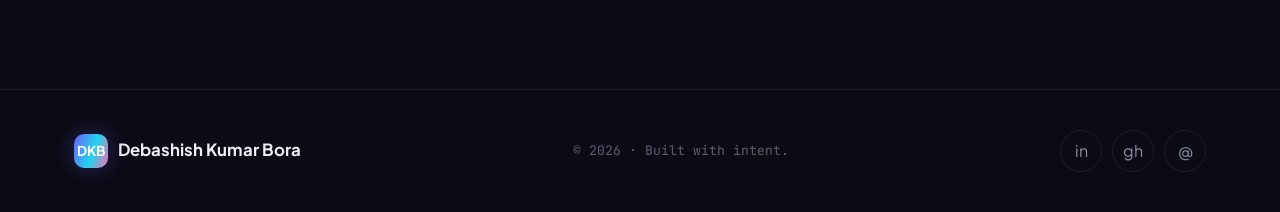
==== commit 470379c8: "Add files via upload" ====
--- a/index.html
+++ b/index.html
@@ -802,6 +802,43 @@
 .ba-range::-webkit-slider-thumb{-webkit-appearance:none; appearance:none; width:64px; height:100%; cursor:ew-resize}
 .ba-range::-moz-range-thumb{width:64px; height:100%; border:0; background:transparent; cursor:ew-resize}
 @media(prefers-reduced-motion:reduce){ .ba-handle{animation:none} }
+
+/* ===== FLAGSHIP: Campaign Ops MCP ===== */
+#flagship{padding-top:clamp(56px,8vw,96px)}
+.fl-wrap{position:relative;display:grid;grid-template-columns:minmax(0,1.05fr) minmax(0,.95fr);gap:clamp(28px,5vw,64px);align-items:center;padding:clamp(26px,4vw,48px);border-radius:var(--r-lg);background:var(--surface);border:1px solid var(--border);box-shadow:var(--card-shadow);overflow:hidden}
+.fl-wrap::before{content:"";position:absolute;inset:-1px;border-radius:inherit;padding:1px;background:var(--grad);-webkit-mask:linear-gradient(#000 0 0) content-box,linear-gradient(#000 0 0);-webkit-mask-composite:xor;mask-composite:exclude;opacity:.55;pointer-events:none}
+.fl-tag{display:inline-flex;align-items:center;gap:8px;font:600 .78rem/1 var(--body);color:var(--emerald);background:rgba(52,211,153,.12);border-radius:999px;padding:7px 12px}
+.fl-tag i{width:7px;height:7px;border-radius:50%;background:var(--emerald);box-shadow:0 0 0 4px rgba(52,211,153,.18)}
+.fl-copy h2{margin:16px 0 0;font-size:clamp(1.8rem,4.2vw,2.9rem);line-height:1.06;letter-spacing:-.03em}
+.fl-copy>p{margin:14px 0 0;color:var(--muted);font-size:1.02rem;line-height:1.6;max-width:58ch}
+.fl-points{list-style:none;margin:22px 0 0;padding:0;display:grid;gap:10px}
+.fl-points li{display:grid;grid-template-columns:22px minmax(0,1fr);gap:10px;font-size:.95rem;line-height:1.5}
+.fl-points b{color:var(--text)}
+.fl-points span{color:var(--muted)}
+.fl-points svg{width:18px;height:18px;margin-top:2px;color:var(--emerald)}
+.fl-cta{display:flex;gap:10px;flex-wrap:wrap;margin-top:26px}
+.fl-cta .btn{min-height:46px}
+.fl-meta{margin:16px 0 0;font:500 .78rem/1.5 var(--mono);color:var(--faint)}
+.fl-art{position:relative}
+.fl-slip{position:relative;background:var(--surface2);border:1px solid var(--border2);border-left:4px solid var(--indigo);border-radius:14px;padding:22px 22px 18px;transform:rotate(-1deg)}
+.fl-slip-h{display:flex;align-items:center;gap:10px;font-size:.8rem;color:var(--muted)}
+.fl-slip-h b{color:var(--text);font-variant-numeric:tabular-nums}
+.fl-slip-h em{margin-left:auto;font-style:normal;font-weight:700;color:var(--amber)}
+.fl-slip-t{margin:8px 0 0;font-weight:700;font-size:1.02rem}
+.fl-slip-f{margin:16px 0 2px;font-size:.74rem;color:var(--muted)}
+.fl-vals{display:flex;align-items:baseline;gap:14px;flex-wrap:wrap}
+.fl-was{font-size:1.5rem;color:var(--faint);text-decoration:line-through;text-decoration-color:#F87171;text-decoration-thickness:2px;font-variant-numeric:tabular-nums}
+.fl-now{font-size:2.6rem;font-weight:800;letter-spacing:-.03em;background:var(--grad);-webkit-background-clip:text;background-clip:text;color:transparent;font-variant-numeric:tabular-nums}
+.fl-delta{align-self:center;font-size:.78rem;font-weight:700;color:var(--indigo);background:rgba(109,94,248,.14);border-radius:999px;padding:3px 10px}
+.fl-checks{list-style:none;margin:16px 0 0;padding:12px 0 0;border-top:1px solid var(--border);display:grid;gap:6px;font-size:.84rem;color:var(--muted)}
+.fl-checks li::before{content:"\2713";color:var(--emerald);font-weight:800;margin-right:8px}
+.fl-checks li.x{color:#F87171}
+.fl-checks li.x::before{content:"\2715";color:#F87171}
+.fl-ok{margin:14px 0 0;font-weight:700;font-size:.86rem;color:var(--emerald)}
+.fl-blocked{position:absolute;right:-8px;bottom:-26px;max-width:270px;background:var(--surface);border:1px solid rgba(248,113,113,.4);border-radius:12px;padding:12px 14px;font-size:.8rem;line-height:1.45;color:var(--muted);box-shadow:var(--card-shadow);transform:rotate(1.5deg)}
+.fl-blocked b{display:block;color:#F87171;margin-bottom:3px}
+@media (max-width:900px){.fl-wrap{grid-template-columns:minmax(0,1fr)}.fl-art{margin-bottom:28px}.fl-blocked{right:0}}
+@media (max-width:520px){.fl-slip{transform:none}.fl-now{font-size:2.1rem}.fl-blocked{position:relative;right:auto;bottom:auto;margin-top:12px;max-width:none;transform:none}.fl-art{margin-bottom:0}.fl-cta .btn{width:100%}}
 </style>
 
 <style>
@@ -1337,6 +1374,7 @@
   <nav class="nav wrap">
     <a href="#top" class="logo"><span class="mark">DKB</span> Debashish Bora</a>
     <div class="nav-links" id="navlinks">
+      <a href="#flagship">Flagship</a>
       <a href="#work">Work</a>
       <a href="#clients">Clients</a>
       <a href="#services">Services</a>
@@ -1411,6 +1449,40 @@
     <span class="tb-k">Trusted by</span>
     <span class="tb-track"><span class="tb-row"><span>Southall Travel</span><i></i><span>Away Holidays</span><i></i><span>Advantage Rent A Car</span><i></i><span>Sail</span><i></i><span>QX Global Group</span><i></i><span>FlySharp</span><i></i><span>Travel Trolley</span><i></i><span>Programming.com</span><i></i></span><span class="tb-row" aria-hidden="true"><span>Southall Travel</span><i></i><span>Away Holidays</span><i></i><span>Advantage Rent A Car</span><i></i><span>Sail</span><i></i><span>QX Global Group</span><i></i><span>FlySharp</span><i></i><span>Travel Trolley</span><i></i><span>Programming.com</span><i></i></span></span>
   </a>
+</section>
+
+
+<!-- FLAGSHIP: Campaign Ops MCP -->
+<section class="wrap" id="flagship">
+  <div class="fl-wrap reveal">
+    <div class="fl-copy">
+      <span class="fl-tag"><i></i>Flagship build: AI agent engineering</span>
+      <h2>Campaign Ops: an AI media buyer that needs your signature.</h2>
+      <p>An MCP server that lets AI agents like Claude change real Google Ads accounts, safely. Every change is checked, dry-run, approved by a person, applied, verified and reversible. Google's own Google Ads MCP server can only read. This one writes, with guardrails.</p>
+      <ul class="fl-points">
+        <li><svg viewBox="0 0 24 24" fill="none" stroke="currentColor" stroke-width="2.4" stroke-linecap="round" stroke-linejoin="round"><path d="M5 12.5l4.5 4.5L19 7.5"/></svg><span><b>Try it live.</b> The real guardrail engine runs in your browser. Approve the agent's fixes, then try to make it misbehave.</span></li>
+        <li><svg viewBox="0 0 24 24" fill="none" stroke="currentColor" stroke-width="2.4" stroke-linecap="round" stroke-linejoin="round"><path d="M5 12.5l4.5 4.5L19 7.5"/></svg><span><b>Fair Housing built in.</b> It refuses to hide ads from protected groups and blocks copy like "adults only".</span></li>
+        <li><svg viewBox="0 0 24 24" fill="none" stroke="currentColor" stroke-width="2.4" stroke-linecap="round" stroke-linejoin="round"><path d="M5 12.5l4.5 4.5L19 7.5"/></svg><span><b>Proven in Claude.</b> A real Claude Desktop session found $1,083 a month in waste and applied three fixes after approval.</span></li>
+      </ul>
+      <div class="fl-cta">
+        <a class="btn btn-primary" href="campaign-ops/">Try the live demo</a>
+        <a class="btn btn-ghost" href="campaign-ops/#replay">Watch the Claude session</a>
+        <a class="btn btn-ghost" href="https://github.com/debashishkumarbora/campaign-ops-mcp" target="_blank" rel="noopener">Code on GitHub</a>
+      </div>
+      <p class="fl-meta">TypeScript, Model Context Protocol, 13 tools, 28 tests, hash-chained audit log</p>
+    </div>
+    <div class="fl-art" aria-hidden="true">
+      <div class="fl-slip">
+        <div class="fl-slip-h"><b>P-0005</b><span>Budget change</span><em>Medium risk</em></div>
+        <p class="fl-slip-t">Northlight Lofts | Search | Generic</p>
+        <p class="fl-slip-f">Daily budget</p>
+        <div class="fl-vals"><span class="fl-was">$40.00</span><span class="fl-now">$50.00</span><span class="fl-delta">+25.0%</span></div>
+        <ul class="fl-checks"><li>Within the +30% step limit</li><li>Account total $235 of $400 per day</li><li>Dry run accepted by the platform</li></ul>
+        <p class="fl-ok">Approved by a person. Applied and verified.</p>
+      </div>
+      <div class="fl-blocked"><b>Stopped by guardrails</b>Excluding "wheelchair accessible apartments" could keep a protected group from seeing housing ads.</div>
+    </div>
+  </div>
 </section>
 
 <!-- WORK -->
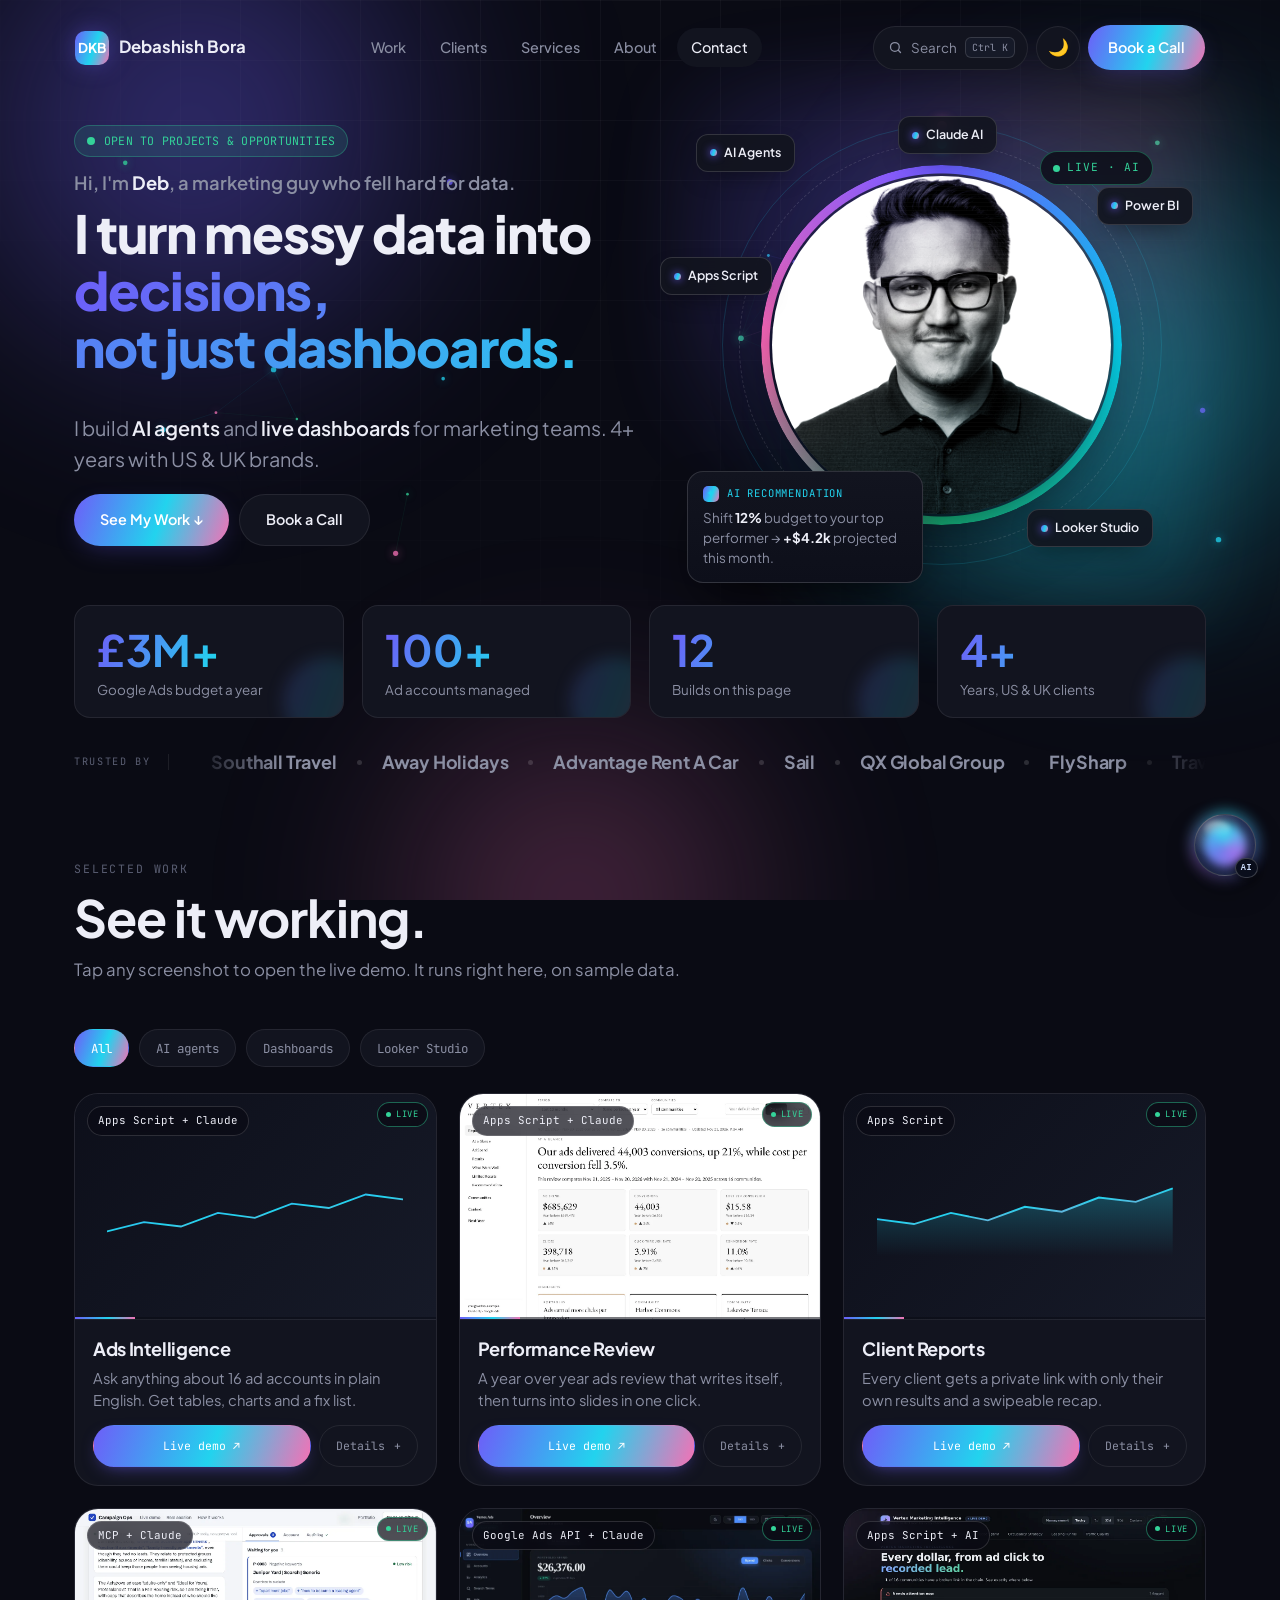
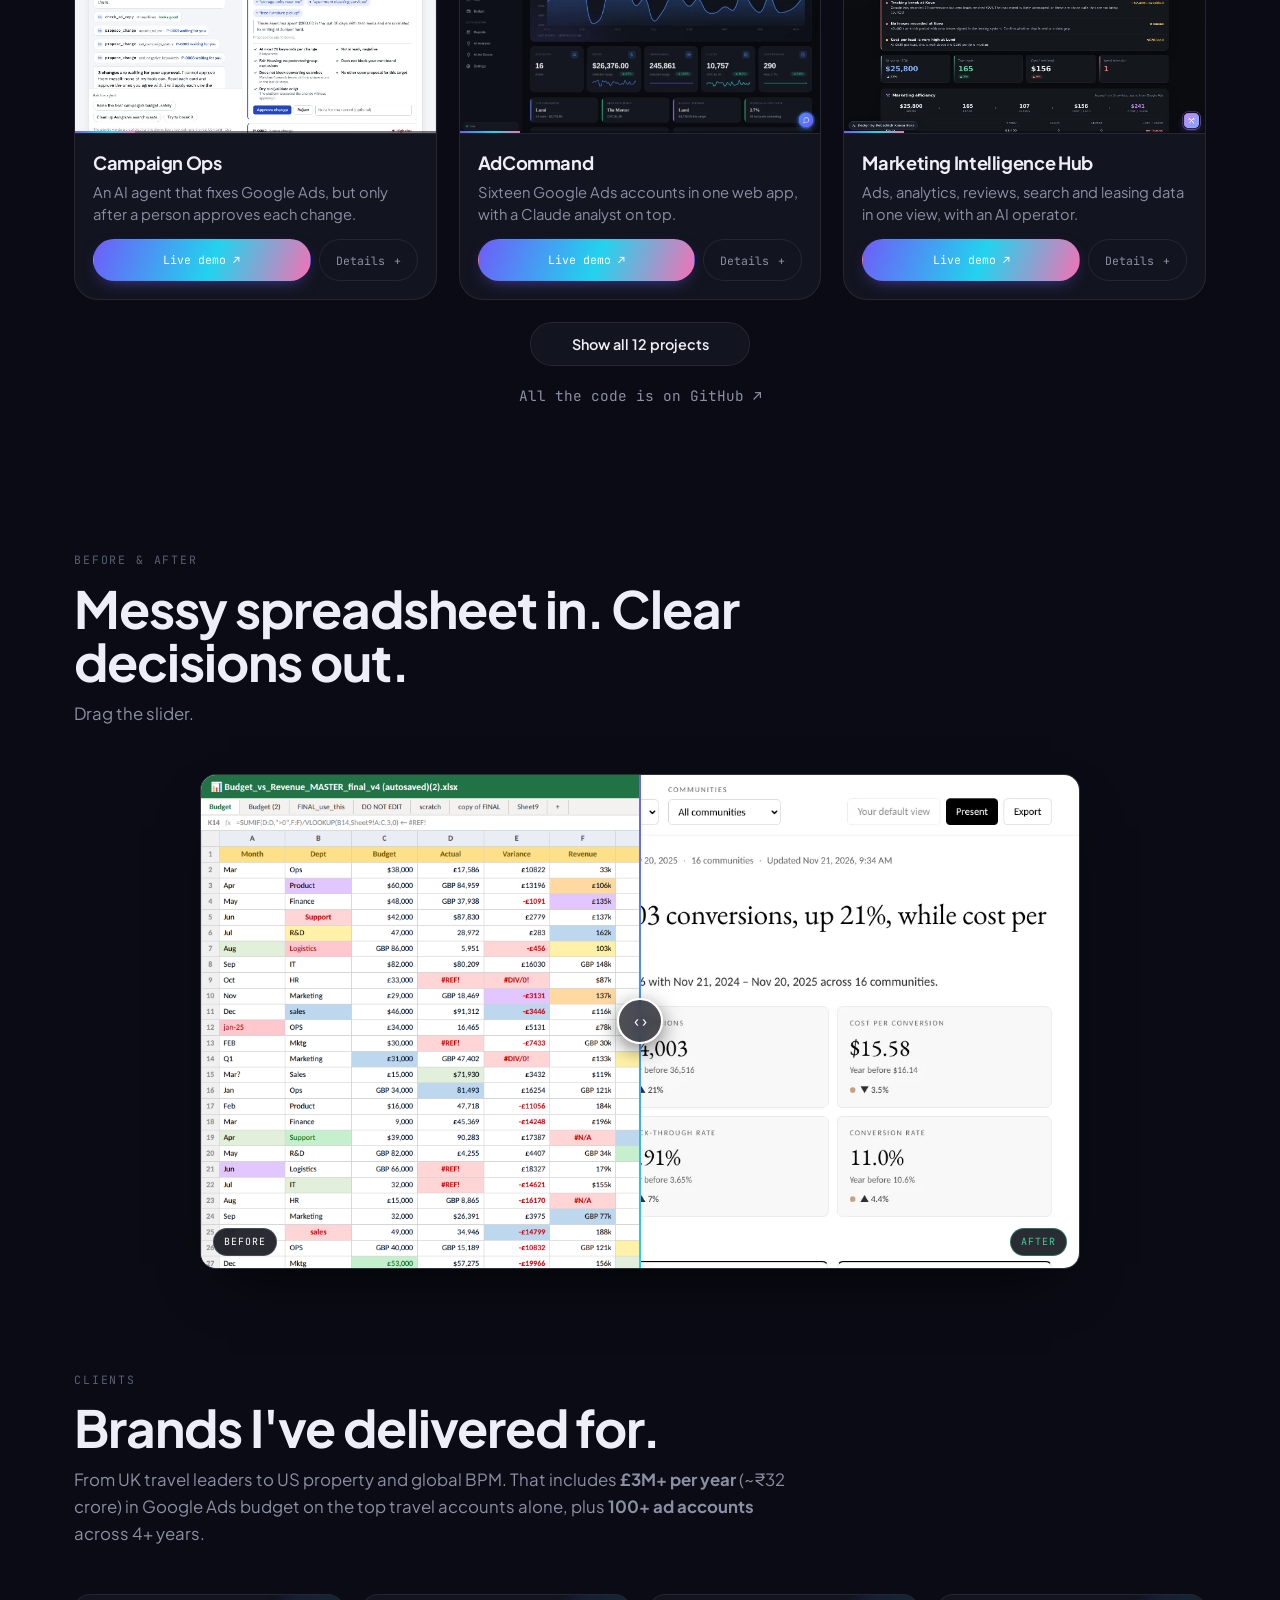
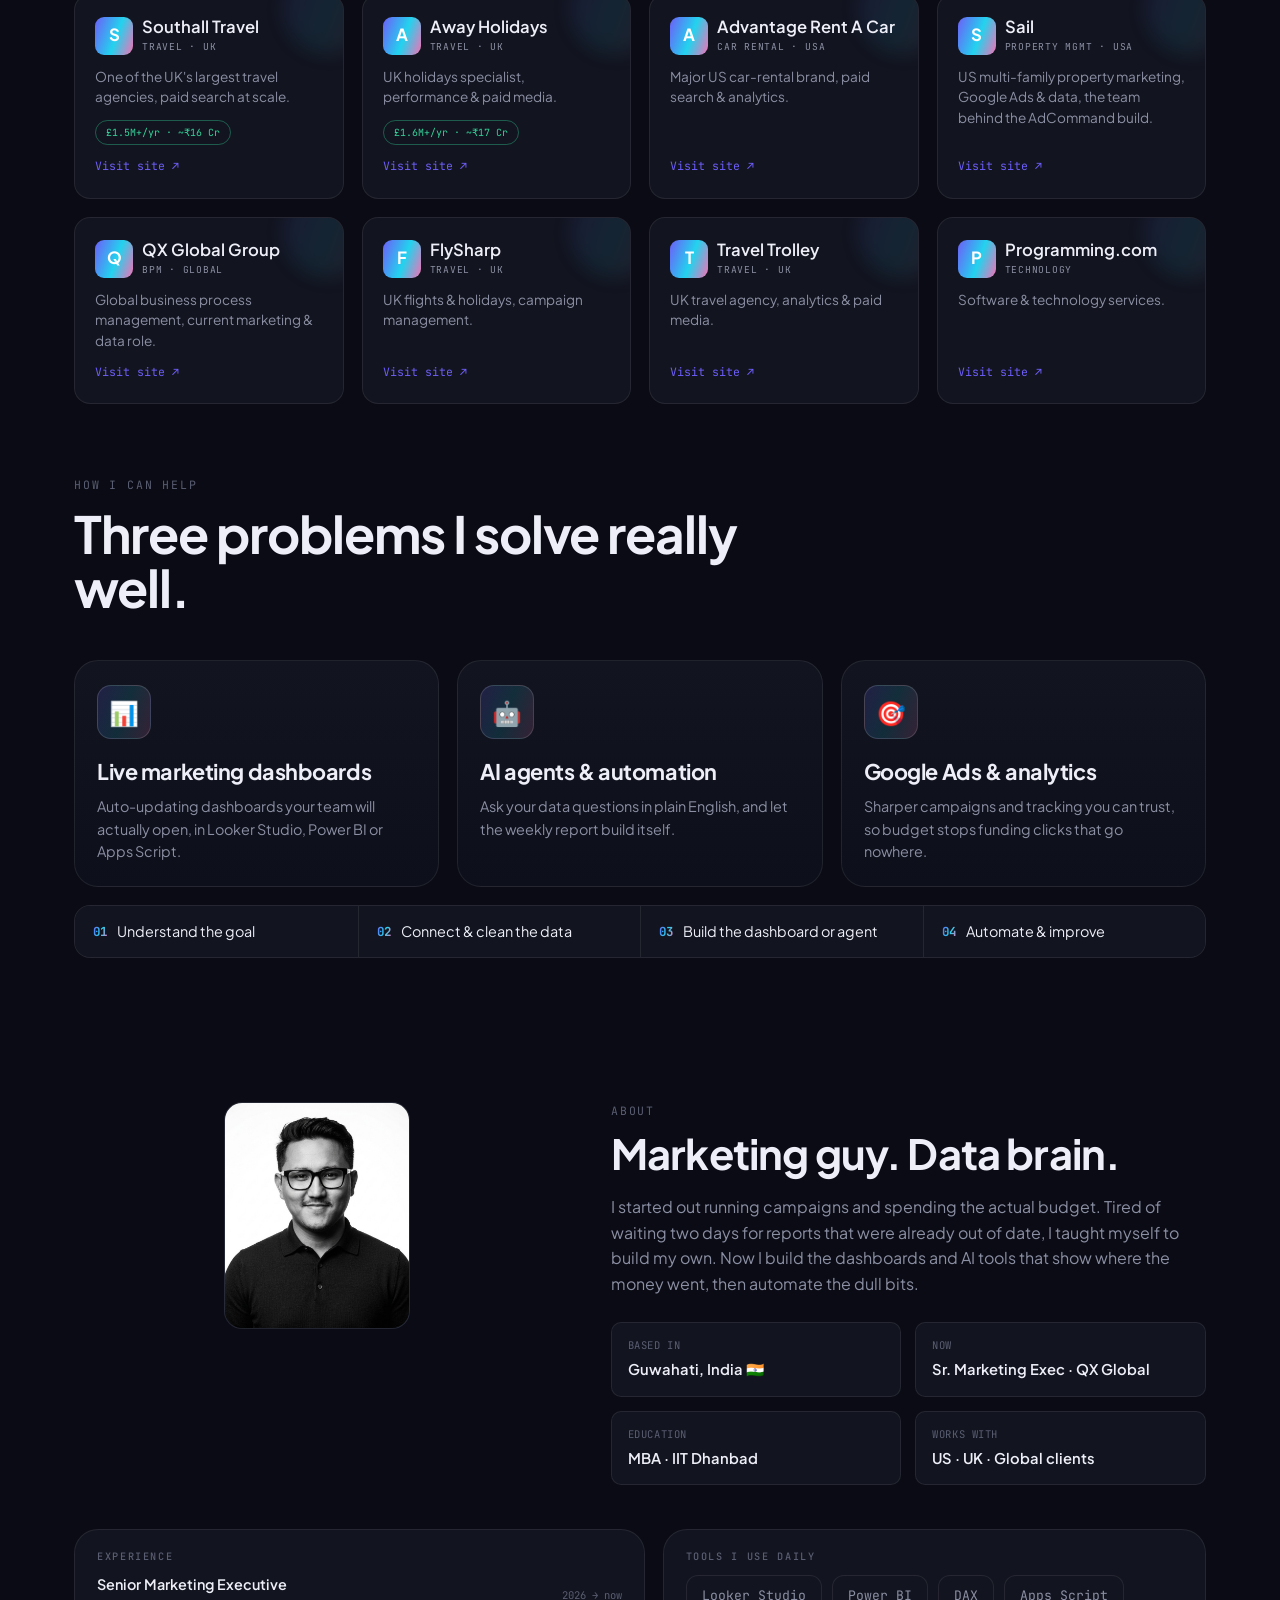
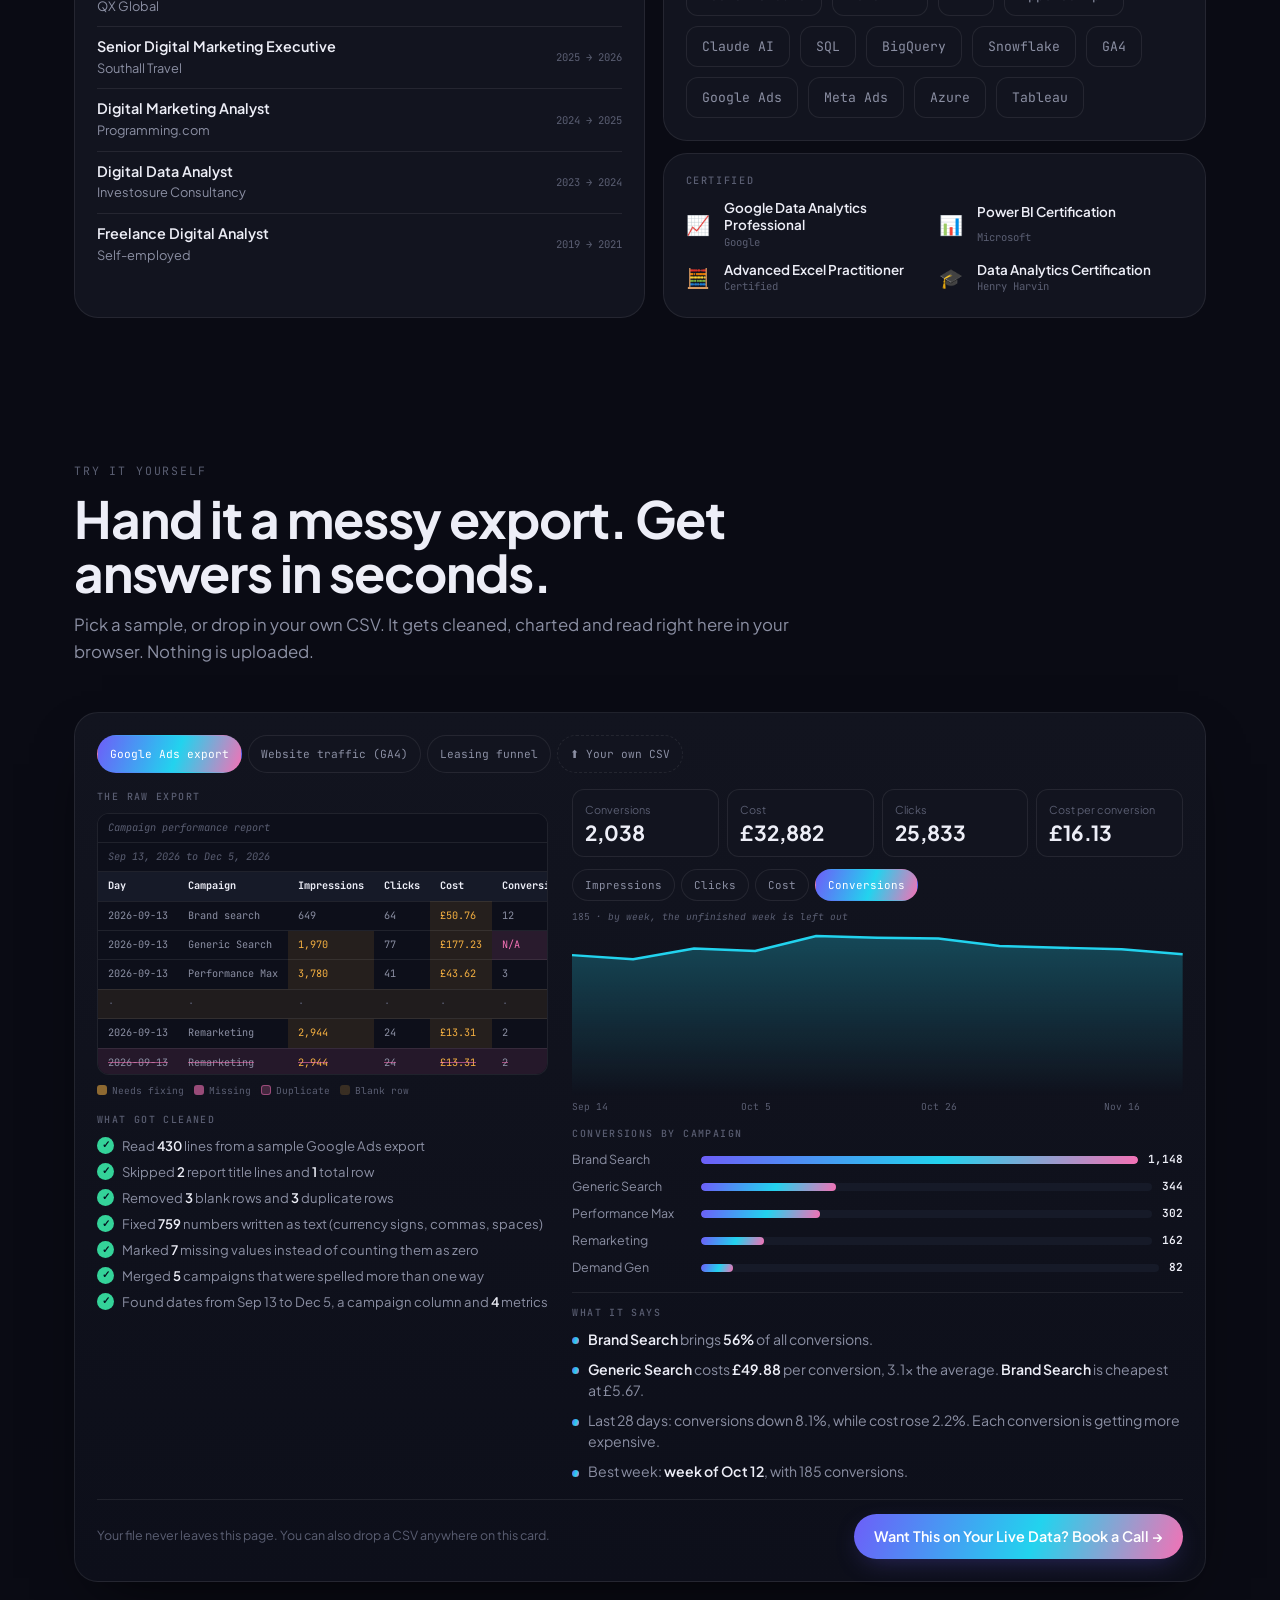
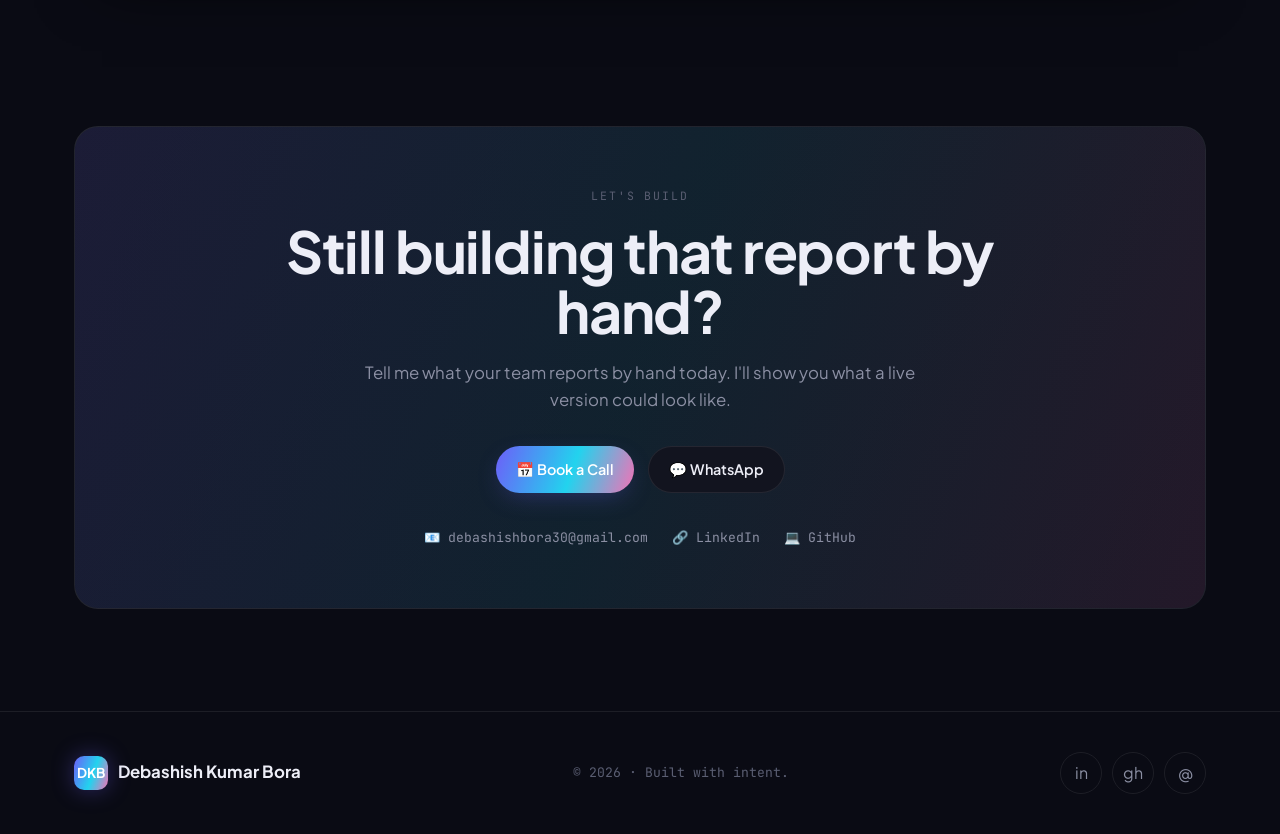
==== commit 77f03318: "Add files via upload" ====
--- a/index.html
+++ b/index.html
@@ -802,43 +802,6 @@
 .ba-range::-webkit-slider-thumb{-webkit-appearance:none; appearance:none; width:64px; height:100%; cursor:ew-resize}
 .ba-range::-moz-range-thumb{width:64px; height:100%; border:0; background:transparent; cursor:ew-resize}
 @media(prefers-reduced-motion:reduce){ .ba-handle{animation:none} }
-
-/* ===== FLAGSHIP: Campaign Ops MCP ===== */
-#flagship{padding-top:clamp(56px,8vw,96px)}
-.fl-wrap{position:relative;display:grid;grid-template-columns:minmax(0,1.05fr) minmax(0,.95fr);gap:clamp(28px,5vw,64px);align-items:center;padding:clamp(26px,4vw,48px);border-radius:var(--r-lg);background:var(--surface);border:1px solid var(--border);box-shadow:var(--card-shadow);overflow:hidden}
-.fl-wrap::before{content:"";position:absolute;inset:-1px;border-radius:inherit;padding:1px;background:var(--grad);-webkit-mask:linear-gradient(#000 0 0) content-box,linear-gradient(#000 0 0);-webkit-mask-composite:xor;mask-composite:exclude;opacity:.55;pointer-events:none}
-.fl-tag{display:inline-flex;align-items:center;gap:8px;font:600 .78rem/1 var(--body);color:var(--emerald);background:rgba(52,211,153,.12);border-radius:999px;padding:7px 12px}
-.fl-tag i{width:7px;height:7px;border-radius:50%;background:var(--emerald);box-shadow:0 0 0 4px rgba(52,211,153,.18)}
-.fl-copy h2{margin:16px 0 0;font-size:clamp(1.8rem,4.2vw,2.9rem);line-height:1.06;letter-spacing:-.03em}
-.fl-copy>p{margin:14px 0 0;color:var(--muted);font-size:1.02rem;line-height:1.6;max-width:58ch}
-.fl-points{list-style:none;margin:22px 0 0;padding:0;display:grid;gap:10px}
-.fl-points li{display:grid;grid-template-columns:22px minmax(0,1fr);gap:10px;font-size:.95rem;line-height:1.5}
-.fl-points b{color:var(--text)}
-.fl-points span{color:var(--muted)}
-.fl-points svg{width:18px;height:18px;margin-top:2px;color:var(--emerald)}
-.fl-cta{display:flex;gap:10px;flex-wrap:wrap;margin-top:26px}
-.fl-cta .btn{min-height:46px}
-.fl-meta{margin:16px 0 0;font:500 .78rem/1.5 var(--mono);color:var(--faint)}
-.fl-art{position:relative}
-.fl-slip{position:relative;background:var(--surface2);border:1px solid var(--border2);border-left:4px solid var(--indigo);border-radius:14px;padding:22px 22px 18px;transform:rotate(-1deg)}
-.fl-slip-h{display:flex;align-items:center;gap:10px;font-size:.8rem;color:var(--muted)}
-.fl-slip-h b{color:var(--text);font-variant-numeric:tabular-nums}
-.fl-slip-h em{margin-left:auto;font-style:normal;font-weight:700;color:var(--amber)}
-.fl-slip-t{margin:8px 0 0;font-weight:700;font-size:1.02rem}
-.fl-slip-f{margin:16px 0 2px;font-size:.74rem;color:var(--muted)}
-.fl-vals{display:flex;align-items:baseline;gap:14px;flex-wrap:wrap}
-.fl-was{font-size:1.5rem;color:var(--faint);text-decoration:line-through;text-decoration-color:#F87171;text-decoration-thickness:2px;font-variant-numeric:tabular-nums}
-.fl-now{font-size:2.6rem;font-weight:800;letter-spacing:-.03em;background:var(--grad);-webkit-background-clip:text;background-clip:text;color:transparent;font-variant-numeric:tabular-nums}
-.fl-delta{align-self:center;font-size:.78rem;font-weight:700;color:var(--indigo);background:rgba(109,94,248,.14);border-radius:999px;padding:3px 10px}
-.fl-checks{list-style:none;margin:16px 0 0;padding:12px 0 0;border-top:1px solid var(--border);display:grid;gap:6px;font-size:.84rem;color:var(--muted)}
-.fl-checks li::before{content:"\2713";color:var(--emerald);font-weight:800;margin-right:8px}
-.fl-checks li.x{color:#F87171}
-.fl-checks li.x::before{content:"\2715";color:#F87171}
-.fl-ok{margin:14px 0 0;font-weight:700;font-size:.86rem;color:var(--emerald)}
-.fl-blocked{position:absolute;right:-8px;bottom:-26px;max-width:270px;background:var(--surface);border:1px solid rgba(248,113,113,.4);border-radius:12px;padding:12px 14px;font-size:.8rem;line-height:1.45;color:var(--muted);box-shadow:var(--card-shadow);transform:rotate(1.5deg)}
-.fl-blocked b{display:block;color:#F87171;margin-bottom:3px}
-@media (max-width:900px){.fl-wrap{grid-template-columns:minmax(0,1fr)}.fl-art{margin-bottom:28px}.fl-blocked{right:0}}
-@media (max-width:520px){.fl-slip{transform:none}.fl-now{font-size:2.1rem}.fl-blocked{position:relative;right:auto;bottom:auto;margin-top:12px;max-width:none;transform:none}.fl-art{margin-bottom:0}.fl-cta .btn{width:100%}}
 </style>
 
 <style>
@@ -1374,7 +1337,6 @@
   <nav class="nav wrap">
     <a href="#top" class="logo"><span class="mark">DKB</span> Debashish Bora</a>
     <div class="nav-links" id="navlinks">
-      <a href="#flagship">Flagship</a>
       <a href="#work">Work</a>
       <a href="#clients">Clients</a>
       <a href="#services">Services</a>
@@ -1438,7 +1400,7 @@
   <div class="proof">
     <div class="stat reveal"><div class="big grad-text" data-count="3" data-prefix="£" data-suffix="M+">£0M+</div><div class="cap">Google Ads budget a year</div></div>
     <div class="stat reveal"><div class="big grad-text" data-count="100" data-suffix="+">0+</div><div class="cap">Ad accounts managed</div></div>
-    <div class="stat reveal"><div class="big grad-text" data-count="11" data-suffix="">0</div><div class="cap">Builds on this page</div></div>
+    <div class="stat reveal"><div class="big grad-text" data-count="12" data-suffix="">0</div><div class="cap">Builds on this page</div></div>
     <div class="stat reveal"><div class="big grad-text" data-count="4" data-suffix="+">0+</div><div class="cap">Years, US &amp; UK clients</div></div>
   </div>
 </section>
@@ -1449,40 +1411,6 @@
     <span class="tb-k">Trusted by</span>
     <span class="tb-track"><span class="tb-row"><span>Southall Travel</span><i></i><span>Away Holidays</span><i></i><span>Advantage Rent A Car</span><i></i><span>Sail</span><i></i><span>QX Global Group</span><i></i><span>FlySharp</span><i></i><span>Travel Trolley</span><i></i><span>Programming.com</span><i></i></span><span class="tb-row" aria-hidden="true"><span>Southall Travel</span><i></i><span>Away Holidays</span><i></i><span>Advantage Rent A Car</span><i></i><span>Sail</span><i></i><span>QX Global Group</span><i></i><span>FlySharp</span><i></i><span>Travel Trolley</span><i></i><span>Programming.com</span><i></i></span></span>
   </a>
-</section>
-
-
-<!-- FLAGSHIP: Campaign Ops MCP -->
-<section class="wrap" id="flagship">
-  <div class="fl-wrap reveal">
-    <div class="fl-copy">
-      <span class="fl-tag"><i></i>Flagship build: AI agent engineering</span>
-      <h2>Campaign Ops: an AI media buyer that needs your signature.</h2>
-      <p>An MCP server that lets AI agents like Claude change real Google Ads accounts, safely. Every change is checked, dry-run, approved by a person, applied, verified and reversible. Google's own Google Ads MCP server can only read. This one writes, with guardrails.</p>
-      <ul class="fl-points">
-        <li><svg viewBox="0 0 24 24" fill="none" stroke="currentColor" stroke-width="2.4" stroke-linecap="round" stroke-linejoin="round"><path d="M5 12.5l4.5 4.5L19 7.5"/></svg><span><b>Try it live.</b> The real guardrail engine runs in your browser. Approve the agent's fixes, then try to make it misbehave.</span></li>
-        <li><svg viewBox="0 0 24 24" fill="none" stroke="currentColor" stroke-width="2.4" stroke-linecap="round" stroke-linejoin="round"><path d="M5 12.5l4.5 4.5L19 7.5"/></svg><span><b>Fair Housing built in.</b> It refuses to hide ads from protected groups and blocks copy like "adults only".</span></li>
-        <li><svg viewBox="0 0 24 24" fill="none" stroke="currentColor" stroke-width="2.4" stroke-linecap="round" stroke-linejoin="round"><path d="M5 12.5l4.5 4.5L19 7.5"/></svg><span><b>Proven in Claude.</b> A real Claude Desktop session found $1,083 a month in waste and applied three fixes after approval.</span></li>
-      </ul>
-      <div class="fl-cta">
-        <a class="btn btn-primary" href="campaign-ops/">Try the live demo</a>
-        <a class="btn btn-ghost" href="campaign-ops/#replay">Watch the Claude session</a>
-        <a class="btn btn-ghost" href="https://github.com/debashishkumarbora/campaign-ops-mcp" target="_blank" rel="noopener">Code on GitHub</a>
-      </div>
-      <p class="fl-meta">TypeScript, Model Context Protocol, 13 tools, 28 tests, hash-chained audit log</p>
-    </div>
-    <div class="fl-art" aria-hidden="true">
-      <div class="fl-slip">
-        <div class="fl-slip-h"><b>P-0005</b><span>Budget change</span><em>Medium risk</em></div>
-        <p class="fl-slip-t">Northlight Lofts | Search | Generic</p>
-        <p class="fl-slip-f">Daily budget</p>
-        <div class="fl-vals"><span class="fl-was">$40.00</span><span class="fl-now">$50.00</span><span class="fl-delta">+25.0%</span></div>
-        <ul class="fl-checks"><li>Within the +30% step limit</li><li>Account total $235 of $400 per day</li><li>Dry run accepted by the platform</li></ul>
-        <p class="fl-ok">Approved by a person. Applied and verified.</p>
-      </div>
-      <div class="fl-blocked"><b>Stopped by guardrails</b>Excluding "wheelchair accessible apartments" could keep a protected group from seeing housing ads.</div>
-    </div>
-  </div>
 </section>
 
 <!-- WORK -->
@@ -1874,33 +1802,38 @@
    p:'Property clients wanted their own Google Ads results without seeing other clients or internal notes.',
    b:'One link with a different password per client, showing only that client: highlights, a swipeable recap, top campaign, best day, devices, live ads and top searches, with a PDF cover page.',
    r:'Client ready reports with no manual prep, where every comparison reads as true good news and dips are flagged to the team privately.'},
+  {k:'campaignops',s:'An AI agent that fixes Google Ads, but only after a person approves each change.',t:'Campaign Ops',shots:['shots/cops-1.webp','shots/cops-2.webp','shots/cops-3.webp','shots/cops-4.webp','shots/cops-5.webp','shots/cops-6.webp'],tool:'MCP + Claude',tag:['agent'],file:'shots/cops-1.webp',
+   live:'https://debashishkumarbora.github.io/campaign-ops/',repo:'https://github.com/DebashishKumarBora/campaign-ops-mcp',
+   p:'AI agents can read a Google Ads account, but no team would let one change budgets or ad copy without limits, a person approving it, and an undo.',
+   b:'A connector (MCP server) that lets AI apps like Claude work on Google Ads safely. Every change is proposed, checked against budget limits and Fair Housing rules, dry run, approved by a person, applied, verified and logged, with one click undo.',
+   r:'Tested in a real Claude session on a sandbox account: it found wasted spend and an ad that broke Fair Housing rules, waited for approval, then applied and verified three fixes.'},
   {k:'ads',s:'Sixteen Google Ads accounts in one web app, with a Claude analyst on top.',t:'AdCommand',shots:['shots/ads-1.webp','shots/ads-2.webp','shots/ads-3.webp','shots/ads-4.webp','shots/ads-5.webp','shots/ads-6.webp'],tool:'Google Ads API + Claude',tag:['app'],file:'shots/ads-1.webp',
-   live:'https://debashishkumarbora.github.io/ads-command-center',repo:'https://github.com/DebashishKumarBora/ads-command-center',
+   live:'https://script.google.com/macros/s/AKfycbxLdJehYqxPBmTLfTtMUhkcnE7OGgTpFx1iCNVaQD4TBOuvsmEN_n9KvrywxJ1Aq4dW/exec',repo:'https://github.com/DebashishKumarBora/ads-command-center',
    p:'Sixteen Google Ads accounts lived in sixteen browser tabs, with no single place to see what was working.',
    b:'A Google Ads command center on the live API: accounts, analytics, a geo view, search terms, keywords, ads, budget pacing and a Claude analyst with chat and voice.',
    r:'The whole portfolio in one web app, with the AI analyst flagging what to fix first.'},
   {k:'hub',s:'Ads, analytics, reviews, search and leasing data in one view, with an AI operator.',t:'Marketing Intelligence Hub',shots:['shots/hub-1.webp','shots/hub-2.webp','shots/hub-3.webp','shots/hub-4.webp','shots/hub-5.webp','shots/hub-6.webp'],tool:'Apps Script + AI',tag:['app'],file:'shots/hub-1.webp',
-   live:'https://debashishkumarbora.github.io/property-marketing-intelligence-hub',repo:'https://github.com/DebashishKumarBora/property-marketing-intelligence-hub',
+   live:'https://debashishkumarbora.github.io/demos/property-marketing-intelligence-hub/',repo:'https://github.com/DebashishKumarBora/property-marketing-intelligence-hub',
    p:'A marketing lead had spend, leads, occupancy and reviews scattered across six different tools.',
    b:'One control room unifying Google Ads, GA4, Business Profile, Search Console and leasing data, with an AI operator that answers questions in plain English.',
    r:'Every channel, community and alert in a single portfolio view, with wasted spend and occupancy strategy surfaced automatically.'},
   {k:'lease',s:'Prospect to signed lease, live from Snowflake, with an AI analyst grading health.',t:'Leasing Dashboard',shots:['shots/lease-1.webp','shots/lease-2.webp','shots/lease-3.webp','shots/lease-4.webp','shots/lease-5.webp','shots/lease-6.webp'],tool:'Apps Script + Snowflake',tag:['app'],file:'shots/lease-1.webp',
-   live:'https://debashishkumarbora.github.io/snowflake-leasing-dashboard',repo:'https://github.com/DebashishKumarBora/snowflake-leasing-dashboard',
+   live:'https://debashishkumarbora.github.io/demos/snowflake-leasing-dashboard/',repo:'https://github.com/DebashishKumarBora/snowflake-leasing-dashboard',
    p:'Leasing performance lived in raw Snowflake tables that no one on the team could read.',
    b:'A live funnel from prospect to signed lease, plus occupancy, renewals, speed to lead and an availability board matched against demand.',
    r:'The whole leasing operation in one view, with an AI analyst grading health and returning a prioritized plan.'},
   {k:'ga4',s:'Which channels and communities actually drive leads, across 16 communities.',t:'Analytics Dashboard (GA4)',shots:['shots/ga4-1.webp','shots/ga4-2.webp','shots/ga4-3.webp','shots/ga4-4.webp','shots/ga4-5.webp','shots/ga4-6.webp'],tool:'Apps Script + GA4',tag:['app'],file:'shots/ga4-1.webp',
-   live:'https://debashishkumarbora.github.io/ga4-analytics-dashboard',repo:'https://github.com/DebashishKumarBora/ga4-analytics-dashboard',
+   live:'https://debashishkumarbora.github.io/demos/ga4-analytics-dashboard/',repo:'https://github.com/DebashishKumarBora/ga4-analytics-dashboard',
    p:'The team could not tell which channels and which communities actually drove leads.',
    b:'A GA4-powered dashboard covering sessions, acquisition, engagement, conversions and audience across 16 communities.',
    r:'Cross-channel performance at a glance, with a conversion tracking break at one community caught by the AI analyst.'},
   {k:'gbp',s:'Rating, reviews and listing health across every Business Profile, with AI reply drafts.',t:'Reviews Dashboard (Business Profile)',shots:['shots/gbp-1.webp','shots/gbp-2.webp','shots/gbp-3.webp','shots/gbp-4.webp','shots/gbp-5.webp','shots/gbp-6.webp'],tool:'Apps Script + AI',tag:['app'],file:'shots/gbp-1.webp',
-   live:'https://debashishkumarbora.github.io/gbp-reviews-dashboard',repo:'https://github.com/DebashishKumarBora/gbp-reviews-dashboard',
+   live:'https://debashishkumarbora.github.io/demos/gbp-reviews-dashboard/',repo:'https://github.com/DebashishKumarBora/gbp-reviews-dashboard',
    p:'Dozens of Google Business Profiles with no single view of rating, reviews or profile health.',
    b:'A command center for listings audit, review management and performance, with an AI analyst that drafts replies and surfaces recurring themes.',
    r:'Rating, review velocity and health across every listing, with unanswered negatives caught fast.'},
   {k:'gsc',s:'Clicks, rankings and the exact queries and pages behind organic search.',t:'Search Console Dashboard',shots:['shots/gsc-1.webp','shots/gsc-2.webp','shots/gsc-3.webp','shots/gsc-4.webp','shots/gsc-5.webp'],tool:'Apps Script + Search Console',tag:['app'],file:'shots/gsc-1.webp',
-   live:'https://debashishkumarbora.github.io/search-console-dashboard',repo:'https://github.com/DebashishKumarBora/search-console-dashboard',
+   live:'https://debashishkumarbora.github.io/demos/search-console-dashboard/',repo:'https://github.com/DebashishKumarBora/search-console-dashboard',
    p:'Organic search data sat inside Search Console, unread and unactioned.',
    b:'A clean dashboard for clicks, impressions, CTR and average position, with top queries, top pages and a device split.',
    r:'Organic performance and the exact queries and pages driving it, in one trend-led view.'},
@@ -2128,7 +2061,7 @@
   var x=' '+String(q).toLowerCase()+' ';
   if(/what does (he|deb|debashish) do|who is (he|deb|debashish)|about (him|deb)/.test(x)){ botSay("Deb is a data and automation analyst who started in marketing. He builds live dashboards with an AI layer, so a team sees what to do next and nobody builds the weekly report by hand.",QUICK,{topic:'about'}); return; }
   if(/result|number|proof|budget|roi|experience|client/.test(x)){ botSay("The short version: over <b>£3M a year</b> in Google Ads budget across two UK travel brands, <b>100+ ad accounts</b> and <b>8+ brands</b> in <b>4+ years</b>.",QUICK,{topic:'results'}); return; }
-  if(/work|dashboard|project|demo|portfolio|built|adcommand|agent|superdash/.test(x)){ botSay("Nine builds on this page run live in your browser: three <b>AI agents</b> and six dashboards. Pick one.",QUICK,{topic:'work'}); return; }
+  if(/work|dashboard|project|demo|portfolio|built|adcommand|agent|superdash/.test(x)){ botSay("Ten builds on this page run live in your browser: four <b>AI agents</b> and six dashboards. Pick one.",QUICK,{topic:'work'}); return; }
   if(/hire|contact|book|call|price|cost|rate|available|email|whatsapp/.test(x)){ botSay("The quickest route is a thirty minute intro call. Scope and pricing depend on the build, so he quotes after hearing what you need.",QUICK,{topic:'contact'}); return; }
   if(/tool|stack|skill|tech/.test(x)){ botSay("Looker Studio, Power BI, Google Apps Script, Snowflake, BigQuery, GA4, the Google Ads API, and Claude for the AI layers.",QUICK,{topic:'tools'}); return; }
   botSay("That one is outside what I can answer with confidence, and I would rather not guess. Here is what I can do for you right now.",QUICK,{topic:'welcome'});
@@ -2694,7 +2627,7 @@
 
 </script>
 <script src="assets/lab.js" defer></script>
-<script src="assets/jarvis-brain.js" defer></script>
+<script src="assets/jarvis-brain.js?v=9" defer></script>
 <script src="assets/jarvis.js" defer></script>
 <a href="m/" id="toMobile" class="to-mobile" hidden>📱 Back to mobile view</a>
 <style>
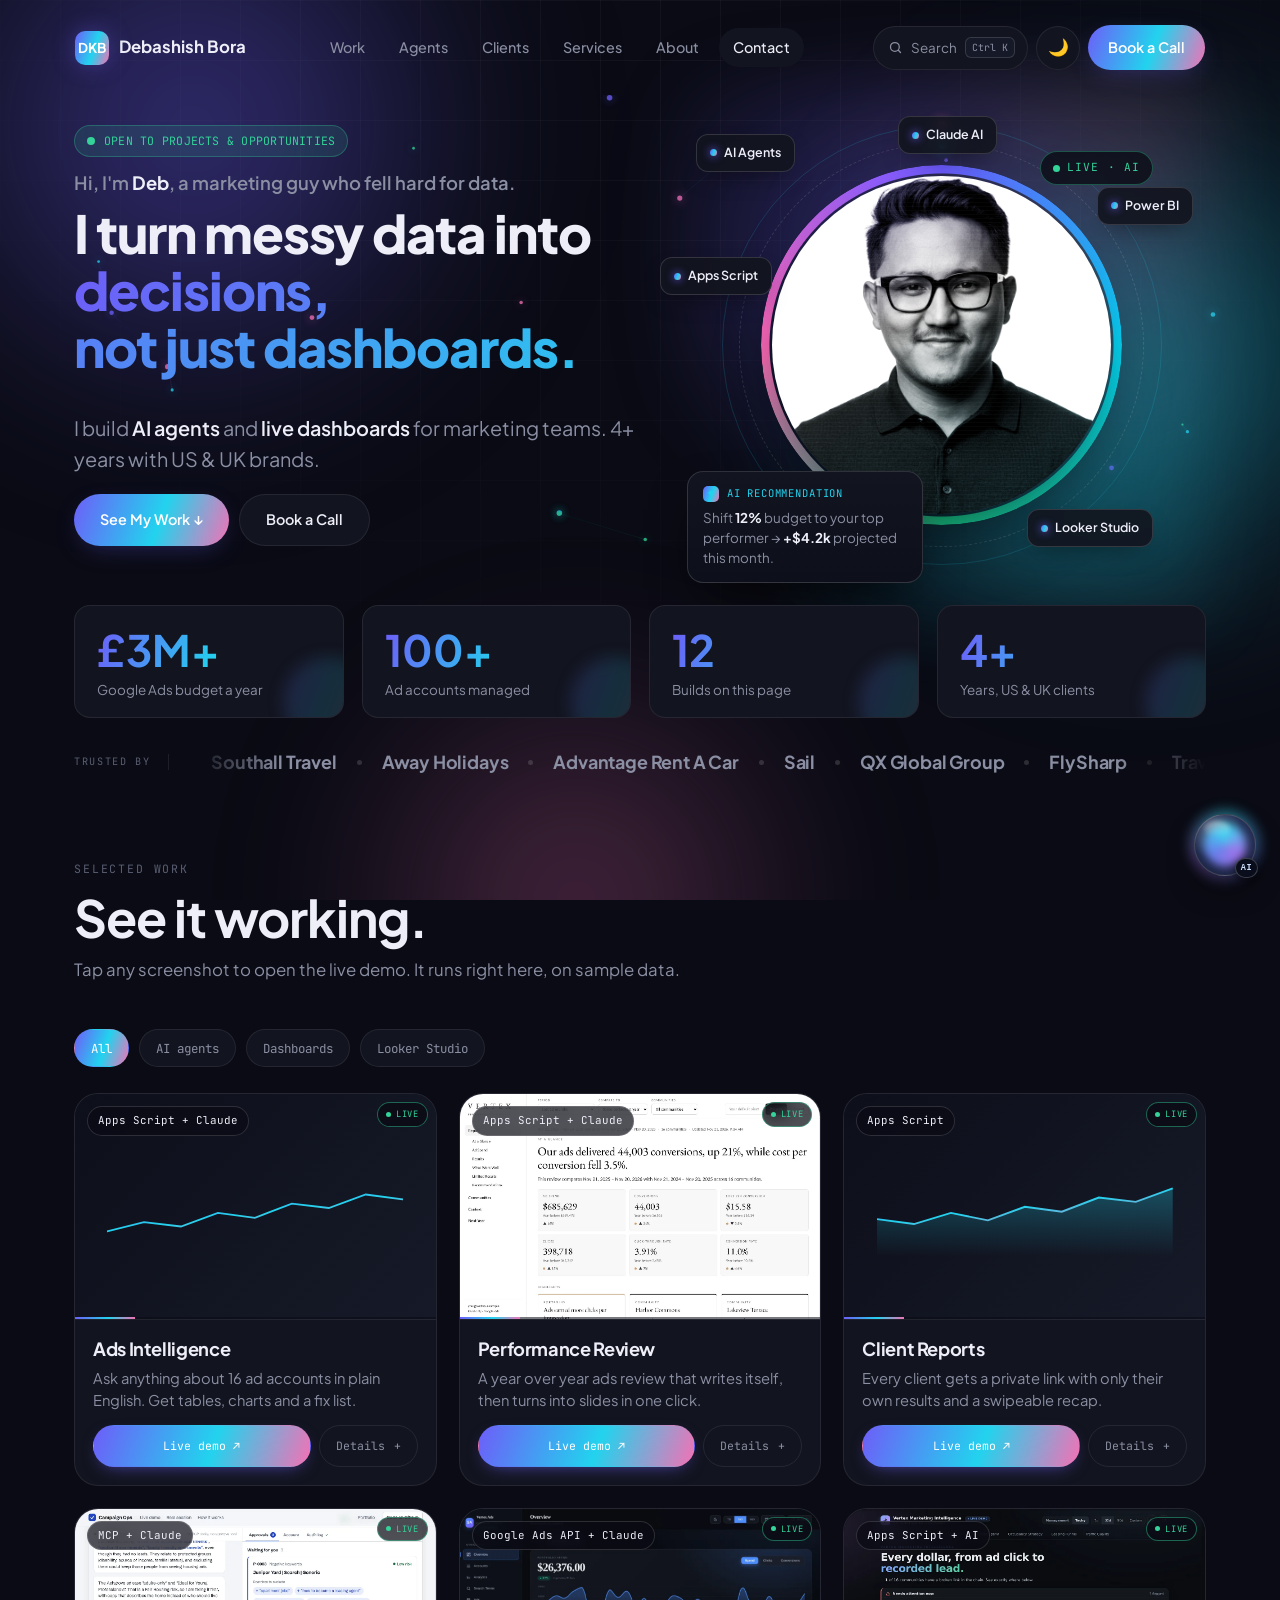
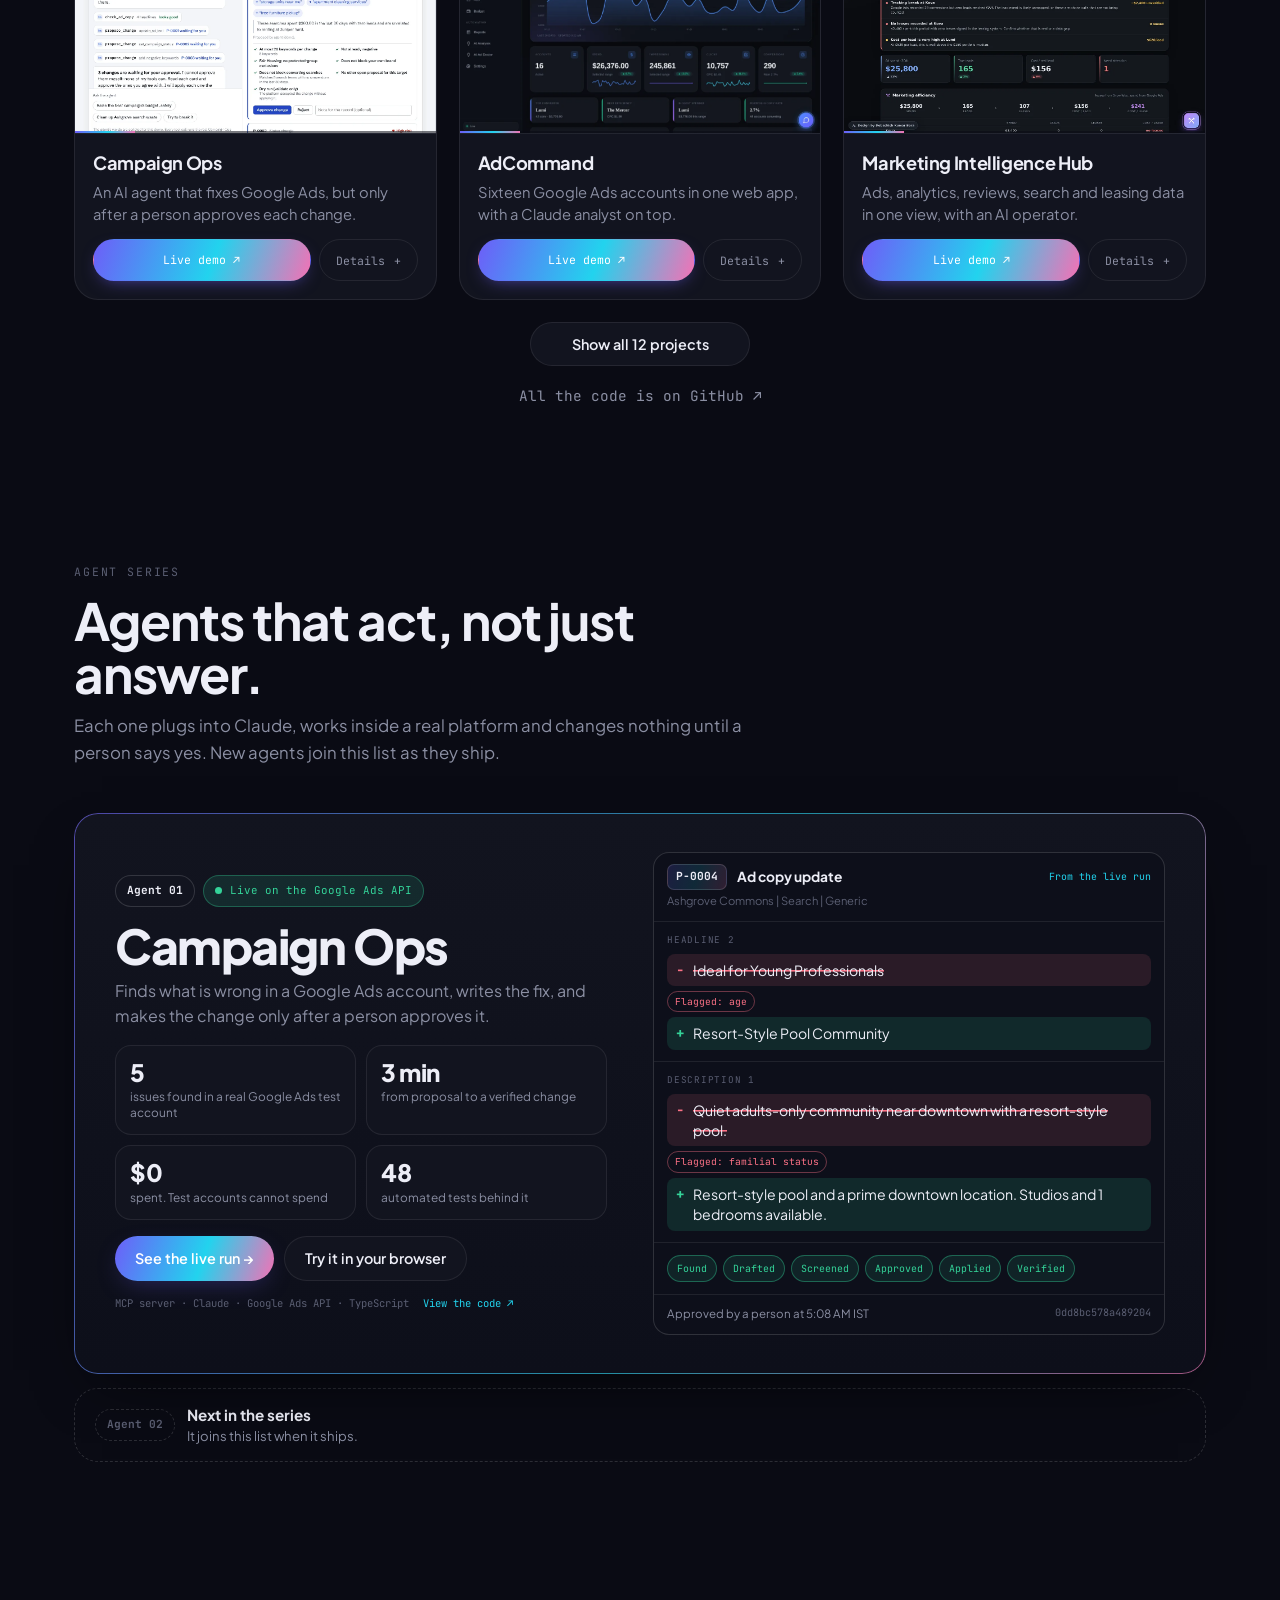
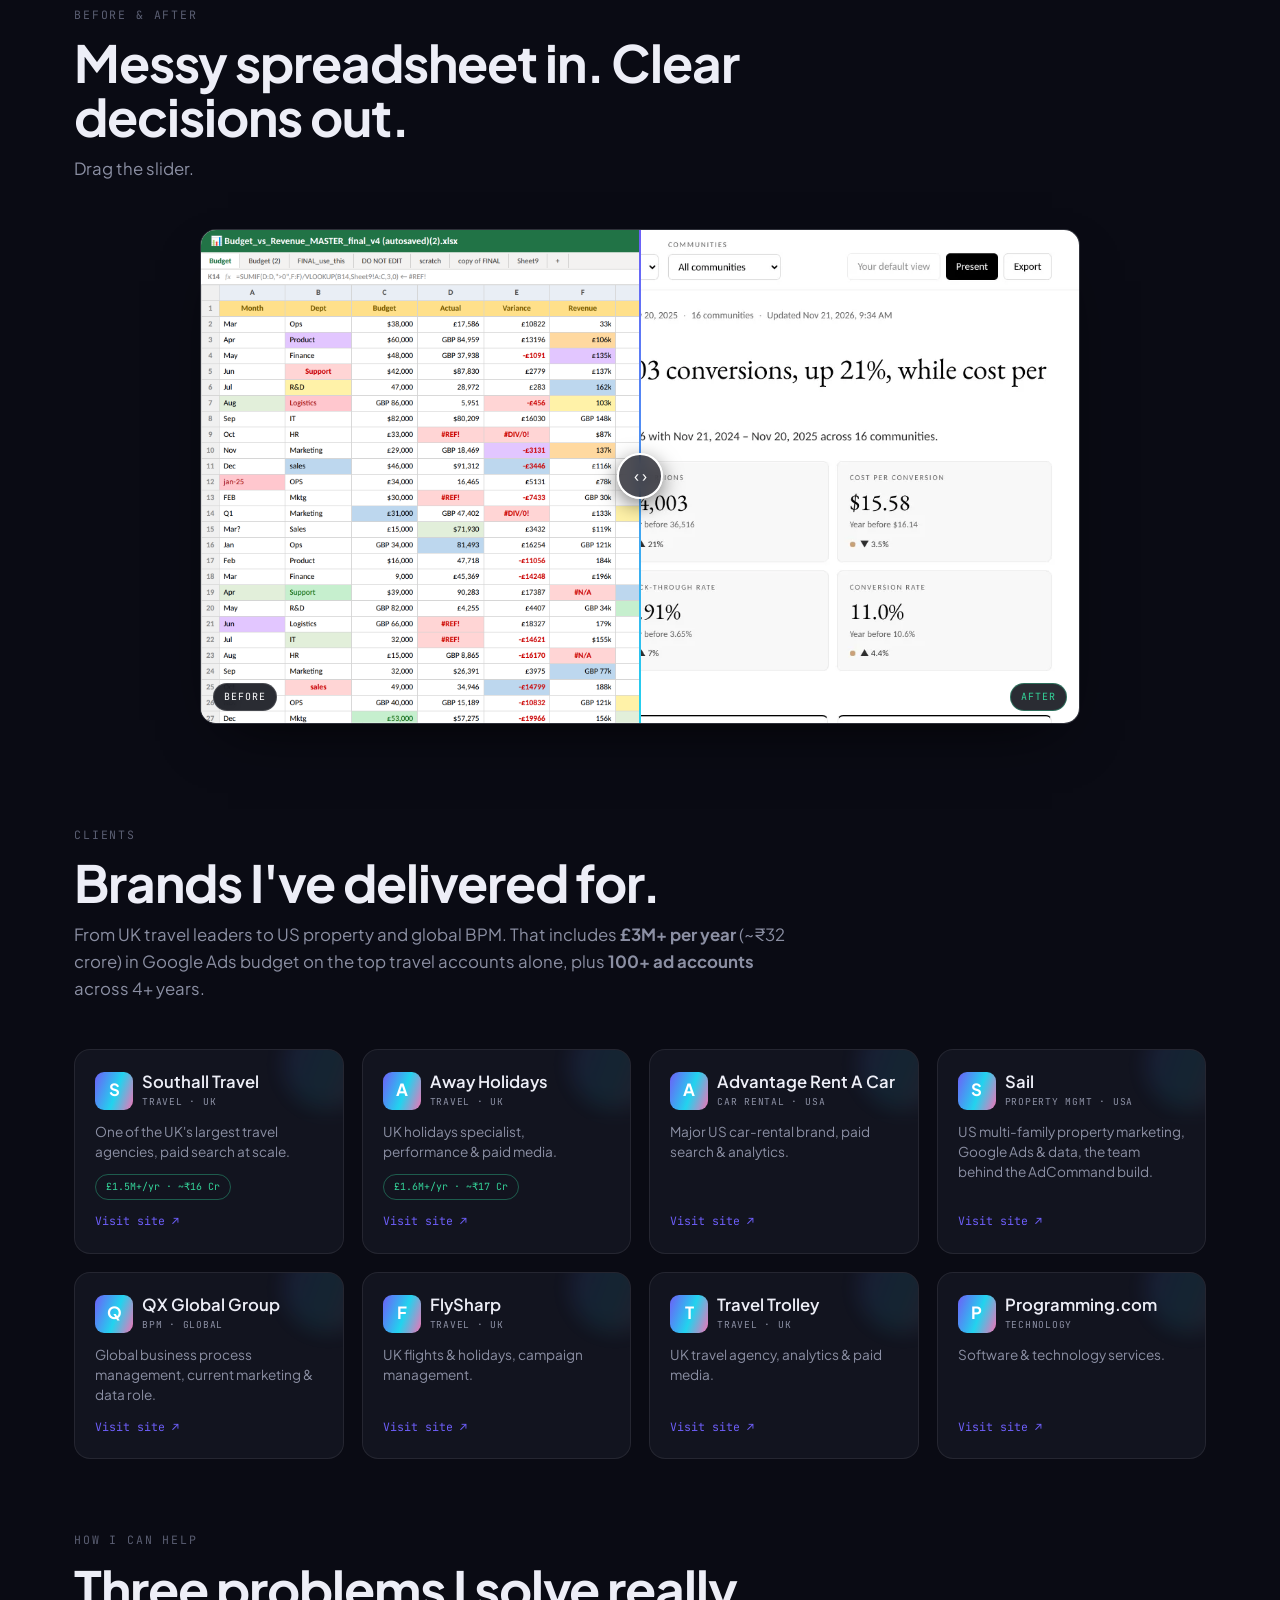
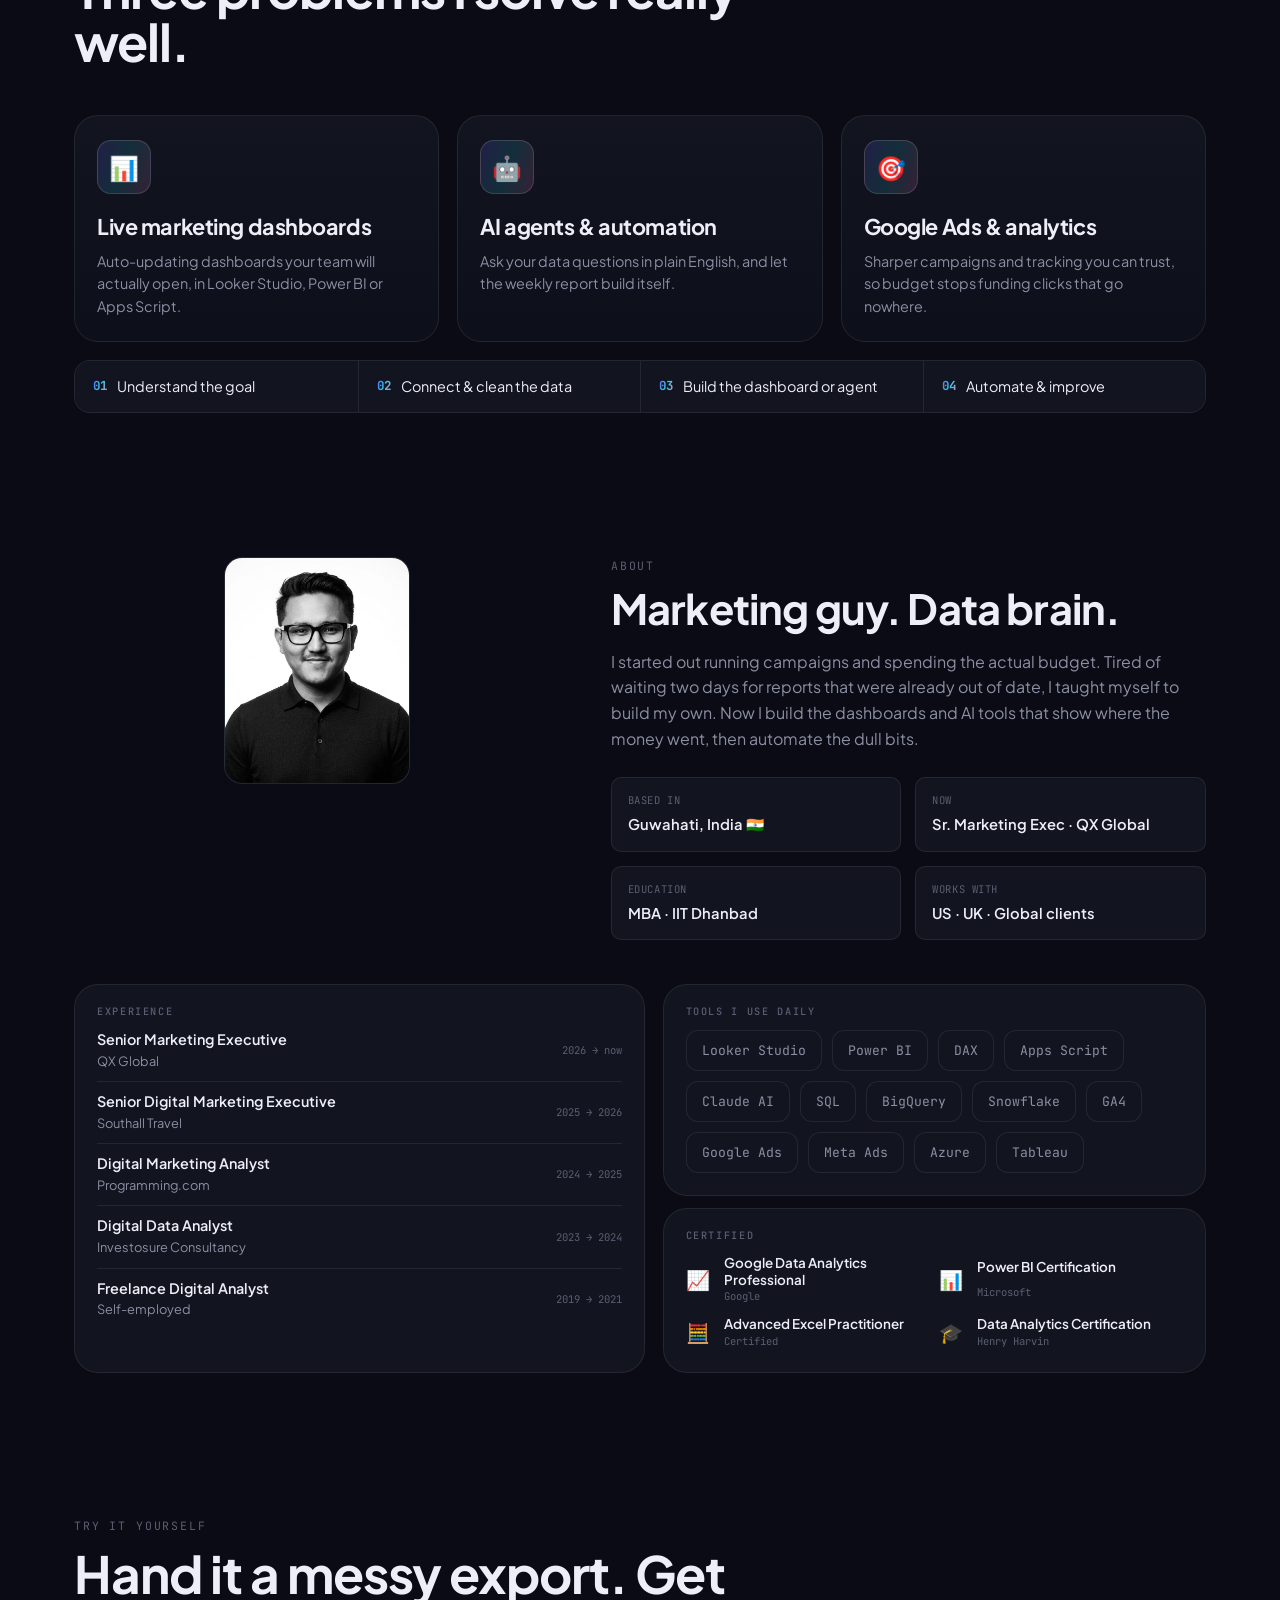
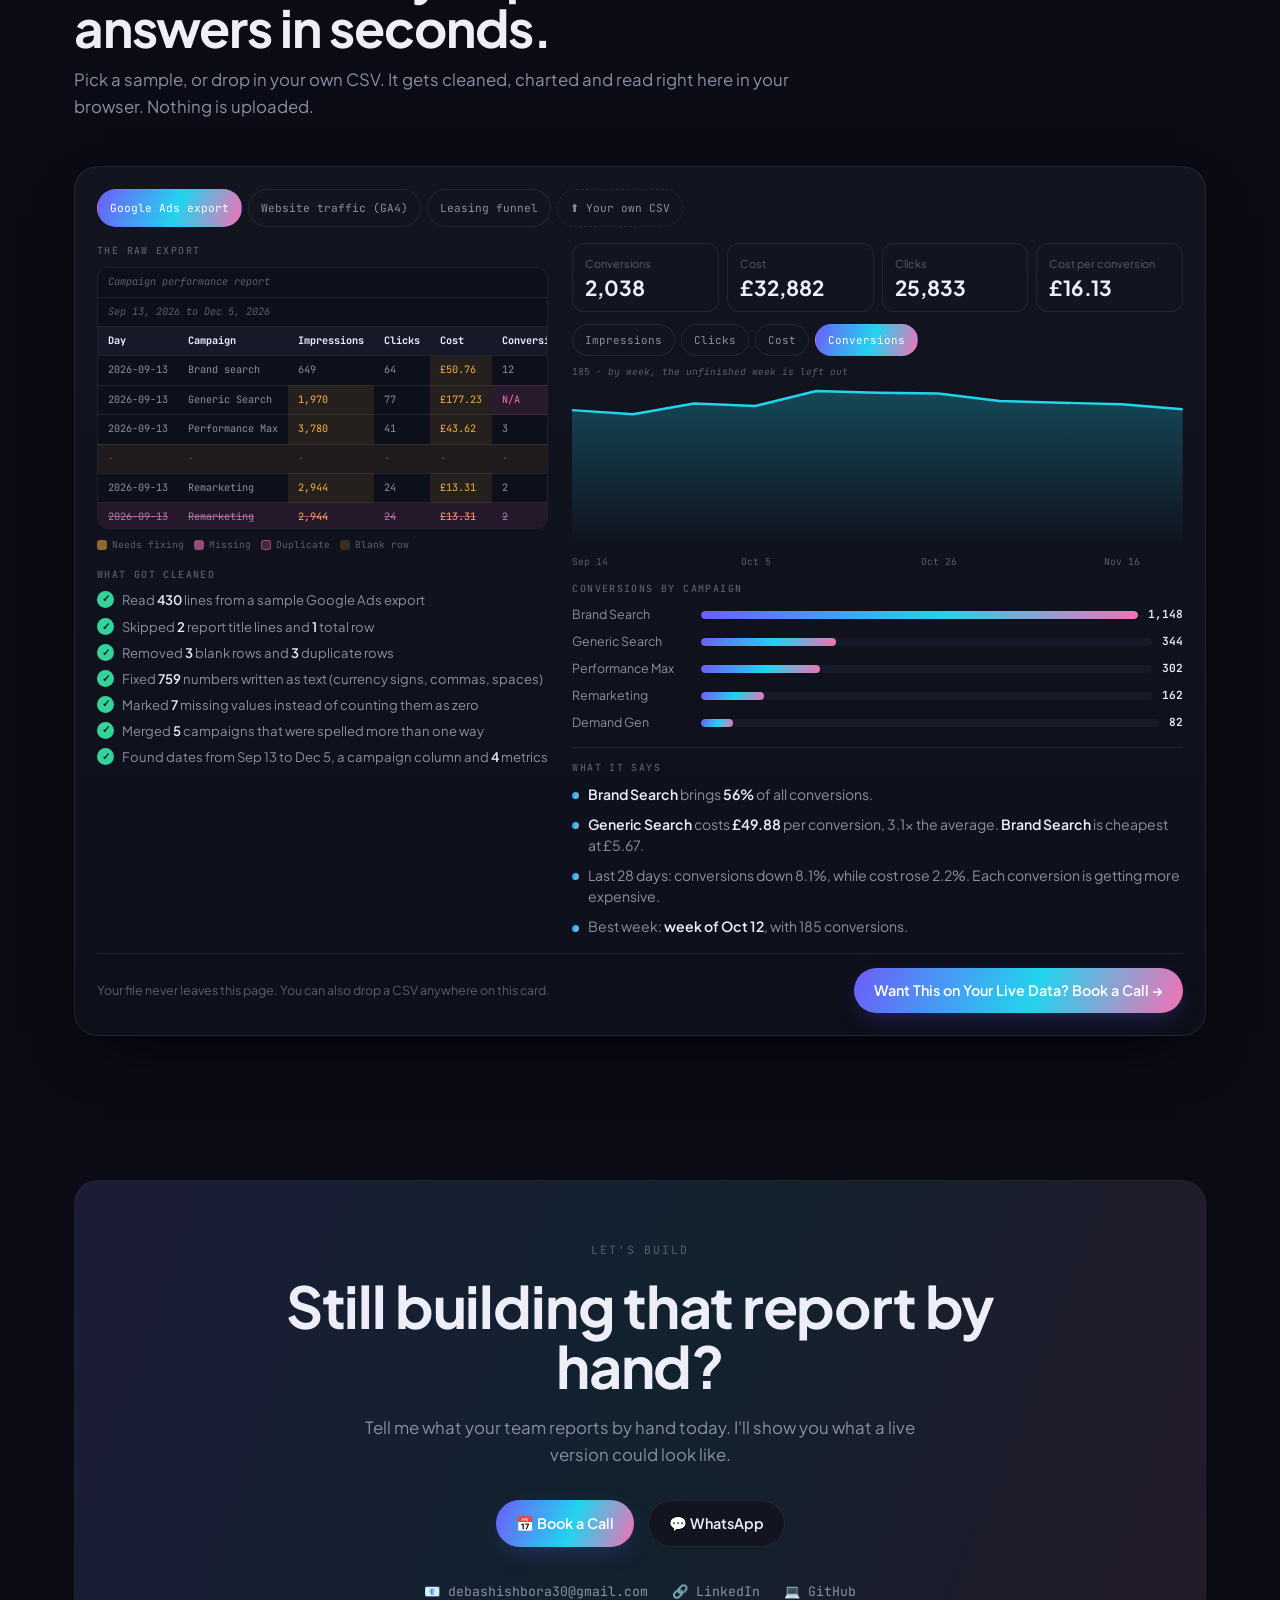
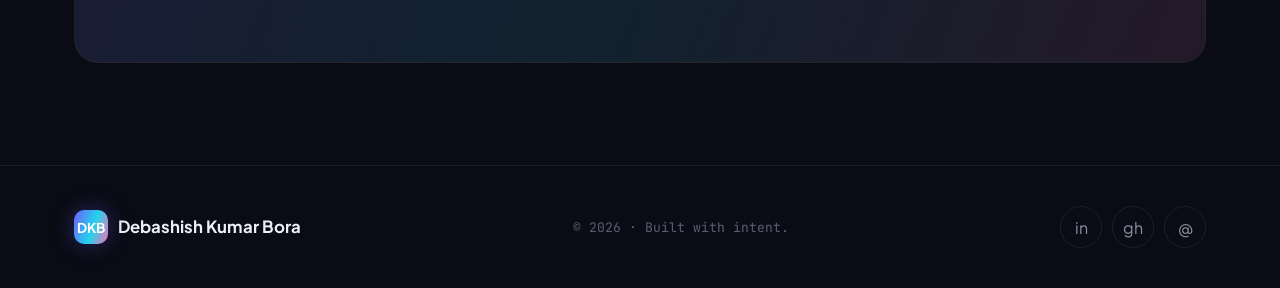
==== commit c2ec89ab: "Add files via upload" ====
--- a/index.html
+++ b/index.html
@@ -1325,6 +1325,90 @@
 .ba-tag{background:rgba(8,10,18,.86);color:#fff;font-size:.62rem}
 .ba-tag-r{color:var(--emerald)}
 </style>
+<style>
+/* =====================================================================
+   V5 LAYER  ·  the Agent series. One list (assets/agents-data.js) feeds
+   this section and the phone app. Phone first, wider screens after.
+   ===================================================================== */
+[data-theme="dark"]{--ag-rose:#FB7185;--ag-ok:#34D399}
+[data-theme="light"]{--ag-rose:#E11D48;--ag-ok:#059669}
+#agents{padding-top:52px}
+@media(min-width:1024px){#agents{padding-top:84px}}
+.ags{display:grid;gap:14px}
+.ag{position:relative;display:grid;grid-template-columns:minmax(0,1fr);gap:20px;padding:18px;border-radius:var(--r-lg);
+  background:linear-gradient(180deg,var(--surface),var(--bg2));border:1px solid var(--border);box-shadow:var(--card-shadow)}
+.ag::before{content:"";position:absolute;inset:-1px;border-radius:inherit;padding:1px;background:var(--grad);pointer-events:none;opacity:.6;
+  -webkit-mask:linear-gradient(#000 0 0) content-box,linear-gradient(#000 0 0);-webkit-mask-composite:xor;mask-composite:exclude}
+.ag-l,.ag-r{min-width:0;position:relative}
+.ag-top{display:flex;flex-wrap:wrap;gap:8px;align-items:center}
+.ag-no{font-family:var(--mono);font-size:.7rem;font-weight:700;padding:6px 11px;border-radius:30px;border:1px solid var(--border2);background:var(--surface);color:var(--text);white-space:nowrap}
+.ag-live{display:inline-flex;align-items:center;gap:8px;font-family:var(--mono);font-size:.68rem;color:var(--ag-ok);white-space:nowrap;
+  background:color-mix(in srgb,var(--emerald) 12%,transparent);border:1px solid color-mix(in srgb,var(--emerald) 32%,transparent);padding:6px 11px;border-radius:30px}
+.ag-live i{width:7px;height:7px;border-radius:50%;background:var(--emerald);animation:pulse 2s infinite}
+.ag-name{font-size:clamp(1.75rem,7.4vw,2.5rem);font-weight:800;letter-spacing:-.03em;line-height:1.05;margin:14px 0 8px}
+.ag-line{color:var(--muted);font-size:.95rem;line-height:1.55;max-width:46ch}
+.ag-proof{display:grid;grid-template-columns:1fr 1fr;gap:8px;margin-top:16px}
+.ag-proof div{border:1px solid var(--border);background:var(--surface);border-radius:var(--r);padding:11px 12px;min-width:0}
+.ag-proof b{display:block;font-family:var(--display);font-size:1.3rem;font-weight:800;letter-spacing:-.02em;line-height:1.1}
+.ag-proof span{display:block;font-size:.74rem;color:var(--muted);margin-top:4px;line-height:1.35}
+.ag-cta{display:flex;flex-wrap:wrap;gap:10px;margin-top:16px}
+.ag-cta .btn{flex:1 1 180px}
+.ag-foot{display:flex;flex-wrap:wrap;align-items:center;gap:6px 14px;margin-top:14px;font-family:var(--mono);font-size:.66rem;color:var(--faint)}
+.ag-foot a{color:var(--cyan);white-space:nowrap}
+.ag-foot a:hover{text-decoration:underline}
+/* the real change from the live run */
+.ag-r{display:block;color:inherit}
+.cc{border:1px solid var(--border2);background:var(--bg2);border-radius:var(--r);overflow:hidden;transition:transform .45s var(--ease),border-color .3s,box-shadow .45s}
+.ag-r:hover .cc{transform:translateY(-3px);border-color:color-mix(in srgb,var(--indigo) 55%,transparent);box-shadow:0 22px 50px -28px var(--glow)}
+.cc-h{display:grid;grid-template-columns:auto minmax(0,1fr) auto;gap:2px 10px;align-items:center;padding:11px 13px;border-bottom:1px solid var(--border)}
+.cc-h code{font-family:var(--mono);font-size:.7rem;font-weight:700;padding:3px 8px;border-radius:7px;border:1px solid var(--border2);background:var(--grad-soft)}
+.cc-h b{font-size:.86rem;font-weight:700}
+.cc-h i{font-style:normal;font-family:var(--mono);font-size:.62rem;color:var(--cyan);white-space:nowrap}
+.cc-h small{grid-column:1 / -1;font-size:.7rem;color:var(--faint)}
+.cc-ln{padding:11px 13px;border-bottom:1px solid var(--border)}
+.cc-ln small{display:block;font-family:var(--mono);font-size:.58rem;letter-spacing:.08em;text-transform:uppercase;color:var(--faint);margin-bottom:6px}
+.cc-del,.cc-ins{position:relative;font-size:.84rem;line-height:1.45;padding:6px 9px 6px 26px;border-radius:8px}
+.cc-del{background:color-mix(in srgb,var(--ag-rose) 12%,transparent)}
+.cc-del span{background:linear-gradient(var(--ag-rose),var(--ag-rose)) no-repeat 0 58%/0 1.6px;transition:background-size .9s var(--ease) .35s}
+.ag.in .cc-del span{background-size:100% 1.6px}
+.cc-ins{background:color-mix(in srgb,var(--emerald) 13%,transparent);margin-top:5px;opacity:.2;transition:opacity .6s var(--ease) 1.05s}
+.ag.in .cc-ins{opacity:1}
+.cc-del::before,.cc-ins::before{position:absolute;left:9px;top:6px;font-family:var(--mono);font-weight:700}
+.cc-del::before{content:"-";color:var(--ag-rose)}
+.cc-ins::before{content:"+";color:var(--ag-ok)}
+.cc-ln em{display:inline-block;margin-top:5px;font-style:normal;font-family:var(--mono);font-size:.6rem;color:var(--ag-rose);border:1px solid color-mix(in srgb,var(--ag-rose) 40%,transparent);padding:2px 7px;border-radius:20px}
+.cc-steps{list-style:none;display:flex;flex-wrap:wrap;gap:6px;margin:0;padding:12px 13px;border-bottom:1px solid var(--border)}
+.cc-steps li{font-family:var(--mono);font-size:.62rem;padding:5px 9px;border-radius:20px;border:1px solid var(--border);color:var(--faint);
+  transition:background .4s,color .4s,border-color .4s;transition-delay:calc(1.25s + var(--i,0) * .18s)}
+.ag.in .cc-steps li{color:var(--ag-ok);border-color:color-mix(in srgb,var(--emerald) 38%,transparent);background:color-mix(in srgb,var(--emerald) 10%,transparent)}
+.cc-f{display:flex;flex-wrap:wrap;justify-content:space-between;gap:4px 12px;padding:10px 13px;font-size:.72rem;color:var(--muted)}
+.cc-f code{font-family:var(--mono);font-size:.64rem;color:var(--faint)}
+/* the open slot that shows this is a series */
+.ag-next{display:grid;grid-template-columns:auto minmax(0,1fr);gap:2px 12px;align-items:center;padding:15px 16px;border:1px dashed var(--border2);border-radius:var(--r-lg);color:var(--muted)}
+.ag-next .ag-no{grid-row:span 2;background:transparent;color:var(--faint);border-style:dashed}
+.ag-next b{font-size:.95rem;font-weight:700;color:var(--text);line-height:1.3}
+.ag-next span:last-child{font-size:.82rem;line-height:1.4}
+@media(min-width:860px){
+  .ag{grid-template-columns:minmax(0,1fr) minmax(0,1.04fr);gap:34px;padding:30px;align-items:center}
+  .ag-cta .btn{flex:0 0 auto}
+}
+@media(min-width:1024px){
+  .ag{padding:38px 40px;gap:46px}
+  .ag-name{font-size:3rem}
+  .ag-line{font-size:1rem}
+  .ag-proof{gap:10px}
+  .ag-proof div{padding:13px 14px}
+  .ag-proof b{font-size:1.5rem}
+  .cc-del,.cc-ins{font-size:.88rem}
+  .ag-next{padding:16px 20px}
+}
+@media(min-width:860px) and (max-width:1023px){.nav-links a{padding:8px 11px}}
+@media(prefers-reduced-motion:reduce){
+  .cc-del span{background-size:100% 1.6px}
+  .cc-ins{opacity:1}
+  .cc-steps li{color:var(--ag-ok);border-color:color-mix(in srgb,var(--emerald) 38%,transparent);background:color-mix(in srgb,var(--emerald) 10%,transparent)}
+}
+</style>
 <link rel="stylesheet" href="assets/jarvis.css" />
 </head>
 <body>
@@ -1338,6 +1422,7 @@
     <a href="#top" class="logo"><span class="mark">DKB</span> Debashish Bora</a>
     <div class="nav-links" id="navlinks">
       <a href="#work">Work</a>
+      <a href="#agents">Agents</a>
       <a href="#clients">Clients</a>
       <a href="#services">Services</a>
       <a href="#about">About</a>
@@ -1430,6 +1515,16 @@
   <div class="more-wrap" id="moreWrap"><button type="button" class="btn btn-ghost" id="moreWork">Show all projects</button></div>
   <div class="lb" id="lb"><button class="lb-x" id="lbX">✕</button><img id="lbImg" src="" alt=""><div class="lb-cap" id="lbCap"></div></div>
   <p class="work-note"><a href="https://github.com/DebashishKumarBora" target="_blank" rel="noopener">All the code is on GitHub ↗</a></p>
+</section>
+
+<!-- AGENT SERIES (filled from assets/agents-data.js) -->
+<section class="wrap" id="agents">
+  <div class="sec-head reveal">
+    <span class="eyebrow">Agent series</span>
+    <h2>Agents that act, not just answer.</h2>
+    <p>Each one plugs into Claude, works inside a real platform and changes nothing until a person says yes. New agents join this list as they ship.</p>
+  </div>
+  <div class="ags" id="agList"></div>
 </section>
 
 <!-- BEFORE / AFTER (transformation) -->
@@ -1690,6 +1785,7 @@
 </div>
 <div class="dkb-toast" id="dkbToast" role="status"></div>
 
+<script src="assets/agents-data.js?v=10"></script>
 <script>
 /* ============ THEME ============ */
 const root=document.documentElement, tbtn=document.getElementById('themeBtn');
@@ -1806,7 +1902,7 @@
    live:'https://debashishkumarbora.github.io/campaign-ops/',repo:'https://github.com/DebashishKumarBora/campaign-ops-mcp',
    p:'AI agents can read a Google Ads account, but no team would let one change budgets or ad copy without limits, a person approving it, and an undo.',
    b:'A connector (MCP server) that lets AI apps like Claude work on Google Ads safely. Every change is proposed, checked against budget limits and Fair Housing rules, dry run, approved by a person, applied, verified and logged, with one click undo.',
-   r:'Tested in a real Claude session on a sandbox account: it found wasted spend and an ad that broke Fair Housing rules, waited for approval, then applied and verified three fixes.'},
+   r:'Now live on the Google Ads API. In a real Google Ads test account it found an ad that broke Fair Housing rules, rewrote it, waited for a person to approve, then made the change and confirmed it with Google. It is Agent 01 in the Agent series.'},
   {k:'ads',s:'Sixteen Google Ads accounts in one web app, with a Claude analyst on top.',t:'AdCommand',shots:['shots/ads-1.webp','shots/ads-2.webp','shots/ads-3.webp','shots/ads-4.webp','shots/ads-5.webp','shots/ads-6.webp'],tool:'Google Ads API + Claude',tag:['app'],file:'shots/ads-1.webp',
    live:'https://script.google.com/macros/s/AKfycbxLdJehYqxPBmTLfTtMUhkcnE7OGgTpFx1iCNVaQD4TBOuvsmEN_n9KvrywxJ1Aq4dW/exec',repo:'https://github.com/DebashishKumarBora/ads-command-center',
    p:'Sixteen Google Ads accounts lived in sixteen browser tabs, with no single place to see what was working.',
@@ -1953,8 +2049,50 @@
   else if(type==='demos'){ botSay('Pick one and it opens right here, live.',null,{topic:'work'}); }
   else if(type==='top'){ window.scrollTo({top:0,behavior:'smooth'}); }
   else if(type==='link'){ window.open(arg,'_blank','noopener'); }
+  else if(type==='page'){ window.location.href=arg; }
 }
 window.DKB={act:dkbAct,demos:DEMOS,projects:projects,toast:dkbToast,ask:function(q){dkbAct('ask:'+q);}};
+
+/* ============ AGENT SERIES ============
+   Rendered from assets/agents-data.js, the same list the phone app uses. */
+(function(){
+  var list=window.DKB_AGENTS||[], box=document.getElementById('agList');
+  if(!box) return;
+  if(!list.length){ var sec=document.getElementById('agents'); if(sec) sec.hidden=true; return; }
+  function esc(s){return String(s==null?'':s).replace(/[&<>"]/g,function(c){return {'&':'&amp;','<':'&lt;','>':'&gt;','"':'&quot;'}[c];});}
+  function hasDemo(k){return DEMOS.some(function(d){return d.k===k;});}
+  function changeCard(c){
+    return '<div class="cc">'+
+      '<div class="cc-h"><code>'+esc(c.id)+'</code><b>'+esc(c.kind)+'</b><i>From the live run</i><small>'+esc(c.where)+'</small></div>'+
+      c.lines.map(function(l){
+        return '<div class="cc-ln"><small>'+esc(l.field)+'</small><div class="cc-del"><span>'+esc(l.was)+'</span></div>'+
+          '<em>Flagged: '+esc(l.flag)+'</em><div class="cc-ins">'+esc(l.now)+'</div></div>';
+      }).join('')+
+      '<ol class="cc-steps" aria-label="What happened, in order">'+c.steps.map(function(s,i){return '<li style="--i:'+i+'">'+esc(s)+'</li>';}).join('')+'</ol>'+
+      '<div class="cc-f"><span>'+esc(c.approved)+'</span><code>'+esc(c.hash)+'</code></div>'+
+    '</div>';
+  }
+  var html='';
+  list.forEach(function(a){
+    var demoBtn=hasDemo(a.k)?'<button type="button" class="btn btn-ghost" data-act="demo:'+esc(a.k)+'">Try it in your browser</button>'
+                            :(a.demo?'<a class="btn btn-ghost" href="'+esc(a.demo)+'" target="_blank" rel="noopener">Try it in your browser</a>':'');
+    html+='<article class="ag reveal" id="agent-'+esc(a.k)+'">'+
+      '<div class="ag-l">'+
+        '<div class="ag-top"><span class="ag-no">Agent '+esc(a.no)+'</span>'+(a.status?'<span class="ag-live"><i></i>'+esc(a.status)+'</span>':'')+'</div>'+
+        '<h3 class="ag-name">'+esc(a.name)+'</h3>'+
+        '<p class="ag-line">'+esc(a.line)+'</p>'+
+        '<div class="ag-proof">'+(a.proof||[]).map(function(p){return '<div><b>'+esc(p[0])+'</b><span>'+esc(p[1])+'</span></div>';}).join('')+'</div>'+
+        '<div class="ag-cta"><a class="btn btn-primary" href="'+esc(a.page)+'">See the live run →</a>'+demoBtn+'</div>'+
+        '<div class="ag-foot"><span>'+(a.stack||[]).map(esc).join(' · ')+'</span>'+(a.repo?'<a href="'+esc(a.repo)+'" target="_blank" rel="noopener">View the code ↗</a>':'')+'</div>'+
+      '</div>'+
+      (a.change?'<a class="ag-r" href="'+esc(a.page)+'" aria-label="See the '+esc(a.name)+' live run">'+changeCard(a.change)+'</a>':'')+
+    '</article>';
+  });
+  var nx=String(list.length+1); if(nx.length<2) nx='0'+nx;
+  html+='<div class="ag-next reveal"><span class="ag-no">Agent '+nx+'</span><b>Next in the series</b><span>It joins this list when it ships.</span></div>';
+  box.innerHTML=html;
+  box.querySelectorAll('.reveal').forEach(function(el){io.observe(el);});
+})();
 document.addEventListener('click',function(e){
   var b=e.target.closest&&e.target.closest('[data-act]'); if(!b)return;
   e.preventDefault(); dkbAct(b.getAttribute('data-act'));
@@ -2000,6 +2138,10 @@
     var b=p.live?[['play','Open live demo','demo:'+p.k,1],['arrow','Show me another','ask:Show me another one']]
                 :[['arrow','Show it on the page','f:looker',1],['play','Open an AI agent','demo:adsintel']];
     return '<div class="jc">'+pic+'</div>'+jcButtons(b);
+  }
+  if(topic==='series'){
+    var ag=(window.DKB_AGENTS||[])[0]; if(!ag) return '';
+    return jcButtons([['arrow','See the live run','page:'+ag.page,1],['play','Try it in your browser','demo:'+ag.k],['arrow','Go to the Agent series','go:#agents']]);
   }
   if(topic==='agents') return demoRow(DEMOS.filter(function(d){return d.agent;}));
   if(topic==='dash') return demoRow(DEMOS.filter(function(d){return !d.agent;}));
@@ -2578,11 +2720,12 @@
   if(btn&&mac){var kb=btn.querySelector('kbd');if(kb)kb.textContent='⌘ K';}
   var ITEMS=[];
   (window.DKB.demos||[]).forEach(function(d){ITEMS.push({g:'Live demos',t:'Open '+d.t,h:d.tool,a:'demo:'+d.k,k:d.t+' '+d.tool+' demo dashboard open'});});
-  [['Work','#work','dashboards projects portfolio agents'],['How I work','#process','process steps services'],['Before and after','#transform','slider spreadsheet'],
+  [['Work','#work','dashboards projects portfolio agents'],['Agent series','#agents','agents ai agent series campaign ops live run google ads api'],['How I work','#process','process steps services'],['Before and after','#transform','slider spreadsheet'],
    ['Clients','#clients','brands'],['Skills','#skills','stack tools'],['About','#about','background bio experience'],
    ['Credentials','#certs','certifications certificates'],['Data lab','#lab','try upload csv messy data clean chart insights'],['Contact','#contact','email hire']]
    .forEach(function(s){ITEMS.push({g:'Jump to',t:s[0],h:'Section',a:'go:'+s[1],k:s[0]+' '+s[2]});});
-  [['Book a call','Calendly','book','schedule meeting hire'],['Message on WhatsApp','Opens WhatsApp','wa','chat message'],
+  [['See the Campaign Ops live run','Agent 01','page:agents/campaign-ops/','agent series campaign ops live run google ads api fair housing case study'],
+   ['Book a call','Calendly','book','schedule meeting hire'],['Message on WhatsApp','Opens WhatsApp','wa','chat message'],
    ['Copy email address','Clipboard','email','mail contact'],['Take the guided tour','Narrated','tour','walkthrough'],
    ['Talk to the assistant','Chat and voice','chat','jarvis ai bot'],['Switch light or dark theme','Appearance','theme','mode'],
    ['Show only AI agents','Filter','f:agent','agents ads intelligence superdash performance review client reports'],['Show only dashboards','Filter','f:app','apps script live'],['Show only Looker Studio','Filter','f:looker','looker']]
@@ -2627,8 +2770,8 @@
 
 </script>
 <script src="assets/lab.js" defer></script>
-<script src="assets/jarvis-brain.js?v=9" defer></script>
-<script src="assets/jarvis.js" defer></script>
+<script src="assets/jarvis-brain.js?v=10" defer></script>
+<script src="assets/jarvis.js?v=10" defer></script>
 <a href="m/" id="toMobile" class="to-mobile" hidden>📱 Back to mobile view</a>
 <style>
 .to-mobile{position:fixed;left:50%;bottom:calc(84px + env(safe-area-inset-bottom,0px));transform:translateX(-50%);z-index:9998;padding:10px 16px;border-radius:22px;
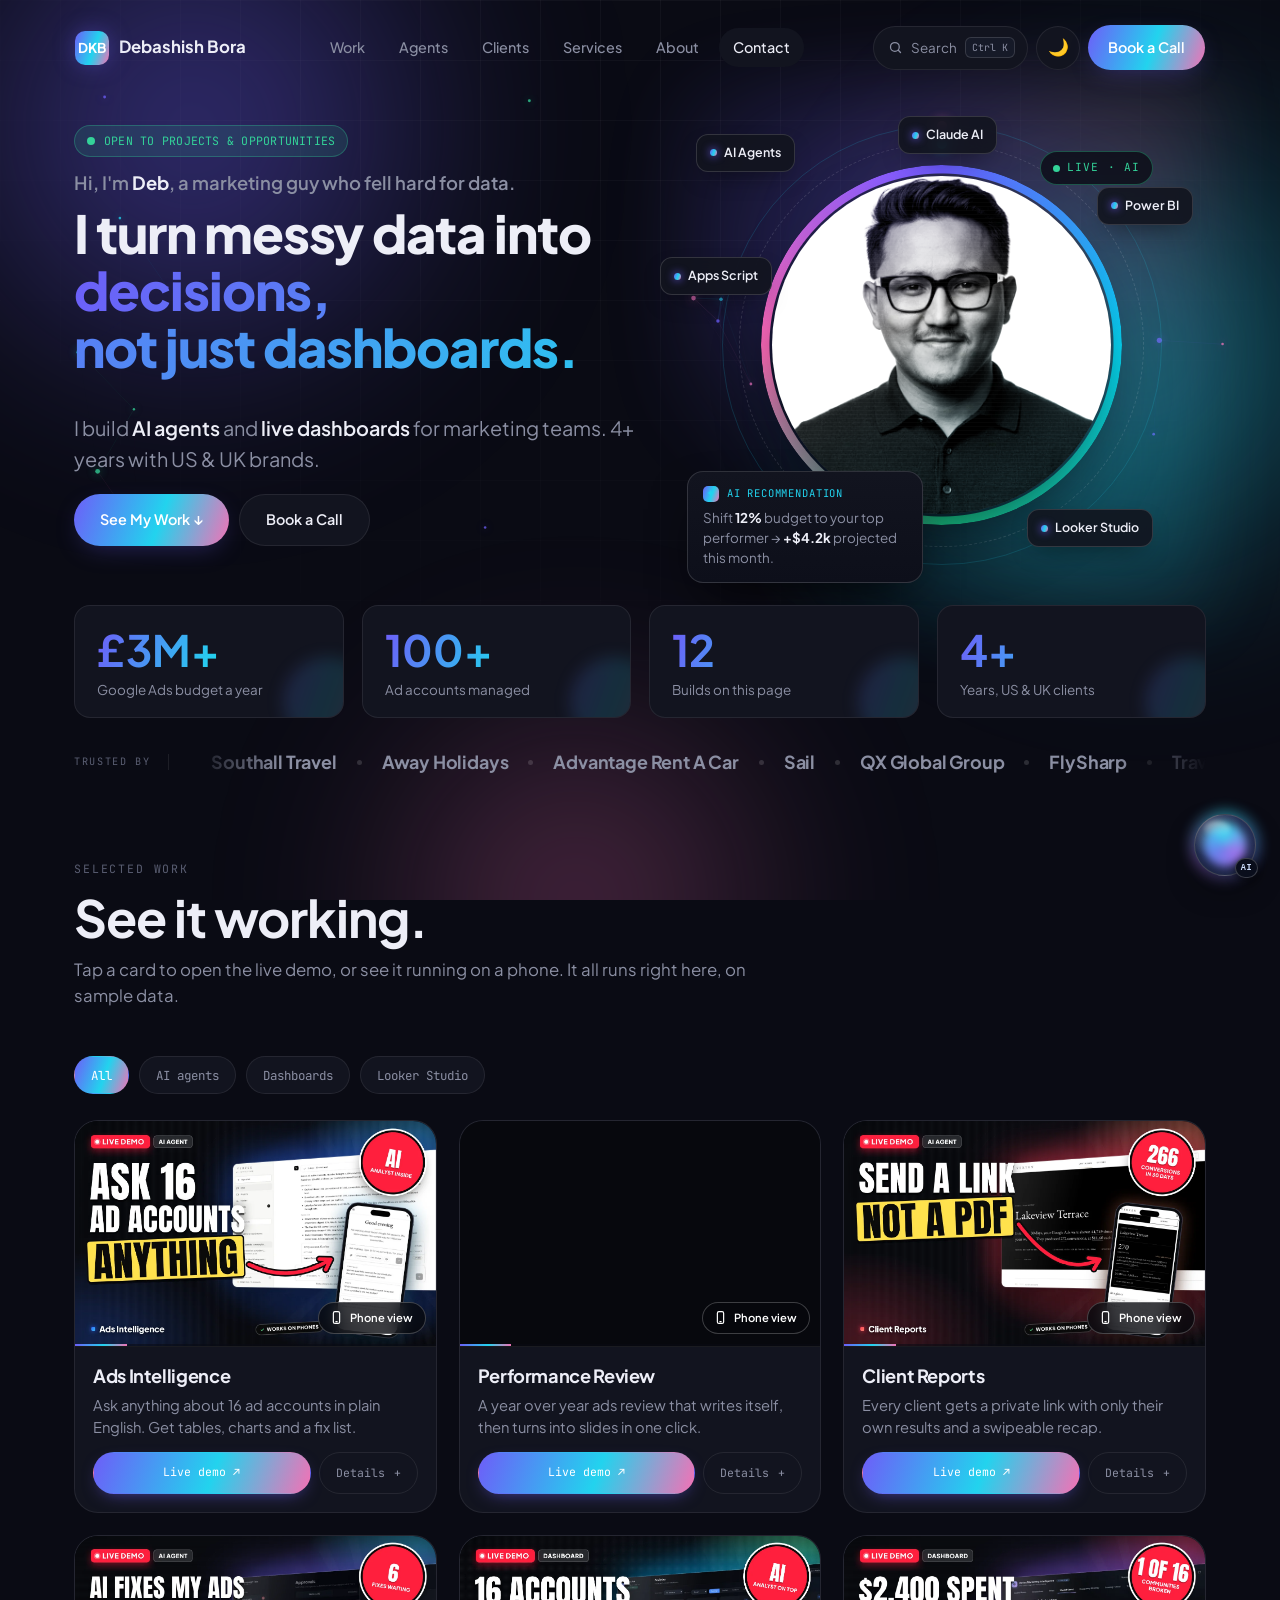
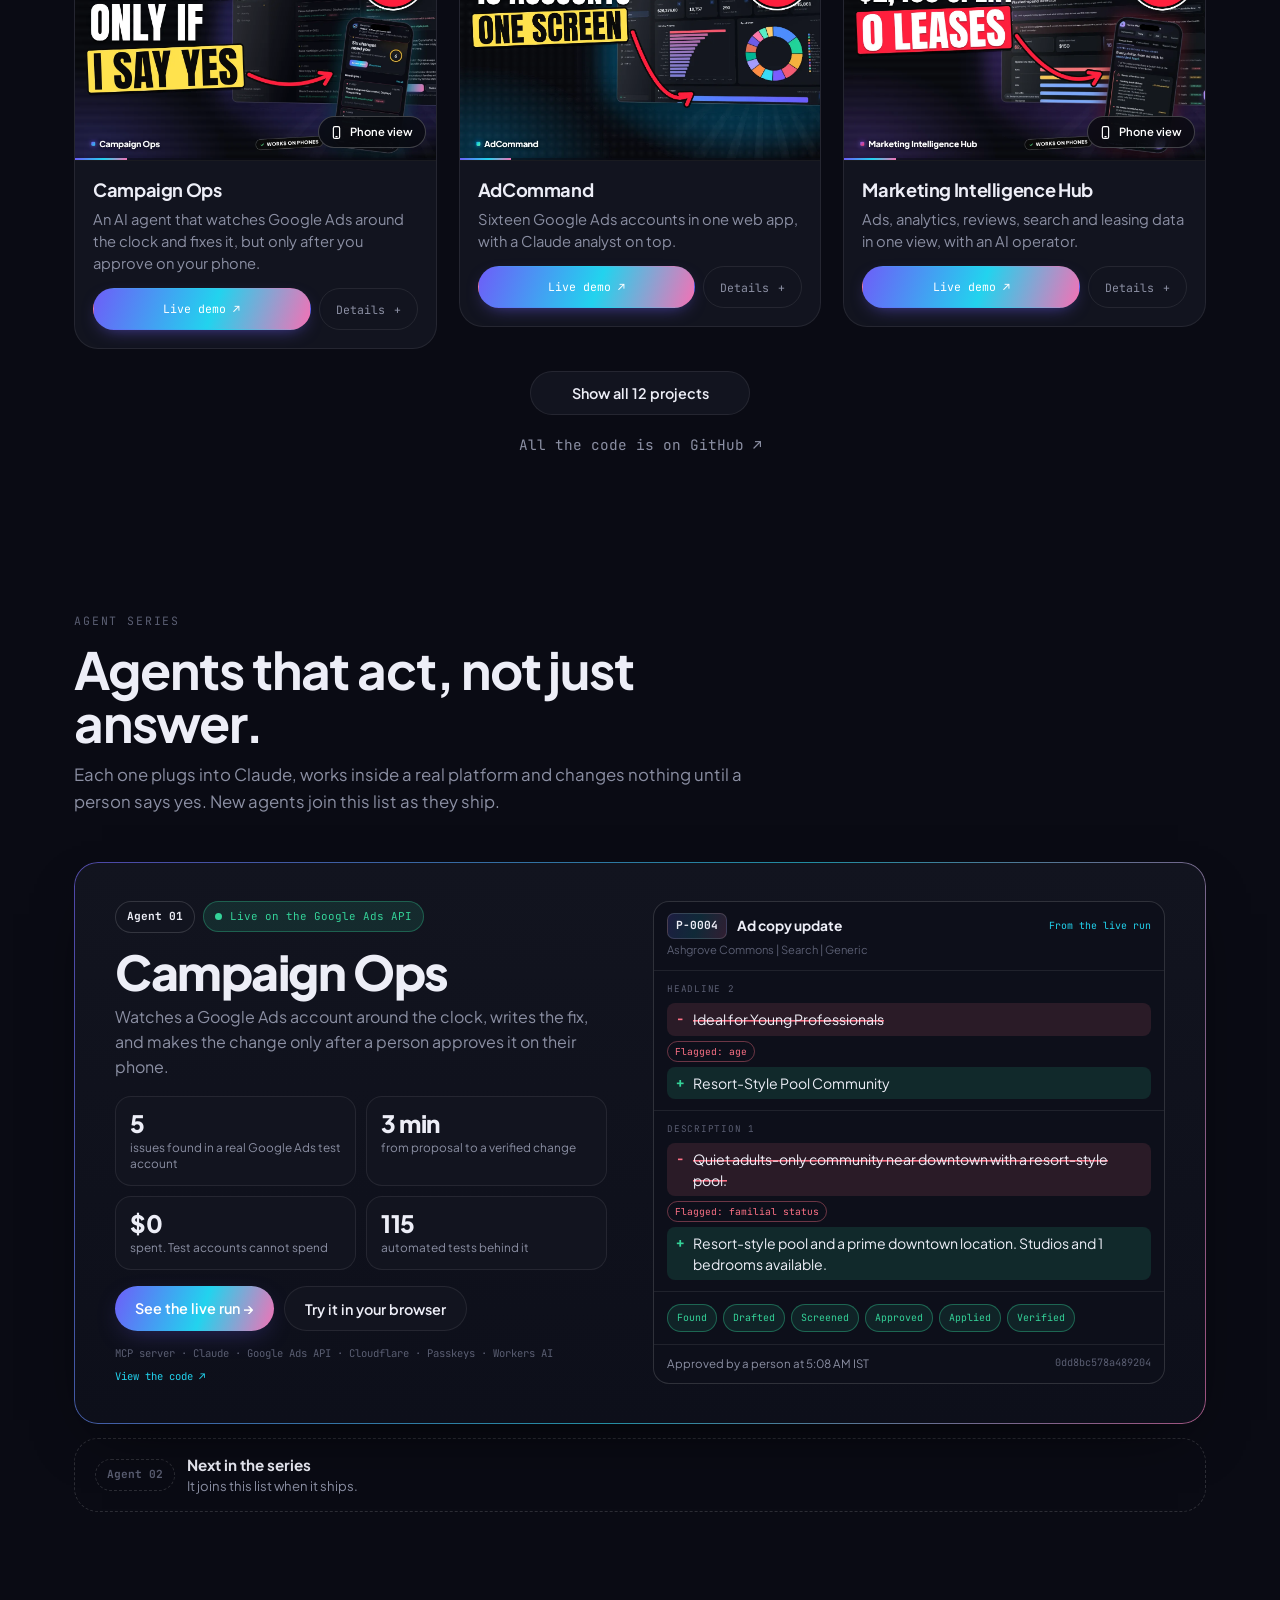
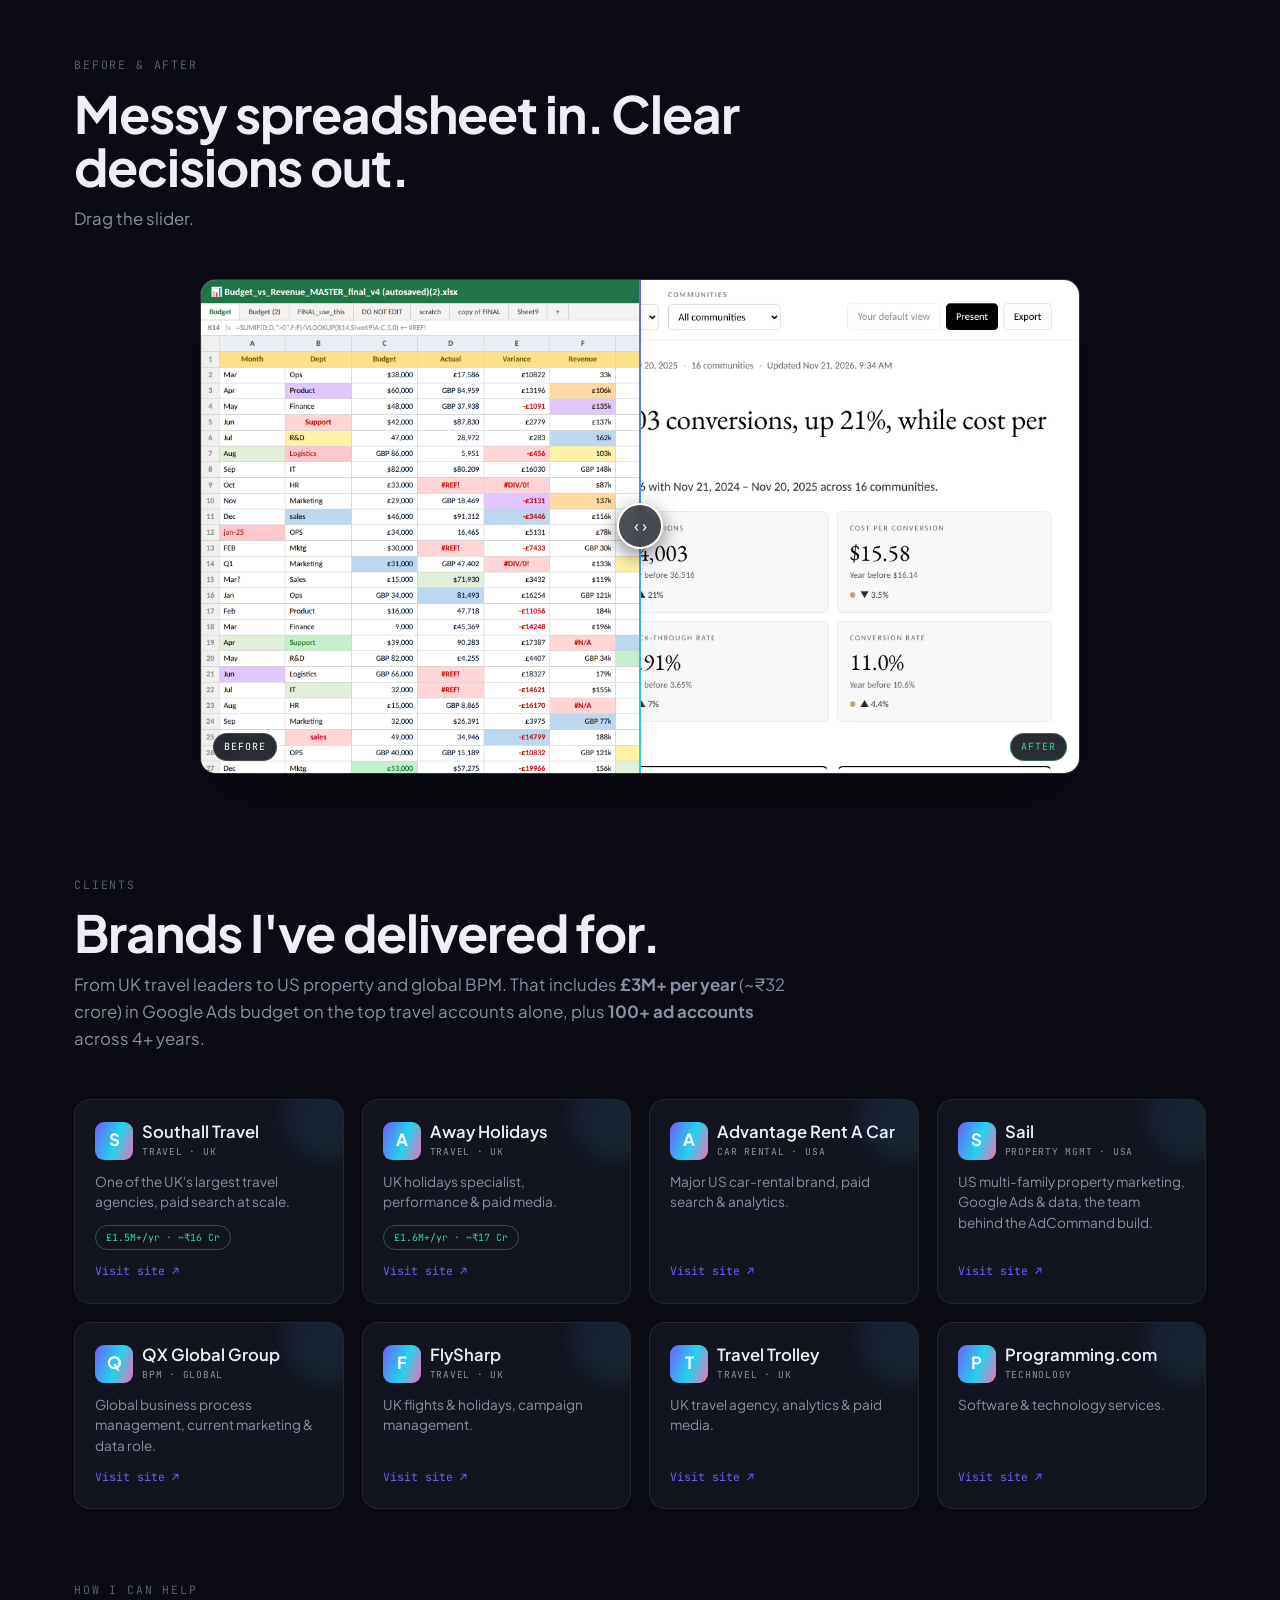
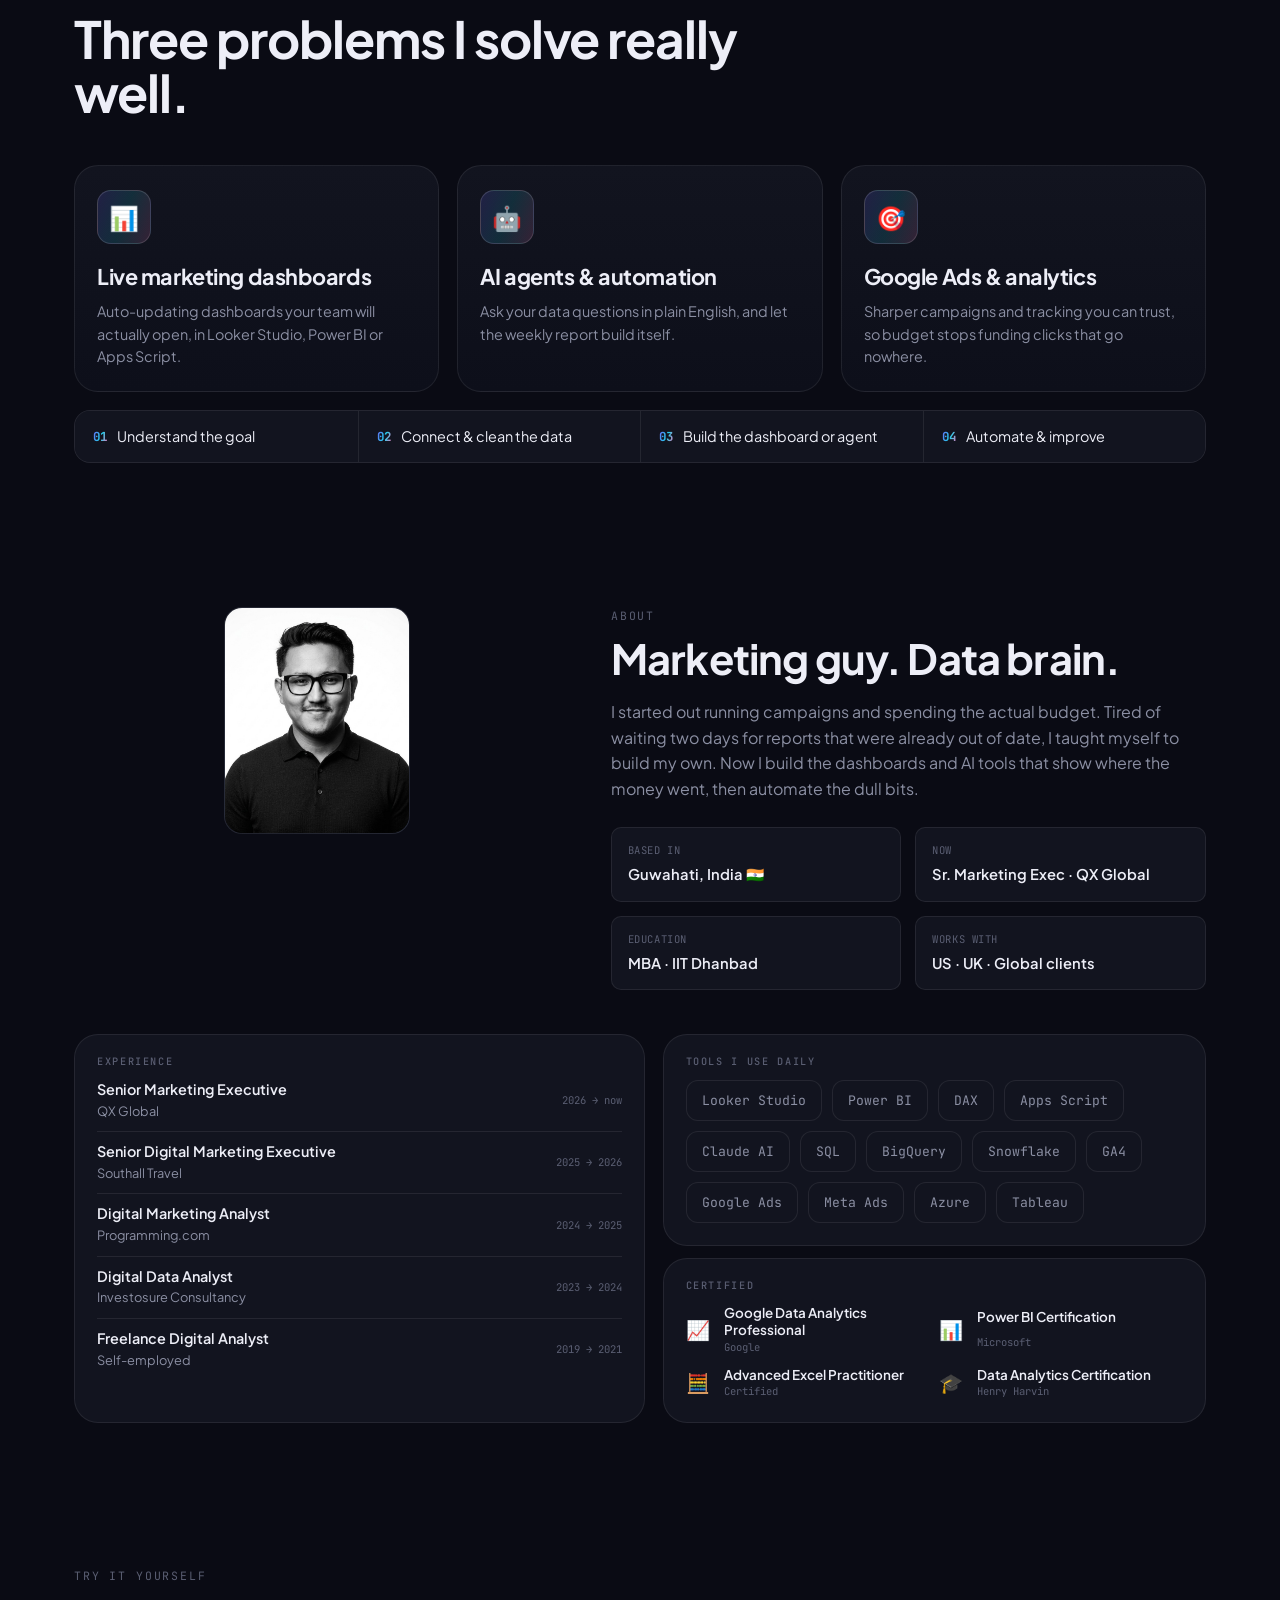
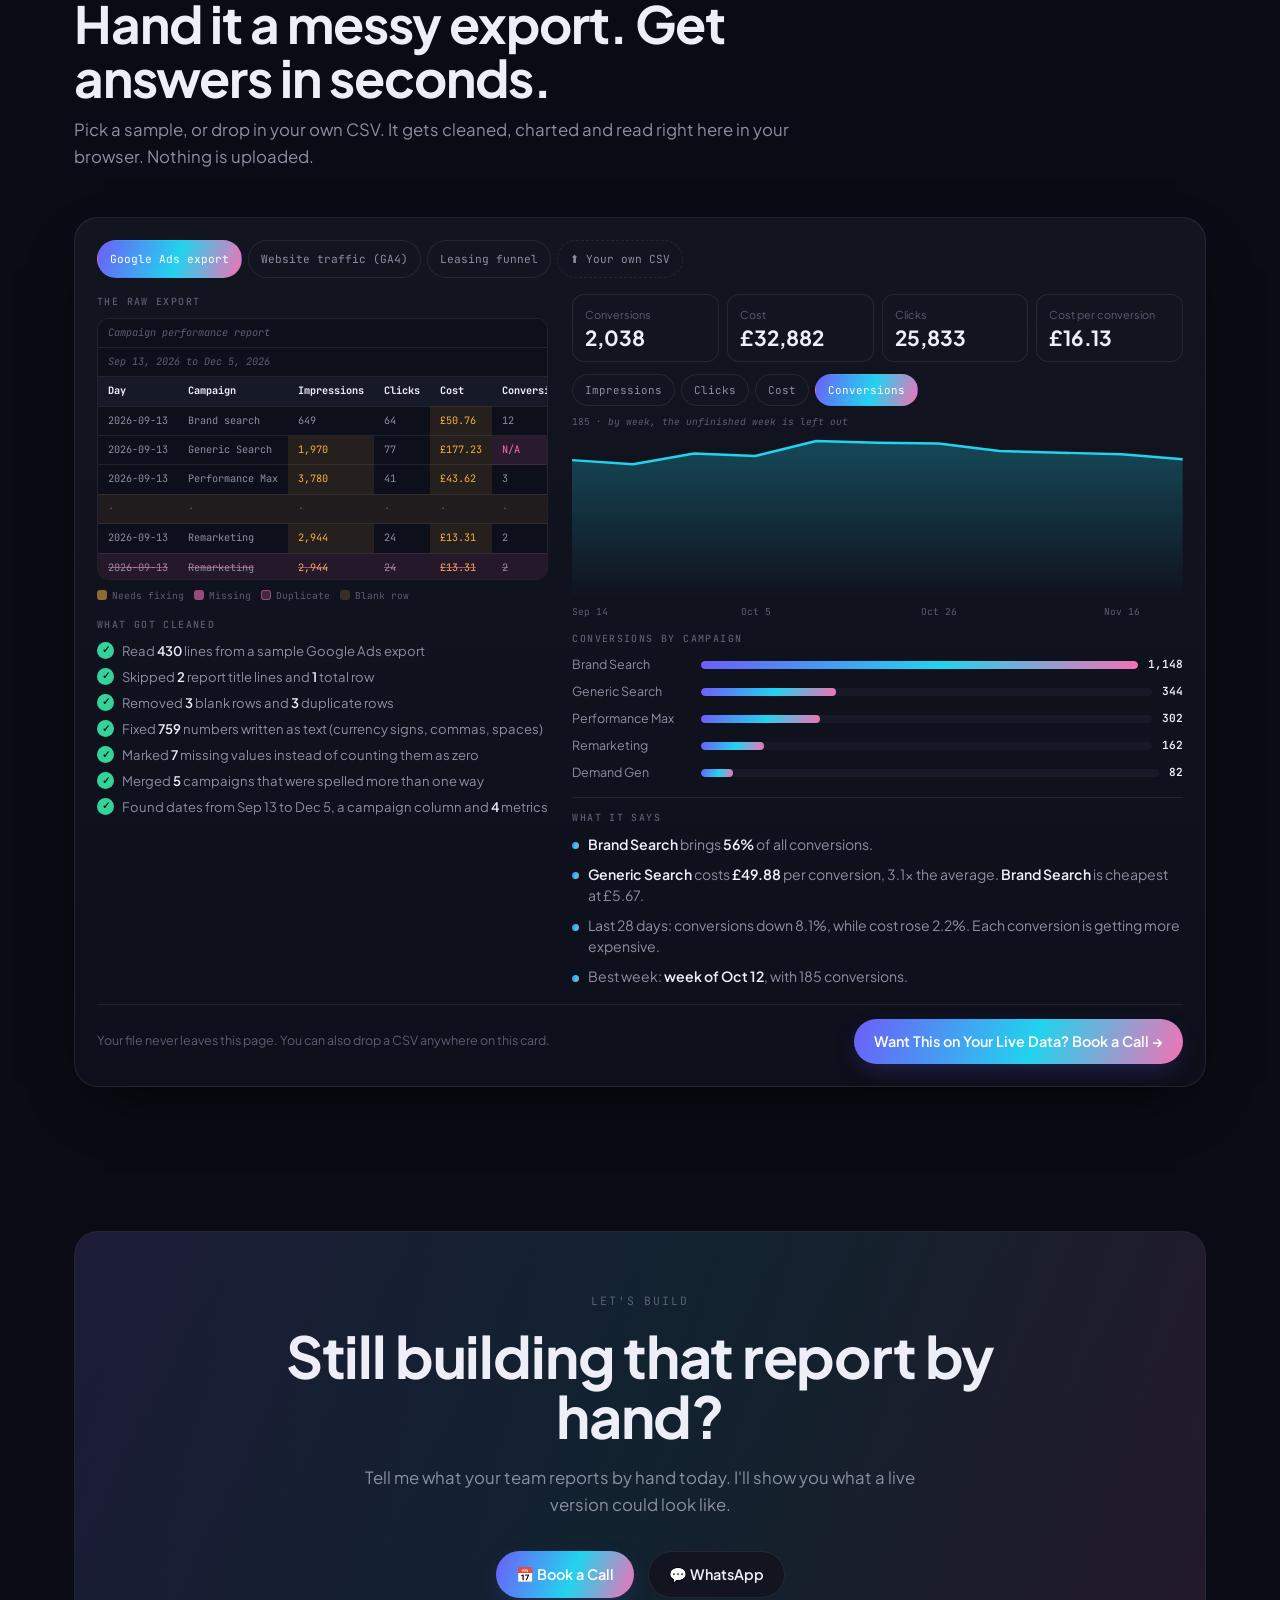
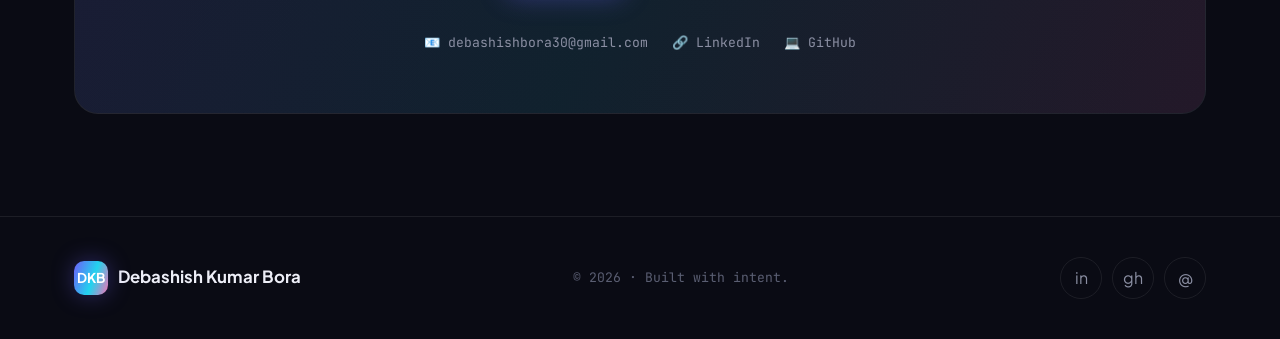
==== commit e8b7dd78: "Add files via upload" ====
--- a/index.html
+++ b/index.html
@@ -837,6 +837,16 @@
   opacity:0;transform:scale(1.04);transition:opacity .7s var(--ease),transform 4.6s linear;will-change:opacity}
 .reel-img.on{opacity:1;transform:scale(1)}
 .thumb.img-failed .reel{display:none}
+/* covers: the cover is the first frame; hovering plays the screenshots, like a video preview */
+.thumb.has-cover{background:#07080d}
+.thumb.has-cover .reel-img{object-position:center}
+.thumb.has-cover .reel-img:not(:first-child){object-position:top left}
+.th-phone{position:absolute;right:10px;bottom:12px;z-index:6;display:inline-flex;align-items:center;gap:6px;height:32px;padding:0 12px 0 10px;
+  border-radius:999px;border:1px solid rgba(255,255,255,.22);background:rgba(7,8,13,.78);backdrop-filter:blur(8px);-webkit-backdrop-filter:blur(8px);
+  color:#fff;font:600 .7rem/1 var(--body);cursor:pointer;transition:transform .2s var(--ease),background .2s,border-color .2s}
+.th-phone svg{width:15px;height:15px;fill:none;stroke:currentColor;stroke-width:1.9;stroke-linecap:round;stroke-linejoin:round}
+.th-phone:hover{transform:translateY(-2px);background:rgba(7,8,13,.92);border-color:rgba(255,255,255,.45)}
+.th-phone:focus-visible{outline:2px solid var(--cyan);outline-offset:2px}
 
 /* skeleton shimmer until first paint */
 .thumb.has-reel::before{content:'';position:absolute;inset:0;z-index:1;
@@ -930,6 +940,44 @@
 .mbar a:active{transform:scale(.97)}
 @media(min-width:860px){.mbar{display:none}}
 body.dm-lock{position:fixed;left:0;right:0;width:100%;overflow:hidden}
+
+/* ---- 6b. phone view: the same live demo, running at phone size inside a phone ---- */
+.dm-view{display:none;flex-shrink:0;padding:3px;border-radius:999px;background:var(--surface);border:1px solid var(--border)}
+.dm.can-phone .dm-view{display:inline-flex}
+.dm-view button{display:inline-flex;align-items:center;gap:6px;height:32px;padding:0 13px;border:0;border-radius:999px;background:transparent;
+  color:var(--muted);font:600 .74rem/1 var(--body);cursor:pointer;transition:background .2s,color .2s}
+.dm-view button svg{width:15px;height:15px;fill:none;stroke:currentColor;stroke-width:1.8;stroke-linecap:round;stroke-linejoin:round}
+.dm-view button[aria-pressed="true"]{background:var(--grad);color:#fff}
+.dm-view button:focus-visible{outline:2px solid var(--cyan);outline-offset:2px}
+.dm-phone{position:absolute;inset:0;display:none;z-index:1;overflow:hidden;
+  background:radial-gradient(70% 60% at 50% 40%,color-mix(in srgb,var(--indigo) 22%,transparent),transparent 70%),#07080f}
+.dm.phone .dm-phone{display:flex;align-items:center;justify-content:center;gap:44px}
+.dm.phone .dm-scroll{visibility:hidden}
+.dm.phone .dm-load{display:none}
+.dm-stage{position:relative;flex:none}
+.dm-dev{position:absolute;left:0;top:0;width:414px;height:868px;transform-origin:0 0;border-radius:62px;padding:12px;
+  background:linear-gradient(145deg,#2a2d3a,#0d0e14 45%,#1d2030);box-shadow:0 0 0 1.5px #3a3e50,0 50px 110px -30px #000,inset 0 0 0 1px rgba(255,255,255,.06)}
+.dm-dev::before{content:"";position:absolute;right:-3px;top:190px;width:4px;height:86px;border-radius:0 3px 3px 0;background:#2b2e3c}
+.dm-dev::after{content:"";position:absolute;left:-3px;top:160px;width:4px;height:56px;border-radius:3px 0 0 3px;background:#2b2e3c;box-shadow:0 74px 0 #2b2e3c}
+.dm-screen{position:relative;width:390px;height:844px;border-radius:50px;overflow:hidden;background:#0b0d16}
+.dm-screen iframe{position:absolute;left:0;top:47px;width:390px;height:797px;border:0;display:block;background:#0b0d16}
+.dm-sbar{position:absolute;left:0;right:0;top:0;height:47px;z-index:3;display:flex;align-items:center;justify-content:space-between;padding:4px 30px 0 44px;
+  background:#07080d;color:#fff;font:700 15px/1 -apple-system,'SF Pro Text',var(--body);letter-spacing:-.01em;pointer-events:none}
+.dm-sbar i{display:flex;gap:6px;align-items:center}
+.dm-sbar svg{height:12px;fill:#fff}
+.dm-island{position:absolute;z-index:4;top:11px;left:50%;width:118px;height:33px;margin-left:-59px;border-radius:20px;background:#000;pointer-events:none}
+.dm-pload{position:absolute;inset:0;z-index:2;display:grid;place-items:center;align-content:center;gap:12px;background:#0b0d16;transition:opacity .4s}
+.dm-pload.gone{opacity:0;pointer-events:none}
+.dm-pnote{max-width:250px;color:var(--muted);font-size:.86rem;line-height:1.55}
+.dm-pnote b{display:block;color:var(--text);font-size:1.02rem;line-height:1.3;margin-bottom:8px;letter-spacing:-.01em}
+.dm-pnote span{display:block;margin-top:10px;font-family:var(--mono);font-size:.66rem;color:var(--faint)}
+.dm.phone.bare .dm-phone{background:#0b0d16;display:block}
+.dm.phone.bare .dm-stage{position:absolute;inset:0;width:auto!important;height:auto!important}
+.dm.phone.bare .dm-dev{position:absolute;inset:0;width:auto;height:auto;transform:none!important;padding:0;border-radius:0;background:none;box-shadow:none}
+.dm.phone.bare .dm-dev::before,.dm.phone.bare .dm-dev::after,.dm.phone.bare .dm-island,.dm.phone.bare .dm-sbar,.dm.phone.bare .dm-pnote{display:none}
+.dm.phone.bare .dm-screen,.dm.phone.bare .dm-screen iframe{width:100%;height:100%;border-radius:0;top:0}
+@media(max-width:1000px){.dm-pnote{display:none}}
+@media(max-width:560px){.dm-view button span{display:none}.dm-view button{padding:0 11px}}
 
 /* keep back-to-top clear of the bar */
 @media(max-width:859px){.to-top{bottom:calc(78px + env(safe-area-inset-bottom))}}
@@ -1503,7 +1551,7 @@
   <div class="sec-head reveal">
     <span class="eyebrow">Selected work</span>
     <h2>See it working.</h2>
-    <p>Tap any screenshot to open the live demo. It runs right here, on sample data.</p>
+    <p>Tap a card to open the live demo, or see it running on a phone. It all runs right here, on sample data.</p>
   </div>
   <div class="filters reveal" id="filters">
     <button class="chip active" data-f="all">All</button>
@@ -1785,7 +1833,7 @@
 </div>
 <div class="dkb-toast" id="dkbToast" role="status"></div>
 
-<script src="assets/agents-data.js?v=10"></script>
+<script src="assets/agents-data.js?v=12"></script>
 <script>
 /* ============ THEME ============ */
 const root=document.documentElement, tbtn=document.getElementById('themeBtn');
@@ -1898,10 +1946,10 @@
    p:'Property clients wanted their own Google Ads results without seeing other clients or internal notes.',
    b:'One link with a different password per client, showing only that client: highlights, a swipeable recap, top campaign, best day, devices, live ads and top searches, with a PDF cover page.',
    r:'Client ready reports with no manual prep, where every comparison reads as true good news and dips are flagged to the team privately.'},
-  {k:'campaignops',s:'An AI agent that fixes Google Ads, but only after a person approves each change.',t:'Campaign Ops',shots:['shots/cops-1.webp','shots/cops-2.webp','shots/cops-3.webp','shots/cops-4.webp','shots/cops-5.webp','shots/cops-6.webp'],tool:'MCP + Claude',tag:['agent'],file:'shots/cops-1.webp',
+  {k:'campaignops',s:'An AI agent that watches Google Ads around the clock and fixes it, but only after you approve on your phone.',t:'Campaign Ops',shots:['shots/cops-1.webp','shots/cops-2.webp','shots/cops-3.webp','shots/cops-4.webp','shots/cops-5.webp','shots/cops-6.webp'],tool:'MCP + Claude',tag:['agent'],file:'shots/cops-1.webp',
    live:'https://debashishkumarbora.github.io/campaign-ops/',repo:'https://github.com/DebashishKumarBora/campaign-ops-mcp',
    p:'AI agents can read a Google Ads account, but no team would let one change budgets or ad copy without limits, a person approving it, and an undo.',
-   b:'A connector (MCP server) that lets AI apps like Claude work on Google Ads safely. Every change is proposed, checked against budget limits and Fair Housing rules, dry run, approved by a person, applied, verified and logged, with one click undo.',
+   b:'A connector (MCP server) that lets AI apps like Claude work on Google Ads safely. Every change is proposed, checked against budget limits and Fair Housing rules, dry run, approved by a person, applied, verified and logged, with one click undo. It runs on Cloudflare\'s free plan, where Autopilot checks the account every hour, writes each fix, and every approval is signed with a passkey on a phone.',
    r:'Now live on the Google Ads API. In a real Google Ads test account it found an ad that broke Fair Housing rules, rewrote it, waited for a person to approve, then made the change and confirmed it with Google. It is Agent 01 in the Agent series.'},
   {k:'ads',s:'Sixteen Google Ads accounts in one web app, with a Claude analyst on top.',t:'AdCommand',shots:['shots/ads-1.webp','shots/ads-2.webp','shots/ads-3.webp','shots/ads-4.webp','shots/ads-5.webp','shots/ads-6.webp'],tool:'Google Ads API + Claude',tag:['app'],file:'shots/ads-1.webp',
    live:'https://script.google.com/macros/s/AKfycbxLdJehYqxPBmTLfTtMUhkcnE7OGgTpFx1iCNVaQD4TBOuvsmEN_n9KvrywxJ1Aq4dW/exec',repo:'https://github.com/DebashishKumarBora/ads-command-center',
@@ -1933,12 +1981,12 @@
    p:'Organic search data sat inside Search Console, unread and unactioned.',
    b:'A clean dashboard for clicks, impressions, CTR and average position, with top queries, top pages and a device split.',
    r:'Organic performance and the exact queries and pages driving it, in one trend-led view.'},
-  {t:'Client Campaign Performance',s:'121M+ impressions, 2.1M clicks and 86K conversions, paid and organic in one view.',tool:'Looker Studio',tag:['looker'],file:'client-campaign-performance.png',
+  {k:'ccp',t:'Client Campaign Performance',s:'121M+ impressions, 2.1M clicks and 86K conversions, paid and organic in one view.',tool:'Looker Studio',tag:['looker'],file:'client-campaign-performance.png',
    live:null,repo:'https://github.com/DebashishKumarBora',
    p:'A travel client needed paid and organic performance in one place, across millions of impressions.',
    b:'Looker Studio dashboard blending Google Ads + Search Console: KPIs, Brand vs Generic keywords, match-type performance and location insights.',
    r:'Surfaced 121M+ impressions, 2.1M clicks & 86K conversions, with clear wins in low-CTR, cost-heavy queries.'},
-  {t:'GA4 Traffic Analytics',s:'157K sessions mapped by channel, device and the landing pages that convert.',tool:'Looker Studio',tag:['looker'],file:'ga4-traffic-analytics.png',
+  {k:'gta',t:'GA4 Traffic Analytics',s:'157K sessions mapped by channel, device and the landing pages that convert.',tool:'Looker Studio',tag:['looker'],file:'ga4-traffic-analytics.png',
    live:null,repo:'https://github.com/DebashishKumarBora',
    p:'The team could not tell where quality traffic came from, or how engagement was trending.',
    b:'GA4-powered Looker Studio dashboard: channel performance (paid vs organic), device split, landing-page conversions and YoY/MoM views.',
@@ -1954,18 +2002,26 @@
 function slug(t){return t.toLowerCase().replace(/[^a-z0-9]+/g,'-').replace(/^-|-$/g,'');}
 const grid=document.getElementById('workGrid');
 const charts=['line','bar','area','donut'];
-function cardHtml(p,i){return `
+/* COVERS: bold, thumbnail-style covers on the work cards (images/covers/<key>.webp).
+   Set to false to go back to plain screenshots. Hovering a card plays its screenshots either way. */
+var COVERS=true;
+function coverOf(p){return COVERS&&p.k?'covers/'+p.k+'.webp':null;}
+function framesOf(p){var shots=p.shots?p.shots.slice():[p.file];var c=coverOf(p);return c?[c].concat(shots):shots;}
+var PHONE_ICON='<svg viewBox="0 0 24 24" aria-hidden="true"><rect x="7" y="2.5" width="10" height="19" rx="2.5"/><path d="M11 18.5h2"/></svg>';
+function onSiteDemo(p){return !!p.live&&p.live.indexOf('https://debashishkumarbora.github.io/')===0;}
+function cardHtml(p,i){var fr=framesOf(p),cv=!!coverOf(p);return `
     <div class="proj reveal" data-tags="${p.tag.join(' ')}">
-      <div class="thumb${p.shots?' has-reel':''}" ${p.shots?`data-reel="${p.shots.join(',')}"`:''} ${p.live?`data-live="${p.live}" data-name="${p.t}"`:''}>
-        <span class="tool-tag">${p.tool}</span>
-        ${p.live?'<span class="live-pip"><i></i>LIVE</span>':''}
+      <div class="thumb${fr.length>1?' has-reel':''}${cv?' has-cover':''}" ${fr.length>1?`data-reel="${fr.join(',')}"`:''} ${p.live?`data-live="${p.live}" data-name="${p.t}"`:''}>
+        ${cv?'':`<span class="tool-tag">${p.tool}</span>`}
+        ${p.live&&!cv?'<span class="live-pip"><i></i>LIVE</span>':''}
         <div class="reel">
-          <img class="reel-img on" src="images/${p.shots?p.shots[0]:p.file}" alt="${p.t} dashboard" loading="lazy" decoding="async"
+          <img class="reel-img on" src="images/${fr[0]}" alt="${p.t}${cv?' cover':' dashboard'}" loading="lazy" decoding="async"
                onerror="this.parentElement.parentElement.classList.add('img-failed')">
         </div>
-        ${p.shots?`<div class="reel-bar"><i style="width:${100/p.shots.length}%"></i></div>`:''}
-        ${p.live?'<span class="reel-tap">Open live demo</span>':''}
-        ${mini(charts[i%charts.length])}
+        ${fr.length>1?`<div class="reel-bar"><i style="width:${100/fr.length}%"></i></div>`:''}
+        ${p.live&&!cv?'<span class="reel-tap">Open live demo</span>':''}
+        ${onSiteDemo(p)?`<button type="button" class="th-phone" data-phone="${p.live}" aria-label="Open the ${p.t} live demo at phone size">${PHONE_ICON}<span>Phone view</span></button>`:''}
+        ${cv?'':mini(charts[i%charts.length])}
       </div>
       <div class="body">
         <h3>${p.t}</h3>
@@ -2007,7 +2063,7 @@
    conversation, the rich cards and the site actions, and still works
    on its own if those files fail to load. */
 var EMAIL='debashishbora30@gmail.com';
-var DEMOS=projects.filter(function(p){return p.live&&p.k;}).map(function(p){return {k:p.k,t:p.t,tool:p.tool,img:'images/'+p.shots[0],live:p.live,agent:p.tag.indexOf('agent')>-1};});
+var DEMOS=projects.filter(function(p){return p.live&&p.k;}).map(function(p){return {k:p.k,t:p.t,tool:p.tool,img:'images/'+(coverOf(p)||p.shots[0]),live:p.live,agent:p.tag.indexOf('agent')>-1};});
 var STATS=[['£3M+','Google Ads budget a year'],['100+','Ad accounts managed'],['8','Brands delivered for'],['4+','Years, US and UK clients']];
 var ICON={
   play:'<svg viewBox="0 0 24 24"><rect x="3" y="4" width="18" height="14" rx="2.5"/><path d="M10 8.5v5l4.5-2.5z"/><path d="M8 21h8"/></svg>',
@@ -2392,6 +2448,7 @@
       if(pending) return; pending=true;
       requestAnimationFrame(function(){
         pending=false;
+        if(!r) return;   /* the pointer left before this frame */
         var px=lx/r.width, py=ly/r.height;
         var ry=(px-.5)*7, rx=(.5-py)*7;
         card.style.transform='perspective(820px) rotateX('+rx.toFixed(2)+'deg) rotateY('+ry.toFixed(2)+'deg) translateY(-6px) scale(1.012)';
@@ -2470,6 +2527,10 @@
     <div class="dm-top">
       <span class="dm-dots"><i></i><i></i><i></i></span>
       <span class="dm-url" id="dmUrl"></span>
+      <div class="dm-view" id="dmView" role="group" aria-label="How to view the demo">
+        <button type="button" data-view="desk" aria-pressed="true"><svg viewBox="0 0 24 24" aria-hidden="true"><rect x="3" y="4" width="18" height="12" rx="2"/><path d="M8 20h8M12 16v4"/></svg><span>Desktop</span></button>
+        <button type="button" data-view="phone" aria-pressed="false"><svg viewBox="0 0 24 24" aria-hidden="true"><rect x="7" y="2.5" width="10" height="19" rx="2.5"/><path d="M11 18.5h2"/></svg><span>Phone</span></button>
+      </div>
       <button class="dm-x" id="dmX" aria-label="Close">&#10005;</button>
     </div>
     <div class="dm-body">
@@ -2477,6 +2538,19 @@
       <div class="dm-scroll" id="dmScroll">
         <iframe id="dmFrame" title="Live demo" loading="lazy"
                 referrerpolicy="no-referrer-when-downgrade"></iframe>
+      </div>
+      <div class="dm-phone" id="dmPhone">
+        <div class="dm-stage" id="dmStage">
+          <div class="dm-dev" id="dmDev">
+            <div class="dm-screen">
+              <div class="dm-sbar" aria-hidden="true"><span>9:41</span><i><svg viewBox="0 0 18 12"><rect x="0" y="8" width="3" height="4" rx="1"/><rect x="5" y="5.5" width="3" height="6.5" rx="1"/><rect x="10" y="3" width="3" height="9" rx="1"/><rect x="15" y="0" width="3" height="12" rx="1"/></svg><svg viewBox="0 0 16 12"><path d="M8 2.2c2.3 0 4.4.9 6 2.4l1.3-1.4A10.4 10.4 0 0 0 8 .3 10.4 10.4 0 0 0 .7 3.2L2 4.6a8.5 8.5 0 0 1 6-2.4zm0 3.8c1.3 0 2.4.5 3.3 1.3l1.3-1.4A6.6 6.6 0 0 0 8 4.1c-1.8 0-3.4.7-4.6 1.8l1.3 1.4C5.6 6.5 6.7 6 8 6zm0 3.8c.5 0 .9.2 1.2.5L8 11.6 6.8 10.3c.3-.3.7-.5 1.2-.5z"/></svg><svg viewBox="0 0 27 12"><rect x=".5" y=".5" width="22" height="11" rx="3" fill="none" stroke="#fff" opacity=".5"/><rect x="2" y="2" width="19" height="8" rx="1.8"/><rect x="23.8" y="4" width="1.8" height="4" rx=".9" opacity=".5"/></svg></i></div>
+              <span class="dm-island" aria-hidden="true"></span>
+              <div class="dm-pload" id="dmPLoad"><span class="dm-spin"></span></div>
+              <iframe id="dmPhoneFrame" title="Live demo at phone size"></iframe>
+            </div>
+          </div>
+        </div>
+        <p class="dm-pnote"><b>The same live demo, on a phone.</b>Every screen is built for phones too. Scroll and tap inside the phone. It all works.<span>390 &#215; 844, the size of an iPhone</span></p>
       </div>
     </div>
     <div class="dm-foot">
@@ -2558,7 +2632,13 @@
         R.i=n;
       };
       R.next=function(){R.go((R.i+1)%R.list.length);};
-      R.play=function(){ if(RM||R.timer)return; R.timer=setInterval(R.next,R.delay); };
+      R.cover=thumb.classList.contains('has-cover');
+      R.play=function(){ if(RM||R.timer)return; R.timer=setInterval(R.next,R.cover?1700:R.delay); };
+      /* a cover card works like a video thumbnail: the cover until you hover, then the screens play */
+      if(R.cover){
+        thumb.addEventListener('mouseenter',function(){ R.hover=true; R.ensure(2); R.go(1); R.stop(); R.play(); });
+        thumb.addEventListener('mouseleave',function(){ R.hover=false; R.stop(); R.go(0); });
+      }
       R.stop=function(){ if(R.timer){clearInterval(R.timer);R.timer=null;} };
       reels.push(R);
     });
@@ -2567,12 +2647,12 @@
   var reelIO=new IntersectionObserver(function(es){
     es.forEach(function(e){
       var R=reels.filter(function(x){return x.thumb===e.target;})[0]; if(!R)return;
-      if(e.isIntersecting){R.ensure(1);R.play();} else {R.stop();}
+      if(e.isIntersecting){R.ensure(1); if(!R.cover) R.play();} else {R.stop(); if(R.cover&&!R.hover) R.go(0);}
     });
   },{threshold:.35});
   document.addEventListener('visibilitychange',function(){
     reels.forEach(function(R){ document.hidden?R.stop():(R.vis!==false&&null); });
-    if(!document.hidden) reels.forEach(function(R){ if(R.thumb.getBoundingClientRect().top<innerHeight&&R.thumb.getBoundingClientRect().bottom>0) R.play(); });
+    if(!document.hidden) reels.forEach(function(R){ if(!R.cover&&R.thumb.getBoundingClientRect().top<innerHeight&&R.thumb.getBoundingClientRect().bottom>0) R.play(); });
   });
 
   /* swipe / drag to scrub a reel on touch */
@@ -2614,36 +2694,73 @@
     dmFrame.style.height=Math.round(hgt/s)+'px';
     dmFrame.style.transform='scale('+s+')';
   }
-  addEventListener('resize',fitFrame);
-  addEventListener('orientationchange',function(){setTimeout(fitFrame,250);});
-
-  function openDemo(url,name){
+  /* ---------- the phone view: the same demo at 390 x 844, inside a phone ---------- */
+  var dmStage=document.getElementById('dmStage'), dmDev=document.getElementById('dmDev'),
+      dmPhoneFrame=document.getElementById('dmPhoneFrame'), dmPLoad=document.getElementById('dmPLoad'),
+      dmView=document.getElementById('dmView');
+  var curUrl='', phoneUrl='', viewMode='desk';
+  var SITE_ROOT='https://debashishkumarbora.github.io/';
+  /* demos hosted here are built for phones; an app hosted elsewhere opens as it is */
+  function onSite(u){ return u.indexOf(SITE_ROOT)===0 || !/^https?:/i.test(u); }
+  function phoneAddress(u){ return u+(u.indexOf('?')<0?'?':'&')+'embed=app'; }
+  function narrowScreen(){ return window.innerWidth<700; }
+  function savedView(){ try{ return sessionStorage.getItem('dkb_demo_view')||''; }catch(e){ return ''; } }
+  function fitPhone(){
+    if(!dm||!dm.classList.contains('phone')) return;
+    dm.classList.toggle('bare', narrowScreen());
+    if(narrowScreen()) return;
+    var body=dm.querySelector('.dm-body'); if(!body) return;
+    var s=Math.min(1,(body.clientHeight-40)/868,(body.clientWidth-40)/414);
+    dmStage.style.width=Math.round(414*s)+'px'; dmStage.style.height=Math.round(868*s)+'px';
+    dmDev.style.transform='scale('+s+')';
+  }
+  function setView(mode,remember){
+    viewMode=(mode==='phone'&&dm.classList.contains('can-phone'))?'phone':'desk';
+    dm.classList.toggle('phone',viewMode==='phone');
+    if(dmView) [].forEach.call(dmView.querySelectorAll('button'),function(b){ b.setAttribute('aria-pressed',String(b.getAttribute('data-view')===viewMode)); });
+    if(viewMode==='phone'){
+      var want=phoneAddress(curUrl);
+      if(phoneUrl!==want){ phoneUrl=want; dmPLoad.classList.remove('gone'); dmPhoneFrame.src=want; }
+      fitPhone();
+    } else {
+      dm.classList.remove('bare');
+      if(dmFrame.dataset.url!==curUrl){
+        dmFrame.dataset.url=curUrl; dmLoad.classList.remove('gone'); dmLoadTxt.textContent='Loading live demo'; dmFrame.src=curUrl;
+        clearTimeout(failTimer);
+        failTimer=setTimeout(function(){ if(!dmLoad.classList.contains('gone')) dmLoadTxt.textContent='Taking a moment. You can open it in a new tab.'; },7000);
+      }
+      requestAnimationFrame(fitFrame);
+    }
+    if(remember){ try{ sessionStorage.setItem('dkb_demo_view',viewMode); }catch(e){} }
+  }
+  dmView&&dmView.addEventListener('click',function(e){ var b=e.target.closest('button[data-view]'); if(b) setView(b.getAttribute('data-view'),true); });
+  dmPhoneFrame&&dmPhoneFrame.addEventListener('load',function(){ if(dmPhoneFrame.src&&dmPhoneFrame.src!=='about:blank') dmPLoad.classList.add('gone'); });
+  addEventListener('resize',function(){ fitFrame(); fitPhone(); });
+  addEventListener('orientationchange',function(){setTimeout(function(){ fitFrame(); fitPhone(); },250);});
+
+  function openDemo(url,name,mode){
     if(!dm)return;
+    curUrl=url; phoneUrl=''; dmFrame.dataset.url='';
     dmUrl.textContent=url.replace(/^https?:\/\//,'');
     dmOpen.href=url;
-    dmLoad.classList.remove('gone');
-    dmLoadTxt.textContent='Loading live demo';
+    dm.classList.toggle('can-phone',onSite(url));
     lockY=window.scrollY||window.pageYOffset||0;
     dm.classList.add('open'); dm.setAttribute('aria-hidden','false');
     document.body.style.top=(-lockY)+'px';
     document.body.classList.add('dm-lock');
     if(dmScroll) dmScroll.scrollTop=0;
-    dmFrame.src=url;
-    requestAnimationFrame(fitFrame);
-    setTimeout(fitFrame,300);
-    clearTimeout(failTimer);
-    failTimer=setTimeout(function(){
-      if(!dmLoad.classList.contains('gone')) dmLoadTxt.textContent='Taking a moment. You can open it in a new tab.';
-    },7000);
+    setView(mode||savedView()||(narrowScreen()?'phone':'desk'),!!mode);
+    setTimeout(function(){ fitFrame(); fitPhone(); },300);
   }
-  window.__openDemo=function(u,n){openDemo(u,n);};
+  window.__openDemo=function(u,n,m){openDemo(u,n,m);};
   function closeDemo(){
     if(!dm)return;
     dm.classList.remove('open'); dm.setAttribute('aria-hidden','true');
     document.body.classList.remove('dm-lock');
     document.body.style.top='';
     window.scrollTo(0,lockY);
-    dmFrame.src='about:blank'; clearTimeout(failTimer);
+    dmFrame.src='about:blank'; dmFrame.dataset.url=''; clearTimeout(failTimer);
+    if(dmPhoneFrame) dmPhoneFrame.src='about:blank'; phoneUrl='';
   }
   if(dmFrame) dmFrame.addEventListener('load',function(){
     if(dmFrame.src&&dmFrame.src!=='about:blank'){dmLoad.classList.add('gone');clearTimeout(failTimer);fitFrame();}
@@ -2654,6 +2771,12 @@
   addEventListener('keydown',function(e){ if(e.key==='Escape'&&dm&&dm.classList.contains('open'))closeDemo(); });
 
   /* delegate: tapping a live thumb opens the real demo */
+  document.addEventListener('click',function(e){
+    var ph=e.target.closest && e.target.closest('.th-phone[data-phone]');
+    if(!ph)return;
+    e.preventDefault(); e.stopPropagation();
+    openDemo(ph.getAttribute('data-phone'),'','phone');
+  },true);
   document.addEventListener('click',function(e){
     var t=e.target.closest && e.target.closest('.thumb[data-live]');
     if(!t)return;
@@ -2720,11 +2843,11 @@
   if(btn&&mac){var kb=btn.querySelector('kbd');if(kb)kb.textContent='⌘ K';}
   var ITEMS=[];
   (window.DKB.demos||[]).forEach(function(d){ITEMS.push({g:'Live demos',t:'Open '+d.t,h:d.tool,a:'demo:'+d.k,k:d.t+' '+d.tool+' demo dashboard open'});});
-  [['Work','#work','dashboards projects portfolio agents'],['Agent series','#agents','agents ai agent series campaign ops live run google ads api'],['How I work','#process','process steps services'],['Before and after','#transform','slider spreadsheet'],
+  [['Work','#work','dashboards projects portfolio agents'],['Agent series','#agents','agents ai agent series campaign ops live run google ads api passkey cloudflare phone approval'],['How I work','#process','process steps services'],['Before and after','#transform','slider spreadsheet'],
    ['Clients','#clients','brands'],['Skills','#skills','stack tools'],['About','#about','background bio experience'],
    ['Credentials','#certs','certifications certificates'],['Data lab','#lab','try upload csv messy data clean chart insights'],['Contact','#contact','email hire']]
    .forEach(function(s){ITEMS.push({g:'Jump to',t:s[0],h:'Section',a:'go:'+s[1],k:s[0]+' '+s[2]});});
-  [['See the Campaign Ops live run','Agent 01','page:agents/campaign-ops/','agent series campaign ops live run google ads api fair housing case study'],
+  [['See the Campaign Ops live run','Agent 01','page:agents/campaign-ops/','agent series campaign ops live run google ads api fair housing case study passkey cloudflare phone approval'],
    ['Book a call','Calendly','book','schedule meeting hire'],['Message on WhatsApp','Opens WhatsApp','wa','chat message'],
    ['Copy email address','Clipboard','email','mail contact'],['Take the guided tour','Narrated','tour','walkthrough'],
    ['Talk to the assistant','Chat and voice','chat','jarvis ai bot'],['Switch light or dark theme','Appearance','theme','mode'],
@@ -2770,7 +2893,7 @@
 
 </script>
 <script src="assets/lab.js" defer></script>
-<script src="assets/jarvis-brain.js?v=10" defer></script>
+<script src="assets/jarvis-brain.js?v=12" defer></script>
 <script src="assets/jarvis.js?v=10" defer></script>
 <a href="m/" id="toMobile" class="to-mobile" hidden>📱 Back to mobile view</a>
 <style>
